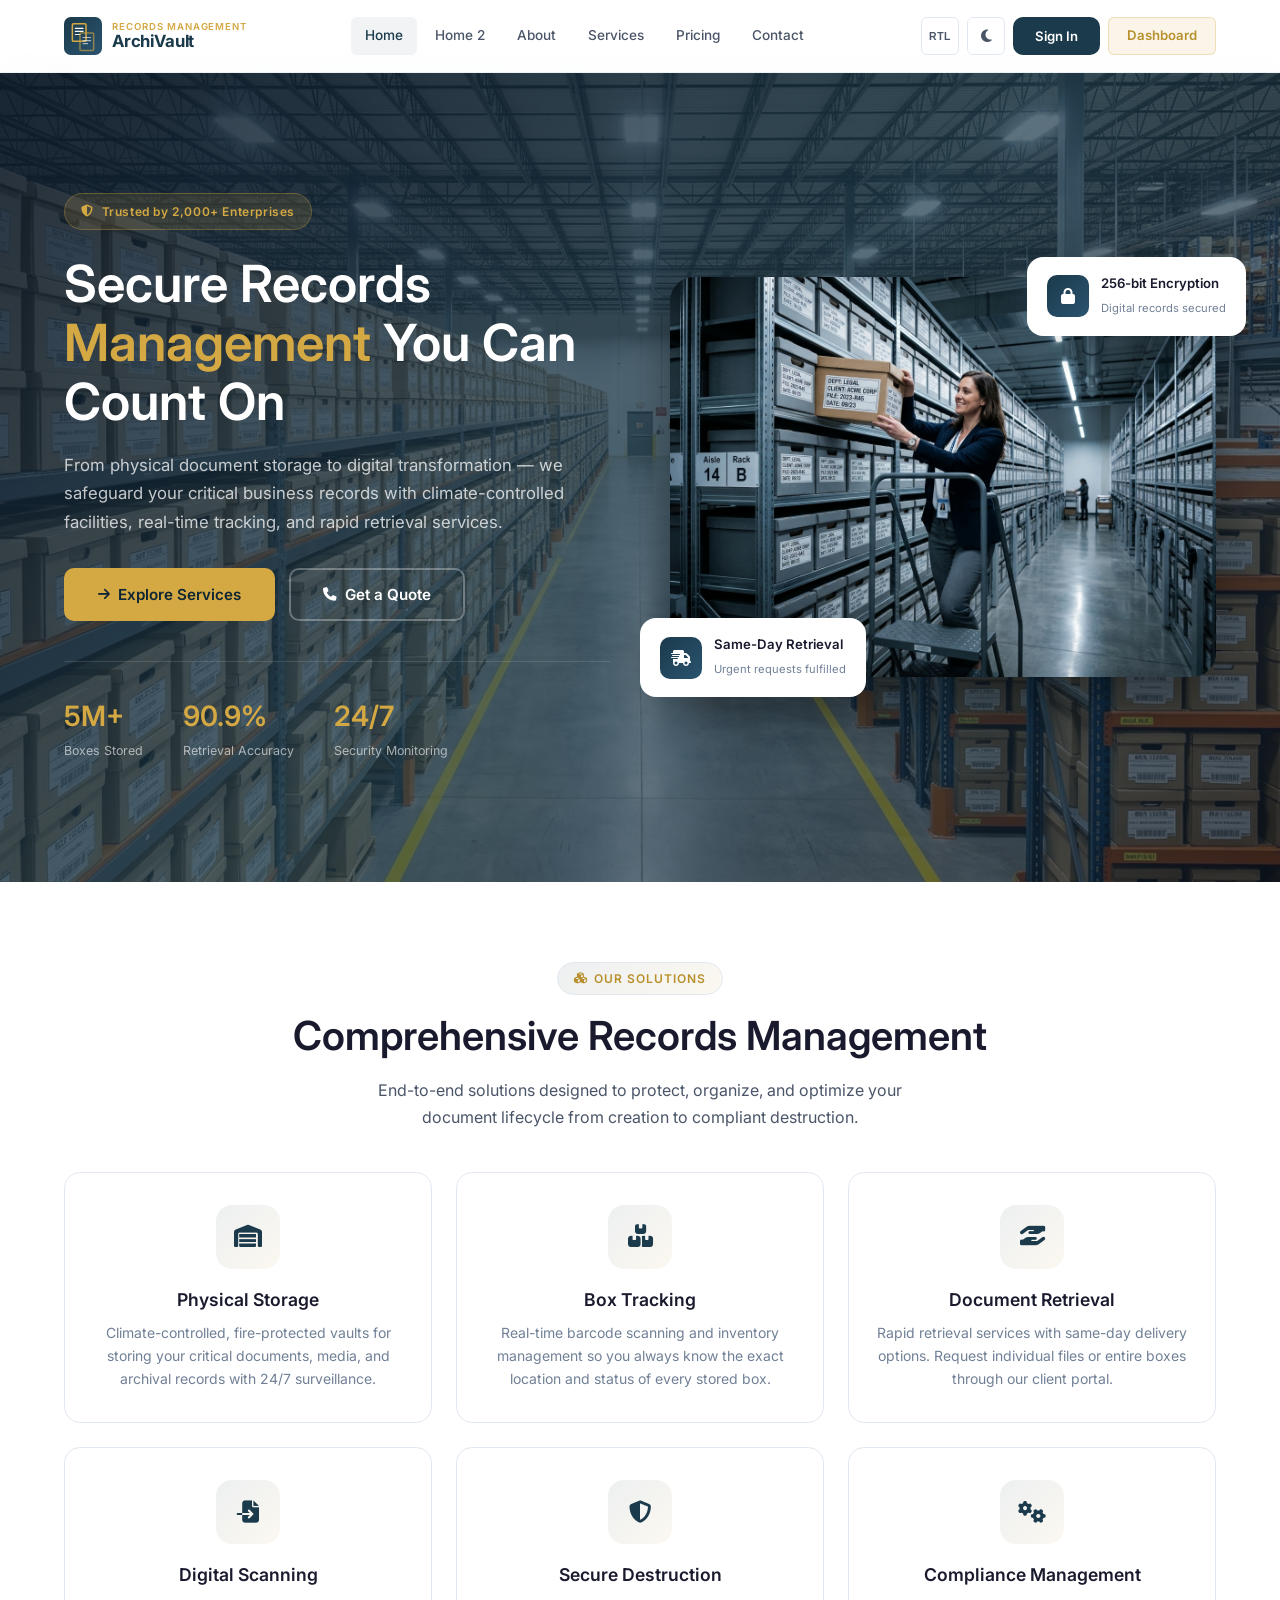
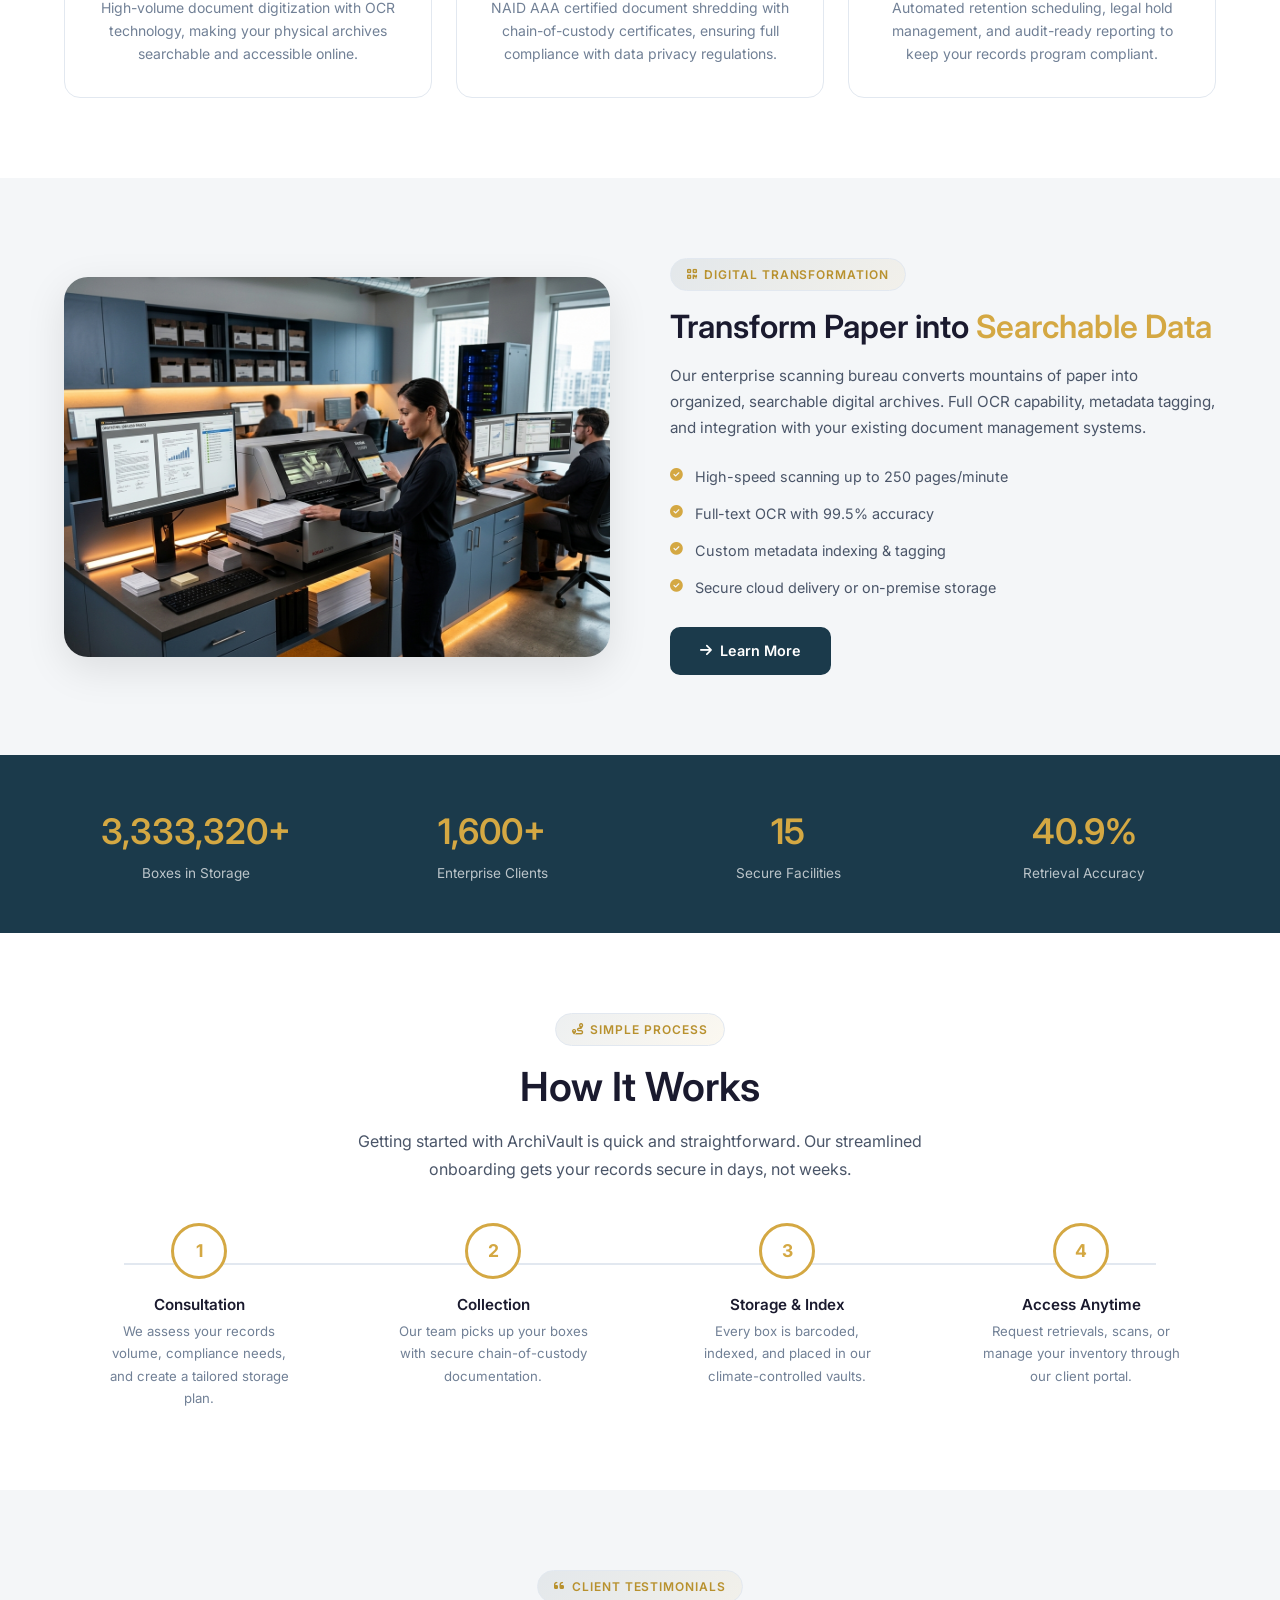
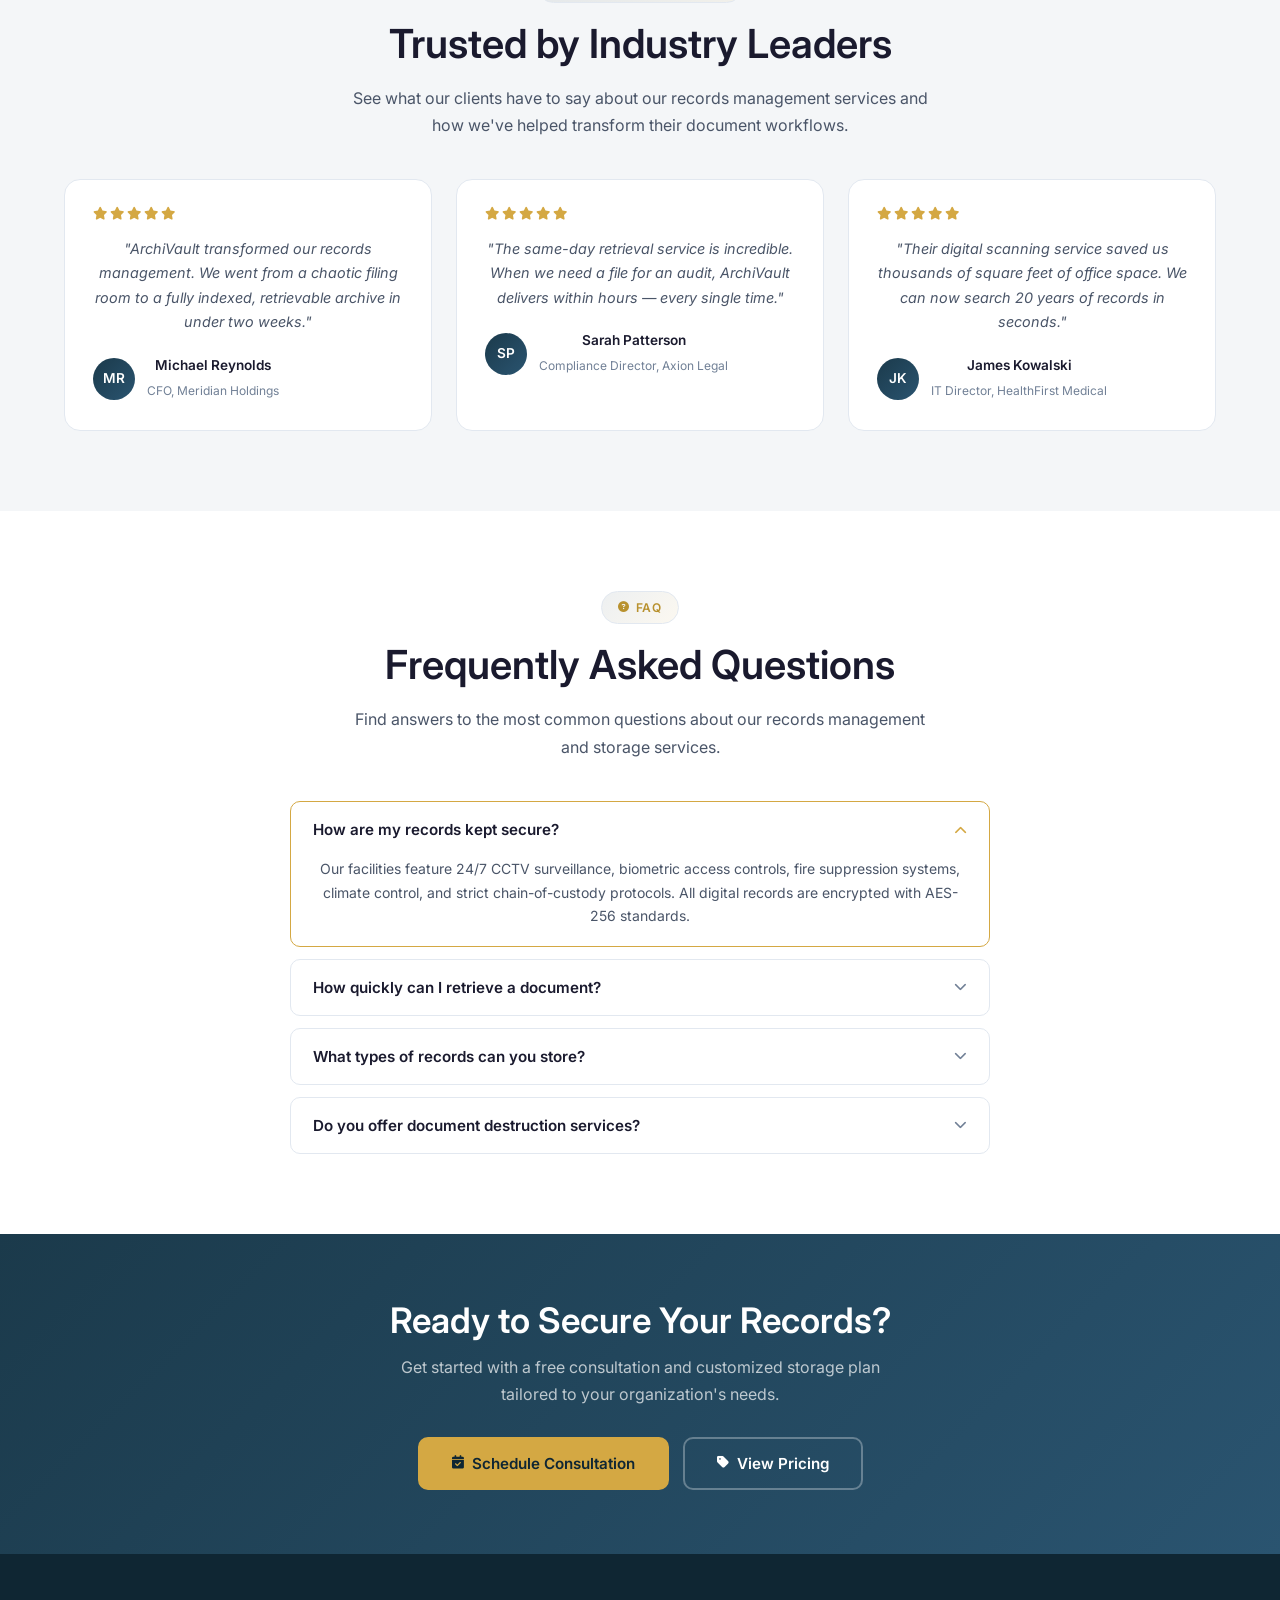
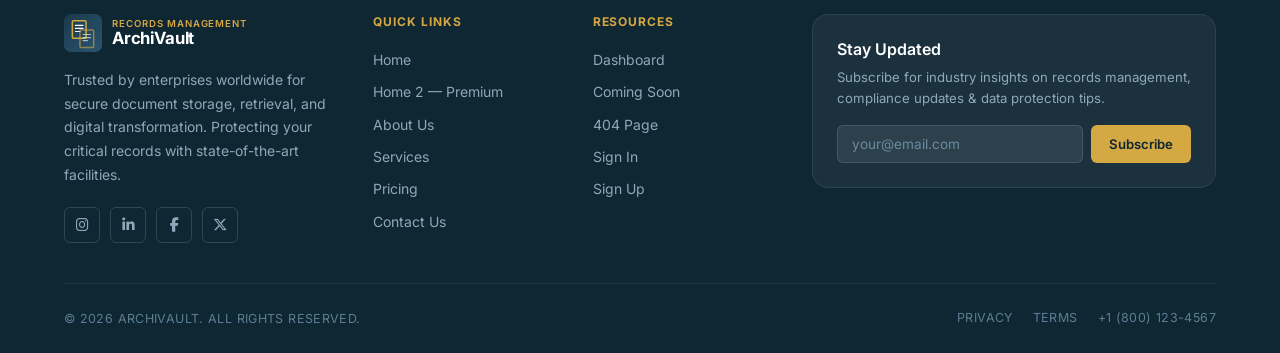
==== index.html @ 4995748d "first commit" ====
<!DOCTYPE html>
<html lang="en" dir="ltr" id="root-html">
<head>
    <meta charset="UTF-8">
    <meta name="viewport" content="width=device-width, initial-scale=1.0">
    <title>ArchiVault — Secure Records Management & Storage</title>
    <meta name="description" content="ArchiVault provides enterprise-grade records management, secure document storage, retrieval services, and digital scanning solutions for businesses of all sizes.">
    <link rel="icon" href="favicon.svg" type="image/svg+xml">
    <link rel="preconnect" href="https://fonts.googleapis.com">
    <link rel="preconnect" href="https://fonts.gstatic.com" crossorigin>
    <link href="https://fonts.googleapis.com/css2?family=Inter:wght@400;500;600;700&display=swap" rel="stylesheet">
    <link rel="stylesheet" href="https://cdnjs.cloudflare.com/ajax/libs/font-awesome/6.5.1/css/all.min.css">
    <link rel="stylesheet" href="style.css?v=1.0">
    <script>
        (function(){try{if(localStorage.getItem('av-dark')==='1'){document.documentElement.classList.add('dark')}if(localStorage.getItem('av-rtl')==='1'){document.documentElement.setAttribute('dir','rtl')}}catch(e){}})();
    </script>
</head>
<body>

<div id="navbar-placeholder"></div>

<main>
    <!-- Hero Section -->
    <section class="hero">
        <div class="hero-bg">
            <img src="assets/images/hero-storage-facility.jpg" alt="Modern records storage warehouse facility">
        </div>
        <div class="hero-overlay"></div>
        <div class="hero-content">
            <div class="hero-text">
                <div class="hero-badge"><i class="fas fa-shield-halved"></i> Trusted by 2,000+ Enterprises</div>
                <h1>Secure Records <span>Management</span> You Can Count On</h1>
                <p class="hero-desc">From physical document storage to digital transformation — we safeguard your critical business records with climate-controlled facilities, real-time tracking, and rapid retrieval services.</p>
                <div class="hero-actions">
                    <a href="services.html" class="btn btn-primary btn-lg"><i class="fas fa-arrow-right"></i> Explore Services</a>
                    <a href="contact.html" class="btn btn-secondary btn-lg"><i class="fas fa-phone"></i> Get a Quote</a>
                </div>
                <div class="hero-stats">
                    <div>
                        <div class="hero-stat-value" data-count="5" data-suffix="M+">0</div>
                        <div class="hero-stat-label">Boxes Stored</div>
                    </div>
                    <div>
                        <div class="hero-stat-value" data-count="99" data-suffix=".9%">0</div>
                        <div class="hero-stat-label">Retrieval Accuracy</div>
                    </div>
                    <div>
                        <div class="hero-stat-value" data-count="24" data-suffix="/7">0</div>
                        <div class="hero-stat-label">Security Monitoring</div>
                    </div>
                </div>
            </div>
            <div class="hero-media">
                <div class="hero-media-card">
                    <img src="assets/images/retrieval-service.jpg" alt="Document retrieval specialist organizing records">
                </div>
                <div class="hero-float-card top">
                    <div class="hero-float-icon"><i class="fas fa-lock"></i></div>
                    <div class="hero-float-text">
                        <strong>256-bit Encryption</strong>
                        <small>Digital records secured</small>
                    </div>
                </div>
                <div class="hero-float-card bottom">
                    <div class="hero-float-icon"><i class="fas fa-truck-fast"></i></div>
                    <div class="hero-float-text">
                        <strong>Same-Day Retrieval</strong>
                        <small>Urgent requests fulfilled</small>
                    </div>
                </div>
            </div>
        </div>
    </section>

    <!-- Services Overview -->
    <section class="section">
        <div class="container text-center">
            <div class="section-badge fade-up"><i class="fas fa-cubes"></i> Our Solutions</div>
            <h2 class="section-title fade-up">Comprehensive Records Management</h2>
            <p class="section-desc fade-up">End-to-end solutions designed to protect, organize, and optimize your document lifecycle from creation to compliant destruction.</p>
            <div class="services-grid">
                <div class="service-card fade-up">
                    <div class="service-icon"><i class="fas fa-warehouse"></i></div>
                    <h3>Physical Storage</h3>
                    <p>Climate-controlled, fire-protected vaults for storing your critical documents, media, and archival records with 24/7 surveillance.</p>
                </div>
                <div class="service-card fade-up">
                    <div class="service-icon"><i class="fas fa-boxes-stacked"></i></div>
                    <h3>Box Tracking</h3>
                    <p>Real-time barcode scanning and inventory management so you always know the exact location and status of every stored box.</p>
                </div>
                <div class="service-card fade-up">
                    <div class="service-icon"><i class="fas fa-hand-holding-hand"></i></div>
                    <h3>Document Retrieval</h3>
                    <p>Rapid retrieval services with same-day delivery options. Request individual files or entire boxes through our client portal.</p>
                </div>
                <div class="service-card fade-up">
                    <div class="service-icon"><i class="fas fa-file-import"></i></div>
                    <h3>Digital Scanning</h3>
                    <p>High-volume document digitization with OCR technology, making your physical archives searchable and accessible online.</p>
                </div>
                <div class="service-card fade-up">
                    <div class="service-icon"><i class="fas fa-shield-halved"></i></div>
                    <h3>Secure Destruction</h3>
                    <p>NAID AAA certified document shredding with chain-of-custody certificates, ensuring full compliance with data privacy regulations.</p>
                </div>
                <div class="service-card fade-up">
                    <div class="service-icon"><i class="fas fa-gears"></i></div>
                    <h3>Compliance Management</h3>
                    <p>Automated retention scheduling, legal hold management, and audit-ready reporting to keep your records program compliant.</p>
                </div>
            </div>
        </div>
    </section>

    <!-- Split Feature: Digital Scanning -->
    <section class="section section-alt">
        <div class="container">
            <div class="split-section">
                <div class="split-image slide-left">
                    <img src="assets/images/digitization-service.jpg" alt="Professional document digitization and scanning facility">
                </div>
                <div class="split-content slide-right">
                    <div class="section-badge"><i class="fas fa-qrcode"></i> Digital Transformation</div>
                    <h2>Transform Paper into <span style="color:var(--secondary);">Searchable Data</span></h2>
                    <p>Our enterprise scanning bureau converts mountains of paper into organized, searchable digital archives. Full OCR capability, metadata tagging, and integration with your existing document management systems.</p>
                    <div class="feature-checklist">
                        <div class="feature-check"><i class="fas fa-check-circle"></i> High-speed scanning up to 250 pages/minute</div>
                        <div class="feature-check"><i class="fas fa-check-circle"></i> Full-text OCR with 99.5% accuracy</div>
                        <div class="feature-check"><i class="fas fa-check-circle"></i> Custom metadata indexing & tagging</div>
                        <div class="feature-check"><i class="fas fa-check-circle"></i> Secure cloud delivery or on-premise storage</div>
                    </div>
                    <a href="services.html" class="btn btn-primary"><i class="fas fa-arrow-right"></i> Learn More</a>
                </div>
            </div>
        </div>
    </section>

    <!-- Stats Bar -->
    <section class="stats-bar">
        <div class="container">
            <div class="stats-grid">
                <div class="stat-item fade-up">
                    <div class="stat-number" data-count="5000000" data-suffix="+">0</div>
                    <div class="stat-label">Boxes in Storage</div>
                </div>
                <div class="stat-item fade-up">
                    <div class="stat-number" data-count="2400" data-suffix="+">0</div>
                    <div class="stat-label">Enterprise Clients</div>
                </div>
                <div class="stat-item fade-up">
                    <div class="stat-number" data-count="15" data-suffix="">0</div>
                    <div class="stat-label">Secure Facilities</div>
                </div>
                <div class="stat-item fade-up">
                    <div class="stat-number" data-count="99" data-suffix=".9%">0</div>
                    <div class="stat-label">Retrieval Accuracy</div>
                </div>
            </div>
        </div>
    </section>

    <!-- How It Works -->
    <section class="section">
        <div class="container text-center">
            <div class="section-badge fade-up"><i class="fas fa-route"></i> Simple Process</div>
            <h2 class="section-title fade-up">How It Works</h2>
            <p class="section-desc fade-up">Getting started with ArchiVault is quick and straightforward. Our streamlined onboarding gets your records secure in days, not weeks.</p>
            <div class="process-track">
                <div class="process-step fade-up">
                    <div class="process-num">1</div>
                    <h4>Consultation</h4>
                    <p>We assess your records volume, compliance needs, and create a tailored storage plan.</p>
                </div>
                <div class="process-step fade-up">
                    <div class="process-num">2</div>
                    <h4>Collection</h4>
                    <p>Our team picks up your boxes with secure chain-of-custody documentation.</p>
                </div>
                <div class="process-step fade-up">
                    <div class="process-num">3</div>
                    <h4>Storage & Index</h4>
                    <p>Every box is barcoded, indexed, and placed in our climate-controlled vaults.</p>
                </div>
                <div class="process-step fade-up">
                    <div class="process-num">4</div>
                    <h4>Access Anytime</h4>
                    <p>Request retrievals, scans, or manage your inventory through our client portal.</p>
                </div>
            </div>
        </div>
    </section>

    <!-- Testimonials -->
    <section class="section section-alt">
        <div class="container text-center">
            <div class="section-badge fade-up"><i class="fas fa-quote-left"></i> Client Testimonials</div>
            <h2 class="section-title fade-up">Trusted by Industry Leaders</h2>
            <p class="section-desc fade-up">See what our clients have to say about our records management services and how we've helped transform their document workflows.</p>
            <div class="testimonials-grid">
                <div class="testimonial-card fade-up">
                    <div class="testimonial-stars">
                        <i class="fas fa-star"></i><i class="fas fa-star"></i><i class="fas fa-star"></i><i class="fas fa-star"></i><i class="fas fa-star"></i>
                    </div>
                    <p class="testimonial-text">"ArchiVault transformed our records management. We went from a chaotic filing room to a fully indexed, retrievable archive in under two weeks."</p>
                    <div class="testimonial-author">
                        <div class="testimonial-avatar">MR</div>
                        <div class="testimonial-info">
                            <strong>Michael Reynolds</strong>
                            <span>CFO, Meridian Holdings</span>
                        </div>
                    </div>
                </div>
                <div class="testimonial-card fade-up">
                    <div class="testimonial-stars">
                        <i class="fas fa-star"></i><i class="fas fa-star"></i><i class="fas fa-star"></i><i class="fas fa-star"></i><i class="fas fa-star"></i>
                    </div>
                    <p class="testimonial-text">"The same-day retrieval service is incredible. When we need a file for an audit, ArchiVault delivers within hours — every single time."</p>
                    <div class="testimonial-author">
                        <div class="testimonial-avatar">SP</div>
                        <div class="testimonial-info">
                            <strong>Sarah Patterson</strong>
                            <span>Compliance Director, Axion Legal</span>
                        </div>
                    </div>
                </div>
                <div class="testimonial-card fade-up">
                    <div class="testimonial-stars">
                        <i class="fas fa-star"></i><i class="fas fa-star"></i><i class="fas fa-star"></i><i class="fas fa-star"></i><i class="fas fa-star"></i>
                    </div>
                    <p class="testimonial-text">"Their digital scanning service saved us thousands of square feet of office space. We can now search 20 years of records in seconds."</p>
                    <div class="testimonial-author">
                        <div class="testimonial-avatar">JK</div>
                        <div class="testimonial-info">
                            <strong>James Kowalski</strong>
                            <span>IT Director, HealthFirst Medical</span>
                        </div>
                    </div>
                </div>
            </div>
        </div>
    </section>

    <!-- FAQ -->
    <section class="section">
        <div class="container text-center">
            <div class="section-badge fade-up"><i class="fas fa-circle-question"></i> FAQ</div>
            <h2 class="section-title fade-up">Frequently Asked Questions</h2>
            <p class="section-desc fade-up">Find answers to the most common questions about our records management and storage services.</p>
            <div class="faq-list">
                <div class="faq-item active">
                    <button class="faq-question">How are my records kept secure? <i class="fas fa-chevron-down"></i></button>
                    <div class="faq-answer"><p>Our facilities feature 24/7 CCTV surveillance, biometric access controls, fire suppression systems, climate control, and strict chain-of-custody protocols. All digital records are encrypted with AES-256 standards.</p></div>
                </div>
                <div class="faq-item">
                    <button class="faq-question">How quickly can I retrieve a document? <i class="fas fa-chevron-down"></i></button>
                    <div class="faq-answer"><p>Standard retrieval takes 24 hours. We also offer same-day and emergency 2-hour retrieval options. Digital copies of scanned documents can be delivered instantly through our client portal.</p></div>
                </div>
                <div class="faq-item">
                    <button class="faq-question">What types of records can you store? <i class="fas fa-chevron-down"></i></button>
                    <div class="faq-answer"><p>We store all types of business records including financial documents, legal files, medical records (HIPAA compliant), employee files, contracts, blueprints, and digital media like tapes and hard drives.</p></div>
                </div>
                <div class="faq-item">
                    <button class="faq-question">Do you offer document destruction services? <i class="fas fa-chevron-down"></i></button>
                    <div class="faq-answer"><p>Yes, we provide NAID AAA certified document shredding with full chain-of-custody tracking. You receive a Certificate of Destruction for every batch processed, ensuring regulatory compliance.</p></div>
                </div>
            </div>
        </div>
    </section>

    <!-- CTA Section -->
    <section class="cta-section">
        <div class="container">
            <h2 class="fade-up">Ready to Secure Your Records?</h2>
            <p class="fade-up">Get started with a free consultation and customized storage plan tailored to your organization's needs.</p>
            <div class="cta-actions fade-up">
                <a href="contact.html" class="btn btn-primary btn-lg"><i class="fas fa-calendar-check"></i> Schedule Consultation</a>
                <a href="pricing.html" class="btn btn-secondary btn-lg"><i class="fas fa-tag"></i> View Pricing</a>
            </div>
        </div>
    </section>
</main>

<div id="footer-placeholder"></div>

<script src="components.js"></script>
</body>
</html>
---- style.css ----
/* ======================================================
   ARCHIVAULT — Records Management & Storage Company
   Master Stylesheet
   Primary: #1B3A4B (Deep Teal)   Secondary: #D4A843 (Amber Gold)
   ====================================================== */

/* ---- CSS Custom Properties ---- */
:root {
    --primary: #1B3A4B;
    --primary-light: #2A5470;
    --primary-dark: #0F2633;
    --secondary: #D4A843;
    --secondary-light: #E4C06A;
    --secondary-dark: #B8912E;

    --bg: #ffffff;
    --bg-alt: #F4F6F8;
    --bg-card: #ffffff;
    --bg-glass: rgba(255,255,255,0.7);

    --text: #1a1a2e;
    --text-secondary: #4a5568;
    --text-muted: #718096;
    --text-inverse: #ffffff;

    --border: #e2e8f0;
    --border-light: #edf2f7;
    --shadow-sm: 0 1px 3px rgba(0,0,0,0.06);
    --shadow-md: 0 4px 16px rgba(0,0,0,0.08);
    --shadow-lg: 0 12px 40px rgba(0,0,0,0.1);
    --shadow-xl: 0 20px 60px rgba(0,0,0,0.12);

    --radius-sm: 6px;
    --radius-md: 10px;
    --radius-lg: 16px;
    --radius-xl: 24px;
    --radius-full: 9999px;

    --font: 'Inter', -apple-system, BlinkMacSystemFont, 'Segoe UI', sans-serif;
    --transition: 0.3s cubic-bezier(0.4, 0, 0.2, 1);

    --success: #22c55e;
    --warning: #f59e0b;
    --danger: #ef4444;
    --info: #3b82f6;

    --container: 1200px;
    --navbar-h: 72px;
}

/* ---- Dark Mode ---- */
.dark {
    --bg: #0B1929;
    --bg-alt: #101F33;
    --bg-card: #13253A;
    --bg-glass: rgba(11,25,41,0.85);

    --text: #e8edf3;
    --text-secondary: #a0aec0;
    --text-muted: #718096;

    --border: rgba(255,255,255,0.1);
    --border-light: rgba(255,255,255,0.06);
    --shadow-sm: 0 1px 3px rgba(0,0,0,0.2);
    --shadow-md: 0 4px 16px rgba(0,0,0,0.3);
    --shadow-lg: 0 12px 40px rgba(0,0,0,0.4);
    --shadow-xl: 0 20px 60px rgba(0,0,0,0.5);
}

/* ---- Reset & Base ---- */
*, *::before, *::after {
    box-sizing: border-box;
    margin: 0;
    padding: 0;
}

html {
    scroll-behavior: smooth;
    -webkit-text-size-adjust: 100%;
}

body {
    font-family: var(--font);
    font-weight: 400;
    color: var(--text);
    background: var(--bg);
    line-height: 1.6;
    min-height: 100vh;
    overflow-x: hidden;
    transition: background var(--transition), color var(--transition);
}

img {
    max-width: 100%;
    height: auto;
    display: block;
}

a {
    color: inherit;
    text-decoration: none;
    transition: color var(--transition);
}

ul, ol { list-style: none; }

h1, h2, h3, h4, h5, h6 {
    font-weight: 600;
    line-height: 1.25;
    color: var(--text);
}

p {
    font-weight: 400;
    color: var(--text-secondary);
    line-height: 1.7;
}

/* ---- Utilities ---- */
.container {
    width: 100%;
    max-width: var(--container);
    margin: 0 auto;
    padding: 0 24px;
}

.section {
    padding: 80px 0;
}

.section-alt {
    background: var(--bg-alt);
}

.text-center { text-align: center; }

.section-badge {
    display: inline-flex;
    align-items: center;
    gap: 6px;
    padding: 6px 16px;
    background: linear-gradient(135deg, rgba(27,58,75,0.08), rgba(212,168,67,0.08));
    border: 1px solid var(--border);
    border-radius: var(--radius-full);
    font-size: 0.75rem;
    font-weight: 600;
    text-transform: uppercase;
    letter-spacing: 0.08em;
    color: var(--secondary-dark);
    margin-bottom: 16px;
}

.dark .section-badge {
    background: linear-gradient(135deg, rgba(27,58,75,0.3), rgba(212,168,67,0.15));
    color: var(--secondary);
}

.section-badge i {
    font-size: 0.7rem;
}

.section-title {
    font-size: clamp(1.75rem, 3.5vw, 2.5rem);
    font-weight: 600;
    margin-bottom: 16px;
    color: var(--text);
}

.section-desc {
    font-size: 1rem;
    max-width: 600px;
    margin: 0 auto 40px;
    color: var(--text-secondary);
}

.w-full { width: 100%; }

/* ---- Buttons ---- */
.btn {
    display: inline-flex;
    align-items: center;
    justify-content: center;
    gap: 8px;
    padding: 12px 28px;
    font-family: var(--font);
    font-size: 0.9rem;
    font-weight: 600;
    border: 2px solid transparent;
    border-radius: var(--radius-md);
    cursor: pointer;
    transition: all var(--transition);
    white-space: nowrap;
    text-decoration: none;
    line-height: 1.4;
}

.btn i { font-size: 0.85rem; }

.btn-primary {
    background: var(--primary);
    color: #fff;
    border-color: var(--primary);
}

.btn-primary:hover {
    background: var(--primary-light);
    border-color: var(--primary-light);
    transform: translateY(-2px);
    box-shadow: 0 6px 20px rgba(27,58,75,0.3);
}

.btn-secondary {
    background: transparent;
    color: var(--primary);
    border-color: var(--primary);
}

.dark .btn-secondary {
    color: var(--secondary);
    border-color: var(--secondary);
}

.btn-secondary:hover {
    background: var(--primary);
    color: #fff;
    transform: translateY(-2px);
}

.dark .btn-secondary:hover {
    background: var(--secondary);
    color: var(--primary-dark);
    border-color: var(--secondary);
}

.btn-sm {
    padding: 8px 20px;
    font-size: 0.825rem;
}

.btn-lg {
    padding: 14px 32px;
    font-size: 0.95rem;
}

/* ---- Navbar ---- */
.navbar {
    position: fixed;
    top: 0;
    left: 0;
    right: 0;
    z-index: 1000;
    background: var(--bg-glass);
    backdrop-filter: blur(16px);
    -webkit-backdrop-filter: blur(16px);
    border-bottom: 1px solid var(--border-light);
    transition: background var(--transition), box-shadow var(--transition);
}

.navbar.scrolled {
    background: var(--bg);
    box-shadow: var(--shadow-md);
}

.dark .navbar.scrolled {
    background: var(--bg);
}

.nav-inner {
    display: flex;
    align-items: center;
    justify-content: space-between;
    max-width: var(--container);
    margin: 0 auto;
    padding: 0 24px;
    height: var(--navbar-h);
}

.nav-logo {
    display: flex;
    align-items: center;
    gap: 10px;
    text-decoration: none;
    flex-shrink: 0;
}

.nav-logo svg {
    width: 38px;
    height: 38px;
    flex-shrink: 0;
}

.nav-logo-text {
    display: flex;
    flex-direction: column;
    line-height: 1.15;
}

.brand-top {
    font-size: 0.6rem;
    font-weight: 600;
    letter-spacing: 0.1em;
    text-transform: uppercase;
    color: var(--secondary);
}

.brand-bottom {
    font-size: 1.05rem;
    font-weight: 700;
    color: var(--primary);
    letter-spacing: -0.01em;
}

.dark .brand-bottom {
    color: #fff;
}

.nav-links {
    display: flex;
    align-items: center;
    gap: 4px;
}

.nav-link {
    padding: 8px 14px;
    font-size: 0.85rem;
    font-weight: 500;
    color: var(--text-secondary);
    border-radius: var(--radius-sm);
    transition: all var(--transition);
}

.nav-link:hover, .nav-link.active {
    color: var(--primary);
    background: rgba(27,58,75,0.06);
}

.dark .nav-link:hover, .dark .nav-link.active {
    color: var(--secondary);
    background: rgba(212,168,67,0.1);
}

.nav-actions {
    display: flex;
    align-items: center;
    gap: 8px;
}

.nav-icon-btn {
    display: inline-flex;
    align-items: center;
    justify-content: center;
    width: 38px;
    height: 38px;
    border: 1px solid var(--border);
    border-radius: var(--radius-sm);
    background: transparent;
    color: var(--text-secondary);
    cursor: pointer;
    font-size: 0.9rem;
    transition: all var(--transition);
}

.nav-icon-btn:hover {
    background: var(--bg-alt);
    color: var(--primary);
    border-color: var(--primary);
}

.dark .nav-icon-btn:hover {
    background: rgba(212,168,67,0.1);
    color: var(--secondary);
    border-color: var(--secondary);
}

.dir-indicator {
    font-size: 0.65rem;
    font-weight: 700;
    letter-spacing: 0.05em;
}

.nav-cta-btn {
    height: 38px;
}

.btn-nav-dashboard {
    display: inline-flex;
    align-items: center;
    justify-content: center;
    padding: 8px 18px;
    font-size: 0.825rem;
    font-weight: 600;
    color: var(--secondary-dark);
    background: rgba(212,168,67,0.12);
    border: 1px solid rgba(212,168,67,0.3);
    border-radius: var(--radius-sm);
    height: 38px;
    transition: all var(--transition);
}

.btn-nav-dashboard:hover, .btn-nav-dashboard.active {
    background: var(--secondary);
    color: var(--primary-dark);
    border-color: var(--secondary);
}

/* Mobile Menu Button */
.mobile-menu-btn {
    display: none;
    align-items: center;
    justify-content: center;
    width: 38px;
    height: 38px;
    border: 1px solid var(--border);
    border-radius: var(--radius-sm);
    background: transparent;
    color: var(--text);
    cursor: pointer;
    font-size: 1.1rem;
    transition: all var(--transition);
}

/* Mobile Backdrop */
.mobile-backdrop {
    display: none;
    position: fixed;
    inset: 0;
    background: rgba(0,0,0,0.4);
    z-index: 998;
    opacity: 0;
    transition: opacity 0.3s;
}

.mobile-backdrop.open {
    display: block;
    opacity: 1;
}

/* Mobile Menu Panel */
.mobile-menu {
    display: none;
    position: fixed;
    top: var(--navbar-h);
    right: -100%;
    width: min(320px, 85vw);
    bottom: 0;
    background: var(--bg);
    border-left: 1px solid var(--border);
    z-index: 999;
    overflow-y: auto;
    transition: right 0.35s cubic-bezier(0.4, 0, 0.2, 1);
    padding: 20px;
}

[dir="rtl"] .mobile-menu {
    right: auto;
    left: -100%;
    border-left: none;
    border-right: 1px solid var(--border);
}

.mobile-menu.open {
    right: 0;
}

[dir="rtl"] .mobile-menu.open {
    right: auto;
    left: 0;
}

.mob-links-list {
    display: flex;
    flex-direction: column;
    gap: 2px;
    margin-bottom: 20px;
}

.mob-link {
    display: flex;
    align-items: center;
    padding: 12px 16px;
    font-size: 0.9rem;
    font-weight: 500;
    color: var(--text-secondary);
    border-radius: var(--radius-sm);
    transition: all var(--transition);
}

.mob-link:hover, .mob-link.active {
    background: rgba(27,58,75,0.06);
    color: var(--primary);
}

.dark .mob-link:hover, .dark .mob-link.active {
    background: rgba(212,168,67,0.08);
    color: var(--secondary);
}

.mob-actions {
    display: flex;
    flex-direction: column;
    gap: 10px;
    margin-bottom: 20px;
}

.mob-toggles {
    display: flex;
    gap: 8px;
    padding-top: 16px;
    border-top: 1px solid var(--border);
}

/* Navbar spacer */
.navbar-spacer {
    height: var(--navbar-h);
}

/* ---- Responsive Navbar ---- */
@media (max-width: 1024px) {
    .nav-links, .nav-cta-btn, .btn-nav-dashboard {
        display: none !important;
    }
    .mobile-menu-btn {
        display: inline-flex;
    }
    .mobile-menu {
        display: block;
    }
    .nav-icon-btn {
        display: none;
    }
}

/* ---- Footer ---- */
.footer {
    background: var(--primary-dark);
    color: #c8d6e0;
    padding: 60px 0 0;
}

.footer-grid {
    display: grid;
    grid-template-columns: 1.5fr 1fr 1fr 1.3fr;
    gap: 40px;
    margin-bottom: 40px;
}

.footer-brand p {
    font-size: 0.875rem;
    color: #8fa8ba;
    margin-top: 16px;
    line-height: 1.7;
}

.footer-logo {
    margin-bottom: 4px;
}

.footer-logo .brand-top {
    color: var(--secondary);
}

.footer-logo .brand-bottom {
    color: #fff;
}

.footer-socials {
    display: flex;
    gap: 10px;
    margin-top: 20px;
}

.footer-social-link {
    display: inline-flex;
    align-items: center;
    justify-content: center;
    width: 36px;
    height: 36px;
    border: 1px solid rgba(255,255,255,0.15);
    border-radius: var(--radius-sm);
    color: #8fa8ba;
    font-size: 0.9rem;
    transition: all var(--transition);
}

.footer-social-link:hover {
    background: var(--secondary);
    color: var(--primary-dark);
    border-color: var(--secondary);
    transform: translateY(-2px);
}

.footer-col-title {
    font-size: 0.75rem;
    font-weight: 700;
    letter-spacing: 0.08em;
    text-transform: uppercase;
    color: var(--secondary);
    margin-bottom: 20px;
}

.footer-links {
    display: flex;
    flex-direction: column;
    gap: 10px;
}

.footer-links a {
    font-size: 0.875rem;
    color: #8fa8ba;
    transition: all var(--transition);
}

.footer-links a:hover {
    color: #fff;
    padding-left: 6px;
}

[dir="rtl"] .footer-links a:hover {
    padding-left: 0;
    padding-right: 6px;
}

.footer-newsletter-card {
    background: rgba(255,255,255,0.05);
    border: 1px solid rgba(255,255,255,0.08);
    border-radius: var(--radius-lg);
    padding: 24px;
}

.footer-newsletter-title {
    font-size: 1rem;
    font-weight: 600;
    color: #fff;
    margin-bottom: 8px;
}

.footer-newsletter-desc {
    font-size: 0.825rem;
    color: #8fa8ba;
    margin-bottom: 16px;
    line-height: 1.6;
}

.footer-newsletter-form {
    display: flex;
    gap: 8px;
}

.footer-newsletter-input {
    flex: 1;
    padding: 10px 14px;
    background: rgba(255,255,255,0.08);
    border: 1px solid rgba(255,255,255,0.12);
    border-radius: var(--radius-sm);
    color: #fff;
    font-size: 0.85rem;
    font-family: var(--font);
    outline: none;
    transition: border-color var(--transition);
}

.footer-newsletter-input::placeholder {
    color: #6b8a9e;
}

.footer-newsletter-input:focus {
    border-color: var(--secondary);
}

.footer-newsletter-btn {
    padding: 10px 18px;
    background: var(--secondary);
    color: var(--primary-dark);
    border: none;
    border-radius: var(--radius-sm);
    font-family: var(--font);
    font-size: 0.825rem;
    font-weight: 600;
    cursor: pointer;
    transition: all var(--transition);
    white-space: nowrap;
}

.footer-newsletter-btn:hover {
    background: var(--secondary-light);
    transform: translateY(-1px);
}

.footer-bottom {
    display: flex;
    align-items: center;
    justify-content: space-between;
    padding: 24px 0;
    border-top: 1px solid rgba(255,255,255,0.08);
    flex-wrap: wrap;
    gap: 12px;
}

.footer-copyright {
    font-size: 0.78rem;
    color: #5c7e93;
    letter-spacing: 0.03em;
}

.footer-bottom-links {
    display: flex;
    gap: 20px;
}

.footer-bottom-links a {
    font-size: 0.78rem;
    color: #5c7e93;
    letter-spacing: 0.03em;
    transition: color var(--transition);
}

.footer-bottom-links a:hover {
    color: var(--secondary);
}

/* Footer Responsive */
@media (max-width: 768px) {
    .footer-grid {
        grid-template-columns: 1fr;
        gap: 32px;
        text-align: center;
    }
    .footer-socials {
        justify-content: center;
    }
    .footer-bottom {
        flex-direction: column;
        text-align: center;
    }
    .footer-bottom-links {
        justify-content: center;
    }
    .footer-newsletter-form {
        flex-direction: column;
    }
}

/* ---- Back to Top ---- */
.back-to-top {
    position: fixed;
    bottom: 28px;
    right: 28px;
    z-index: 900;
    width: 44px;
    height: 44px;
    border-radius: var(--radius-md);
    background: var(--primary);
    color: #fff;
    border: none;
    cursor: pointer;
    display: flex;
    align-items: center;
    justify-content: center;
    font-size: 1rem;
    opacity: 0;
    visibility: hidden;
    transform: translateY(16px);
    transition: all var(--transition);
    box-shadow: var(--shadow-md);
}

[dir="rtl"] .back-to-top {
    right: auto;
    left: 28px;
}

.back-to-top.visible {
    opacity: 1;
    visibility: visible;
    transform: translateY(0);
}

.back-to-top:hover {
    background: var(--secondary);
    color: var(--primary-dark);
    transform: translateY(-3px);
}

/* ---- Hero Section (Home 1) ---- */
.hero {
    position: relative;
    min-height: 90vh;
    display: flex;
    align-items: center;
    overflow: hidden;
    background: var(--primary-dark);
}

.hero-bg {
    position: absolute;
    inset: 0;
    z-index: 0;
}

.hero-bg img {
    width: 100%;
    height: 100%;
    object-fit: cover;
}

.hero-overlay {
    position: absolute;
    inset: 0;
    background: linear-gradient(135deg, rgba(11,25,41,0.88) 0%, rgba(27,58,75,0.72) 50%, rgba(11,25,41,0.6) 100%);
    z-index: 1;
}

.hero-content {
    position: relative;
    z-index: 2;
    max-width: var(--container);
    margin: 0 auto;
    padding: 0 24px;
    display: grid;
    grid-template-columns: 1fr 1fr;
    align-items: center;
    gap: 60px;
}

.hero-text {
    color: #fff;
}

.hero-badge {
    display: inline-flex;
    align-items: center;
    gap: 8px;
    padding: 8px 16px;
    background: rgba(212,168,67,0.15);
    border: 1px solid rgba(212,168,67,0.3);
    border-radius: var(--radius-full);
    font-size: 0.75rem;
    font-weight: 600;
    color: var(--secondary);
    margin-bottom: 24px;
    letter-spacing: 0.05em;
}

.hero h1 {
    font-size: clamp(2.2rem, 4.5vw, 3.2rem);
    font-weight: 600;
    color: #fff;
    margin-bottom: 20px;
    line-height: 1.15;
}

.hero h1 span {
    color: var(--secondary);
}

.hero-desc {
    font-size: 1.05rem;
    color: rgba(255,255,255,0.75);
    margin-bottom: 32px;
    line-height: 1.7;
    max-width: 520px;
}

.hero-actions {
    display: flex;
    gap: 14px;
    flex-wrap: wrap;
    margin-bottom: 40px;
}

.hero .btn-primary {
    background: var(--secondary);
    color: var(--primary-dark);
    border-color: var(--secondary);
}

.hero .btn-primary:hover {
    background: var(--secondary-light);
    border-color: var(--secondary-light);
    box-shadow: 0 6px 20px rgba(212,168,67,0.4);
}

.hero .btn-secondary {
    color: #fff;
    border-color: rgba(255,255,255,0.3);
}

.hero .btn-secondary:hover {
    background: rgba(255,255,255,0.1);
    border-color: #fff;
}

.hero-stats {
    display: flex;
    gap: 40px;
    padding-top: 32px;
    border-top: 1px solid rgba(255,255,255,0.12);
}

.hero-stat-value {
    font-size: 1.75rem;
    font-weight: 600;
    color: var(--secondary);
}

.hero-stat-label {
    font-size: 0.78rem;
    color: rgba(255,255,255,0.6);
    margin-top: 2px;
}

.hero-media {
    position: relative;
}

.hero-media-card {
    border-radius: var(--radius-xl);
    overflow: hidden;
    box-shadow: 0 20px 60px rgba(0,0,0,0.4);
    position: relative;
}

.hero-media-card img {
    width: 100%;
    height: 400px;
    object-fit: cover;
}

.hero-float-card {
    position: absolute;
    background: var(--bg);
    border-radius: var(--radius-lg);
    padding: 16px 20px;
    box-shadow: var(--shadow-lg);
    display: flex;
    align-items: center;
    gap: 12px;
    animation: floatBounce 4s ease-in-out infinite;
}

.hero-float-card.top {
    top: -20px;
    right: -30px;
}

.hero-float-card.bottom {
    bottom: -20px;
    left: -30px;
}

[dir="rtl"] .hero-float-card.top {
    right: auto;
    left: -30px;
}

[dir="rtl"] .hero-float-card.bottom {
    left: auto;
    right: -30px;
}

.hero-float-icon {
    width: 42px;
    height: 42px;
    border-radius: var(--radius-md);
    background: linear-gradient(135deg, var(--primary), var(--primary-light));
    display: flex;
    align-items: center;
    justify-content: center;
    color: #fff;
    font-size: 1rem;
    flex-shrink: 0;
}

.hero-float-text strong {
    display: block;
    font-size: 0.825rem;
    font-weight: 600;
    color: var(--text);
}

.hero-float-text small {
    font-size: 0.7rem;
    color: var(--text-muted);
}

@keyframes floatBounce {
    0%, 100% { transform: translateY(0); }
    50% { transform: translateY(-8px); }
}

/* Hero Responsive */
@media (max-width: 1024px) {
    .hero-content {
        grid-template-columns: 1fr;
        text-align: center;
        gap: 40px;
        padding-top: 40px;
        padding-bottom: 40px;
    }
    .hero-desc { margin: 0 auto 32px; }
    .hero-actions { justify-content: center; }
    .hero-stats { justify-content: center; }
    .hero-media { max-width: 500px; margin: 0 auto; }
    .hero-float-card.top { right: 10px; }
    .hero-float-card.bottom { left: 10px; }
    [dir="rtl"] .hero-float-card.top { left: 10px; right: auto; }
    [dir="rtl"] .hero-float-card.bottom { right: 10px; left: auto; }
}

@media (max-width: 480px) {
    .hero { min-height: auto; padding: 60px 0; }
    .hero-stats { gap: 24px; flex-wrap: wrap; }
    .hero-float-card { display: none; }
}

/* ---- Scroll Animations ---- */
.fade-up {
    opacity: 0;
    transform: translateY(30px);
    transition: opacity 0.6s ease, transform 0.6s ease;
}

.fade-in {
    opacity: 0;
    transition: opacity 0.6s ease;
}

.scale-in {
    opacity: 0;
    transform: scale(0.9);
    transition: opacity 0.6s ease, transform 0.6s ease;
}

.slide-left {
    opacity: 0;
    transform: translateX(-30px);
    transition: opacity 0.6s ease, transform 0.6s ease;
}

.slide-right {
    opacity: 0;
    transform: translateX(30px);
    transition: opacity 0.6s ease, transform 0.6s ease;
}

.fade-up.animate-in,
.fade-in.animate-in {
    opacity: 1;
    transform: none;
}

.scale-in.animate-in {
    opacity: 1;
    transform: scale(1);
}

.slide-left.animate-in,
.slide-right.animate-in {
    opacity: 1;
    transform: translateX(0);
}

/* ---- Service Cards ---- */
.services-grid {
    display: grid;
    grid-template-columns: repeat(3, 1fr);
    gap: 24px;
}

.service-card {
    background: var(--bg-card);
    border: 1px solid var(--border);
    border-radius: var(--radius-lg);
    padding: 32px 28px;
    text-align: center;
    transition: all var(--transition);
    position: relative;
    overflow: hidden;
}

.service-card::before {
    content: '';
    position: absolute;
    top: 0;
    left: 0;
    right: 0;
    height: 3px;
    background: linear-gradient(90deg, var(--primary), var(--secondary));
    transform: scaleX(0);
    transition: transform var(--transition);
}

.service-card:hover::before {
    transform: scaleX(1);
}

.service-card:hover {
    transform: translateY(-6px);
    box-shadow: var(--shadow-lg);
    border-color: transparent;
}

.service-icon {
    width: 64px;
    height: 64px;
    border-radius: var(--radius-lg);
    background: linear-gradient(135deg, rgba(27,58,75,0.08), rgba(212,168,67,0.08));
    display: flex;
    align-items: center;
    justify-content: center;
    margin: 0 auto 20px;
    font-size: 1.4rem;
    color: var(--primary);
    transition: all var(--transition);
}

.dark .service-icon {
    background: linear-gradient(135deg, rgba(27,58,75,0.3), rgba(212,168,67,0.15));
    color: var(--secondary);
}

.service-card:hover .service-icon {
    background: linear-gradient(135deg, var(--primary), var(--primary-light));
    color: #fff;
}

.service-card h3 {
    font-size: 1.1rem;
    font-weight: 600;
    margin-bottom: 10px;
}

.service-card p {
    font-size: 0.875rem;
    color: var(--text-muted);
    line-height: 1.65;
}

@media (max-width: 768px) {
    .services-grid {
        grid-template-columns: 1fr;
        max-width: 400px;
        margin: 0 auto;
    }
}

/* ---- Feature Split Section ---- */
.split-section {
    display: grid;
    grid-template-columns: 1fr 1fr;
    gap: 60px;
    align-items: center;
}

.split-section.reverse {
    direction: ltr;
}

.split-section.reverse > :first-child {
    order: 2;
}

.split-section.reverse > :last-child {
    order: 1;
}

[dir="rtl"] .split-section.reverse > :first-child {
    order: 1;
}

[dir="rtl"] .split-section.reverse > :last-child {
    order: 2;
}

.split-image {
    border-radius: var(--radius-xl);
    overflow: hidden;
    box-shadow: var(--shadow-lg);
}

.split-image img {
    width: 100%;
    height: 380px;
    object-fit: cover;
}

.split-content h2 {
    font-size: clamp(1.5rem, 3vw, 2rem);
    font-weight: 600;
    margin-bottom: 16px;
}

.split-content p {
    font-size: 0.95rem;
    color: var(--text-secondary);
    margin-bottom: 24px;
    line-height: 1.7;
}

.feature-checklist {
    display: flex;
    flex-direction: column;
    gap: 14px;
    margin-bottom: 28px;
}

.feature-check {
    display: flex;
    align-items: flex-start;
    gap: 12px;
    font-size: 0.9rem;
    color: var(--text-secondary);
}

.feature-check i {
    color: var(--secondary);
    font-size: 0.8rem;
    margin-top: 4px;
    flex-shrink: 0;
}

@media (max-width: 768px) {
    .split-section {
        grid-template-columns: 1fr;
        gap: 32px;
        text-align: center;
    }
    .split-section.reverse > :first-child { order: 1; }
    .split-section.reverse > :last-child { order: 2; }
    .split-image img { height: 260px; }
    .feature-checklist { align-items: center; }
    .feature-check { text-align: left; }
    [dir="rtl"] .feature-check { text-align: right; }
}

/* ---- Stats Bar ---- */
.stats-bar {
    background: var(--primary);
    padding: 48px 0;
}

.stats-grid {
    display: grid;
    grid-template-columns: repeat(4, 1fr);
    gap: 32px;
    text-align: center;
}

.stat-item {
    color: #fff;
}

.stat-number {
    font-size: 2.2rem;
    font-weight: 600;
    color: var(--secondary);
    margin-bottom: 4px;
}

.stat-label {
    font-size: 0.85rem;
    color: rgba(255,255,255,0.7);
}

@media (max-width: 768px) {
    .stats-grid {
        grid-template-columns: repeat(2, 1fr);
        gap: 24px;
    }
}

@media (max-width: 360px) {
    .stats-grid {
        grid-template-columns: 1fr;
    }
}

/* ---- Process Steps ---- */
.process-track {
    display: grid;
    grid-template-columns: repeat(4, 1fr);
    gap: 24px;
    position: relative;
}

.process-track::before {
    content: '';
    position: absolute;
    top: 40px;
    left: 60px;
    right: 60px;
    height: 2px;
    background: var(--border);
    z-index: 0;
}

.process-step {
    text-align: center;
    position: relative;
    z-index: 1;
}

.process-num {
    width: 56px;
    height: 56px;
    border-radius: 50%;
    background: var(--bg-card);
    border: 3px solid var(--secondary);
    display: flex;
    align-items: center;
    justify-content: center;
    font-size: 1.1rem;
    font-weight: 700;
    color: var(--secondary);
    margin: 0 auto 16px;
    transition: all var(--transition);
}

.process-step:hover .process-num {
    background: var(--secondary);
    color: var(--primary-dark);
}

.process-step h4 {
    font-size: 0.95rem;
    font-weight: 600;
    margin-bottom: 6px;
}

.process-step p {
    font-size: 0.825rem;
    color: var(--text-muted);
    max-width: 200px;
    margin: 0 auto;
}

@media (max-width: 768px) {
    .process-track {
        grid-template-columns: 1fr;
        max-width: 300px;
        margin: 0 auto;
    }
    .process-track::before { display: none; }
}

/* ---- Testimonials ---- */
.testimonials-grid {
    display: grid;
    grid-template-columns: repeat(3, 1fr);
    gap: 24px;
}

.testimonial-card {
    background: var(--bg-card);
    border: 1px solid var(--border);
    border-radius: var(--radius-lg);
    padding: 28px;
    transition: all var(--transition);
}

.testimonial-card:hover {
    transform: translateY(-4px);
    box-shadow: var(--shadow-lg);
}

.testimonial-stars {
    display: flex;
    gap: 3px;
    margin-bottom: 16px;
    color: var(--secondary);
    font-size: 0.8rem;
}

.testimonial-text {
    font-size: 0.9rem;
    color: var(--text-secondary);
    line-height: 1.7;
    margin-bottom: 20px;
    font-style: italic;
}

.testimonial-author {
    display: flex;
    align-items: center;
    gap: 12px;
}

.testimonial-avatar {
    width: 42px;
    height: 42px;
    border-radius: 50%;
    background: linear-gradient(135deg, var(--primary), var(--primary-light));
    display: flex;
    align-items: center;
    justify-content: center;
    color: #fff;
    font-weight: 600;
    font-size: 0.85rem;
    flex-shrink: 0;
}

.testimonial-info strong {
    display: block;
    font-size: 0.85rem;
    font-weight: 600;
    color: var(--text);
}

.testimonial-info span {
    font-size: 0.75rem;
    color: var(--text-muted);
}

@media (max-width: 768px) {
    .testimonials-grid {
        grid-template-columns: 1fr;
        max-width: 450px;
        margin: 0 auto;
    }
}

/* ---- FAQ ---- */
.faq-list {
    max-width: 700px;
    margin: 0 auto;
    display: flex;
    flex-direction: column;
    gap: 12px;
}

.faq-item {
    background: var(--bg-card);
    border: 1px solid var(--border);
    border-radius: var(--radius-md);
    overflow: hidden;
    transition: all var(--transition);
}

.faq-item.active {
    border-color: var(--secondary);
}

.faq-question {
    display: flex;
    align-items: center;
    justify-content: space-between;
    width: 100%;
    padding: 18px 22px;
    background: none;
    border: none;
    font-family: var(--font);
    font-size: 0.95rem;
    font-weight: 600;
    color: var(--text);
    cursor: pointer;
    text-align: left;
    gap: 16px;
}

[dir="rtl"] .faq-question {
    text-align: right;
}

.faq-question i {
    font-size: 0.8rem;
    color: var(--text-muted);
    transition: transform 0.3s;
    flex-shrink: 0;
}

.faq-item.active .faq-question i {
    transform: rotate(180deg);
    color: var(--secondary);
}

.faq-answer {
    max-height: 0;
    overflow: hidden;
    transition: max-height 0.35s ease;
}

.faq-item.active .faq-answer {
    max-height: 300px;
}

.faq-answer p {
    padding: 0 22px 18px;
    font-size: 0.875rem;
    color: var(--text-secondary);
    line-height: 1.7;
}

/* ---- CTA Section ---- */
.cta-section {
    background: linear-gradient(135deg, var(--primary) 0%, var(--primary-light) 100%);
    padding: 64px 0;
    text-align: center;
}

.cta-section h2 {
    font-size: clamp(1.5rem, 3vw, 2.2rem);
    font-weight: 600;
    color: #fff;
    margin-bottom: 12px;
}

.cta-section p {
    color: rgba(255,255,255,0.7);
    margin-bottom: 28px;
    max-width: 500px;
    margin-left: auto;
    margin-right: auto;
}

.cta-section .btn-primary {
    background: var(--secondary);
    color: var(--primary-dark);
    border-color: var(--secondary);
}

.cta-section .btn-primary:hover {
    background: var(--secondary-light);
    border-color: var(--secondary-light);
}

.cta-section .btn-secondary {
    color: #fff;
    border-color: rgba(255,255,255,0.3);
}

.cta-section .btn-secondary:hover {
    background: rgba(255,255,255,0.1);
    border-color: #fff;
}

.cta-actions {
    display: flex;
    gap: 14px;
    justify-content: center;
    flex-wrap: wrap;
}

/* ---- Contact Form ---- */
.contact-grid {
    display: grid;
    grid-template-columns: 1fr 1fr;
    gap: 48px;
    align-items: start;
}

.contact-info-card {
    background: var(--bg-card);
    border: 1px solid var(--border);
    border-radius: var(--radius-lg);
    padding: 32px;
}

.contact-info-item {
    display: flex;
    align-items: flex-start;
    gap: 14px;
    padding: 16px 0;
    border-bottom: 1px solid var(--border-light);
}

.contact-info-item:last-child {
    border-bottom: none;
}

.contact-info-icon {
    width: 42px;
    height: 42px;
    border-radius: var(--radius-md);
    background: linear-gradient(135deg, rgba(27,58,75,0.08), rgba(212,168,67,0.08));
    display: flex;
    align-items: center;
    justify-content: center;
    color: var(--primary);
    font-size: 0.9rem;
    flex-shrink: 0;
}

.dark .contact-info-icon {
    background: linear-gradient(135deg, rgba(27,58,75,0.3), rgba(212,168,67,0.15));
    color: var(--secondary);
}

.contact-info-text h4 {
    font-size: 0.85rem;
    font-weight: 600;
    margin-bottom: 4px;
}

.contact-info-text p {
    font-size: 0.825rem;
    color: var(--text-muted);
}

.contact-form-card {
    background: var(--bg-card);
    border: 1px solid var(--border);
    border-radius: var(--radius-lg);
    padding: 32px;
}

.form-group {
    margin-bottom: 18px;
}

.form-label {
    display: block;
    font-size: 0.825rem;
    font-weight: 600;
    color: var(--text);
    margin-bottom: 6px;
}

.form-input, .form-control {
    width: 100%;
    padding: 11px 14px;
    font-family: var(--font);
    font-size: 0.875rem;
    color: var(--text);
    background: var(--bg);
    border: 1px solid var(--border);
    border-radius: var(--radius-sm);
    outline: none;
    transition: border-color var(--transition), box-shadow var(--transition);
}

.form-input:focus, .form-control:focus {
    border-color: var(--primary);
    box-shadow: 0 0 0 3px rgba(27,58,75,0.1);
}

.dark .form-input:focus, .dark .form-control:focus {
    border-color: var(--secondary);
    box-shadow: 0 0 0 3px rgba(212,168,67,0.1);
}

textarea.form-input {
    resize: vertical;
    min-height: 100px;
}

.form-row {
    display: grid;
    grid-template-columns: 1fr 1fr;
    gap: 16px;
}

@media (max-width: 768px) {
    .contact-grid {
        grid-template-columns: 1fr;
    }
    .form-row {
        grid-template-columns: 1fr;
    }
}

/* ---- Pricing ---- */
.pricing-grid {
    display: grid;
    grid-template-columns: repeat(3, 1fr);
    gap: 24px;
    align-items: start;
}

.pricing-card {
    background: var(--bg-card);
    border: 1px solid var(--border);
    border-radius: var(--radius-lg);
    padding: 36px 28px;
    text-align: center;
    transition: all var(--transition);
    position: relative;
}

.pricing-card.popular {
    border-color: var(--secondary);
    transform: scale(1.04);
    box-shadow: var(--shadow-xl);
}

.pricing-popular-badge {
    position: absolute;
    top: -12px;
    left: 50%;
    transform: translateX(-50%);
    padding: 4px 20px;
    background: var(--secondary);
    color: var(--primary-dark);
    font-size: 0.72rem;
    font-weight: 700;
    border-radius: var(--radius-full);
    letter-spacing: 0.05em;
    text-transform: uppercase;
}

.pricing-card:hover {
    transform: translateY(-6px);
    box-shadow: var(--shadow-lg);
}

.pricing-card.popular:hover {
    transform: scale(1.04) translateY(-6px);
}

.pricing-name {
    font-size: 1rem;
    font-weight: 600;
    color: var(--text-muted);
    margin-bottom: 12px;
    text-transform: uppercase;
    letter-spacing: 0.05em;
}

.pricing-price {
    font-size: 2.5rem;
    font-weight: 600;
    color: var(--text);
    margin-bottom: 4px;
}

.pricing-price span {
    font-size: 0.9rem;
    font-weight: 400;
    color: var(--text-muted);
}

.pricing-desc {
    font-size: 0.825rem;
    color: var(--text-muted);
    margin-bottom: 24px;
}

.pricing-features {
    display: flex;
    flex-direction: column;
    gap: 12px;
    margin-bottom: 28px;
    text-align: left;
}

[dir="rtl"] .pricing-features {
    text-align: right;
}

.pricing-feature {
    display: flex;
    align-items: center;
    gap: 10px;
    font-size: 0.85rem;
    color: var(--text-secondary);
}

.pricing-feature i {
    font-size: 0.75rem;
    color: var(--secondary);
    flex-shrink: 0;
}

@media (max-width: 768px) {
    .pricing-grid {
        grid-template-columns: 1fr;
        max-width: 400px;
        margin: 0 auto;
    }
    .pricing-card.popular {
        transform: none;
    }
    .pricing-card.popular:hover {
        transform: translateY(-6px);
    }
}

/* ---- Auth Pages ---- */
.auth-page {
    min-height: 100vh;
    display: flex;
    flex-direction: column;
    background: var(--bg-alt);
}

.auth-topbar {
    display: flex;
    align-items: center;
    justify-content: flex-end;
    padding: 12px 24px;
    position: relative;
    z-index: 10;
}

.auth-topbar-actions {
    display: flex;
    gap: 8px;
    align-items: center;
}

.auth-toggle-btn {
    display: inline-flex;
    align-items: center;
    justify-content: center;
    width: 38px;
    height: 38px;
    border: 1px solid var(--border);
    border-radius: var(--radius-sm);
    background: var(--bg-card);
    color: var(--text-secondary);
    cursor: pointer;
    font-size: 0.9rem;
    transition: all var(--transition);
}

.auth-toggle-btn:hover {
    border-color: var(--primary);
    color: var(--primary);
}

.dark .auth-toggle-btn:hover {
    border-color: var(--secondary);
    color: var(--secondary);
}

.auth-card {
    width: 100%;
    max-width: 440px;
    background: var(--bg-card);
    border: 1px solid var(--border);
    border-radius: var(--radius-xl);
    padding: 40px 36px;
    position: relative;
    overflow: hidden;
    box-shadow: var(--shadow-lg);
}

.auth-card-orb {
    position: absolute;
    width: 200px;
    height: 200px;
    border-radius: 50%;
    background: radial-gradient(circle, rgba(212,168,67,0.12), transparent 70%);
    top: -80px;
    right: -80px;
    pointer-events: none;
}

[dir="rtl"] .auth-card-orb {
    right: auto;
    left: -80px;
}

.auth-logo {
    display: flex;
    align-items: center;
    gap: 10px;
    justify-content: center;
    margin-bottom: 24px;
    text-decoration: none;
}

.social-login-grid {
    display: grid;
    grid-template-columns: repeat(3, 1fr);
    gap: 10px;
    margin-bottom: 20px;
}

.social-btn {
    display: flex;
    align-items: center;
    justify-content: center;
    padding: 10px;
    background: var(--bg);
    border: 1px solid var(--border);
    border-radius: var(--radius-sm);
    cursor: pointer;
    transition: all var(--transition);
    height: 42px;
}

.social-btn:hover {
    border-color: var(--primary);
    background: var(--bg-alt);
}

.dark .social-btn:hover {
    border-color: var(--secondary);
}

.divider {
    display: flex;
    align-items: center;
    gap: 14px;
    margin: 20px 0;
    font-size: 0.78rem;
    color: var(--text-muted);
}

.divider::before, .divider::after {
    content: '';
    flex: 1;
    height: 1px;
    background: var(--border);
}

.password-wrapper, .password-wrap {
    position: relative;
}

.password-toggle {
    position: absolute;
    right: 12px;
    top: 50%;
    transform: translateY(-50%);
    background: none;
    border: none;
    color: var(--text-muted);
    cursor: pointer;
    padding: 4px;
    font-size: 0.9rem;
    transition: color var(--transition);
}

[dir="rtl"] .password-toggle {
    right: auto;
    left: 12px;
}

.password-toggle:hover {
    color: var(--primary);
}

.dark .password-toggle:hover {
    color: var(--secondary);
}

.checkbox-wrapper {
    display: flex;
    align-items: center;
    gap: 8px;
}

.checkbox-wrapper input[type="checkbox"] {
    width: 16px;
    height: 16px;
    accent-color: var(--primary);
    cursor: pointer;
}

.checkbox-wrapper label {
    font-size: 0.85rem;
    color: var(--text-secondary);
    cursor: pointer;
}

.link-primary {
    color: var(--primary);
    font-weight: 600;
    transition: color var(--transition);
}

.link-primary:hover {
    color: var(--primary-light);
}

.dark .link-primary {
    color: var(--secondary);
}

.dark .link-primary:hover {
    color: var(--secondary-light);
}

@media (max-width: 480px) {
    .auth-card {
        padding: 28px 20px;
        margin: 0 12px;
        border-radius: var(--radius-lg);
    }
}

/* ---- Fullscreen Pages (404 / Coming Soon) ---- */
.fullscreen-page {
    min-height: 100vh;
    display: flex;
    flex-direction: column;
    background: var(--bg);
}

.fullscreen-topbar {
    display: flex;
    align-items: center;
    justify-content: space-between;
    padding: 16px 24px;
}

.fullscreen-content {
    flex: 1;
    display: flex;
    align-items: center;
    justify-content: center;
    padding: 40px 24px;
    text-align: center;
}

.error-illustration {
    position: relative;
    width: 160px;
    height: 160px;
    margin: 0 auto 24px;
    display: flex;
    align-items: center;
    justify-content: center;
}

.error-spin-bg {
    position: absolute;
    inset: 0;
    animation: spinSlow 20s linear infinite;
}

@keyframes spinSlow {
    from { transform: rotate(0deg); }
    to { transform: rotate(360deg); }
}

.error-code {
    font-size: 3.5rem;
    font-weight: 700;
    color: var(--primary);
    position: relative;
    z-index: 1;
}

.dark .error-code {
    color: var(--secondary);
}

.error-subtitle {
    font-size: 1.5rem;
    font-weight: 600;
    margin-bottom: 12px;
    color: var(--text);
}

.error-desc {
    font-size: 0.9rem;
    color: var(--text-secondary);
    max-width: 420px;
    margin: 0 auto 28px;
    line-height: 1.7;
}

.error-quick-links {
    display: flex;
    align-items: center;
    gap: 10px;
    justify-content: center;
    flex-wrap: wrap;
    font-size: 0.8rem;
    color: var(--text-muted);
}

.error-quick-links a {
    color: var(--primary);
    font-weight: 600;
}

.dark .error-quick-links a {
    color: var(--secondary);
}

.error-quick-links a:hover {
    text-decoration: underline;
}

/* ---- Coming Soon ---- */
.coming-badge {
    display: inline-flex;
    align-items: center;
    gap: 8px;
    padding: 8px 18px;
    background: linear-gradient(135deg, rgba(27,58,75,0.08), rgba(212,168,67,0.08));
    border: 1px solid var(--border);
    border-radius: var(--radius-full);
    font-size: 0.75rem;
    font-weight: 600;
    color: var(--secondary-dark);
    margin-bottom: 20px;
    letter-spacing: 0.04em;
}

.dark .coming-badge {
    background: linear-gradient(135deg, rgba(27,58,75,0.3), rgba(212,168,67,0.15));
    color: var(--secondary);
}

.coming-title {
    font-size: clamp(2rem, 5vw, 3rem);
    font-weight: 600;
    margin-bottom: 16px;
    color: var(--text);
}

.coming-desc {
    font-size: 0.95rem;
    color: var(--text-secondary);
    max-width: 480px;
    margin: 0 auto 32px;
    line-height: 1.7;
}

.countdown-grid {
    display: grid;
    grid-template-columns: repeat(4, 1fr);
    gap: 16px;
    max-width: 380px;
    margin: 0 auto 32px;
}

.countdown-item {
    background: var(--bg-card);
    border: 1px solid var(--border);
    border-radius: var(--radius-md);
    padding: 16px 8px;
}

.countdown-value {
    font-size: 1.8rem;
    font-weight: 600;
    color: var(--primary);
}

.dark .countdown-value {
    color: var(--secondary);
}

.countdown-label {
    font-size: 0.7rem;
    color: var(--text-muted);
    text-transform: uppercase;
    letter-spacing: 0.08em;
    margin-top: 2px;
}

.subscribe-form {
    display: flex;
    gap: 10px;
    max-width: 400px;
    margin: 0 auto 28px;
}

.subscribe-form input {
    flex: 1;
    padding: 12px 16px;
    background: var(--bg-card);
    border: 1px solid var(--border);
    border-radius: var(--radius-sm);
    font-family: var(--font);
    font-size: 0.875rem;
    color: var(--text);
    outline: none;
}

.subscribe-form input:focus {
    border-color: var(--primary);
}

.dark .subscribe-form input:focus {
    border-color: var(--secondary);
}

.coming-socials {
    display: flex;
    gap: 10px;
    justify-content: center;
    margin-bottom: 20px;
}

.coming-social-link {
    display: inline-flex;
    align-items: center;
    justify-content: center;
    width: 40px;
    height: 40px;
    border: 1px solid var(--border);
    border-radius: 50%;
    color: var(--text-secondary);
    font-size: 0.9rem;
    transition: all var(--transition);
}

.coming-social-link:hover {
    background: var(--primary);
    color: #fff;
    border-color: var(--primary);
}

.dark .coming-social-link:hover {
    background: var(--secondary);
    color: var(--primary-dark);
    border-color: var(--secondary);
}

@media (max-width: 480px) {
    .subscribe-form {
        flex-direction: column;
    }
    .countdown-grid {
        grid-template-columns: repeat(2, 1fr);
    }
}

/* ---- Dashboard ---- */
.dash-layout {
    display: flex;
    min-height: 100vh;
}

.dash-sidebar {
    width: 260px;
    background: var(--primary-dark);
    color: #fff;
    display: flex;
    flex-direction: column;
    position: fixed;
    top: 0;
    left: 0;
    bottom: 0;
    z-index: 100;
    transition: transform 0.3s ease;
}

[dir="rtl"] .dash-sidebar {
    left: auto;
    right: 0;
}

.dash-sidebar-header {
    padding: 20px 20px 16px;
    border-bottom: 1px solid rgba(255,255,255,0.08);
}

.dash-sidebar-nav {
    flex: 1;
    padding: 16px 12px;
    overflow-y: auto;
}

.dash-nav-label {
    font-size: 0.65rem;
    font-weight: 600;
    letter-spacing: 0.1em;
    text-transform: uppercase;
    color: rgba(255,255,255,0.4);
    padding: 12px 12px 6px;
}

.dash-nav-item {
    display: flex;
    align-items: center;
    gap: 12px;
    padding: 10px 14px;
    font-size: 0.85rem;
    font-weight: 500;
    color: rgba(255,255,255,0.65);
    border-radius: var(--radius-sm);
    cursor: pointer;
    transition: all var(--transition);
    border: none;
    background: none;
    width: 100%;
    text-align: left;
    font-family: var(--font);
}

[dir="rtl"] .dash-nav-item {
    text-align: right;
}

.dash-nav-item:hover {
    background: rgba(255,255,255,0.06);
    color: #fff;
}

.dash-nav-item.active {
    background: rgba(212,168,67,0.15);
    color: var(--secondary);
}

.dash-nav-item i {
    width: 18px;
    text-align: center;
    font-size: 0.85rem;
}

.dash-sidebar-footer {
    padding: 16px 12px;
    border-top: 1px solid rgba(255,255,255,0.08);
}

/* Dashboard Main */
.dash-main {
    flex: 1;
    margin-left: 260px;
    background: var(--bg-alt);
    min-height: 100vh;
}

[dir="rtl"] .dash-main {
    margin-left: 0;
    margin-right: 260px;
}

.dash-header {
    display: flex;
    align-items: center;
    justify-content: space-between;
    padding: 16px 28px;
    background: var(--bg);
    border-bottom: 1px solid var(--border);
    position: sticky;
    top: 0;
    z-index: 50;
}

.dash-header-left {
    display: flex;
    align-items: center;
    gap: 16px;
}

.dash-mobile-toggle {
    display: none;
    align-items: center;
    justify-content: center;
    width: 38px;
    height: 38px;
    border: 1px solid var(--border);
    border-radius: var(--radius-sm);
    background: transparent;
    color: var(--text);
    cursor: pointer;
    font-size: 1.1rem;
}

.dash-search-box {
    display: flex;
    align-items: center;
    gap: 8px;
    padding: 8px 14px;
    background: var(--bg-alt);
    border: 1px solid var(--border);
    border-radius: var(--radius-sm);
    min-width: 240px;
}

.dash-search-box i {
    color: var(--text-muted);
    font-size: 0.85rem;
}

.dash-search-box input {
    flex: 1;
    background: none;
    border: none;
    outline: none;
    font-family: var(--font);
    font-size: 0.85rem;
    color: var(--text);
}

.dash-header-right {
    display: flex;
    align-items: center;
    gap: 12px;
}

.dash-notif-btn, .dash-profile-btn {
    display: inline-flex;
    align-items: center;
    justify-content: center;
    width: 38px;
    height: 38px;
    border: 1px solid var(--border);
    border-radius: var(--radius-sm);
    background: transparent;
    color: var(--text-secondary);
    cursor: pointer;
    font-size: 0.9rem;
    position: relative;
    transition: all var(--transition);
}

.dash-notif-btn:hover, .dash-profile-btn:hover {
    border-color: var(--primary);
    color: var(--primary);
}

.dark .dash-notif-btn:hover, .dark .dash-profile-btn:hover {
    border-color: var(--secondary);
    color: var(--secondary);
}

.dash-notif-dot {
    position: absolute;
    top: 6px;
    right: 6px;
    width: 8px;
    height: 8px;
    border-radius: 50%;
    background: var(--danger);
}

[dir="rtl"] .dash-notif-dot {
    right: auto;
    left: 6px;
}

.dash-body {
    padding: 28px;
}

/* Dashboard Welcome */
.dash-welcome {
    background: linear-gradient(135deg, var(--primary) 0%, var(--primary-light) 100%);
    border-radius: var(--radius-lg);
    padding: 32px;
    color: #fff;
    margin-bottom: 28px;
}

.dash-welcome h2 {
    font-size: 1.5rem;
    font-weight: 600;
    color: #fff;
    margin-bottom: 8px;
}

.dash-welcome p {
    color: rgba(255,255,255,0.75);
    font-size: 0.9rem;
}

/* Dashboard Metric Cards */
.dash-metrics {
    display: grid;
    grid-template-columns: repeat(4, 1fr);
    gap: 20px;
    margin-bottom: 28px;
}

.dash-metric-card {
    background: var(--bg-card);
    border: 1px solid var(--border);
    border-radius: var(--radius-lg);
    padding: 22px;
    transition: all var(--transition);
}

.dash-metric-card:hover {
    transform: translateY(-3px);
    box-shadow: var(--shadow-md);
}

.dash-metric-header {
    display: flex;
    align-items: center;
    justify-content: space-between;
    margin-bottom: 12px;
}

.dash-metric-icon {
    width: 40px;
    height: 40px;
    border-radius: var(--radius-md);
    display: flex;
    align-items: center;
    justify-content: center;
    font-size: 0.9rem;
}

.dash-metric-icon.blue {
    background: rgba(59,130,246,0.1);
    color: #3b82f6;
}

.dash-metric-icon.amber {
    background: rgba(212,168,67,0.12);
    color: var(--secondary);
}

.dash-metric-icon.green {
    background: rgba(34,197,94,0.1);
    color: #22c55e;
}

.dash-metric-icon.red {
    background: rgba(239,68,68,0.1);
    color: #ef4444;
}

.dash-metric-change {
    font-size: 0.72rem;
    font-weight: 600;
    padding: 3px 8px;
    border-radius: var(--radius-full);
}

.dash-metric-change.up {
    background: rgba(34,197,94,0.1);
    color: #22c55e;
}

.dash-metric-change.down {
    background: rgba(239,68,68,0.1);
    color: #ef4444;
}

.dash-metric-value {
    font-size: 1.75rem;
    font-weight: 600;
    color: var(--text);
    margin-bottom: 2px;
}

.dash-metric-label {
    font-size: 0.78rem;
    color: var(--text-muted);
}

/* Dashboard Panels */
.dash-panel {
    background: var(--bg-card);
    border: 1px solid var(--border);
    border-radius: var(--radius-lg);
    padding: 24px;
    margin-bottom: 24px;
}

.dash-panel-header {
    display: flex;
    align-items: center;
    justify-content: space-between;
    margin-bottom: 20px;
    flex-wrap: wrap;
    gap: 12px;
}

.dash-panel-title {
    font-size: 1.05rem;
    font-weight: 600;
}

/* Dashboard Tables */
.dash-table-responsive {
    overflow-x: auto;
}

.dash-table-custom {
    width: 100%;
    border-collapse: collapse;
}

.dash-table-custom th {
    text-align: left;
    padding: 10px 14px;
    font-size: 0.72rem;
    font-weight: 700;
    text-transform: uppercase;
    letter-spacing: 0.05em;
    color: var(--text-muted);
    border-bottom: 1px solid var(--border);
    white-space: nowrap;
}

[dir="rtl"] .dash-table-custom th {
    text-align: right;
}

.dash-table-custom td {
    padding: 12px 14px;
    font-size: 0.85rem;
    border-bottom: 1px solid var(--border-light);
    color: var(--text-secondary);
}

.dash-table-custom tr:hover {
    background: var(--bg-alt);
}

/* Dashboard Status Badges */
.dash-status {
    display: inline-flex;
    align-items: center;
    gap: 5px;
    padding: 4px 10px;
    border-radius: var(--radius-full);
    font-size: 0.72rem;
    font-weight: 600;
}

.dash-status.active {
    background: rgba(34,197,94,0.1);
    color: #22c55e;
}

.dash-status.pending {
    background: rgba(245,158,11,0.1);
    color: #f59e0b;
}

.dash-status.completed {
    background: rgba(59,130,246,0.1);
    color: #3b82f6;
}

.dash-status.cancelled {
    background: rgba(239,68,68,0.1);
    color: #ef4444;
}

.dash-status-dot {
    width: 6px;
    height: 6px;
    border-radius: 50%;
    background: currentColor;
}

/* Dashboard Action Buttons */
.dash-hdr-pill-btn {
    display: inline-flex;
    align-items: center;
    gap: 6px;
    padding: 6px 14px;
    font-family: var(--font);
    font-size: 0.78rem;
    font-weight: 600;
    border: 1px solid var(--border);
    border-radius: var(--radius-full);
    background: var(--bg);
    color: var(--text-secondary);
    cursor: pointer;
    transition: all var(--transition);
    white-space: nowrap;
}

.dash-hdr-pill-btn:hover {
    border-color: var(--primary);
    color: var(--primary);
    background: rgba(27,58,75,0.04);
}

.dark .dash-hdr-pill-btn:hover {
    border-color: var(--secondary);
    color: var(--secondary);
}

.dash-hdr-pill-btn.primary {
    background: var(--primary);
    color: #fff;
    border-color: var(--primary);
}

.dash-hdr-pill-btn.primary:hover {
    background: var(--primary-light);
}

/* Dashboard Tabs */
.dash-tabs {
    display: flex;
    gap: 4px;
    margin-bottom: 24px;
    border-bottom: 1px solid var(--border);
    overflow-x: auto;
    padding-bottom: 0;
}

.dash-tab {
    padding: 10px 18px;
    font-family: var(--font);
    font-size: 0.825rem;
    font-weight: 500;
    color: var(--text-muted);
    background: none;
    border: none;
    border-bottom: 2px solid transparent;
    cursor: pointer;
    transition: all var(--transition);
    white-space: nowrap;
}

.dash-tab:hover {
    color: var(--text);
}

.dash-tab.active {
    color: var(--primary);
    border-bottom-color: var(--primary);
    font-weight: 600;
}

.dark .dash-tab.active {
    color: var(--secondary);
    border-bottom-color: var(--secondary);
}

.dash-tab-content {
    display: none;
}

.dash-tab-content.active {
    display: block;
}

/* Dashboard Responsive */
@media (max-width: 1024px) {
    .dash-sidebar {
        transform: translateX(-100%);
    }
    [dir="rtl"] .dash-sidebar {
        transform: translateX(100%);
    }
    .dash-sidebar.open {
        transform: translateX(0);
    }
    .dash-main {
        margin-left: 0;
    }
    [dir="rtl"] .dash-main {
        margin-right: 0;
    }
    .dash-mobile-toggle {
        display: inline-flex;
    }
    .dash-metrics {
        grid-template-columns: repeat(2, 1fr);
    }
}

@media (max-width: 480px) {
    .dash-metrics {
        grid-template-columns: 1fr;
    }
    .dash-body {
        padding: 16px;
    }
    .dash-header {
        padding: 12px 16px;
    }
    .dash-search-box {
        display: none;
    }
}

/* ---- Home 2 Hero (Premium Slider) ---- */
.hero2 {
    position: relative;
    min-height: 85vh;
    overflow: hidden;
}

.hero-slide {
    position: absolute;
    inset: 0;
    display: flex;
    align-items: center;
    opacity: 0;
    transition: opacity 0.8s ease;
    pointer-events: none;
}

.hero-slide.active {
    opacity: 1;
    pointer-events: auto;
}

.hero-slide-bg {
    position: absolute;
    inset: 0;
}

.hero-slide-bg img {
    width: 100%;
    height: 100%;
    object-fit: cover;
}

.hero-slide-overlay {
    position: absolute;
    inset: 0;
    background: linear-gradient(135deg, rgba(11,25,41,0.9) 0%, rgba(27,58,75,0.7) 100%);
}

.hero-slide-content {
    position: relative;
    z-index: 2;
    max-width: var(--container);
    margin: 0 auto;
    padding: 0 24px;
    color: #fff;
}

.hero-slide-content h1 {
    font-size: clamp(2rem, 4vw, 3rem);
    font-weight: 600;
    color: #fff;
    margin-bottom: 16px;
}

.hero-slide-content h1 span {
    color: var(--secondary);
}

.hero-slide-content p {
    font-size: 1rem;
    color: rgba(255,255,255,0.75);
    max-width: 550px;
    margin-bottom: 28px;
}

/* Hero Slider Controls */
.hero-slider-controls {
    position: absolute;
    bottom: 40px;
    left: 50%;
    transform: translateX(-50%);
    z-index: 10;
    display: flex;
    align-items: center;
    gap: 16px;
}

.hero-nav-btn {
    width: 42px;
    height: 42px;
    border-radius: 50%;
    border: 1px solid rgba(255,255,255,0.3);
    background: rgba(0,0,0,0.3);
    color: #fff;
    display: flex;
    align-items: center;
    justify-content: center;
    cursor: pointer;
    font-size: 0.85rem;
    transition: all var(--transition);
}

.hero-nav-btn:hover {
    background: var(--secondary);
    color: var(--primary-dark);
    border-color: var(--secondary);
}

.hero-dots {
    display: flex;
    gap: 8px;
}

.hero-dot {
    width: 40px;
    height: 4px;
    border-radius: 2px;
    background: rgba(255,255,255,0.3);
    cursor: pointer;
    overflow: hidden;
    border: none;
    padding: 0;
}

.hero-dot.active {
    background: rgba(255,255,255,0.2);
}

.hero-dot-fill {
    height: 100%;
    width: 0;
    background: var(--secondary);
    border-radius: 2px;
}

.hero-dot.active .hero-dot-fill {
    animation: heroProgress 5s linear forwards;
}

@keyframes heroProgress {
    from { width: 0; }
    to { width: 100%; }
}

/* ---- About Page Unique Styles ---- */
.about-hero {
    position: relative;
    padding: 80px 0;
    background: var(--primary-dark);
    overflow: hidden;
}

.about-hero-inner {
    display: grid;
    grid-template-columns: 1fr 1fr;
    gap: 60px;
    align-items: center;
    position: relative;
    z-index: 1;
}

.about-hero-text {
    color: #fff;
}

.about-hero-text h1 {
    color: #fff;
    font-size: clamp(1.8rem, 3.5vw, 2.5rem);
    margin-bottom: 16px;
}

.about-hero-text p {
    color: rgba(255,255,255,0.7);
    font-size: 0.95rem;
    line-height: 1.7;
}

.about-hero-image {
    border-radius: var(--radius-xl);
    overflow: hidden;
    box-shadow: 0 16px 48px rgba(0,0,0,0.3);
}

.about-hero-image img {
    width: 100%;
    height: 350px;
    object-fit: cover;
}

@media (max-width: 768px) {
    .about-hero-inner {
        grid-template-columns: 1fr;
        text-align: center;
        gap: 32px;
    }
}

/* ---- Services Page Feature Grid ---- */
.services-feature-grid {
    display: grid;
    grid-template-columns: repeat(2, 1fr);
    gap: 24px;
}

.service-feature-card {
    background: var(--bg-card);
    border: 1px solid var(--border);
    border-radius: var(--radius-lg);
    overflow: hidden;
    transition: all var(--transition);
}

.service-feature-card:hover {
    transform: translateY(-4px);
    box-shadow: var(--shadow-lg);
}

.service-feature-img {
    height: 220px;
    overflow: hidden;
}

.service-feature-img img {
    width: 100%;
    height: 100%;
    object-fit: cover;
    transition: transform 0.5s ease;
}

.service-feature-card:hover .service-feature-img img {
    transform: scale(1.05);
}

.service-feature-body {
    padding: 24px;
}

.service-feature-body h3 {
    font-size: 1.1rem;
    font-weight: 600;
    margin-bottom: 8px;
}

.service-feature-body p {
    font-size: 0.85rem;
    color: var(--text-muted);
    line-height: 1.65;
}

@media (max-width: 768px) {
    .services-feature-grid {
        grid-template-columns: 1fr;
    }
}

/* ---- Timeline ---- */
.timeline {
    position: relative;
    max-width: 700px;
    margin: 0 auto;
    padding-left: 40px;
}

[dir="rtl"] .timeline {
    padding-left: 0;
    padding-right: 40px;
}

.timeline::before {
    content: '';
    position: absolute;
    left: 14px;
    top: 0;
    bottom: 0;
    width: 2px;
    background: var(--border);
}

[dir="rtl"] .timeline::before {
    left: auto;
    right: 14px;
}

.timeline-item {
    position: relative;
    margin-bottom: 32px;
}

.timeline-dot {
    position: absolute;
    left: -33px;
    top: 4px;
    width: 12px;
    height: 12px;
    border-radius: 50%;
    background: var(--secondary);
    border: 3px solid var(--bg);
    box-shadow: 0 0 0 2px var(--secondary);
}

[dir="rtl"] .timeline-dot {
    left: auto;
    right: -33px;
}

.timeline-item h4 {
    font-size: 0.95rem;
    font-weight: 600;
    margin-bottom: 4px;
}

.timeline-year {
    font-size: 0.72rem;
    font-weight: 600;
    color: var(--secondary);
    margin-bottom: 6px;
}

.timeline-item p {
    font-size: 0.85rem;
    color: var(--text-muted);
    line-height: 1.6;
}

/* ---- Trust Badges ---- */
.trust-grid {
    display: grid;
    grid-template-columns: repeat(4, 1fr);
    gap: 24px;
}

.trust-badge-card {
    background: var(--bg-card);
    border: 1px solid var(--border);
    border-radius: var(--radius-lg);
    padding: 28px 20px;
    text-align: center;
    transition: all var(--transition);
}

.trust-badge-card:hover {
    transform: translateY(-4px);
    box-shadow: var(--shadow-md);
}

.trust-badge-icon {
    width: 56px;
    height: 56px;
    border-radius: var(--radius-lg);
    background: linear-gradient(135deg, rgba(27,58,75,0.08), rgba(212,168,67,0.08));
    display: flex;
    align-items: center;
    justify-content: center;
    margin: 0 auto 14px;
    font-size: 1.2rem;
    color: var(--primary);
}

.dark .trust-badge-icon {
    background: linear-gradient(135deg, rgba(27,58,75,0.3), rgba(212,168,67,0.15));
    color: var(--secondary);
}

.trust-badge-card h4 {
    font-size: 0.9rem;
    font-weight: 600;
    margin-bottom: 4px;
}

.trust-badge-card p {
    font-size: 0.78rem;
    color: var(--text-muted);
}

@media (max-width: 768px) {
    .trust-grid {
        grid-template-columns: repeat(2, 1fr);
    }
}

@media (max-width: 480px) {
    .trust-grid {
        grid-template-columns: 1fr;
        max-width: 300px;
        margin: 0 auto;
    }
}

/* ---- Page Header Banner ---- */
.page-header {
    background: var(--primary-dark);
    padding: 56px 0;
    text-align: center;
    position: relative;
    overflow: hidden;
}

.page-header::before {
    content: '';
    position: absolute;
    top: -50%;
    right: -10%;
    width: 400px;
    height: 400px;
    border-radius: 50%;
    background: radial-gradient(circle, rgba(212,168,67,0.08), transparent 70%);
    pointer-events: none;
}

.page-header h1 {
    color: #fff;
    font-size: clamp(1.5rem, 3vw, 2.2rem);
    margin-bottom: 8px;
}

.page-header p {
    color: rgba(255,255,255,0.65);
    font-size: 0.95rem;
    max-width: 500px;
    margin: 0 auto;
}

.page-breadcrumb {
    display: flex;
    align-items: center;
    gap: 8px;
    justify-content: center;
    margin-top: 16px;
    font-size: 0.8rem;
    color: rgba(255,255,255,0.5);
}

.page-breadcrumb a {
    color: var(--secondary);
}

.page-breadcrumb a:hover {
    text-decoration: underline;
}

/* ---- Responsive Global ---- */
@media (max-width: 1024px) {
    .section { padding: 60px 0; }
}

@media (max-width: 768px) {
    .section { padding: 48px 0; }
    .container { padding: 0 16px; }
}

@media (max-width: 360px) {
    .container { padding: 0 12px; }
    .btn { padding: 10px 20px; font-size: 0.85rem; }
    .btn-lg { padding: 12px 24px; }
    .section-title { font-size: 1.5rem; }
}

/* ---- Dark Mode Overrides for Dash ---- */
.dark input[type="date"] {
    color-scheme: dark;
}

/* ---- Form Textarea ---- */
textarea.form-input, textarea.form-control {
    resize: vertical;
    min-height: 100px;
}

/* ---- Dash Form Inputs ---- */
.dash-custom-input {
    width: 100%;
    padding: 10px 14px;
    font-family: var(--font);
    font-size: 0.85rem;
    color: var(--text);
    background: var(--bg);
    border: 1px solid var(--border);
    border-radius: var(--radius-sm);
    outline: none;
    transition: border-color var(--transition);
}

.dash-custom-input:focus {
    border-color: var(--primary);
}

.dark .dash-custom-input:focus {
    border-color: var(--secondary);
}

.dash-custom-select {
    width: 100%;
    padding: 10px 14px;
    font-family: var(--font);
    font-size: 0.85rem;
    color: var(--text);
    background: var(--bg);
    border: 1px solid var(--border);
    border-radius: var(--radius-sm);
    outline: none;
    cursor: pointer;
    appearance: auto;
}

/* ---- Dashboard 2-col layout ---- */
.dash-grid-2 {
    display: grid;
    grid-template-columns: 1fr 1fr;
    gap: 24px;
}

@media (max-width: 768px) {
    .dash-grid-2 {
        grid-template-columns: 1fr;
    }
}

/* ---- Scan Request Form ---- */
.dash-form-group {
    margin-bottom: 16px;
}

.dash-form-label {
    display: block;
    font-size: 0.78rem;
    font-weight: 600;
    color: var(--text);
    margin-bottom: 5px;
}

/* ---- Modal Overlay ---- */
.dash-modal-overlay {
    display: none;
    position: fixed;
    inset: 0;
    background: rgba(0,0,0,0.5);
    z-index: 200;
    align-items: center;
    justify-content: center;
    padding: 24px;
}

.dash-modal-overlay.open {
    display: flex;
}

.dash-modal {
    background: var(--bg-card);
    border: 1px solid var(--border);
    border-radius: var(--radius-xl);
    padding: 32px;
    max-width: 500px;
    width: 100%;
    max-height: 85vh;
    overflow-y: auto;
    box-shadow: var(--shadow-xl);
}

.dash-modal h3 {
    font-size: 1.15rem;
    font-weight: 600;
    margin-bottom: 20px;
}

/* ---- Notification Dropdown ---- */
.dash-notif-dropdown {
    display: none;
    position: absolute;
    top: 50px;
    right: 0;
    width: 320px;
    background: var(--bg-card);
    border: 1px solid var(--border);
    border-radius: var(--radius-lg);
    box-shadow: var(--shadow-lg);
    z-index: 60;
    overflow: hidden;
}

[dir="rtl"] .dash-notif-dropdown {
    right: auto;
    left: 0;
}

.dash-notif-dropdown.open {
    display: block;
}

.dash-notif-header {
    display: flex;
    align-items: center;
    justify-content: space-between;
    padding: 14px 18px;
    border-bottom: 1px solid var(--border);
}

.dash-notif-header h4 {
    font-size: 0.9rem;
    font-weight: 600;
}

.dash-notif-list {
    max-height: 280px;
    overflow-y: auto;
}

.dash-notif-item {
    padding: 12px 18px;
    border-bottom: 1px solid var(--border-light);
    transition: background var(--transition);
}

.dash-notif-item:hover {
    background: var(--bg-alt);
}

.dash-notif-item h5 {
    font-size: 0.82rem;
    font-weight: 600;
    margin-bottom: 2px;
}

.dash-notif-item p {
    font-size: 0.75rem;
    color: var(--text-muted);
}

.dash-notif-time {
    font-size: 0.68rem;
    color: var(--text-muted);
    margin-top: 4px;
}

/* ---- Placeholder Image ---- */
.placeholder-img {
    width: 100%;
    height: 100%;
    background: linear-gradient(135deg, var(--bg-alt) 0%, var(--border) 100%);
    display: flex;
    align-items: center;
    justify-content: center;
    color: var(--text-muted);
    font-size: 2rem;
    min-height: 200px;
}

/* ---- Mobile Dashboard Table ---- */
@media (max-width: 768px) {
    .dash-panel {
        padding: 16px 12px;
    }
    .dash-table-responsive {
        overflow-x: hidden;
    }
    table.dash-table-custom {
        display: block;
        width: 100%;
    }
    table.dash-table-custom thead {
        display: none;
    }
    table.dash-table-custom tbody {
        display: flex;
        flex-direction: column;
        gap: 12px;
    }
    table.dash-table-custom tr {
        display: flex;
        flex-direction: column;
        gap: 8px;
        background: var(--bg-card);
        border: 1px solid var(--border);
        border-radius: var(--radius-lg);
        padding: 14px;
        box-shadow: var(--shadow-sm);
    }
    table.dash-table-custom td {
        display: flex;
        align-items: flex-start;
        gap: 10px;
        padding: 6px 0;
        border-bottom: 1px dashed var(--border-light);
        font-size: 0.83rem;
    }
    table.dash-table-custom td:last-child {
        border-bottom: none;
    }
    table.dash-table-custom td::before {
        content: attr(data-label);
        font-weight: 700;
        font-size: 0.72rem;
        text-transform: uppercase;
        letter-spacing: 0.04em;
        color: var(--text-muted);
        min-width: 95px;
        flex-shrink: 0;
    }
}

/* ---- Dashboard Sidebar Overlay ---- */
.dash-sidebar-overlay {
    display: none;
    position: fixed;
    inset: 0;
    background: rgba(0,0,0,0.4);
    z-index: 99;
}

.dash-sidebar-overlay.open {
    display: block;
}
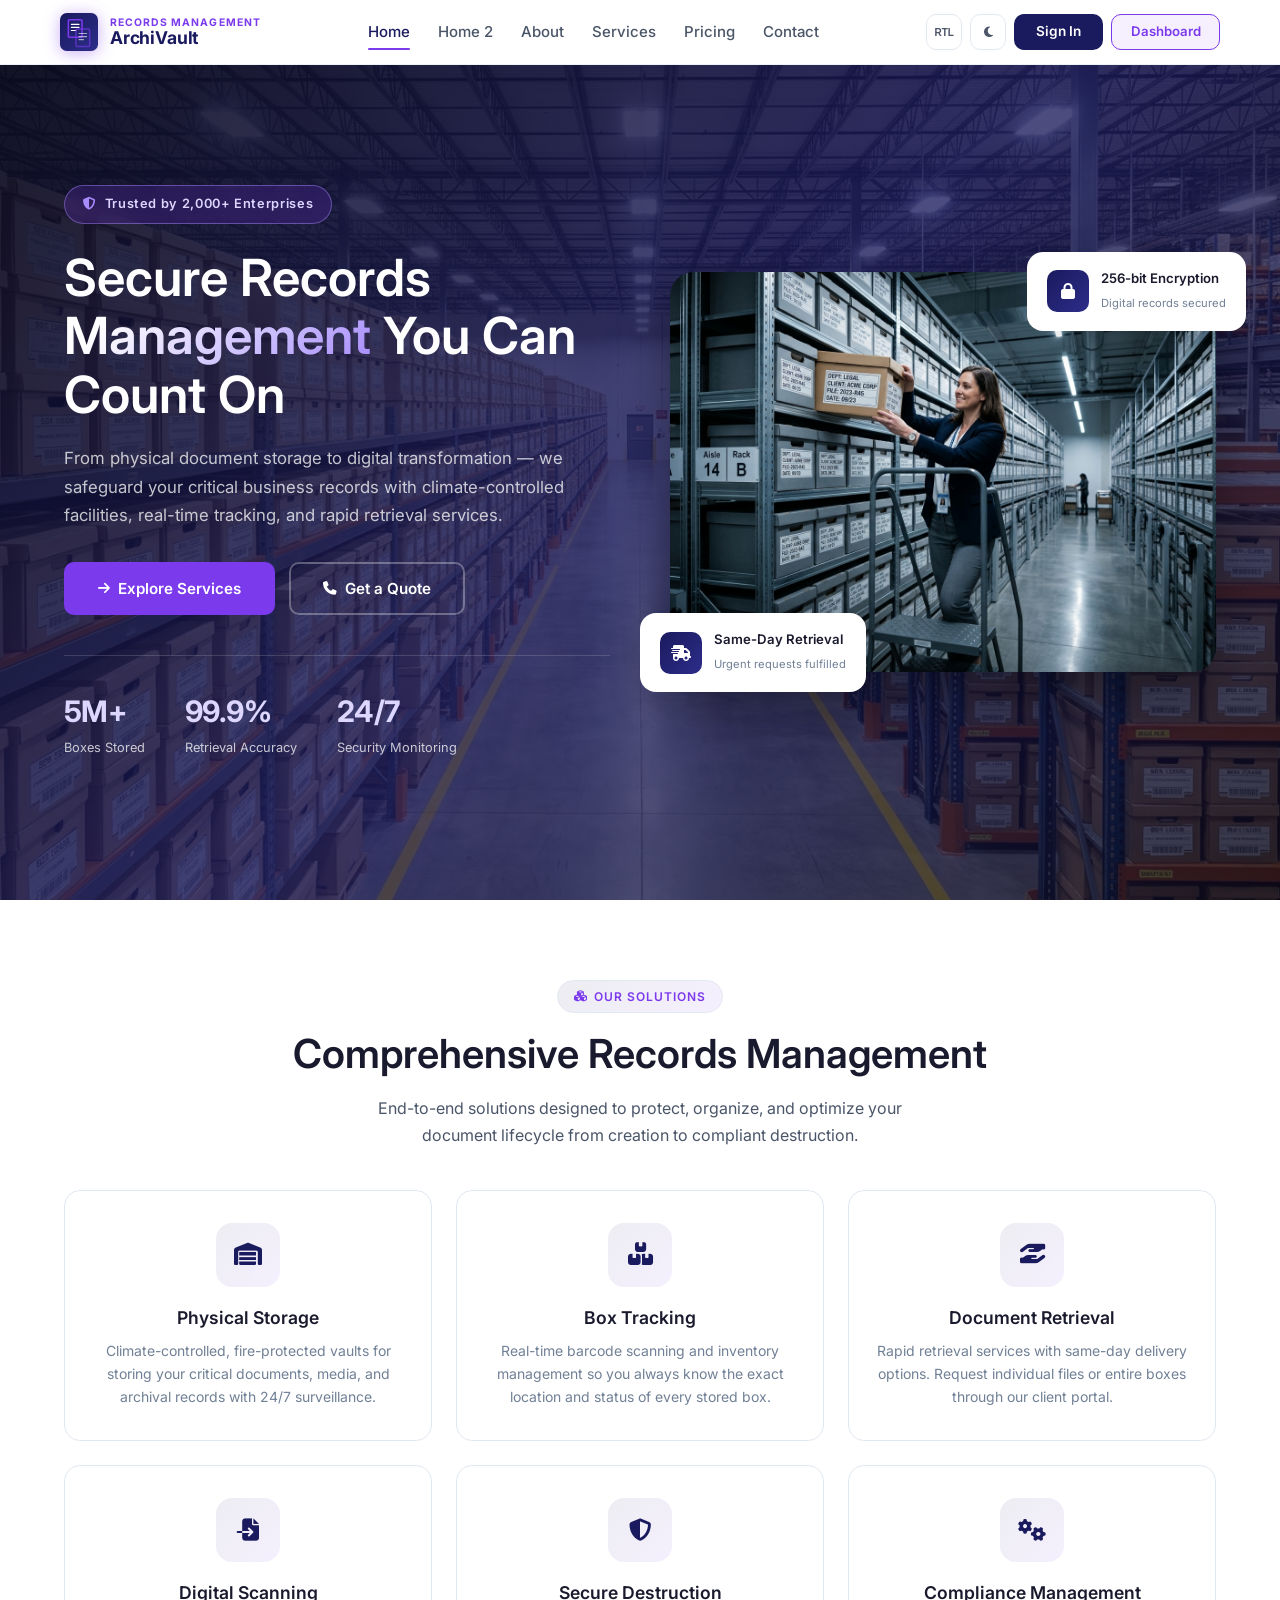
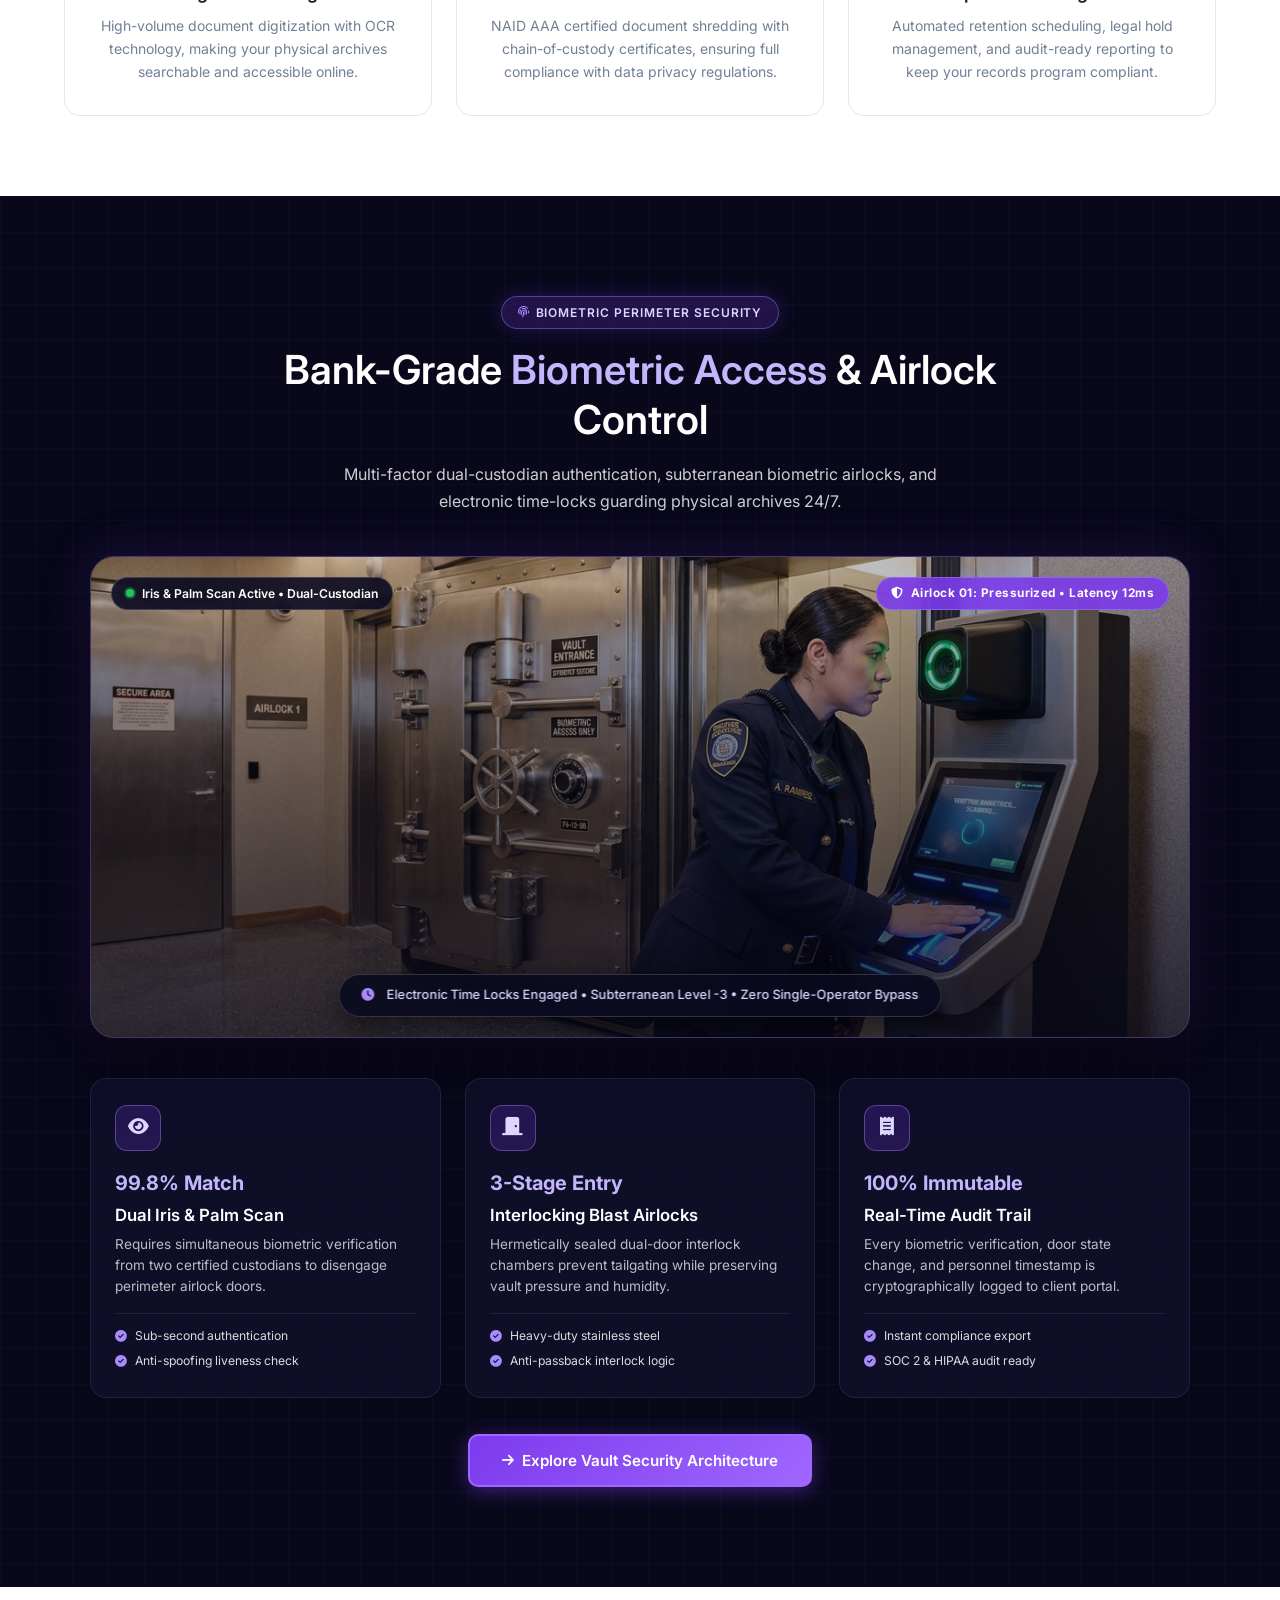
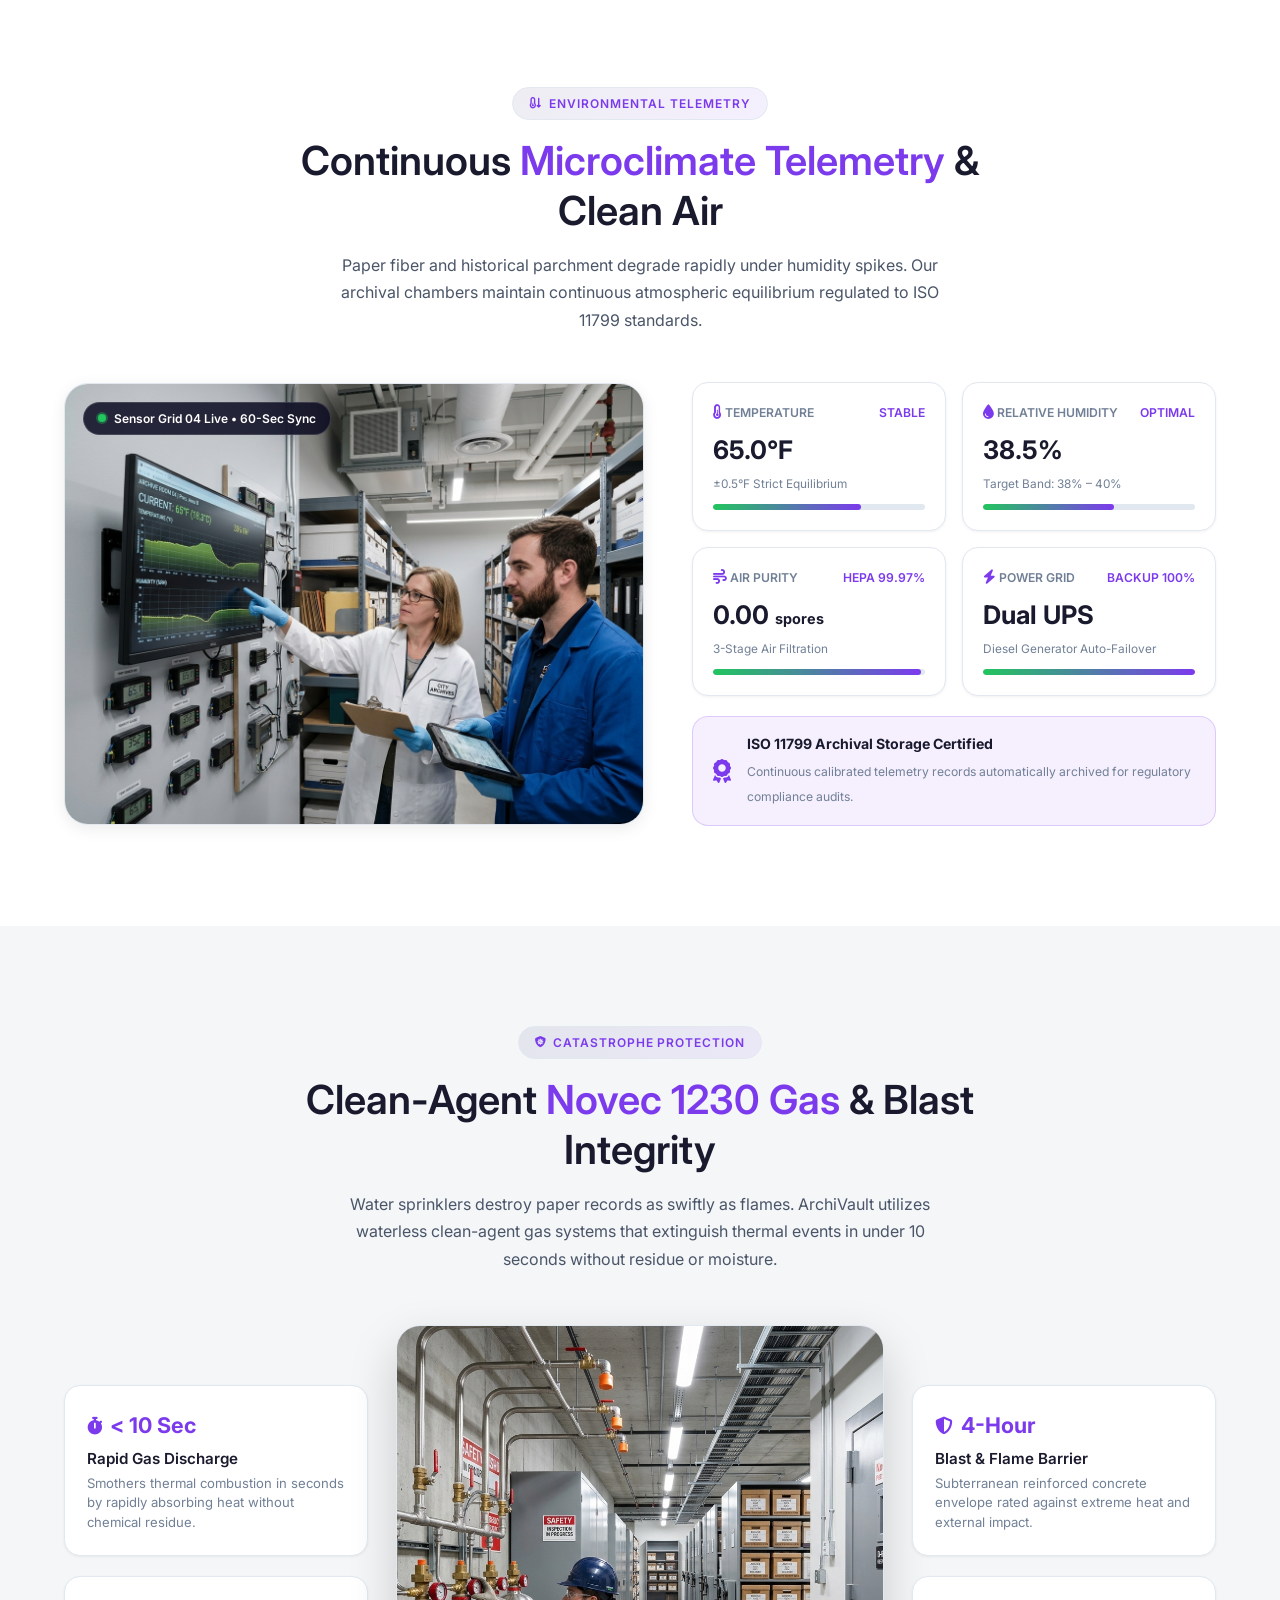
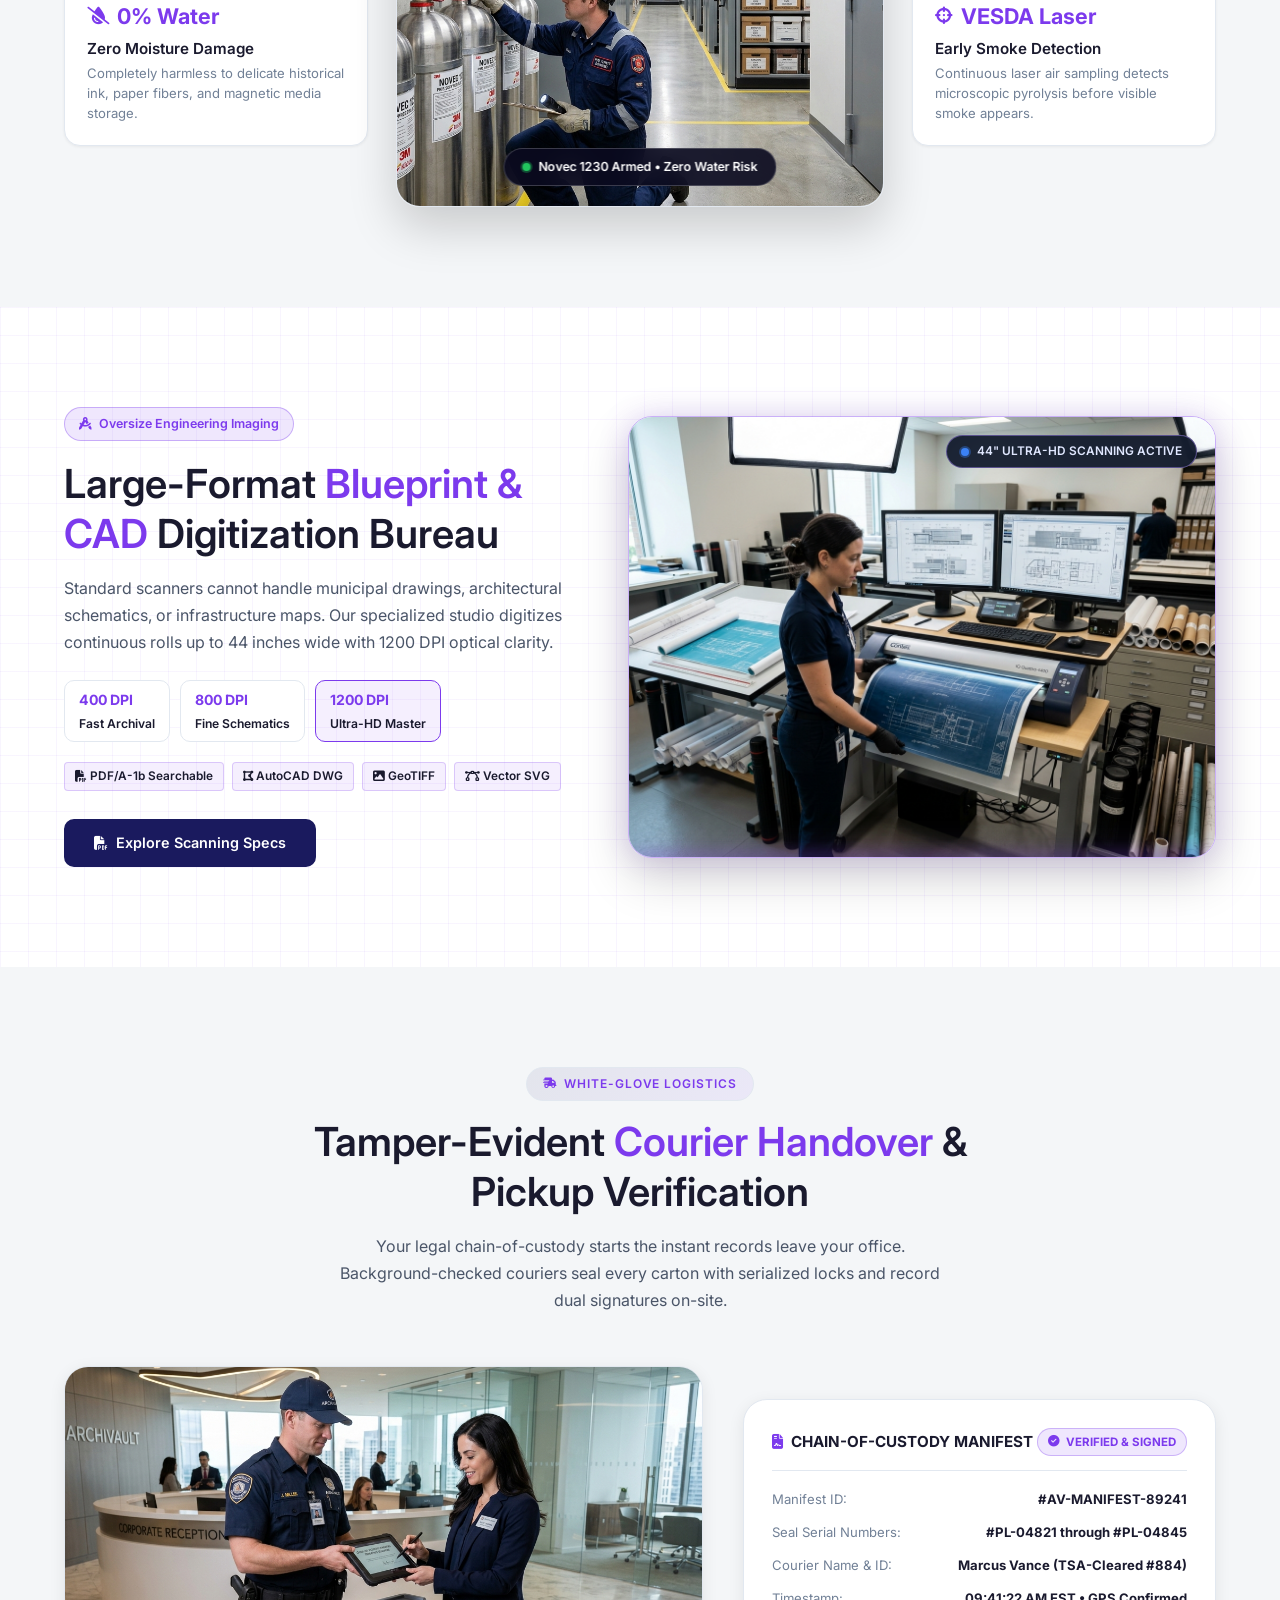
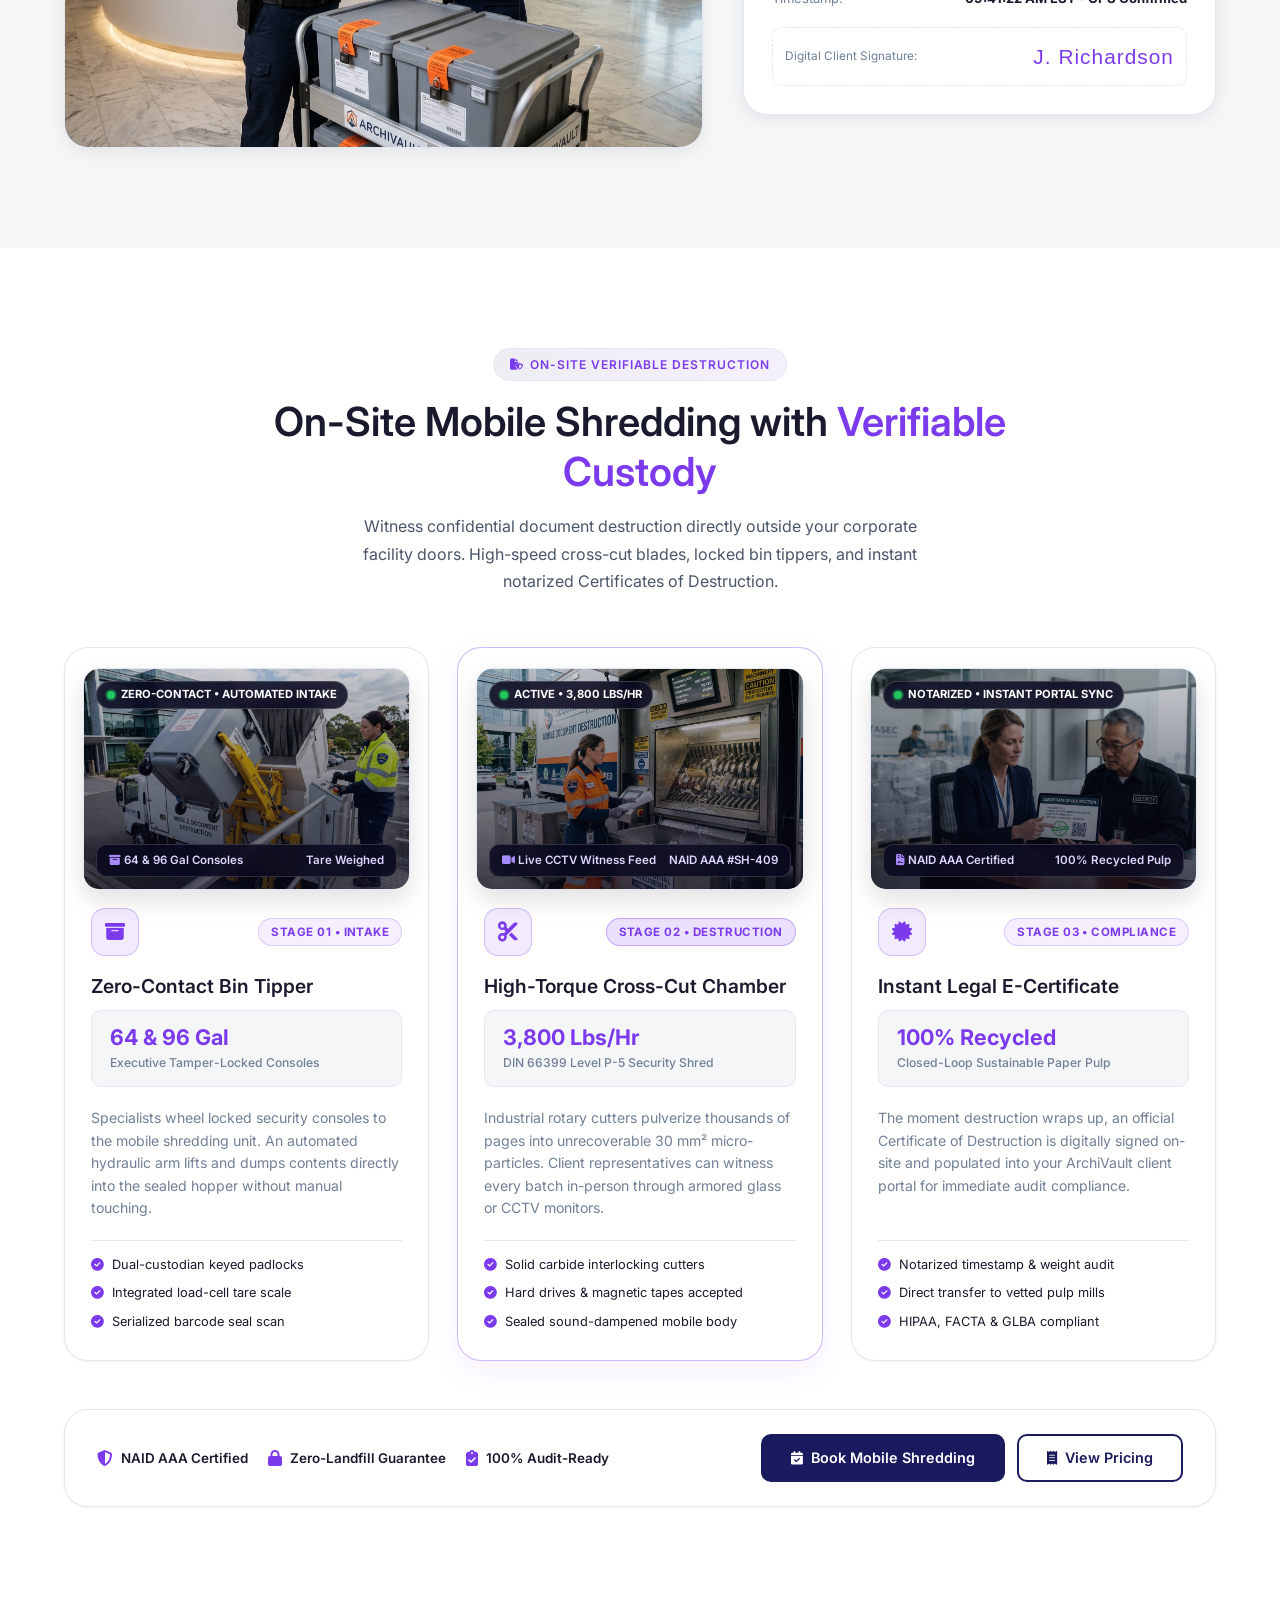
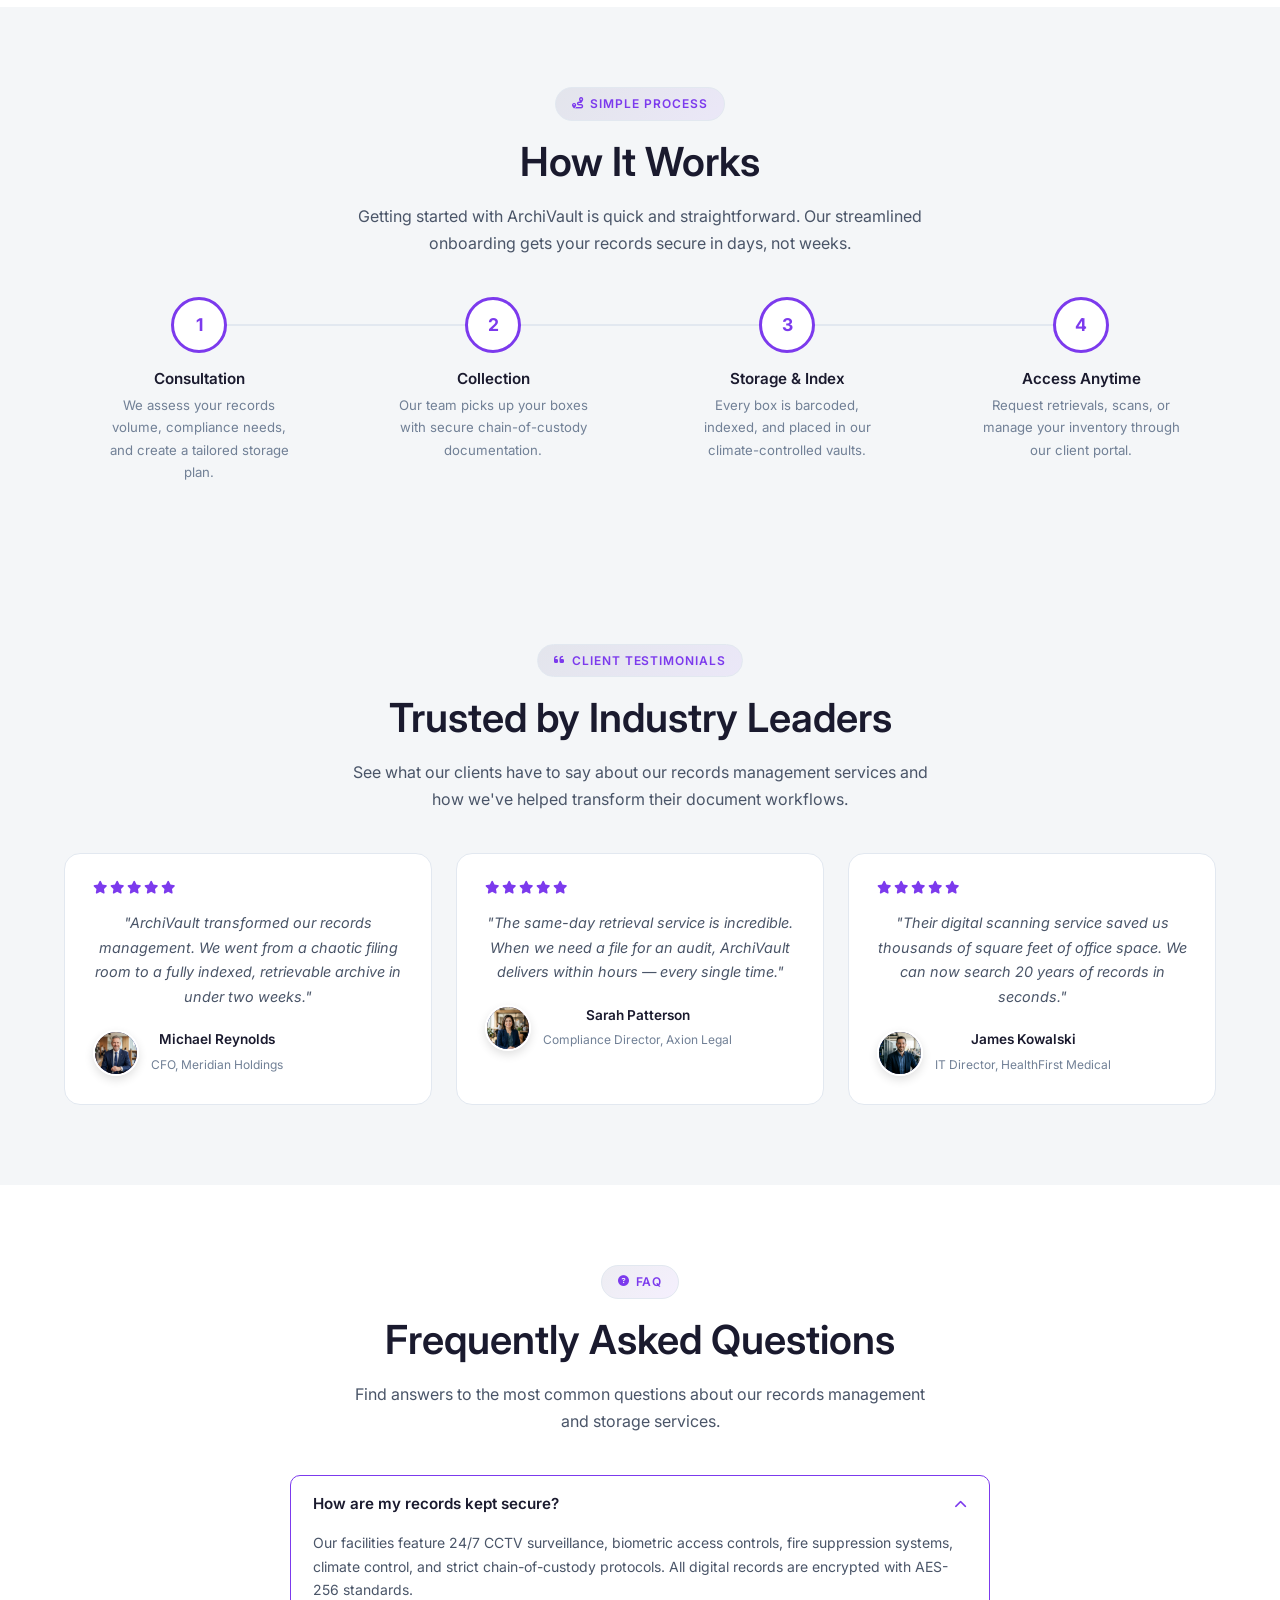
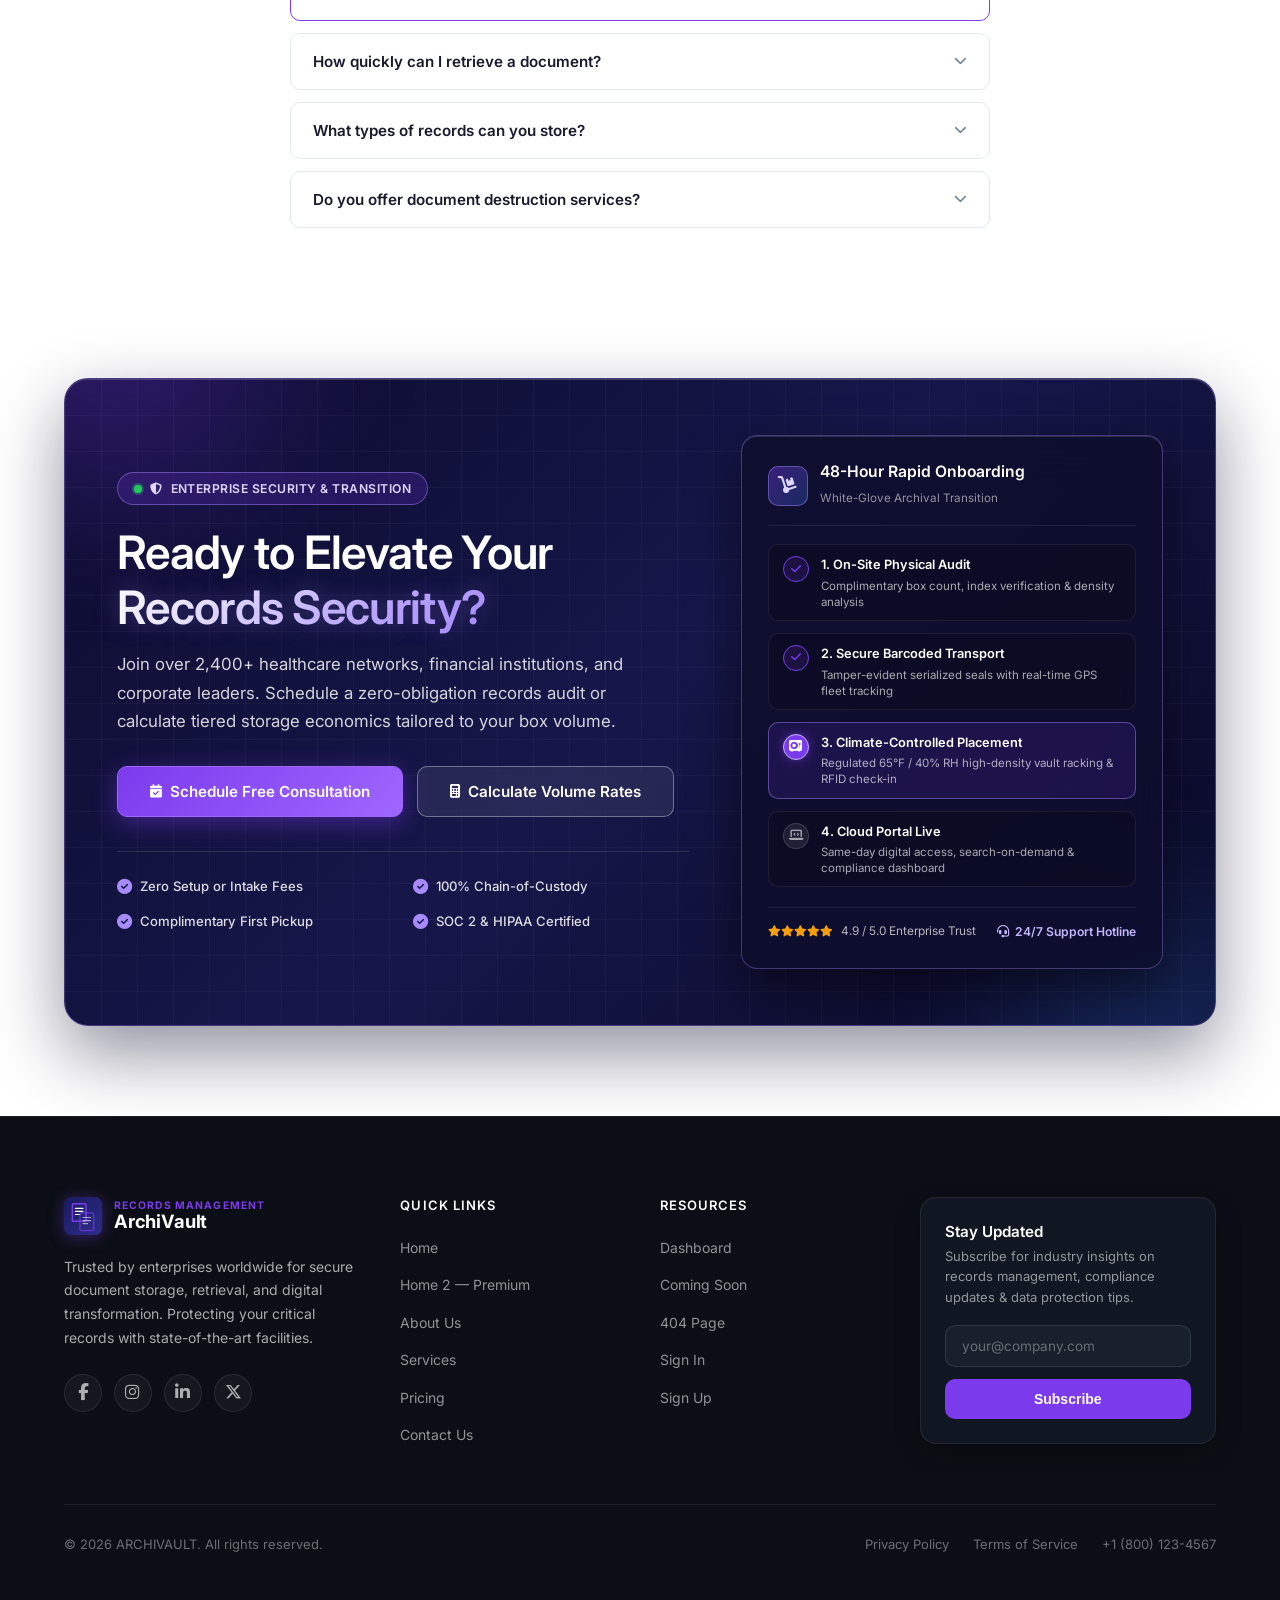
==== commit e28e7eda: "feat: add assets and update pages with branding and layout improvements" ====
--- a/index.html
+++ b/index.html
@@ -10,7 +10,7 @@
     <link rel="preconnect" href="https://fonts.gstatic.com" crossorigin>
     <link href="https://fonts.googleapis.com/css2?family=Inter:wght@400;500;600;700&display=swap" rel="stylesheet">
     <link rel="stylesheet" href="https://cdnjs.cloudflare.com/ajax/libs/font-awesome/6.5.1/css/all.min.css">
-    <link rel="stylesheet" href="style.css?v=1.0">
+    <link rel="stylesheet" href="style.css?v=7.4">
     <script>
         (function(){try{if(localStorage.getItem('av-dark')==='1'){document.documentElement.classList.add('dark')}if(localStorage.getItem('av-rtl')==='1'){document.documentElement.setAttribute('dir','rtl')}}catch(e){}})();
     </script>
@@ -113,55 +113,415 @@
         </div>
     </section>
 
-    <!-- Split Feature: Digital Scanning -->
+    <!-- 1. Centered Panoramic Biometric Showcase & 3 Feature Pods -->
+    <section class="section design-panoramic-biometric" id="biometric-vault">
+        <div class="panoramic-grid-mesh"></div>
+        <div class="container">
+            <div class="panoramic-header-wrap">
+                <div class="section-badge fade-up"><i class="fas fa-fingerprint"></i> Biometric Perimeter Security</div>
+                <h2 class="section-title fade-up">Bank-Grade <span style="color:#C4B5FD;">Biometric Access</span> & Airlock Control</h2>
+                <p class="section-desc fade-up">Multi-factor dual-custodian authentication, subterranean biometric airlocks, and electronic time-locks guarding physical archives 24/7.</p>
+            </div>
+
+            <!-- Center Panoramic Showcase Frame -->
+            <div class="panoramic-showcase-frame fade-up">
+                <img src="assets/images/biometric-vault-access.jpg" alt="Security officer performing dual biometric iris and hand scan at bank-grade vault entrance airlock" class="panoramic-image" loading="lazy">
+                <div class="panoramic-overlay"></div>
+                <div class="panoramic-badge-live">
+                    <span class="badge-dot green"></span> Iris & Palm Scan Active • Dual-Custodian
+                </div>
+                <div class="panoramic-badge-tag">
+                    <i class="fas fa-shield-halved"></i> Airlock 01: Pressurized • Latency 12ms
+                </div>
+                <div class="panoramic-floating-strip">
+                    <i class="fas fa-clock"></i> Electronic Time Locks Engaged • Subterranean Level -3 • Zero Single-Operator Bypass
+                </div>
+            </div>
+
+            <!-- 3 Feature Cards Grid -->
+            <div class="panoramic-cards-grid">
+                <div class="panoramic-feature-card fade-up">
+                    <div class="panoramic-card-icon"><i class="fas fa-eye"></i></div>
+                    <div class="panoramic-card-metric">99.8% Match</div>
+                    <h4>Dual Iris & Palm Scan</h4>
+                    <p>Requires simultaneous biometric verification from two certified custodians to disengage perimeter airlock doors.</p>
+                    <div class="panoramic-chips">
+                        <span class="panoramic-chip"><i class="fas fa-check-circle"></i> Sub-second authentication</span>
+                        <span class="panoramic-chip"><i class="fas fa-check-circle"></i> Anti-spoofing liveness check</span>
+                    </div>
+                </div>
+
+                <div class="panoramic-feature-card fade-up">
+                    <div class="panoramic-card-icon"><i class="fas fa-door-closed"></i></div>
+                    <div class="panoramic-card-metric">3-Stage Entry</div>
+                    <h4>Interlocking Blast Airlocks</h4>
+                    <p>Hermetically sealed dual-door interlock chambers prevent tailgating while preserving vault pressure and humidity.</p>
+                    <div class="panoramic-chips">
+                        <span class="panoramic-chip"><i class="fas fa-check-circle"></i> Heavy-duty stainless steel</span>
+                        <span class="panoramic-chip"><i class="fas fa-check-circle"></i> Anti-passback interlock logic</span>
+                    </div>
+                </div>
+
+                <div class="panoramic-feature-card fade-up">
+                    <div class="panoramic-card-icon"><i class="fas fa-receipt"></i></div>
+                    <div class="panoramic-card-metric">100% Immutable</div>
+                    <h4>Real-Time Audit Trail</h4>
+                    <p>Every biometric verification, door state change, and personnel timestamp is cryptographically logged to client portal.</p>
+                    <div class="panoramic-chips">
+                        <span class="panoramic-chip"><i class="fas fa-check-circle"></i> Instant compliance export</span>
+                        <span class="panoramic-chip"><i class="fas fa-check-circle"></i> SOC 2 & HIPAA audit ready</span>
+                    </div>
+                </div>
+            </div>
+
+            <div class="panoramic-cta fade-up">
+                <a href="services.html" class="btn btn-primary btn-lg"><i class="fas fa-arrow-right"></i> Explore Vault Security Architecture</a>
+            </div>
+        </div>
+    </section>
+
+    <!-- 2. Environmental Lab Telemetry Dashboard (Live Gauge Pods Design) -->
+    <section class="section design-lab-dashboard" id="microclimate-lab">
+        <div class="container">
+            <div class="lab-header-wrap">
+                <div class="section-badge fade-up"><i class="fas fa-temperature-arrow-down"></i> Environmental Telemetry</div>
+                <h2 class="section-title fade-up">Continuous <span style="color:var(--secondary);">Microclimate Telemetry</span> & Clean Air</h2>
+                <p class="section-desc fade-up">Paper fiber and historical parchment degrade rapidly under humidity spikes. Our archival chambers maintain continuous atmospheric equilibrium regulated to ISO 11799 standards.</p>
+            </div>
+
+            <div class="lab-dashboard-grid">
+                <!-- Media Card with Live Grid Badge -->
+                <div class="lab-media-card slide-left">
+                    <img src="assets/images/climate-monitoring-lab.jpg" alt="Archivist and environmental engineer inspecting real-time climate monitoring sensors and relative humidity graphs" loading="lazy">
+                    <div class="lab-live-badge">
+                        <span class="badge-dot green"></span> Sensor Grid 04 Live • 60-Sec Sync
+                    </div>
+                </div>
+
+                <!-- 4 Live Gauge Pods & Compliance Banner -->
+                <div class="lab-gauges-container slide-right">
+                    <div class="lab-gauges-grid">
+                        <div class="lab-gauge-card">
+                            <div class="lab-gauge-head">
+                                <span><i class="fas fa-temperature-half"></i> TEMPERATURE</span>
+                                <span style="color:var(--secondary); font-weight:600;">STABLE</span>
+                            </div>
+                            <div class="lab-gauge-num">65.0°F</div>
+                            <div class="lab-gauge-sub">±0.5°F Strict Equilibrium</div>
+                            <div class="lab-meter-track"><div class="lab-meter-fill" style="width: 70%;"></div></div>
+                        </div>
+
+                        <div class="lab-gauge-card">
+                            <div class="lab-gauge-head">
+                                <span><i class="fas fa-droplet"></i> RELATIVE HUMIDITY</span>
+                                <span style="color:var(--secondary); font-weight:600;">OPTIMAL</span>
+                            </div>
+                            <div class="lab-gauge-num">38.5%</div>
+                            <div class="lab-gauge-sub">Target Band: 38% – 40%</div>
+                            <div class="lab-meter-track"><div class="lab-meter-fill" style="width: 62%;"></div></div>
+                        </div>
+
+                        <div class="lab-gauge-card">
+                            <div class="lab-gauge-head">
+                                <span><i class="fas fa-wind"></i> AIR PURITY</span>
+                                <span style="color:var(--secondary); font-weight:600;">HEPA 99.97%</span>
+                            </div>
+                            <div class="lab-gauge-num">0.00 <small style="font-size:0.9rem;">spores</small></div>
+                            <div class="lab-gauge-sub">3-Stage Air Filtration</div>
+                            <div class="lab-meter-track"><div class="lab-meter-fill" style="width: 98%;"></div></div>
+                        </div>
+
+                        <div class="lab-gauge-card">
+                            <div class="lab-gauge-head">
+                                <span><i class="fas fa-bolt"></i> POWER GRID</span>
+                                <span style="color:var(--secondary); font-weight:600;">BACKUP 100%</span>
+                            </div>
+                            <div class="lab-gauge-num">Dual UPS</div>
+                            <div class="lab-gauge-sub">Diesel Generator Auto-Failover</div>
+                            <div class="lab-meter-track"><div class="lab-meter-fill" style="width: 100%;"></div></div>
+                        </div>
+                    </div>
+
+                    <!-- ISO Compliance Strip -->
+                    <div class="lab-compliance-strip">
+                        <i class="fas fa-award"></i>
+                        <div class="lab-compliance-text">
+                            <strong>ISO 11799 Archival Storage Certified</strong>
+                            <span>Continuous calibrated telemetry records automatically archived for regulatory compliance audits.</span>
+                        </div>
+                    </div>
+                </div>
+            </div>
+        </div>
+    </section>
+
+    <!-- 3. Panoramic Fortress Shield (Flanking Radial Spec Callouts Design) -->
+    <section class="section design-fortress-shield" id="fireproof-vault">
+        <div class="container">
+            <div class="fortress-header-wrap">
+                <div class="section-badge fade-up"><i class="fas fa-shield-virus"></i> Catastrophe Protection</div>
+                <h2 class="section-title fade-up">Clean-Agent <span style="color:var(--secondary);">Novec 1230 Gas</span> & Blast Integrity</h2>
+                <p class="section-desc fade-up">Water sprinklers destroy paper records as swiftly as flames. ArchiVault utilizes waterless clean-agent gas systems that extinguish thermal events in under 10 seconds without residue or moisture.</p>
+            </div>
+
+            <!-- 3-Column Radial / Flanking Layout -->
+            <div class="fortress-3col-layout">
+                <!-- Left Flanking Specs -->
+                <div class="fortress-col slide-left">
+                    <div class="fortress-spec-box">
+                        <div class="fortress-spec-metric"><i class="fas fa-stopwatch"></i> &lt; 10 Sec</div>
+                        <h4>Rapid Gas Discharge</h4>
+                        <p>Smothers thermal combustion in seconds by rapidly absorbing heat without chemical residue.</p>
+                    </div>
+                    <div class="fortress-spec-box">
+                        <div class="fortress-spec-metric"><i class="fas fa-droplet-slash"></i> 0% Water</div>
+                        <h4>Zero Moisture Damage</h4>
+                        <p>Completely harmless to delicate historical ink, paper fibers, and magnetic media storage.</p>
+                    </div>
+                </div>
+
+                <!-- Center Panoramic Media -->
+                <div class="fortress-center-media fade-up">
+                    <img src="assets/images/fireproof-vault-chamber.jpg" alt="Certified fire safety engineer inspecting clean-agent Novec 1230 gas suppression cylinder system and blast vault doors" loading="lazy">
+                    <div class="fortress-media-badge">
+                        <span class="badge-dot green"></span> Novec 1230 Armed • Zero Water Risk
+                    </div>
+                </div>
+
+                <!-- Right Flanking Specs -->
+                <div class="fortress-col slide-right">
+                    <div class="fortress-spec-box">
+                        <div class="fortress-spec-metric"><i class="fas fa-shield-halved"></i> 4-Hour</div>
+                        <h4>Blast & Flame Barrier</h4>
+                        <p>Subterranean reinforced concrete envelope rated against extreme heat and external impact.</p>
+                    </div>
+                    <div class="fortress-spec-box">
+                        <div class="fortress-spec-metric"><i class="fas fa-crosshairs"></i> VESDA Laser</div>
+                        <h4>Early Smoke Detection</h4>
+                        <p>Continuous laser air sampling detects microscopic pyrolysis before visible smoke appears.</p>
+                    </div>
+                </div>
+            </div>
+
+
+        </div>
+    </section>
+
+    <!-- 4. Large-Format Blueprint CAD Studio (Laser-Scan Workstation Design) -->
+    <section class="section design-cad-studio" id="cad-studio">
+        <div class="cad-grid-backdrop"></div>
+        <div class="container">
+            <div class="cad-studio-grid">
+                <!-- Left Specs & Format Controller -->
+                <div class="cad-content slide-left">
+                    <div class="cad-badge"><i class="fas fa-compass-drafting"></i> Oversize Engineering Imaging</div>
+                    <h2 class="section-title" style="text-align:left; margin-bottom:16px;">Large-Format <span style="color:var(--secondary);">Blueprint & CAD</span> Digitization Bureau</h2>
+                    <p class="section-desc" style="text-align:left; margin-bottom:20px;">Standard scanners cannot handle municipal drawings, architectural schematics, or infrastructure maps. Our specialized studio digitizes continuous rolls up to 44 inches wide with 1200 DPI optical clarity.</p>
+                    
+                    <!-- Resolution Chips -->
+                    <div class="cad-resolutions-strip">
+                        <div class="cad-res-pill">
+                            <strong>400 DPI</strong>
+                            <span>Fast Archival</span>
+                        </div>
+                        <div class="cad-res-pill">
+                            <strong>800 DPI</strong>
+                            <span>Fine Schematics</span>
+                        </div>
+                        <div class="cad-res-pill" style="border-color:var(--secondary); background:rgba(124,58,237,0.08);">
+                            <strong>1200 DPI</strong>
+                            <span>Ultra-HD Master</span>
+                        </div>
+                    </div>
+
+                    <!-- Output Formats -->
+                    <div class="cad-formats-strip">
+                        <span class="cad-format-chip"><i class="fas fa-file-pdf"></i> PDF/A-1b Searchable</span>
+                        <span class="cad-format-chip"><i class="fas fa-draw-polygon"></i> AutoCAD DWG</span>
+                        <span class="cad-format-chip"><i class="fas fa-image"></i> GeoTIFF</span>
+                        <span class="cad-format-chip"><i class="fas fa-bezier-curve"></i> Vector SVG</span>
+                    </div>
+
+                    <a href="services.html" class="btn btn-primary"><i class="fas fa-file-pdf"></i> Explore Scanning Specs</a>
+                </div>
+
+                <!-- Right Scanner Screen with Live Laser Beam Animation -->
+                <div class="cad-scanner-screen slide-right">
+                    <img src="assets/images/blueprint-scanning-studio.jpg" alt="Specialist feeding wide 42-inch architectural blueprint into large-format roll scanner with CAD monitors" loading="lazy">
+                    <div class="cad-laser-line"></div>
+                    <div class="cad-status-tag">
+                        <span class="badge-dot blue"></span> 44" ULTRA-HD SCANNING ACTIVE
+                    </div>
+                </div>
+            </div>
+        </div>
+    </section>
+
+    <!-- 5. Armored Chain-of-Custody Timeline (Connected Journey & E-Receipt Design) -->
+    <section class="section design-custody-journey" id="chain-of-custody">
+        <div class="container">
+            <div class="custody-header-wrap">
+                <div class="section-badge fade-up"><i class="fas fa-truck-fast"></i> White-Glove Logistics</div>
+                <h2 class="section-title fade-up">Tamper-Evident <span style="color:var(--secondary);">Courier Handover</span> & Pickup Verification</h2>
+                <p class="section-desc fade-up">Your legal chain-of-custody starts the instant records leave your office. Background-checked couriers seal every carton with serialized locks and record dual signatures on-site.</p>
+            </div>
+
+
+            <!-- Lower Split: Photo + Live E-Receipt Widget -->
+            <div class="custody-lower-split">
+                <div class="custody-photo-wrap slide-left">
+                    <img src="assets/images/custody-handover-reception.jpg" alt="Uniformed ArchiVault courier presenting digital signature tablet to corporate executive with tamper-sealed document boxes" loading="lazy">
+                </div>
+
+                <div class="custody-manifest-card slide-right">
+                    <div class="manifest-card-header">
+                        <strong><i class="fas fa-file-contract" style="color:var(--secondary);"></i> CHAIN-OF-CUSTODY MANIFEST</strong>
+                        <span class="manifest-pill-signed"><i class="fas fa-check-circle"></i> VERIFIED & SIGNED</span>
+                    </div>
+                    <div class="manifest-field-row">
+                        <span>Manifest ID:</span>
+                        <strong>#AV-MANIFEST-89241</strong>
+                    </div>
+                    <div class="manifest-field-row">
+                        <span>Seal Serial Numbers:</span>
+                        <strong>#PL-04821 through #PL-04845</strong>
+                    </div>
+                    <div class="manifest-field-row">
+                        <span>Courier Name & ID:</span>
+                        <strong>Marcus Vance (TSA-Cleared #884)</strong>
+                    </div>
+                    <div class="manifest-field-row">
+                        <span>Timestamp:</span>
+                        <strong>09:41:22 AM EST • GPS Confirmed</strong>
+                    </div>
+                    <div class="manifest-signature-box">
+                        <span class="signature-label">Digital Client Signature:</span>
+                        <span class="signature-scribble">J. Richardson</span>
+                    </div>
+                </div>
+            </div>
+        </div>
+    </section>
+
+    <!-- 6. On-Site Mobile Shredding (3-Card Trifecta Design with Image) -->
+    <section class="section design-shredding-trifecta" id="mobile-shredding">
+        <div class="container">
+            <div class="shred-header-wrap">
+                <div class="section-badge fade-up"><i class="fas fa-file-shield"></i> On-Site Verifiable Destruction</div>
+                <h2 class="section-title fade-up">On-Site Mobile Shredding with <span style="color:var(--secondary);">Verifiable Custody</span></h2>
+                <p class="section-desc fade-up">Witness confidential document destruction directly outside your corporate facility doors. High-speed cross-cut blades, locked bin tippers, and instant notarized Certificates of Destruction.</p>
+            </div>
+
+            <!-- 3-Card Trifecta Grid -->
+            <div class="shred-trifecta-grid">
+                <!-- Card 1: Hydraulic Tipper Intake -->
+                <div class="shred-card fade-up">
+                    <div class="shred-visual-frame">
+                        <img src="assets/images/shred-bin-tipper-intake.jpg" alt="Security specialist operating automated hydraulic bin tipper loading locked confidential bin into mobile shredder" class="shred-visual-img" loading="lazy">
+                        <div class="shred-visual-overlay"></div>
+                        <div class="shred-visual-badge-top">
+                            <span class="badge-dot green"></span> ZERO-CONTACT • AUTOMATED INTAKE
+                        </div>
+                        <div class="shred-visual-badge-bottom">
+                            <span><i class="fas fa-box-archive"></i> 64 & 96 Gal Consoles</span>
+                            <span>Tare Weighed</span>
+                        </div>
+                    </div>
+                    <div class="shred-card-head">
+                        <div class="shred-card-icon"><i class="fas fa-box-archive"></i></div>
+                        <span class="shred-step-tag">STAGE 01 • INTAKE</span>
+                    </div>
+                    <h3 class="shred-card-title">Zero-Contact Bin Tipper</h3>
+                    <div class="shred-metric-wrap">
+                        <div class="shred-metric-value">64 & 96 Gal</div>
+                        <div class="shred-metric-label">Executive Tamper-Locked Consoles</div>
+                    </div>
+                    <p class="shred-card-desc">Specialists wheel locked security consoles to the mobile shredding unit. An automated hydraulic arm lifts and dumps contents directly into the sealed hopper without manual touching.</p>
+                    <div class="shred-pills-list">
+                        <div class="shred-pill"><i class="fas fa-check-circle"></i> Dual-custodian keyed padlocks</div>
+                        <div class="shred-pill"><i class="fas fa-check-circle"></i> Integrated load-cell tare scale</div>
+                        <div class="shred-pill"><i class="fas fa-check-circle"></i> Serialized barcode seal scan</div>
+                    </div>
+                </div>
+
+                <!-- Card 2: Featured Visual Centerpiece with Generated Image -->
+                <div class="shred-card featured-card fade-up">
+                    <div class="shred-visual-frame">
+                        <img src="assets/images/mobile-shredding-operation.jpg" alt="Enterprise document destruction security specialist operating high-tech mobile shredding truck on-site with visible cross-cut blades and diagnostic console" class="shred-visual-img" loading="lazy">
+                        <div class="shred-visual-overlay"></div>
+                        <div class="shred-visual-badge-top">
+                            <span class="badge-dot green"></span> ACTIVE • 3,800 LBS/HR
+                        </div>
+                        <div class="shred-visual-badge-bottom">
+                            <span><i class="fas fa-video"></i> Live CCTV Witness Feed</span>
+                            <span>NAID AAA #SH-409</span>
+                        </div>
+                    </div>
+                    <div class="shred-card-head">
+                        <div class="shred-card-icon"><i class="fas fa-scissors"></i></div>
+                        <span class="shred-step-tag active">STAGE 02 • DESTRUCTION</span>
+                    </div>
+                    <h3 class="shred-card-title">High-Torque Cross-Cut Chamber</h3>
+                    <div class="shred-metric-wrap">
+                        <div class="shred-metric-value">3,800 Lbs/Hr</div>
+                        <div class="shred-metric-label">DIN 66399 Level P-5 Security Shred</div>
+                    </div>
+                    <p class="shred-card-desc">Industrial rotary cutters pulverize thousands of pages into unrecoverable 30 mm² micro-particles. Client representatives can witness every batch in-person through armored glass or CCTV monitors.</p>
+                    <div class="shred-pills-list">
+                        <div class="shred-pill"><i class="fas fa-check-circle"></i> Solid carbide interlocking cutters</div>
+                        <div class="shred-pill"><i class="fas fa-check-circle"></i> Hard drives & magnetic tapes accepted</div>
+                        <div class="shred-pill"><i class="fas fa-check-circle"></i> Sealed sound-dampened mobile body</div>
+                    </div>
+                </div>
+
+                <!-- Card 3: Instant Notarized Certificate -->
+                <div class="shred-card fade-up">
+                    <div class="shred-visual-frame">
+                        <img src="assets/images/shred-certificate-witness.jpg" alt="Corporate compliance officer and security witness verifying digital certificate of destruction on tablet" class="shred-visual-img" loading="lazy">
+                        <div class="shred-visual-overlay"></div>
+                        <div class="shred-visual-badge-top">
+                            <span class="badge-dot green"></span> NOTARIZED • INSTANT PORTAL SYNC
+                        </div>
+                        <div class="shred-visual-badge-bottom">
+                            <span><i class="fas fa-file-contract"></i> NAID AAA Certified</span>
+                            <span>100% Recycled Pulp</span>
+                        </div>
+                    </div>
+                    <div class="shred-card-head">
+                        <div class="shred-card-icon"><i class="fas fa-certificate"></i></div>
+                        <span class="shred-step-tag">STAGE 03 • COMPLIANCE</span>
+                    </div>
+                    <h3 class="shred-card-title">Instant Legal E-Certificate</h3>
+                    <div class="shred-metric-wrap">
+                        <div class="shred-metric-value">100% Recycled</div>
+                        <div class="shred-metric-label">Closed-Loop Sustainable Paper Pulp</div>
+                    </div>
+                    <p class="shred-card-desc">The moment destruction wraps up, an official Certificate of Destruction is digitally signed on-site and populated into your ArchiVault client portal for immediate audit compliance.</p>
+                    <div class="shred-pills-list">
+                        <div class="shred-pill"><i class="fas fa-check-circle"></i> Notarized timestamp & weight audit</div>
+                        <div class="shred-pill"><i class="fas fa-check-circle"></i> Direct transfer to vetted pulp mills</div>
+                        <div class="shred-pill"><i class="fas fa-check-circle"></i> HIPAA, FACTA & GLBA compliant</div>
+                    </div>
+                </div>
+            </div>
+
+            <!-- Bottom Action & Trust Bar -->
+            <div class="shred-bottom-cta fade-up">
+                <div class="shred-trust-badges">
+                    <div class="shred-trust-item"><i class="fas fa-shield-halved"></i> NAID AAA Certified</div>
+                    <div class="shred-trust-item"><i class="fas fa-lock"></i> Zero-Landfill Guarantee</div>
+                    <div class="shred-trust-item"><i class="fas fa-clipboard-check"></i> 100% Audit-Ready</div>
+                </div>
+                <div class="shred-action-btns">
+                    <a href="services.html" class="btn btn-primary"><i class="fas fa-calendar-check"></i> Book Mobile Shredding</a>
+                    <a href="pricing.html" class="btn btn-secondary"><i class="fas fa-receipt"></i> View Pricing</a>
+                </div>
+            </div>
+        </div>
+    </section>
+
+    <!-- How It Works -->
     <section class="section section-alt">
-        <div class="container">
-            <div class="split-section">
-                <div class="split-image slide-left">
-                    <img src="assets/images/digitization-service.jpg" alt="Professional document digitization and scanning facility">
-                </div>
-                <div class="split-content slide-right">
-                    <div class="section-badge"><i class="fas fa-qrcode"></i> Digital Transformation</div>
-                    <h2>Transform Paper into <span style="color:var(--secondary);">Searchable Data</span></h2>
-                    <p>Our enterprise scanning bureau converts mountains of paper into organized, searchable digital archives. Full OCR capability, metadata tagging, and integration with your existing document management systems.</p>
-                    <div class="feature-checklist">
-                        <div class="feature-check"><i class="fas fa-check-circle"></i> High-speed scanning up to 250 pages/minute</div>
-                        <div class="feature-check"><i class="fas fa-check-circle"></i> Full-text OCR with 99.5% accuracy</div>
-                        <div class="feature-check"><i class="fas fa-check-circle"></i> Custom metadata indexing & tagging</div>
-                        <div class="feature-check"><i class="fas fa-check-circle"></i> Secure cloud delivery or on-premise storage</div>
-                    </div>
-                    <a href="services.html" class="btn btn-primary"><i class="fas fa-arrow-right"></i> Learn More</a>
-                </div>
-            </div>
-        </div>
-    </section>
-
-    <!-- Stats Bar -->
-    <section class="stats-bar">
-        <div class="container">
-            <div class="stats-grid">
-                <div class="stat-item fade-up">
-                    <div class="stat-number" data-count="5000000" data-suffix="+">0</div>
-                    <div class="stat-label">Boxes in Storage</div>
-                </div>
-                <div class="stat-item fade-up">
-                    <div class="stat-number" data-count="2400" data-suffix="+">0</div>
-                    <div class="stat-label">Enterprise Clients</div>
-                </div>
-                <div class="stat-item fade-up">
-                    <div class="stat-number" data-count="15" data-suffix="">0</div>
-                    <div class="stat-label">Secure Facilities</div>
-                </div>
-                <div class="stat-item fade-up">
-                    <div class="stat-number" data-count="99" data-suffix=".9%">0</div>
-                    <div class="stat-label">Retrieval Accuracy</div>
-                </div>
-            </div>
-        </div>
-    </section>
-
-    <!-- How It Works -->
-    <section class="section">
         <div class="container text-center">
             <div class="section-badge fade-up"><i class="fas fa-route"></i> Simple Process</div>
             <h2 class="section-title fade-up">How It Works</h2>
@@ -204,7 +564,9 @@
                     </div>
                     <p class="testimonial-text">"ArchiVault transformed our records management. We went from a chaotic filing room to a fully indexed, retrievable archive in under two weeks."</p>
                     <div class="testimonial-author">
-                        <div class="testimonial-avatar">MR</div>
+                        <div class="testimonial-avatar">
+                            <img src="assets/images/avatar-michael-reynolds.jpg" alt="Michael Reynolds" loading="lazy">
+                        </div>
                         <div class="testimonial-info">
                             <strong>Michael Reynolds</strong>
                             <span>CFO, Meridian Holdings</span>
@@ -217,7 +579,9 @@
                     </div>
                     <p class="testimonial-text">"The same-day retrieval service is incredible. When we need a file for an audit, ArchiVault delivers within hours — every single time."</p>
                     <div class="testimonial-author">
-                        <div class="testimonial-avatar">SP</div>
+                        <div class="testimonial-avatar">
+                            <img src="assets/images/avatar-sarah-patterson.jpg" alt="Sarah Patterson" loading="lazy">
+                        </div>
                         <div class="testimonial-info">
                             <strong>Sarah Patterson</strong>
                             <span>Compliance Director, Axion Legal</span>
@@ -230,7 +594,9 @@
                     </div>
                     <p class="testimonial-text">"Their digital scanning service saved us thousands of square feet of office space. We can now search 20 years of records in seconds."</p>
                     <div class="testimonial-author">
-                        <div class="testimonial-avatar">JK</div>
+                        <div class="testimonial-avatar">
+                            <img src="assets/images/avatar-james-kowalski.jpg" alt="James Kowalski" loading="lazy">
+                        </div>
                         <div class="testimonial-info">
                             <strong>James Kowalski</strong>
                             <span>IT Director, HealthFirst Medical</span>
@@ -268,14 +634,103 @@
         </div>
     </section>
 
-    <!-- CTA Section -->
-    <section class="cta-section">
+    <!-- CTA Section: Enterprise Archive Transition Hub -->
+    <section class="cta-home1-wrap">
         <div class="container">
-            <h2 class="fade-up">Ready to Secure Your Records?</h2>
-            <p class="fade-up">Get started with a free consultation and customized storage plan tailored to your organization's needs.</p>
-            <div class="cta-actions fade-up">
-                <a href="contact.html" class="btn btn-primary btn-lg"><i class="fas fa-calendar-check"></i> Schedule Consultation</a>
-                <a href="pricing.html" class="btn btn-secondary btn-lg"><i class="fas fa-tag"></i> View Pricing</a>
+            <div class="cta-home1-card fade-up">
+                <div class="cta-card-mesh"></div>
+                <div class="cta-split-grid">
+                    <!-- Left: Compelling Value & Actions -->
+                    <div class="cta-content-left">
+                        <div class="cta-badge-glow">
+                            <span class="badge-dot green"></span>
+                            <i class="fas fa-shield-halved"></i>
+                            <span>Enterprise Security & Transition</span>
+                        </div>
+                        <h2>Ready to Elevate Your <span class="cta-gradient-title">Records Security?</span></h2>
+                        <p>Join over 2,400+ healthcare networks, financial institutions, and corporate leaders. Schedule a zero-obligation records audit or calculate tiered storage economics tailored to your box volume.</p>
+                        
+                        <div class="cta-actions-row">
+                            <a href="contact.html" class="btn btn-primary btn-lg cta-main-btn"><i class="fas fa-calendar-check"></i> Schedule Free Consultation</a>
+                            <a href="pricing.html" class="btn btn-secondary btn-lg cta-sub-btn"><i class="fas fa-calculator"></i> Calculate Volume Rates</a>
+                        </div>
+
+                        <div class="cta-trust-badges-grid">
+                            <div class="cta-trust-badge">
+                                <i class="fas fa-check-circle"></i>
+                                <span>Zero Setup or Intake Fees</span>
+                            </div>
+                            <div class="cta-trust-badge">
+                                <i class="fas fa-check-circle"></i>
+                                <span>100% Chain-of-Custody</span>
+                            </div>
+                            <div class="cta-trust-badge">
+                                <i class="fas fa-check-circle"></i>
+                                <span>Complimentary First Pickup</span>
+                            </div>
+                            <div class="cta-trust-badge">
+                                <i class="fas fa-check-circle"></i>
+                                <span>SOC 2 & HIPAA Certified</span>
+                            </div>
+                        </div>
+                    </div>
+
+                    <!-- Right: Interactive Onboarding Pipeline Snapshot -->
+                    <div class="cta-content-right">
+                        <div class="cta-pipeline-widget">
+                            <div class="cta-widget-top">
+                                <div class="widget-title-wrap">
+                                    <div class="widget-icon-glow"><i class="fas fa-dolly"></i></div>
+                                    <div>
+                                        <h4>48-Hour Rapid Onboarding</h4>
+                                        <small>White-Glove Archival Transition</small>
+                                    </div>
+                                </div>
+                            </div>
+
+                            <div class="cta-steps-list">
+                                <div class="cta-step-item completed">
+                                    <div class="step-num-icon"><i class="fas fa-check"></i></div>
+                                    <div class="step-details">
+                                        <strong>1. On-Site Physical Audit</strong>
+                                        <span>Complimentary box count, index verification & density analysis</span>
+                                    </div>
+                                </div>
+                                <div class="cta-step-item completed">
+                                    <div class="step-num-icon"><i class="fas fa-check"></i></div>
+                                    <div class="step-details">
+                                        <strong>2. Secure Barcoded Transport</strong>
+                                        <span>Tamper-evident serialized seals with real-time GPS fleet tracking</span>
+                                    </div>
+                                </div>
+                                <div class="cta-step-item active">
+                                    <div class="step-num-icon"><i class="fas fa-vault"></i></div>
+                                    <div class="step-details">
+                                        <strong>3. Climate-Controlled Placement</strong>
+                                        <span>Regulated 65°F / 40% RH high-density vault racking & RFID check-in</span>
+                                    </div>
+                                </div>
+                                <div class="cta-step-item">
+                                    <div class="step-num-icon"><i class="fas fa-laptop-code"></i></div>
+                                    <div class="step-details">
+                                        <strong>4. Cloud Portal Live</strong>
+                                        <span>Same-day digital access, search-on-demand & compliance dashboard</span>
+                                    </div>
+                                </div>
+                            </div>
+
+                            <div class="cta-widget-bottom">
+                                <div class="cta-rating-note">
+                                    <span class="stars"><i class="fas fa-star"></i><i class="fas fa-star"></i><i class="fas fa-star"></i><i class="fas fa-star"></i><i class="fas fa-star"></i></span>
+                                    <span>4.9 / 5.0 Enterprise Trust</span>
+                                </div>
+                                <a href="tel:18005550199" class="cta-hotline-link">
+                                    <i class="fas fa-headset"></i> 24/7 Support Hotline
+                                </a>
+                            </div>
+                        </div>
+                    </div>
+                </div>
             </div>
         </div>
     </section>
@@ -283,6 +738,6 @@
 
 <div id="footer-placeholder"></div>
 
-<script src="components.js"></script>
+<script src="components.js?v=5.6"></script>
 </body>
 </html>
--- a/style.css
+++ b/style.css
@@ -1,17 +1,18 @@
 /* ======================================================
    ARCHIVAULT — Records Management & Storage Company
    Master Stylesheet
-   Primary: #1B3A4B (Deep Teal)   Secondary: #D4A843 (Amber Gold)
+   Primary: #1A1A5E (Royal Navy)   Secondary: #7C3AED (Electric Violet)
    ====================================================== */
 
 /* ---- CSS Custom Properties ---- */
 :root {
-    --primary: #1B3A4B;
-    --primary-light: #2A5470;
-    --primary-dark: #0F2633;
-    --secondary: #D4A843;
-    --secondary-light: #E4C06A;
-    --secondary-dark: #B8912E;
+    --primary: #1A1A5E;
+    --primary-light: #2D2D8A;
+    --primary-dark: #0E0E3D;
+    --secondary: #7C3AED;
+    --secondary-light: #A78BFA;
+    --secondary-dark: #6025C9;
+    --secondary-glow: #DDD6FE;
 
     --bg: #ffffff;
     --bg-alt: #F4F6F8;
@@ -25,6 +26,9 @@
 
     --border: #e2e8f0;
     --border-light: #edf2f7;
+    --border-color: #e2e8f0;
+    --card-bg: #ffffff;
+    --text-main: #1a1a2e;
     --shadow-sm: 0 1px 3px rgba(0,0,0,0.06);
     --shadow-md: 0 4px 16px rgba(0,0,0,0.08);
     --shadow-lg: 0 12px 40px rgba(0,0,0,0.1);
@@ -45,15 +49,15 @@
     --info: #3b82f6;
 
     --container: 1200px;
-    --navbar-h: 72px;
+    --navbar-h: 4rem;
 }
 
 /* ---- Dark Mode ---- */
 .dark {
-    --bg: #0B1929;
-    --bg-alt: #101F33;
-    --bg-card: #13253A;
-    --bg-glass: rgba(11,25,41,0.85);
+    --bg: #0A0A1F;
+    --bg-alt: #111133;
+    --bg-card: #16163D;
+    --bg-glass: rgba(10,10,31,0.85);
 
     --text: #e8edf3;
     --text-secondary: #a0aec0;
@@ -61,6 +65,9 @@
 
     --border: rgba(255,255,255,0.1);
     --border-light: rgba(255,255,255,0.06);
+    --border-color: rgba(255, 255, 255, 0.15);
+    --card-bg: #16163D;
+    --text-main: #e8edf3;
     --shadow-sm: 0 1px 3px rgba(0,0,0,0.2);
     --shadow-md: 0 4px 16px rgba(0,0,0,0.3);
     --shadow-lg: 0 12px 40px rgba(0,0,0,0.4);
@@ -86,7 +93,7 @@
     background: var(--bg);
     line-height: 1.6;
     min-height: 100vh;
-    overflow-x: hidden;
+    overflow-x: clip;
     transition: background var(--transition), color var(--transition);
 }
 
@@ -110,10 +117,19 @@
     color: var(--text);
 }
 
+h1 strong, h2 strong, h3 strong, h4 strong, h5 strong, h6 strong,
+h1 b, h2 b, h3 b, h4 b, h5 b, h6 b {
+    font-weight: 600;
+}
+
 p {
     font-weight: 400;
     color: var(--text-secondary);
     line-height: 1.7;
+}
+
+p strong, p b {
+    font-weight: 550;
 }
 
 /* ---- Utilities ---- */
@@ -139,20 +155,20 @@
     align-items: center;
     gap: 6px;
     padding: 6px 16px;
-    background: linear-gradient(135deg, rgba(27,58,75,0.08), rgba(212,168,67,0.08));
+    background: linear-gradient(135deg, rgba(26,26,94,0.08), rgba(124,58,237,0.08));
     border: 1px solid var(--border);
     border-radius: var(--radius-full);
     font-size: 0.75rem;
     font-weight: 600;
     text-transform: uppercase;
     letter-spacing: 0.08em;
-    color: var(--secondary-dark);
+    color: var(--secondary);
     margin-bottom: 16px;
 }
 
 .dark .section-badge {
-    background: linear-gradient(135deg, rgba(27,58,75,0.3), rgba(212,168,67,0.15));
-    color: var(--secondary);
+    background: linear-gradient(135deg, rgba(26,26,94,0.35), rgba(124,58,237,0.2));
+    color: #DDD6FE;
 }
 
 .section-badge i {
@@ -206,7 +222,21 @@
     background: var(--primary-light);
     border-color: var(--primary-light);
     transform: translateY(-2px);
-    box-shadow: 0 6px 20px rgba(27,58,75,0.3);
+    box-shadow: 0 6px 20px rgba(26,26,94,0.3);
+}
+
+.dark .btn-primary {
+    background: linear-gradient(135deg, var(--secondary) 0%, #9F67FF 100%);
+    border-color: #9F67FF;
+    color: #ffffff;
+    box-shadow: 0 4px 18px rgba(124, 58, 237, 0.35);
+}
+
+.dark .btn-primary:hover {
+    background: linear-gradient(135deg, #6D28D9 0%, var(--secondary) 100%);
+    border-color: #C4B5FD;
+    box-shadow: 0 6px 24px rgba(124, 58, 237, 0.55);
+    transform: translateY(-2px);
 }
 
 .btn-secondary {
@@ -216,7 +246,7 @@
 }
 
 .dark .btn-secondary {
-    color: var(--secondary);
+    color: #DDD6FE;
     border-color: var(--secondary);
 }
 
@@ -228,7 +258,7 @@
 
 .dark .btn-secondary:hover {
     background: var(--secondary);
-    color: var(--primary-dark);
+    color: #ffffff;
     border-color: var(--secondary);
 }
 
@@ -242,501 +272,736 @@
     font-size: 0.95rem;
 }
 
-/* ---- Navbar ---- */
+.w-full {
+    width: 100% !important;
+}
+
+/* ---- Navbar (Fixed Top) ---- */
 .navbar {
     position: fixed;
     top: 0;
     left: 0;
     right: 0;
+    width: 100%;
     z-index: 1000;
-    background: var(--bg-glass);
-    backdrop-filter: blur(16px);
-    -webkit-backdrop-filter: blur(16px);
+    background: rgba(255, 255, 255, 0.94);
+    backdrop-filter: blur(20px);
+    -webkit-backdrop-filter: blur(20px);
     border-bottom: 1px solid var(--border-light);
-    transition: background var(--transition), box-shadow var(--transition);
+    transition: background-color 0.3s ease, box-shadow 0.3s ease, border-color 0.3s ease;
+}
+
+.dark .navbar {
+    background: rgba(13, 17, 23, 0.94);
+    border-bottom-color: rgba(255, 255, 255, 0.08);
 }
 
 .navbar.scrolled {
-    background: var(--bg);
-    box-shadow: var(--shadow-md);
+    box-shadow: 0 4px 20px rgba(0, 0, 0, 0.08);
 }
 
 .dark .navbar.scrolled {
-    background: var(--bg);
+    box-shadow: 0 4px 24px rgba(0, 0, 0, 0.45);
+}
+
+.navbar-spacer {
+    height: 4rem;
+    width: 100%;
 }
 
 .nav-inner {
     display: flex;
     align-items: center;
     justify-content: space-between;
-    max-width: var(--container);
+    height: 4rem;
+    max-width: 1200px;
     margin: 0 auto;
-    padding: 0 24px;
-    height: var(--navbar-h);
+    padding: 0 1.25rem;
 }
 
 .nav-logo {
     display: flex;
     align-items: center;
-    gap: 10px;
+    gap: 0.75rem;
+    flex-shrink: 0;
     text-decoration: none;
-    flex-shrink: 0;
 }
 
 .nav-logo svg {
+    filter: drop-shadow(0 2px 8px rgba(124, 58, 237, 0.4));
     width: 38px;
     height: 38px;
+    display: block;
     flex-shrink: 0;
 }
 
 .nav-logo-text {
     display: flex;
     flex-direction: column;
-    line-height: 1.15;
-}
-
-.brand-top {
-    font-size: 0.6rem;
-    font-weight: 600;
+    line-height: 1.1;
+    text-align: left;
+}
+
+[dir="rtl"] .nav-logo-text {
+    text-align: right;
+}
+
+.nav-logo-text .brand-top {
+    font-size: 0.65rem;
+    font-weight: 700;
     letter-spacing: 0.1em;
     text-transform: uppercase;
     color: var(--secondary);
 }
 
-.brand-bottom {
-    font-size: 1.05rem;
+.nav-logo-text .brand-bottom {
+    font-size: 1.1rem;
     font-weight: 700;
     color: var(--primary);
     letter-spacing: -0.01em;
 }
 
-.dark .brand-bottom {
-    color: #fff;
+.dark .nav-logo-text .brand-bottom {
+    color: #FFFFFF;
 }
 
 .nav-links {
     display: flex;
     align-items: center;
-    gap: 4px;
+    gap: 1.75rem;
 }
 
 .nav-link {
-    padding: 8px 14px;
+    font-weight: 500;
+    font-size: 15px;
+    color: var(--text-secondary);
+    position: relative;
+    padding: 0.25rem 0;
+    transition: all 0.2s ease;
+    text-decoration: none;
+}
+
+.nav-link:hover,
+.nav-link.active {
+    color: var(--primary);
+}
+
+.dark .nav-link {
+    color: #94A3B8;
+}
+
+.dark .nav-link:hover,
+.dark .nav-link.active {
+    color: #DDD6FE;
+}
+
+.nav-link::after {
+    content: '';
+    position: absolute;
+    bottom: -2px;
+    left: 0;
+    width: 0;
+    height: 2px;
+    background: var(--secondary);
+    border-radius: 1px;
+    transition: width 0.25s ease;
+}
+
+[dir="rtl"] .nav-link::after {
+    left: auto;
+    right: 0;
+}
+
+.nav-link:hover::after,
+.nav-link.active::after {
+    width: 100%;
+}
+
+.nav-actions {
+    display: flex;
+    align-items: center;
+    gap: 0.5rem;
+}
+
+.nav-icon-btn {
+    width: 2.25rem;
+    height: 2.25rem;
+    display: flex;
+    align-items: center;
+    justify-content: center;
+    border-radius: var(--radius-md, 10px);
+    background: var(--bg-card);
+    border: 1px solid var(--border);
+    color: var(--text-secondary);
+    font-size: 0.75rem;
+    cursor: pointer;
+    transition: all 0.2s ease;
+    font-weight: 700;
+}
+
+.nav-icon-btn:hover {
+    border-color: var(--secondary);
+    color: var(--secondary);
+    background: rgba(124, 58, 237, 0.08);
+}
+
+.dark .nav-icon-btn {
+    background: rgba(255, 255, 255, 0.05);
+    border-color: rgba(255, 255, 255, 0.12);
+    color: #CBD5E1;
+}
+
+.dark .nav-icon-btn:hover {
+    border-color: var(--secondary);
+    color: #DDD6FE;
+    background: rgba(124, 58, 237, 0.2);
+}
+
+.nav-cta-btn {
+    height: 2.25rem;
+    padding: 0 1.25rem;
     font-size: 0.85rem;
-    font-weight: 500;
-    color: var(--text-secondary);
-    border-radius: var(--radius-sm);
-    transition: all var(--transition);
-}
-
-.nav-link:hover, .nav-link.active {
-    color: var(--primary);
-    background: rgba(27,58,75,0.06);
-}
-
-.dark .nav-link:hover, .dark .nav-link.active {
-    color: var(--secondary);
-    background: rgba(212,168,67,0.1);
-}
-
-.nav-actions {
-    display: flex;
-    align-items: center;
-    gap: 8px;
-}
-
-.nav-icon-btn {
-    display: inline-flex;
-    align-items: center;
-    justify-content: center;
-    width: 38px;
-    height: 38px;
-    border: 1px solid var(--border);
-    border-radius: var(--radius-sm);
-    background: transparent;
-    color: var(--text-secondary);
-    cursor: pointer;
-    font-size: 0.9rem;
-    transition: all var(--transition);
-}
-
-.nav-icon-btn:hover {
-    background: var(--bg-alt);
-    color: var(--primary);
-    border-color: var(--primary);
-}
-
-.dark .nav-icon-btn:hover {
-    background: rgba(212,168,67,0.1);
-    color: var(--secondary);
-    border-color: var(--secondary);
-}
-
-.dir-indicator {
-    font-size: 0.65rem;
-    font-weight: 700;
-    letter-spacing: 0.05em;
-}
-
-.nav-cta-btn {
-    height: 38px;
 }
 
 .btn-nav-dashboard {
     display: inline-flex;
     align-items: center;
     justify-content: center;
-    padding: 8px 18px;
+    padding: 0 1.15rem;
     font-size: 0.825rem;
     font-weight: 600;
-    color: var(--secondary-dark);
-    background: rgba(212,168,67,0.12);
-    border: 1px solid rgba(212,168,67,0.3);
-    border-radius: var(--radius-sm);
-    height: 38px;
-    transition: all var(--transition);
-}
-
-.btn-nav-dashboard:hover, .btn-nav-dashboard.active {
-    background: var(--secondary);
-    color: var(--primary-dark);
-    border-color: var(--secondary);
-}
-
-/* Mobile Menu Button */
+    color: var(--secondary);
+    background: rgba(124, 58, 237, 0.08);
+    border: 1.5px solid var(--secondary);
+    border-radius: var(--radius-md, 10px);
+    height: 2.25rem;
+    transition: all 0.25s cubic-bezier(0.16, 1, 0.3, 1);
+    text-decoration: none;
+    white-space: nowrap;
+}
+
+.btn-nav-dashboard:hover,
+.btn-nav-dashboard.active {
+    background: linear-gradient(135deg, #7C3AED 0%, #9F67FF 100%) !important;
+    border-color: #A78BFA !important;
+    color: #ffffff !important;
+    transform: translateY(-2px);
+    box-shadow: 0 6px 20px rgba(124, 58, 237, 0.45);
+}
+
+.dark .btn-nav-dashboard {
+    background: rgba(124, 58, 237, 0.18);
+    border-color: rgba(167, 139, 250, 0.45);
+    color: #DDD6FE;
+}
+
+.dark .btn-nav-dashboard:hover,
+.dark .btn-nav-dashboard.active {
+    background: linear-gradient(135deg, #7C3AED 0%, #9F67FF 100%) !important;
+    border-color: #C4B5FD !important;
+    color: #ffffff !important;
+    transform: translateY(-2px);
+    box-shadow: 0 6px 24px rgba(124, 58, 237, 0.65);
+}
+
+/* Mobile Nav */
 .mobile-menu-btn {
     display: none;
+    width: 2.25rem;
+    height: 2.25rem;
     align-items: center;
     justify-content: center;
-    width: 38px;
-    height: 38px;
+    border-radius: var(--radius-md, 10px);
+    background: var(--bg-card);
     border: 1px solid var(--border);
-    border-radius: var(--radius-sm);
-    background: transparent;
     color: var(--text);
     cursor: pointer;
-    font-size: 1.1rem;
-    transition: all var(--transition);
-}
-
-/* Mobile Backdrop */
+    transition: all 0.2s ease;
+}
+
+.mobile-menu-btn:hover {
+    border-color: var(--secondary);
+    color: var(--secondary);
+}
+
+.dark .mobile-menu-btn {
+    background: rgba(255, 255, 255, 0.06);
+    border-color: rgba(255, 255, 255, 0.12);
+    color: #fff;
+}
+
+.mobile-menu-btn svg,
+.mobile-menu-icon svg,
+.mobile-menu-btn i,
+.mobile-menu-icon i {
+    width: 1.125rem;
+    height: 1.125rem;
+    font-size: 1.125rem;
+    stroke: currentColor;
+    stroke-width: 2;
+    fill: none;
+    display: inline-flex;
+    align-items: center;
+    justify-content: center;
+}
+
 .mobile-backdrop {
     display: none;
     position: fixed;
     inset: 0;
-    background: rgba(0,0,0,0.4);
-    z-index: 998;
-    opacity: 0;
-    transition: opacity 0.3s;
+    background: rgba(0, 0, 0, 0.6);
+    backdrop-filter: blur(6px);
+    -webkit-backdrop-filter: blur(6px);
+    z-index: 990;
+    top: 4rem;
 }
 
 .mobile-backdrop.open {
     display: block;
-    opacity: 1;
-}
-
-/* Mobile Menu Panel */
+}
+
 .mobile-menu {
     display: none;
-    position: fixed;
-    top: var(--navbar-h);
-    right: -100%;
-    width: min(320px, 85vw);
-    bottom: 0;
-    background: var(--bg);
-    border-left: 1px solid var(--border);
-    z-index: 999;
-    overflow-y: auto;
-    transition: right 0.35s cubic-bezier(0.4, 0, 0.2, 1);
-    padding: 20px;
-}
-
-[dir="rtl"] .mobile-menu {
-    right: auto;
-    left: -100%;
-    border-left: none;
-    border-right: 1px solid var(--border);
+    position: absolute;
+    top: 100%;
+    left: 0;
+    right: 0;
+    background: var(--bg-card);
+    border-bottom: 1px solid var(--border);
+    box-shadow: 0 10px 30px rgba(0, 0, 0, 0.15);
+    z-index: 995;
+    padding: 1.25rem;
+}
+
+.dark .mobile-menu {
+    background: #111722;
+    border-bottom-color: rgba(255, 255, 255, 0.1);
+    box-shadow: 0 10px 30px rgba(0, 0, 0, 0.6);
 }
 
 .mobile-menu.open {
-    right: 0;
-}
-
-[dir="rtl"] .mobile-menu.open {
-    right: auto;
-    left: 0;
-}
-
-.mob-links-list {
+    display: block;
+    animation: fadeInDown 0.25s cubic-bezier(0.16, 1, 0.3, 1);
+}
+
+.mobile-menu .mob-link {
+    display: block;
+    padding: 0.75rem 1rem;
+    border-radius: var(--radius-md, 10px);
+    font-weight: 500;
+    font-size: 0.875rem;
+    color: var(--text);
+    transition: all 0.2s ease;
+    text-decoration: none;
+    text-align: left;
+}
+
+[dir="rtl"] .mobile-menu .mob-link {
+    text-align: right;
+}
+
+.mobile-menu .mob-link:hover,
+.mobile-menu .mob-link.active {
+    background: rgba(124, 58, 237, 0.08);
+    color: var(--secondary);
+}
+
+.dark .mobile-menu .mob-link {
+    color: #E2E8F0;
+}
+
+.dark .mobile-menu .mob-link:hover,
+.dark .mobile-menu .mob-link.active {
+    background: rgba(124, 58, 237, 0.2);
+    color: #DDD6FE;
+}
+
+.mobile-menu .mob-actions {
+    margin-top: 0.75rem;
+    padding-top: 0.75rem;
+    border-top: 1px solid var(--border-light);
     display: flex;
     flex-direction: column;
-    gap: 2px;
-    margin-bottom: 20px;
-}
-
-.mob-link {
-    display: flex;
-    align-items: center;
-    padding: 12px 16px;
-    font-size: 0.9rem;
-    font-weight: 500;
-    color: var(--text-secondary);
-    border-radius: var(--radius-sm);
-    transition: all var(--transition);
-}
-
-.mob-link:hover, .mob-link.active {
-    background: rgba(27,58,75,0.06);
-    color: var(--primary);
-}
-
-.dark .mob-link:hover, .dark .mob-link.active {
-    background: rgba(212,168,67,0.08);
-    color: var(--secondary);
-}
-
-.mob-actions {
-    display: flex;
-    flex-direction: column;
-    gap: 10px;
-    margin-bottom: 20px;
-}
-
-.mob-toggles {
-    display: flex;
-    gap: 8px;
-    padding-top: 16px;
-    border-top: 1px solid var(--border);
-}
-
-/* Navbar spacer */
-.navbar-spacer {
-    height: var(--navbar-h);
-}
-
-/* ---- Responsive Navbar ---- */
+    gap: 0.5rem;
+}
+
+.mobile-menu .mob-actions .btn {
+    width: 100%;
+}
+
+.dark .mobile-menu .mob-actions {
+    border-top-color: rgba(255, 255, 255, 0.1);
+}
+
+.mobile-menu .mob-toggles {
+    display: flex;
+    align-items: center;
+    justify-content: center;
+    gap: 0.5rem;
+    margin-top: 0.75rem;
+}
+
+@keyframes fadeInDown {
+    from {
+        opacity: 0;
+        transform: translateY(-8px);
+    }
+    to {
+        opacity: 1;
+        transform: translateY(0);
+    }
+}
+
 @media (max-width: 1024px) {
-    .nav-links, .nav-cta-btn, .btn-nav-dashboard {
-        display: none !important;
+    .nav-links { display: none !important; }
+    .nav-actions .nav-icon-btn { display: none !important; }
+    .nav-actions .btn, .nav-actions .btn-nav-dashboard, .nav-actions .nav-cta-btn { display: none !important; }
+    .mobile-menu-btn { display: flex !important; }
+}
+
+@media (max-width: 480px) {
+    .nav-inner {
+        padding: 0 1rem;
+    }
+    .nav-logo-text .brand-top {
+        font-size: 0.6rem;
+    }
+    .nav-logo-text .brand-bottom {
+        font-size: 1rem;
+    }
+    .mobile-menu {
+        padding: 1rem 0.85rem;
+    }
+}
+
+@media (max-width: 360px) {
+    .nav-logo {
+        gap: 0.5rem;
+    }
+    .nav-logo svg {
+        width: 32px;
+        height: 32px;
+    }
+    .nav-logo-text .brand-top {
+        font-size: 0.55rem;
+    }
+    .nav-logo-text .brand-bottom {
+        font-size: 0.925rem;
     }
     .mobile-menu-btn {
-        display: inline-flex;
-    }
-    .mobile-menu {
-        display: block;
-    }
-    .nav-icon-btn {
-        display: none;
-    }
-}
-
-/* ---- Footer ---- */
+        width: 2rem;
+        height: 2rem;
+    }
+}
+
+/* --- Footer --- */
 .footer {
-    background: var(--primary-dark);
-    color: #c8d6e0;
-    padding: 60px 0 0;
+    background: #0B0E14;
+    color: #fff;
+    padding: 5rem 0 2.5rem;
+    border-top: 1px solid rgba(255, 255, 255, 0.06);
+    position: relative;
+    overflow: hidden;
 }
 
 .footer-grid {
     display: grid;
-    grid-template-columns: 1.5fr 1fr 1fr 1.3fr;
-    gap: 40px;
-    margin-bottom: 40px;
+    grid-template-columns: 1.35fr 1fr 1fr 1.35fr;
+    gap: 3rem 2.5rem;
+    margin-bottom: 3.5rem;
+    align-items: start;
+}
+
+/* Tablet view (matches reference 768px layout: 2 columns x 2 rows, clean left alignment) */
+@media (max-width: 991px) and (min-width: 576px) {
+    .footer-grid {
+        grid-template-columns: repeat(2, 1fr);
+        gap: 3rem 2.5rem;
+        text-align: left;
+    }
+    [dir="rtl"] .footer-grid {
+        text-align: right;
+    }
+    .footer-socials {
+        justify-content: flex-start;
+    }
+    [dir="rtl"] .footer-socials {
+        justify-content: flex-start;
+    }
+}
+
+/* Mobile view (< 576px) */
+@media (max-width: 575px) {
+    .footer {
+        padding: 3.5rem 0 2rem;
+    }
+    .footer-grid {
+        grid-template-columns: 1fr;
+        gap: 2.25rem;
+        text-align: left;
+        margin-bottom: 2.5rem;
+    }
+    [dir="rtl"] .footer-grid {
+        text-align: right;
+    }
+    .footer-socials {
+        justify-content: flex-start;
+    }
+    [dir="rtl"] .footer-socials {
+        justify-content: flex-start;
+    }
+    .footer-bottom {
+        flex-direction: column;
+        align-items: flex-start;
+        gap: 1rem;
+    }
+    [dir="rtl"] .footer-bottom {
+        align-items: flex-start;
+    }
+    .footer-newsletter-form {
+        flex-direction: column;
+    }
+}
+
+@media (max-width: 480px) {
+    .footer-newsletter-card {
+        padding: 1.25rem;
+    }
+    .footer-bottom-links {
+        flex-wrap: wrap;
+        gap: 0.85rem 1.25rem;
+    }
+    .footer-brand p {
+        font-size: 0.825rem;
+    }
+}
+
+.footer-logo {
+    display: inline-flex;
+    align-items: center;
+    gap: 0.75rem;
+    text-decoration: none;
+    margin-bottom: 1.25rem;
+}
+
+.footer-logo .brand-top {
+    color: var(--secondary) !important;
+    font-size: 0.65rem;
+    font-weight: 700;
+    letter-spacing: 0.1em;
+    text-transform: uppercase;
+}
+
+.footer-logo .brand-bottom {
+    color: #FFFFFF !important;
+    font-size: 1.15rem;
+    font-weight: 700;
+    letter-spacing: -0.01em;
 }
 
 .footer-brand p {
+    color: rgba(255, 255, 255, 0.65);
     font-size: 0.875rem;
-    color: #8fa8ba;
-    margin-top: 16px;
     line-height: 1.7;
-}
-
-.footer-logo {
-    margin-bottom: 4px;
-}
-
-.footer-logo .brand-top {
-    color: var(--secondary);
-}
-
-.footer-logo .brand-bottom {
-    color: #fff;
+    margin: 0 0 1.5rem 0;
+    max-width: 380px;
 }
 
 .footer-socials {
     display: flex;
-    gap: 10px;
-    margin-top: 20px;
+    align-items: center;
+    gap: 0.75rem;
 }
 
 .footer-social-link {
+    width: 2.375rem;
+    height: 2.375rem;
     display: inline-flex;
     align-items: center;
     justify-content: center;
-    width: 36px;
-    height: 36px;
-    border: 1px solid rgba(255,255,255,0.15);
-    border-radius: var(--radius-sm);
-    color: #8fa8ba;
-    font-size: 0.9rem;
-    transition: all var(--transition);
+    border-radius: 50%;
+    background: rgba(255, 255, 255, 0.04);
+    border: 1px solid rgba(255, 255, 255, 0.09);
+    color: rgba(255, 255, 255, 0.65);
+    transition: all 0.2s ease;
+    text-decoration: none;
+    font-size: 0.95rem;
 }
 
 .footer-social-link:hover {
-    background: var(--secondary);
-    color: var(--primary-dark);
     border-color: var(--secondary);
+    color: #FFFFFF;
+    background: rgba(124, 58, 237, 0.2);
     transform: translateY(-2px);
+    box-shadow: 0 4px 14px rgba(124, 58, 237, 0.25);
+}
+
+.footer-social-link svg,
+.footer-social-link i {
+    width: 1.05rem;
+    height: 1.05rem;
+    font-size: 1.05rem;
+    stroke: currentColor;
+    stroke-width: 2;
+    fill: none;
+    display: inline-flex;
+    align-items: center;
+    justify-content: center;
 }
 
 .footer-col-title {
-    font-size: 0.75rem;
-    font-weight: 700;
+    font-weight: 600;
+    font-size: 0.8125rem;
+    text-transform: uppercase;
     letter-spacing: 0.08em;
-    text-transform: uppercase;
-    color: var(--secondary);
-    margin-bottom: 20px;
+    color: #FFFFFF;
+    margin-bottom: 1.35rem;
 }
 
 .footer-links {
+    list-style: none;
+    padding: 0;
+    margin: 0;
+}
+
+.footer-links li {
+    margin-bottom: 0.75rem;
+}
+
+.footer-links li:last-child {
+    margin-bottom: 0;
+}
+
+.footer-links a {
+    color: rgba(255, 255, 255, 0.55);
+    font-size: 0.875rem;
+    text-decoration: none;
+    transition: all 0.2s ease;
+    display: inline-block;
+}
+
+.footer-links a:hover {
+    color: #FFFFFF;
+    transform: translateX(4px);
+}
+
+[dir="rtl"] .footer-links a:hover {
+    transform: translateX(-4px);
+}
+
+/* Newsletter Card */
+.footer-newsletter-card {
+    background: #111722;
+    border: 1px solid rgba(255, 255, 255, 0.08);
+    border-radius: 16px;
+    padding: 1.5rem;
+    box-shadow: 0 8px 24px rgba(0, 0, 0, 0.25);
+}
+
+.footer-newsletter-title {
+    color: #FFFFFF;
+    font-size: 0.95rem;
+    font-weight: 600;
+    margin-bottom: 0.35rem;
+}
+
+.footer-newsletter-desc {
+    color: rgba(255, 255, 255, 0.55);
+    font-size: 0.8125rem;
+    line-height: 1.55;
+    margin-bottom: 1.15rem;
+}
+
+.footer-newsletter-form {
     display: flex;
     flex-direction: column;
-    gap: 10px;
-}
-
-.footer-links a {
-    font-size: 0.875rem;
-    color: #8fa8ba;
-    transition: all var(--transition);
-}
-
-.footer-links a:hover {
-    color: #fff;
-    padding-left: 6px;
-}
-
-[dir="rtl"] .footer-links a:hover {
-    padding-left: 0;
-    padding-right: 6px;
-}
-
-.footer-newsletter-card {
-    background: rgba(255,255,255,0.05);
-    border: 1px solid rgba(255,255,255,0.08);
-    border-radius: var(--radius-lg);
-    padding: 24px;
-}
-
-.footer-newsletter-title {
-    font-size: 1rem;
-    font-weight: 600;
-    color: #fff;
-    margin-bottom: 8px;
-}
-
-.footer-newsletter-desc {
-    font-size: 0.825rem;
-    color: #8fa8ba;
-    margin-bottom: 16px;
-    line-height: 1.6;
-}
-
-.footer-newsletter-form {
-    display: flex;
-    gap: 8px;
+    gap: 0.75rem;
 }
 
 .footer-newsletter-input {
-    flex: 1;
-    padding: 10px 14px;
-    background: rgba(255,255,255,0.08);
-    border: 1px solid rgba(255,255,255,0.12);
-    border-radius: var(--radius-sm);
-    color: #fff;
+    width: 100%;
+    padding: 0.75rem 1rem;
+    background: #18202C;
+    border: 1px solid rgba(255, 255, 255, 0.1);
+    border-radius: 10px;
+    color: #FFFFFF;
+    font-family: var(--font);
     font-size: 0.85rem;
-    font-family: var(--font);
     outline: none;
-    transition: border-color var(--transition);
-}
-
-.footer-newsletter-input::placeholder {
-    color: #6b8a9e;
+    transition: all 0.2s ease;
 }
 
 .footer-newsletter-input:focus {
     border-color: var(--secondary);
+    background: #1D2736;
+    box-shadow: 0 0 0 3px rgba(124, 58, 237, 0.2);
+}
+
+.footer-newsletter-input::placeholder {
+    color: rgba(255, 255, 255, 0.35);
 }
 
 .footer-newsletter-btn {
-    padding: 10px 18px;
+    width: 100%;
+    padding: 0.75rem 1rem;
     background: var(--secondary);
-    color: var(--primary-dark);
+    color: #FFFFFF;
     border: none;
-    border-radius: var(--radius-sm);
-    font-family: var(--font);
-    font-size: 0.825rem;
-    font-weight: 600;
+    border-radius: 10px;
+    font-weight: 600;
+    font-size: 0.875rem;
     cursor: pointer;
-    transition: all var(--transition);
-    white-space: nowrap;
+    transition: all 0.2s ease;
+    display: flex;
+    align-items: center;
+    justify-content: center;
 }
 
 .footer-newsletter-btn:hover {
     background: var(--secondary-light);
     transform: translateY(-1px);
-}
-
+    box-shadow: 0 4px 14px rgba(124, 58, 237, 0.35);
+}
+
+/* Footer Bottom Bar */
 .footer-bottom {
+    border-top: 1px solid rgba(255, 255, 255, 0.07);
+    padding-top: 1.75rem;
+    padding-bottom: 1.5rem;
     display: flex;
     align-items: center;
     justify-content: space-between;
-    padding: 24px 0;
-    border-top: 1px solid rgba(255,255,255,0.08);
     flex-wrap: wrap;
-    gap: 12px;
+    gap: 1rem;
 }
 
 .footer-copyright {
-    font-size: 0.78rem;
-    color: #5c7e93;
-    letter-spacing: 0.03em;
+    color: rgba(255, 255, 255, 0.4);
+    font-size: 0.8125rem;
+    margin: 0;
 }
 
 .footer-bottom-links {
     display: flex;
-    gap: 20px;
+    align-items: center;
+    gap: 1.5rem;
 }
 
 .footer-bottom-links a {
-    font-size: 0.78rem;
-    color: #5c7e93;
-    letter-spacing: 0.03em;
-    transition: color var(--transition);
+    color: rgba(255, 255, 255, 0.4);
+    font-size: 0.8125rem;
+    text-decoration: none;
+    transition: all 0.2s ease;
 }
 
 .footer-bottom-links a:hover {
-    color: var(--secondary);
-}
-
-/* Footer Responsive */
-@media (max-width: 768px) {
-    .footer-grid {
-        grid-template-columns: 1fr;
-        gap: 32px;
-        text-align: center;
-    }
-    .footer-socials {
-        justify-content: center;
-    }
-    .footer-bottom {
-        flex-direction: column;
-        text-align: center;
-    }
-    .footer-bottom-links {
-        justify-content: center;
-    }
-    .footer-newsletter-form {
-        flex-direction: column;
+    color: #FFFFFF;
+}
+
+/* Print styles */
+@media print {
+    .navbar, .footer, .mobile-menu, .mobile-backdrop {
+        display: none !important;
     }
 }
 
@@ -777,18 +1042,19 @@
 
 .back-to-top:hover {
     background: var(--secondary);
-    color: var(--primary-dark);
+    color: #ffffff;
     transform: translateY(-3px);
 }
 
 /* ---- Hero Section (Home 1) ---- */
 .hero {
     position: relative;
-    min-height: 90vh;
+    min-height: calc(100vh - var(--navbar-h));
     display: flex;
     align-items: center;
     overflow: hidden;
     background: var(--primary-dark);
+    padding: 50px 0 60px;
 }
 
 .hero-bg {
@@ -806,7 +1072,7 @@
 .hero-overlay {
     position: absolute;
     inset: 0;
-    background: linear-gradient(135deg, rgba(11,25,41,0.88) 0%, rgba(27,58,75,0.72) 50%, rgba(11,25,41,0.6) 100%);
+    background: linear-gradient(135deg, rgba(10,10,31,0.92) 0%, rgba(26,26,94,0.78) 50%, rgba(10,10,31,0.7) 100%);
     z-index: 1;
 }
 
@@ -815,7 +1081,7 @@
     z-index: 2;
     max-width: var(--container);
     margin: 0 auto;
-    padding: 0 24px;
+    padding: 10px 24px 20px;
     display: grid;
     grid-template-columns: 1fr 1fr;
     align-items: center;
@@ -830,15 +1096,20 @@
     display: inline-flex;
     align-items: center;
     gap: 8px;
-    padding: 8px 16px;
-    background: rgba(212,168,67,0.15);
-    border: 1px solid rgba(212,168,67,0.3);
+    padding: 8px 18px;
+    background: rgba(124, 58, 237, 0.2);
+    border: 1px solid rgba(167, 139, 250, 0.45);
     border-radius: var(--radius-full);
-    font-size: 0.75rem;
-    font-weight: 600;
-    color: var(--secondary);
+    font-size: 0.8rem;
+    font-weight: 600;
+    color: #DDD6FE;
     margin-bottom: 24px;
     letter-spacing: 0.05em;
+    backdrop-filter: blur(8px);
+}
+
+.hero-badge i {
+    color: #A78BFA;
 }
 
 .hero h1 {
@@ -850,7 +1121,10 @@
 }
 
 .hero h1 span {
-    color: var(--secondary);
+    color: #C4B5FD;
+    background: linear-gradient(135deg, #FFFFFF 15%, #C4B5FD 70%, #A78BFA 100%);
+    -webkit-background-clip: text;
+    -webkit-text-fill-color: transparent;
 }
 
 .hero-desc {
@@ -870,14 +1144,15 @@
 
 .hero .btn-primary {
     background: var(--secondary);
-    color: var(--primary-dark);
+    color: #ffffff;
     border-color: var(--secondary);
 }
 
 .hero .btn-primary:hover {
     background: var(--secondary-light);
+    color: #ffffff;
     border-color: var(--secondary-light);
-    box-shadow: 0 6px 20px rgba(212,168,67,0.4);
+    box-shadow: 0 6px 20px rgba(124, 58, 237, 0.4);
 }
 
 .hero .btn-secondary {
@@ -894,19 +1169,20 @@
     display: flex;
     gap: 40px;
     padding-top: 32px;
-    border-top: 1px solid rgba(255,255,255,0.12);
+    border-top: 1px solid rgba(255,255,255,0.15);
 }
 
 .hero-stat-value {
-    font-size: 1.75rem;
-    font-weight: 600;
-    color: var(--secondary);
+    font-size: 1.85rem;
+    font-weight: 700;
+    color: #DDD6FE;
+    letter-spacing: -0.02em;
 }
 
 .hero-stat-label {
-    font-size: 0.78rem;
-    color: rgba(255,255,255,0.6);
-    margin-top: 2px;
+    font-size: 0.8rem;
+    color: rgba(255,255,255,0.75);
+    margin-top: 3px;
 }
 
 .hero-media {
@@ -1104,7 +1380,7 @@
     width: 64px;
     height: 64px;
     border-radius: var(--radius-lg);
-    background: linear-gradient(135deg, rgba(27,58,75,0.08), rgba(212,168,67,0.08));
+    background: linear-gradient(135deg, rgba(26,26,94,0.08), rgba(124,58,237,0.08));
     display: flex;
     align-items: center;
     justify-content: center;
@@ -1115,8 +1391,8 @@
 }
 
 .dark .service-icon {
-    background: linear-gradient(135deg, rgba(27,58,75,0.3), rgba(212,168,67,0.15));
-    color: var(--secondary);
+    background: linear-gradient(135deg, rgba(26,26,94,0.35), rgba(124,58,237,0.2));
+    color: #DDD6FE;
 }
 
 .service-card:hover .service-icon {
@@ -1233,10 +1509,181 @@
     [dir="rtl"] .feature-check { text-align: right; }
 }
 
+/* ---- Enhanced Image Showcase Sections ---- */
+.image-showcase-card {
+    position: relative;
+    border-radius: var(--radius-xl);
+    overflow: hidden;
+    box-shadow: 0 20px 45px rgba(0, 0, 0, 0.16);
+    border: 1px solid var(--border);
+    background: var(--bg-card);
+}
+
+.dark .image-showcase-card {
+    box-shadow: 0 24px 60px rgba(0, 0, 0, 0.5);
+    border-color: rgba(167, 139, 250, 0.25);
+}
+
+.image-showcase-card img {
+    width: 100%;
+    height: 420px;
+    object-fit: cover;
+    display: block;
+    transition: transform 0.6s cubic-bezier(0.16, 1, 0.3, 1);
+}
+
+.image-showcase-card:hover img {
+    transform: scale(1.03);
+}
+
+.image-badge-overlay {
+    position: absolute;
+    display: inline-flex;
+    align-items: center;
+    gap: 8px;
+    padding: 8px 16px;
+    background: rgba(16, 16, 46, 0.88);
+    backdrop-filter: blur(12px);
+    -webkit-backdrop-filter: blur(12px);
+    border: 1px solid rgba(167, 139, 250, 0.4);
+    border-radius: var(--radius-full);
+    color: #ffffff;
+    font-size: 0.78rem;
+    font-weight: 600;
+    letter-spacing: 0.02em;
+    z-index: 3;
+    box-shadow: 0 8px 24px rgba(0, 0, 0, 0.35);
+}
+
+.image-badge-overlay.top-right {
+    top: 20px;
+    right: 20px;
+}
+
+[dir="rtl"] .image-badge-overlay.top-right {
+    right: auto;
+    left: 20px;
+}
+
+.image-badge-overlay.top-left {
+    top: 20px;
+    left: 20px;
+}
+
+[dir="rtl"] .image-badge-overlay.top-left {
+    left: auto;
+    right: 20px;
+}
+
+.image-badge-overlay.bottom-right {
+    bottom: 20px;
+    right: 20px;
+}
+
+[dir="rtl"] .image-badge-overlay.bottom-right {
+    right: auto;
+    left: 20px;
+}
+
+.image-badge-overlay.bottom-left {
+    bottom: 20px;
+    left: 20px;
+}
+
+[dir="rtl"] .image-badge-overlay.bottom-left {
+    left: auto;
+    right: 20px;
+}
+
+.badge-dot {
+    width: 8px;
+    height: 8px;
+    border-radius: 50%;
+    display: inline-block;
+}
+
+.badge-dot.green {
+    background: #22c55e;
+    box-shadow: 0 0 0 2px rgba(34, 197, 94, 0.35);
+    animation: statusPulse 2s infinite ease-in-out;
+}
+
+.badge-dot.violet {
+    background: #a855f7;
+    box-shadow: 0 0 0 2px rgba(168, 85, 247, 0.35);
+}
+
+.badge-dot.orange {
+    background: #f97316;
+    box-shadow: 0 0 0 2px rgba(249, 115, 22, 0.35);
+}
+
+.badge-dot.blue {
+    background: #3b82f6;
+    box-shadow: 0 0 0 2px rgba(59, 130, 246, 0.35);
+}
+
+.feature-mini-metrics {
+    display: grid;
+    grid-template-columns: repeat(2, 1fr);
+    gap: 16px;
+    margin: 24px 0 28px;
+}
+
+.feature-mini-metric {
+    background: var(--bg-card);
+    border: 1px solid var(--border);
+    border-radius: var(--radius-md);
+    padding: 14px 18px;
+    display: flex;
+    flex-direction: column;
+    gap: 4px;
+    transition: transform var(--transition), border-color var(--transition);
+}
+
+.feature-mini-metric:hover {
+    transform: translateY(-2px);
+    border-color: var(--secondary);
+}
+
+.feature-mini-metric strong {
+    font-size: 1.25rem;
+    font-weight: 600;
+    color: var(--primary);
+}
+
+.dark .feature-mini-metric strong {
+    color: #DDD6FE;
+}
+
+.feature-mini-metric span {
+    font-size: 0.78rem;
+    color: var(--text-muted);
+}
+
+@media (max-width: 768px) {
+    .image-showcase-card img {
+        height: 280px;
+    }
+    .feature-mini-metrics {
+        grid-template-columns: 1fr;
+    }
+}
+
 /* ---- Stats Bar ---- */
 .stats-bar {
-    background: var(--primary);
-    padding: 48px 0;
+    background: var(--bg-alt);
+    border-top: 1px solid var(--border);
+    border-bottom: 1px solid var(--border);
+    padding: 44px 0;
+    position: relative;
+    z-index: 2;
+}
+
+.dark .stats-bar {
+    background: #0D0D28;
+    border-top-color: rgba(255, 255, 255, 0.08);
+    border-bottom-color: rgba(255, 255, 255, 0.08);
 }
 
 .stats-grid {
@@ -1247,19 +1694,21 @@
 }
 
 .stat-item {
-    color: #fff;
+    color: var(--text);
 }
 
 .stat-number {
     font-size: 2.2rem;
-    font-weight: 600;
+    font-weight: 700;
     color: var(--secondary);
     margin-bottom: 4px;
+    letter-spacing: -0.02em;
 }
 
 .stat-label {
-    font-size: 0.85rem;
-    color: rgba(255,255,255,0.7);
+    font-size: 0.88rem;
+    font-weight: 500;
+    color: var(--text-muted);
 }
 
 @media (max-width: 768px) {
@@ -1286,11 +1735,12 @@
 .process-track::before {
     content: '';
     position: absolute;
-    top: 40px;
-    left: 60px;
-    right: 60px;
+    top: 28px;
+    left: 12.5%;
+    right: 12.5%;
     height: 2px;
     background: var(--border);
+    transform: translateY(-50%);
     z-index: 0;
 }
 
@@ -1318,7 +1768,7 @@
 
 .process-step:hover .process-num {
     background: var(--secondary);
-    color: var(--primary-dark);
+    color: #ffffff;
 }
 
 .process-step h4 {
@@ -1386,8 +1836,8 @@
 }
 
 .testimonial-avatar {
-    width: 42px;
-    height: 42px;
+    width: 46px;
+    height: 46px;
     border-radius: 50%;
     background: linear-gradient(135deg, var(--primary), var(--primary-light));
     display: flex;
@@ -1397,6 +1847,16 @@
     font-weight: 600;
     font-size: 0.85rem;
     flex-shrink: 0;
+    overflow: hidden;
+    box-shadow: 0 4px 10px rgba(0, 0, 0, 0.12);
+    border: 2px solid #fff;
+}
+
+.testimonial-avatar img {
+    width: 100%;
+    height: 100%;
+    object-fit: cover;
+    display: block;
 }
 
 .testimonial-info strong {
@@ -1426,6 +1886,11 @@
     display: flex;
     flex-direction: column;
     gap: 12px;
+    text-align: left;
+}
+
+[dir="rtl"] .faq-list {
+    text-align: right;
 }
 
 .faq-item {
@@ -1477,6 +1942,11 @@
     max-height: 0;
     overflow: hidden;
     transition: max-height 0.35s ease;
+    text-align: left;
+}
+
+[dir="rtl"] .faq-answer {
+    text-align: right;
 }
 
 .faq-item.active .faq-answer {
@@ -1488,49 +1958,97 @@
     font-size: 0.875rem;
     color: var(--text-secondary);
     line-height: 1.7;
-}
-
-/* ---- CTA Section ---- */
+    text-align: left;
+}
+
+[dir="rtl"] .faq-answer p {
+    text-align: right;
+}
+
+/* ---- CTA Section Variations ---- */
+
+/* Base fallback CTA */
 .cta-section {
     background: linear-gradient(135deg, var(--primary) 0%, var(--primary-light) 100%);
     padding: 64px 0;
     text-align: center;
+    position: relative;
+    overflow: hidden;
 }
 
 .cta-section h2 {
-    font-size: clamp(1.5rem, 3vw, 2.2rem);
+    font-size: clamp(1.75rem, 3.5vw, 2.5rem);
     font-weight: 600;
     color: #fff;
-    margin-bottom: 12px;
+    margin-bottom: 14px;
+    letter-spacing: -0.01em;
 }
 
 .cta-section p {
-    color: rgba(255,255,255,0.7);
-    margin-bottom: 28px;
-    max-width: 500px;
+    color: rgba(255,255,255,0.8);
+    margin-bottom: 30px;
+    max-width: 580px;
     margin-left: auto;
     margin-right: auto;
-}
-
+    font-size: 1.05rem;
+    line-height: 1.7;
+}
+
+.cta-actions .btn-primary,
+.cta-glass-card .btn-primary,
+.cta-split-card .btn-primary,
+.cta-home1-card .btn-primary,
+.cta-services-wrap .btn-primary,
+.cta-pricing-box .btn-primary,
+.cta-about-wrap .btn-primary,
 .cta-section .btn-primary {
-    background: var(--secondary);
-    color: var(--primary-dark);
-    border-color: var(--secondary);
-}
-
+    background: linear-gradient(135deg, var(--secondary) 0%, #9F67FF 100%) !important;
+    color: #ffffff !important;
+    border-color: #9F67FF !important;
+    box-shadow: 0 6px 24px rgba(124, 58, 237, 0.45);
+}
+
+.cta-actions .btn-primary:hover,
+.cta-glass-card .btn-primary:hover,
+.cta-split-card .btn-primary:hover,
+.cta-home1-card .btn-primary:hover,
+.cta-services-wrap .btn-primary:hover,
+.cta-pricing-box .btn-primary:hover,
+.cta-about-wrap .btn-primary:hover,
 .cta-section .btn-primary:hover {
-    background: var(--secondary-light);
-    border-color: var(--secondary-light);
-}
-
+    background: linear-gradient(135deg, #6D28D9 0%, var(--secondary) 100%) !important;
+    color: #ffffff !important;
+    border-color: #C4B5FD !important;
+    transform: translateY(-2px);
+    box-shadow: 0 10px 30px rgba(124, 58, 237, 0.65);
+}
+
+.cta-actions .btn-secondary,
+.cta-glass-card .btn-secondary,
+.cta-split-card .btn-secondary,
+.cta-home1-card .btn-secondary,
+.cta-services-wrap .btn-secondary,
+.cta-pricing-box .btn-secondary,
+.cta-about-wrap .btn-secondary,
 .cta-section .btn-secondary {
-    color: #fff;
-    border-color: rgba(255,255,255,0.3);
-}
-
+    color: #ffffff !important;
+    background: rgba(255, 255, 255, 0.08) !important;
+    border-color: rgba(255, 255, 255, 0.35) !important;
+    backdrop-filter: blur(8px);
+}
+
+.cta-actions .btn-secondary:hover,
+.cta-glass-card .btn-secondary:hover,
+.cta-split-card .btn-secondary:hover,
+.cta-home1-card .btn-secondary:hover,
+.cta-services-wrap .btn-secondary:hover,
+.cta-pricing-box .btn-secondary:hover,
+.cta-about-wrap .btn-secondary:hover,
 .cta-section .btn-secondary:hover {
-    background: rgba(255,255,255,0.1);
-    border-color: #fff;
+    background: rgba(255, 255, 255, 0.18) !important;
+    border-color: #ffffff !important;
+    color: #ffffff !important;
+    transform: translateY(-2px);
 }
 
 .cta-actions {
@@ -1538,6 +2056,942 @@
     gap: 14px;
     justify-content: center;
     flex-wrap: wrap;
+    align-items: center;
+}
+
+/* ========================================================
+   CTA 1: HOME 1 (index.html) — Enterprise Transition Split Hub Redesign
+   ======================================================== */
+.cta-home1-wrap {
+    padding: 70px 0 90px;
+    background: var(--bg);
+    position: relative;
+    overflow: hidden;
+}
+
+.cta-home1-card {
+    position: relative;
+    background: linear-gradient(135deg, #0C0C2E 0%, #16164A 50%, #0A0A26 100%);
+    border: 1px solid rgba(167, 139, 250, 0.35);
+    border-radius: var(--radius-xl);
+    padding: 56px 52px;
+    box-shadow: 0 28px 70px rgba(10, 10, 42, 0.45), inset 0 1px 0 rgba(255, 255, 255, 0.16);
+    overflow: hidden;
+    display: block;
+    width: 100%;
+}
+
+.dark .cta-home1-card {
+    background: linear-gradient(135deg, #0A0A24 0%, #141442 50%, #08081C 100%);
+    border-color: rgba(167, 139, 250, 0.4);
+    box-shadow: 0 32px 80px rgba(0, 0, 0, 0.65), inset 0 1px 0 rgba(255, 255, 255, 0.12);
+}
+
+.cta-home1-card::before {
+    content: '';
+    position: absolute;
+    top: -50%;
+    left: -20%;
+    width: 550px;
+    height: 550px;
+    border-radius: 50%;
+    background: radial-gradient(circle, rgba(124, 58, 237, 0.35), transparent 65%);
+    pointer-events: none;
+    filter: blur(45px);
+}
+
+.cta-home1-card::after {
+    content: '';
+    position: absolute;
+    bottom: -50%;
+    right: -20%;
+    width: 550px;
+    height: 550px;
+    border-radius: 50%;
+    background: radial-gradient(circle, rgba(59, 130, 246, 0.28), transparent 65%);
+    pointer-events: none;
+    filter: blur(45px);
+}
+
+.cta-card-mesh {
+    position: absolute;
+    inset: 0;
+    background-image: linear-gradient(rgba(255, 255, 255, 0.035) 1px, transparent 1px),
+                      linear-gradient(90deg, rgba(255, 255, 255, 0.035) 1px, transparent 1px);
+    background-size: 36px 36px;
+    pointer-events: none;
+    z-index: 1;
+}
+
+.cta-split-grid {
+    position: relative;
+    z-index: 2;
+    display: grid;
+    grid-template-columns: 1.15fr 0.85fr;
+    gap: 52px;
+    align-items: center;
+}
+
+/* Left Column */
+.cta-content-left {
+    color: #FFFFFF;
+}
+
+.cta-badge-glow {
+    display: inline-flex;
+    align-items: center;
+    gap: 8px;
+    padding: 6px 16px;
+    background: rgba(124, 58, 237, 0.2);
+    border: 1px solid rgba(167, 139, 250, 0.45);
+    border-radius: var(--radius-full);
+    font-size: 0.76rem;
+    font-weight: 600;
+    color: #DDD6FE;
+    margin-bottom: 20px;
+    letter-spacing: 0.04em;
+    text-transform: uppercase;
+    backdrop-filter: blur(10px);
+}
+
+.cta-content-left h2 {
+    font-size: clamp(2.1rem, 3.6vw, 3rem);
+    font-weight: 600;
+    color: #FFFFFF;
+    line-height: 1.18;
+    margin-bottom: 16px;
+    letter-spacing: -0.015em;
+}
+
+.cta-gradient-title {
+    background: linear-gradient(135deg, #FFFFFF 10%, #C4B5FD 60%, #A78BFA 100%);
+    -webkit-background-clip: text;
+    -webkit-text-fill-color: transparent;
+    text-shadow: 0 0 25px rgba(167, 139, 250, 0.35);
+}
+
+.cta-content-left p {
+    font-size: 1.05rem;
+    font-weight: 400;
+    color: rgba(255, 255, 255, 0.82);
+    line-height: 1.7;
+    margin-bottom: 30px;
+    max-width: 540px;
+}
+
+.cta-actions-row {
+    display: flex;
+    gap: 14px;
+    flex-wrap: wrap;
+    margin-bottom: 34px;
+}
+
+.cta-main-btn {
+    background: linear-gradient(135deg, var(--secondary) 0%, #9055FF 100%) !important;
+    border: 1px solid rgba(255, 255, 255, 0.25) !important;
+    color: #FFFFFF !important;
+    box-shadow: 0 8px 24px rgba(124, 58, 237, 0.45);
+    font-weight: 600;
+}
+
+.cta-main-btn:hover {
+    background: linear-gradient(135deg, #6D28D9 0%, var(--secondary) 100%) !important;
+    transform: translateY(-2px);
+    box-shadow: 0 12px 32px rgba(124, 58, 237, 0.65);
+}
+
+.cta-sub-btn {
+    background: rgba(255, 255, 255, 0.08) !important;
+    border: 1px solid rgba(255, 255, 255, 0.25) !important;
+    color: #FFFFFF !important;
+    font-weight: 600;
+    backdrop-filter: blur(12px);
+    -webkit-backdrop-filter: blur(12px);
+}
+
+.cta-sub-btn:hover {
+    background: rgba(255, 255, 255, 0.18) !important;
+    border-color: rgba(255, 255, 255, 0.45) !important;
+    transform: translateY(-2px);
+}
+
+.cta-trust-badges-grid {
+    display: grid;
+    grid-template-columns: repeat(2, 1fr);
+    gap: 14px 20px;
+    padding-top: 24px;
+    border-top: 1px solid rgba(255, 255, 255, 0.12);
+}
+
+.cta-trust-badge {
+    display: flex;
+    align-items: center;
+    gap: 8px;
+    font-size: 0.82rem;
+    font-weight: 500;
+    color: rgba(255, 255, 255, 0.85);
+}
+
+.cta-trust-badge i {
+    color: var(--secondary-light);
+    font-size: 0.95rem;
+    flex-shrink: 0;
+}
+
+/* Right Column: Pipeline Widget */
+.cta-content-right {
+    position: relative;
+}
+
+.cta-pipeline-widget {
+    background: rgba(14, 14, 44, 0.85);
+    backdrop-filter: blur(24px);
+    -webkit-backdrop-filter: blur(24px);
+    border: 1px solid rgba(167, 139, 250, 0.35);
+    border-radius: var(--radius-lg);
+    padding: 26px;
+    box-shadow: 0 20px 50px rgba(0, 0, 0, 0.5), inset 0 1px 0 rgba(255, 255, 255, 0.15);
+}
+
+.cta-widget-top {
+    display: flex;
+    align-items: center;
+    justify-content: space-between;
+    padding-bottom: 16px;
+    border-bottom: 1px solid rgba(255, 255, 255, 0.08);
+    margin-bottom: 18px;
+}
+
+.widget-title-wrap {
+    display: flex;
+    align-items: center;
+    gap: 12px;
+}
+
+.widget-icon-glow {
+    width: 40px;
+    height: 40px;
+    border-radius: var(--radius-md);
+    background: linear-gradient(135deg, rgba(124, 58, 237, 0.4), rgba(59, 130, 246, 0.25));
+    border: 1px solid rgba(167, 139, 250, 0.45);
+    display: flex;
+    align-items: center;
+    justify-content: center;
+    color: #DDD6FE;
+    font-size: 1.05rem;
+}
+
+.widget-title-wrap h4 {
+    font-size: 0.98rem;
+    font-weight: 600;
+    color: #FFFFFF;
+    margin: 0 0 2px;
+}
+
+.widget-title-wrap small {
+    font-size: 0.73rem;
+    color: rgba(255, 255, 255, 0.55);
+}
+
+.widget-badge-active {
+    display: inline-flex;
+    align-items: center;
+    gap: 6px;
+    font-size: 0.7rem;
+    font-weight: 600;
+    text-transform: uppercase;
+    letter-spacing: 0.04em;
+    color: #22c55e;
+    background: rgba(34, 197, 94, 0.12);
+    border: 1px solid rgba(34, 197, 94, 0.3);
+    padding: 3px 10px;
+    border-radius: var(--radius-full);
+}
+
+.cta-steps-list {
+    display: flex;
+    flex-direction: column;
+    gap: 12px;
+    margin-bottom: 20px;
+}
+
+.cta-step-item {
+    display: flex;
+    align-items: flex-start;
+    gap: 12px;
+    background: rgba(10, 10, 32, 0.6);
+    border: 1px solid rgba(255, 255, 255, 0.07);
+    border-radius: var(--radius-md);
+    padding: 10px 14px;
+    transition: all 0.25s ease;
+}
+
+.cta-step-item:hover {
+    border-color: rgba(167, 139, 250, 0.35);
+    background: rgba(16, 16, 44, 0.7);
+}
+
+.cta-step-item.active {
+    background: rgba(124, 58, 237, 0.15);
+    border-color: rgba(167, 139, 250, 0.45);
+}
+
+.step-num-icon {
+    width: 26px;
+    height: 26px;
+    border-radius: 50%;
+    display: flex;
+    align-items: center;
+    justify-content: center;
+    font-size: 0.72rem;
+    flex-shrink: 0;
+    margin-top: 1px;
+    background: rgba(255, 255, 255, 0.08);
+    color: rgba(255, 255, 255, 0.6);
+    border: 1px solid rgba(255, 255, 255, 0.15);
+}
+
+.cta-step-item.completed .step-num-icon {
+    background: rgba(124, 58, 237, 0.15);
+    color: var(--secondary);
+    border-color: var(--secondary);
+}
+
+.cta-step-item.active .step-num-icon {
+    background: var(--secondary);
+    color: #FFFFFF;
+    border-color: #C4B5FD;
+    box-shadow: 0 0 10px rgba(124, 58, 237, 0.5);
+}
+
+.step-details strong {
+    display: block;
+    font-size: 0.8rem;
+    font-weight: 600;
+    color: #FFFFFF;
+    margin-bottom: 2px;
+}
+
+.step-details span {
+    font-size: 0.72rem;
+    color: rgba(255, 255, 255, 0.65);
+    line-height: 1.4;
+    display: block;
+}
+
+.cta-widget-bottom {
+    display: flex;
+    align-items: center;
+    justify-content: space-between;
+    padding-top: 14px;
+    border-top: 1px solid rgba(255, 255, 255, 0.08);
+    flex-wrap: wrap;
+    gap: 10px;
+}
+
+.cta-rating-note {
+    display: flex;
+    align-items: center;
+    gap: 8px;
+    font-size: 0.74rem;
+    color: rgba(255, 255, 255, 0.7);
+}
+
+.cta-rating-note .stars {
+    color: #f59e0b;
+    font-size: 0.7rem;
+}
+
+.cta-hotline-link {
+    display: inline-flex;
+    align-items: center;
+    gap: 6px;
+    font-size: 0.76rem;
+    font-weight: 600;
+    color: #C4B5FD;
+    transition: color 0.2s ease;
+}
+
+.cta-hotline-link:hover {
+    color: #FFFFFF;
+}
+
+/* Responsive */
+@media (max-width: 1024px) {
+    .cta-home1-card {
+        padding: 44px 32px;
+    }
+    .cta-split-grid {
+        grid-template-columns: 1fr;
+        gap: 36px;
+        text-align: center;
+    }
+    .cta-content-left p {
+        margin: 0 auto 28px;
+    }
+    .cta-actions-row {
+        justify-content: center;
+    }
+    .cta-trust-badges-grid {
+        justify-content: center;
+        max-width: 480px;
+        margin: 0 auto;
+    }
+    .cta-pipeline-widget {
+        max-width: 500px;
+        margin: 0 auto;
+        text-align: left;
+    }
+    [dir="rtl"] .cta-pipeline-widget {
+        text-align: right;
+    }
+}
+
+@media (max-width: 640px) {
+    .cta-home1-card {
+        padding: 32px 20px;
+        border-radius: var(--radius-lg);
+    }
+    .cta-trust-badges-grid {
+        grid-template-columns: 1fr;
+    }
+}
+
+@media (max-width: 480px) {
+    .cta-home1-wrap {
+        padding: 40px 0 60px;
+    }
+    .cta-home1-card {
+        padding: 22px 14px;
+        border-radius: var(--radius-md);
+    }
+    .cta-pipeline-widget {
+        padding: 16px 12px;
+        border-radius: var(--radius-md);
+    }
+    .cta-widget-top {
+        padding-bottom: 12px;
+        margin-bottom: 12px;
+    }
+    .cta-step-item {
+        padding: 9px 10px;
+        gap: 10px;
+    }
+    .step-details span {
+        font-size: 0.73rem;
+        line-height: 1.35;
+    }
+}
+
+/* ========================================================
+   CTA 2: HOME 2 (home2.html) — Split 2-Column Action Showcase
+   ======================================================== */
+.cta-split-section {
+    padding: 70px 0;
+    background: linear-gradient(180deg, var(--bg-alt) 0%, var(--bg) 100%);
+}
+
+.cta-split-section .cta-split-card {
+    background: linear-gradient(135deg, #0A0A1F 0%, #16163D 100%);
+    border-radius: var(--radius-xl);
+    border: 1px solid rgba(124, 58, 237, 0.25);
+    overflow: hidden;
+    display: grid;
+    grid-template-columns: 1.3fr 1fr;
+    box-shadow: var(--shadow-xl);
+}
+
+.cta-split-left {
+    padding: 56px 48px;
+    color: #fff;
+    display: flex;
+    flex-direction: column;
+    justify-content: center;
+}
+
+.cta-split-left .cta-pill {
+    align-self: flex-start;
+}
+
+.cta-split-left h2 {
+    font-size: clamp(1.8rem, 3.5vw, 2.4rem);
+    font-weight: 600;
+    color: #fff;
+    margin: 12px 0 14px;
+    line-height: 1.2;
+}
+
+.cta-split-left p {
+    color: rgba(255, 255, 255, 0.75);
+    font-size: 0.95rem;
+    line-height: 1.7;
+    margin-bottom: 28px;
+}
+
+.cta-split-left .cta-actions {
+    justify-content: flex-start;
+}
+
+.cta-split-right {
+    background: rgba(255, 255, 255, 0.03);
+    border-left: 1px solid rgba(255, 255, 255, 0.08);
+    padding: 48px 36px;
+    display: flex;
+    flex-direction: column;
+    justify-content: center;
+    gap: 16px;
+}
+
+[dir="rtl"] .cta-split-right {
+    border-left: none;
+    border-right: 1px solid rgba(255, 255, 255, 0.08);
+}
+
+.cta-metric-tile {
+    display: flex;
+    align-items: center;
+    gap: 16px;
+    padding: 16px 20px;
+    background: rgba(255, 255, 255, 0.05);
+    border: 1px solid rgba(167, 139, 250, 0.18);
+    border-radius: var(--radius-md);
+    transition: all var(--transition);
+}
+
+.cta-metric-tile:hover {
+    background: rgba(124, 58, 237, 0.15);
+    border-color: rgba(167, 139, 250, 0.4);
+    transform: translateX(4px);
+}
+
+[dir="rtl"] .cta-metric-tile:hover {
+    transform: translateX(-4px);
+}
+
+.cta-tile-icon {
+    width: 44px;
+    height: 44px;
+    border-radius: var(--radius-sm);
+    background: linear-gradient(135deg, var(--secondary), var(--primary-light));
+    color: #fff;
+    display: flex;
+    align-items: center;
+    justify-content: center;
+    font-size: 1.1rem;
+    flex-shrink: 0;
+}
+
+.cta-tile-info strong {
+    display: block;
+    color: #fff;
+    font-size: 0.95rem;
+    font-weight: 600;
+}
+
+.cta-tile-info small {
+    color: #DDD6FE;
+    font-size: 0.78rem;
+}
+
+/* ========================================================
+   CTA 3: SERVICES (services.html) — Live Solution Strip with Feature Chips
+   ======================================================== */
+.cta-services-wrap {
+    padding: 70px 0;
+    background: linear-gradient(135deg, #0E0E3D 0%, #1A1A5E 50%, #2D2D8A 100%);
+    position: relative;
+    overflow: hidden;
+    color: #fff;
+    border-top: 1px solid rgba(255,255,255,0.08);
+    border-bottom: 1px solid rgba(255,255,255,0.08);
+}
+
+.cta-services-wrap::before {
+    content: '';
+    position: absolute;
+    inset: 0;
+    background-image: radial-gradient(rgba(124, 58, 237, 0.2) 1px, transparent 1px);
+    background-size: 24px 24px;
+    opacity: 0.6;
+    pointer-events: none;
+}
+
+.cta-services-grid {
+    display: grid;
+    grid-template-columns: 1fr 1.15fr;
+    gap: 48px;
+    align-items: center;
+    position: relative;
+    z-index: 2;
+}
+
+.cta-services-wrap .image-showcase-card {
+    border-radius: var(--radius-xl);
+    overflow: hidden;
+    box-shadow: 0 20px 48px rgba(0, 0, 0, 0.4);
+    border: 1px solid rgba(167, 139, 250, 0.25);
+    background: var(--bg-card);
+}
+
+.cta-services-wrap .image-showcase-card img {
+    width: 100%;
+    height: 380px;
+    object-fit: cover;
+    display: block;
+}
+
+.cta-services-content {
+    position: relative;
+    z-index: 2;
+    text-align: left;
+}
+
+[dir="rtl"] .cta-services-content {
+    text-align: right;
+}
+
+.cta-services-content .cta-pill {
+    margin-bottom: 12px;
+}
+
+.cta-services-content h2 {
+    font-size: clamp(1.9rem, 3.4vw, 2.5rem);
+    font-weight: 600;
+    color: #fff;
+    margin-bottom: 14px;
+    line-height: 1.25;
+}
+
+.cta-services-content p {
+    color: rgba(255, 255, 255, 0.82);
+    font-size: 1rem;
+    font-weight: 450;
+    line-height: 1.65;
+    margin: 0 0 20px;
+}
+
+.cta-chips-grid {
+    display: flex;
+    justify-content: flex-start;
+    gap: 10px;
+    flex-wrap: wrap;
+    margin: 0 0 28px;
+}
+
+[dir="rtl"] .cta-chips-grid {
+    justify-content: flex-start;
+}
+
+.cta-chip {
+    display: inline-flex;
+    align-items: center;
+    gap: 8px;
+    padding: 7px 14px;
+    background: rgba(255, 255, 255, 0.08);
+    border: 1px solid rgba(255, 255, 255, 0.15);
+    border-radius: var(--radius-full);
+    font-size: 0.8rem;
+    color: #fff;
+    font-weight: 500;
+    backdrop-filter: blur(4px);
+    transition: all var(--transition);
+}
+
+.cta-chip:hover {
+    background: rgba(124, 58, 237, 0.25);
+    border-color: rgba(167, 139, 250, 0.5);
+    transform: translateY(-2px);
+}
+
+.cta-chip i {
+    color: #A78BFA;
+    font-size: 0.85rem;
+}
+
+.cta-services-content .cta-actions {
+    justify-content: flex-start;
+}
+
+[dir="rtl"] .cta-services-content .cta-actions {
+    justify-content: flex-start;
+}
+
+/* ========================================================
+   CTA 4: PRICING (pricing.html) — Neon-Border Guarantee Card
+   ======================================================== */
+.cta-pricing-wrap {
+    padding: 70px 0 80px;
+    background: var(--bg);
+}
+
+.cta-pricing-box {
+    position: relative;
+    border-radius: var(--radius-xl);
+    background: linear-gradient(135deg, #131336 0%, #0E0E2E 100%);
+    border: 1px solid rgba(167, 139, 250, 0.25);
+    box-shadow: 0 20px 50px rgba(10, 10, 31, 0.4);
+    overflow: hidden;
+    padding: 56px 40px;
+    text-align: center;
+}
+
+.cta-pricing-box::before {
+    content: '';
+    position: absolute;
+    top: 0;
+    left: 0;
+    right: 0;
+    height: 4px;
+    background: linear-gradient(90deg, #7C3AED 0%, #A78BFA 50%, #3B82F6 100%);
+}
+
+.cta-guarantee-badge {
+    display: inline-flex;
+    align-items: center;
+    gap: 10px;
+    padding: 8px 22px;
+    background: rgba(34, 197, 94, 0.12);
+    border: 1px solid rgba(34, 197, 94, 0.35);
+    border-radius: var(--radius-full);
+    color: #4ade80;
+    font-size: 0.825rem;
+    font-weight: 600;
+    margin-bottom: 20px;
+    letter-spacing: 0.04em;
+}
+
+.cta-pricing-box h2 {
+    font-size: clamp(1.9rem, 3.8vw, 2.6rem);
+    font-weight: 600;
+    color: #fff;
+    margin-bottom: 14px;
+}
+
+.cta-pricing-box p {
+    color: rgba(255, 255, 255, 0.75);
+    font-size: 1rem;
+    max-width: 580px;
+    margin: 0 auto 30px;
+}
+
+.cta-trust-row {
+    display: flex;
+    justify-content: center;
+    gap: 32px;
+    flex-wrap: wrap;
+    margin-top: 32px;
+    padding-top: 24px;
+    border-top: 1px solid rgba(255, 255, 255, 0.08);
+}
+
+.cta-trust-point {
+    display: flex;
+    align-items: center;
+    gap: 8px;
+    color: #DDD6FE;
+    font-size: 0.825rem;
+    font-weight: 500;
+}
+
+.cta-trust-point i {
+    color: var(--secondary-light);
+}
+
+/* ========================================================
+   CTA 5: ABOUT (about.html) — Heritage & Partnership Banner with Image on Right
+   ======================================================== */
+.cta-about-wrap {
+    padding: 80px 0;
+    background: linear-gradient(135deg, #1A1A5E 0%, #101038 100%);
+    position: relative;
+    overflow: hidden;
+    color: #fff;
+    border-top: 1px solid rgba(255,255,255,0.08);
+    border-bottom: 1px solid rgba(255,255,255,0.08);
+}
+
+.cta-about-wrap::before {
+    content: '';
+    position: absolute;
+    top: 50%;
+    left: 50%;
+    transform: translate(-50%, -50%);
+    width: 600px;
+    height: 350px;
+    background: radial-gradient(ellipse, rgba(124, 58, 237, 0.25), transparent 70%);
+    pointer-events: none;
+    filter: blur(50px);
+}
+
+.cta-about-grid {
+    display: grid;
+    grid-template-columns: 1.15fr 1fr;
+    gap: 48px;
+    align-items: center;
+    position: relative;
+    z-index: 2;
+}
+
+.cta-about-wrap .image-showcase-card {
+    border-radius: var(--radius-xl);
+    overflow: hidden;
+    box-shadow: 0 20px 48px rgba(0, 0, 0, 0.4);
+    border: 1px solid rgba(167, 139, 250, 0.25);
+    background: var(--bg-card);
+}
+
+.cta-about-wrap .image-showcase-card img {
+    width: 100%;
+    height: 380px;
+    object-fit: cover;
+    display: block;
+}
+
+.cta-about-inner {
+    position: relative;
+    z-index: 2;
+    text-align: left;
+}
+
+[dir="rtl"] .cta-about-inner {
+    text-align: right;
+}
+
+.cta-rating-pill {
+    display: inline-flex;
+    align-items: center;
+    gap: 8px;
+    padding: 6px 18px;
+    background: rgba(255, 255, 255, 0.1);
+    border: 1px solid rgba(255, 255, 255, 0.18);
+    border-radius: var(--radius-full);
+    font-size: 0.8rem;
+    color: #fff;
+    font-weight: 600;
+    margin-bottom: 18px;
+}
+
+.cta-rating-pill .stars {
+    color: #fbbf24;
+    display: flex;
+    gap: 3px;
+    font-size: 0.75rem;
+}
+
+.cta-about-inner h2 {
+    font-size: clamp(1.9rem, 3.5vw, 2.5rem);
+    font-weight: 600;
+    color: #fff;
+    margin-bottom: 14px;
+    line-height: 1.25;
+}
+
+.cta-about-inner p {
+    color: rgba(255, 255, 255, 0.82);
+    font-size: 1rem;
+    font-weight: 450;
+    line-height: 1.65;
+    margin-bottom: 26px;
+}
+
+.cta-about-inner .cta-actions {
+    justify-content: flex-start;
+}
+
+[dir="rtl"] .cta-about-inner .cta-actions {
+    justify-content: flex-start;
+}
+
+.cta-stats-row {
+    display: flex;
+    justify-content: flex-start;
+    gap: 36px;
+    margin-top: 32px;
+    padding-top: 24px;
+    border-top: 1px solid rgba(255, 255, 255, 0.12);
+}
+
+[dir="rtl"] .cta-stats-row {
+    justify-content: flex-start;
+}
+
+.cta-mini-stat strong {
+    display: block;
+    font-size: 1.4rem;
+    font-weight: 700;
+    color: #DDD6FE;
+}
+
+.cta-mini-stat span {
+    font-size: 0.75rem;
+    color: rgba(255, 255, 255, 0.65);
+    text-transform: uppercase;
+    letter-spacing: 0.05em;
+}
+
+/* Responsive for all CTAs */
+@media (max-width: 991px) {
+    .cta-services-grid,
+    .cta-about-grid {
+        grid-template-columns: 1fr;
+        gap: 36px;
+    }
+    .cta-services-content,
+    .cta-about-inner {
+        text-align: center;
+    }
+    [dir="rtl"] .cta-services-content,
+    [dir="rtl"] .cta-about-inner {
+        text-align: center;
+    }
+    .cta-chips-grid {
+        justify-content: center;
+    }
+    .cta-services-content .cta-actions,
+    .cta-about-inner .cta-actions {
+        justify-content: center;
+    }
+    [dir="rtl"] .cta-services-content .cta-actions,
+    [dir="rtl"] .cta-about-inner .cta-actions {
+        justify-content: center;
+    }
+    .cta-stats-row {
+        justify-content: center;
+    }
+    [dir="rtl"] .cta-stats-row {
+        justify-content: center;
+    }
+    .cta-services-wrap .image-showcase-card img,
+    .cta-about-wrap .image-showcase-card img {
+        height: 320px;
+    }
+}
+
+@media (max-width: 768px) {
+    .cta-split-section .cta-split-card {
+        grid-template-columns: 1fr;
+    }
+    .cta-split-left {
+        padding: 40px 24px 30px;
+        text-align: center;
+    }
+    .cta-split-left .cta-actions {
+        justify-content: center;
+    }
+    .cta-split-right {
+        border-left: none;
+        border-top: 1px solid rgba(255, 255, 255, 0.08);
+        padding: 30px 24px 40px;
+    }
+    [dir="rtl"] .cta-split-right {
+        border-right: none;
+    }
+    .cta-glass-card, .cta-pricing-box {
+        padding: 40px 20px;
+    }
+    .cta-stats-row {
+        gap: 20px;
+    }
 }
 
 /* ---- Contact Form ---- */
@@ -1548,6 +3002,12 @@
     align-items: start;
 }
 
+.contact-left-col {
+    display: flex;
+    flex-direction: column;
+    gap: 24px;
+}
+
 .contact-info-card {
     background: var(--bg-card);
     border: 1px solid var(--border);
@@ -1555,6 +3015,64 @@
     padding: 32px;
 }
 
+.contact-image-card {
+    position: relative;
+    border-radius: var(--radius-lg);
+    overflow: hidden;
+    border: 1px solid var(--border);
+    background: var(--bg-card);
+    box-shadow: var(--shadow-sm);
+    transition: transform var(--transition), box-shadow var(--transition);
+}
+
+.contact-image-card:hover {
+    transform: translateY(-3px);
+    box-shadow: var(--shadow-md);
+}
+
+.contact-image-frame {
+    position: relative;
+    width: 100%;
+    height: 230px;
+    overflow: hidden;
+}
+
+.contact-image-frame img {
+    width: 100%;
+    height: 100%;
+    object-fit: cover;
+    display: block;
+    transition: transform 0.5s ease;
+}
+
+.contact-image-card:hover .contact-image-frame img {
+    transform: scale(1.04);
+}
+
+.contact-image-overlay {
+    position: absolute;
+    inset: 0;
+    background: linear-gradient(180deg, rgba(15, 23, 42, 0.05) 0%, rgba(15, 23, 42, 0.65) 100%);
+    pointer-events: none;
+}
+
+.contact-image-badge {
+    position: absolute;
+    bottom: 14px;
+    left: 14px;
+    display: inline-flex;
+    align-items: center;
+    gap: 8px;
+    padding: 6px 14px;
+    background: rgba(15, 23, 42, 0.88);
+    backdrop-filter: blur(8px);
+    border: 1px solid rgba(255, 255, 255, 0.22);
+    border-radius: var(--radius-full);
+    color: #ffffff;
+    font-size: 0.75rem;
+    font-weight: 600;
+}
+
 .contact-info-item {
     display: flex;
     align-items: flex-start;
@@ -1571,7 +3089,7 @@
     width: 42px;
     height: 42px;
     border-radius: var(--radius-md);
-    background: linear-gradient(135deg, rgba(27,58,75,0.08), rgba(212,168,67,0.08));
+    background: linear-gradient(135deg, rgba(26,26,94,0.08), rgba(124,58,237,0.08));
     display: flex;
     align-items: center;
     justify-content: center;
@@ -1581,8 +3099,8 @@
 }
 
 .dark .contact-info-icon {
-    background: linear-gradient(135deg, rgba(27,58,75,0.3), rgba(212,168,67,0.15));
-    color: var(--secondary);
+    background: linear-gradient(135deg, rgba(26,26,94,0.35), rgba(124,58,237,0.2));
+    color: #DDD6FE;
 }
 
 .contact-info-text h4 {
@@ -1630,12 +3148,51 @@
 
 .form-input:focus, .form-control:focus {
     border-color: var(--primary);
-    box-shadow: 0 0 0 3px rgba(27,58,75,0.1);
+    box-shadow: 0 0 0 3px rgba(26,26,94,0.1);
 }
 
 .dark .form-input:focus, .dark .form-control:focus {
     border-color: var(--secondary);
-    box-shadow: 0 0 0 3px rgba(212,168,67,0.1);
+    box-shadow: 0 0 0 3px rgba(124,58,237,0.25);
+}
+
+/* ---- RTL Form Inputs & Tel Alignment ---- */
+[dir="rtl"] .form-input,
+[dir="rtl"] .form-control,
+[dir="rtl"] .dash-custom-input,
+[dir="rtl"] .dash-custom-select {
+    text-align: right;
+}
+
+[dir="rtl"] input[type="tel"],
+[dir="rtl"] input[type="number"],
+[dir="rtl"] .form-input[type="tel"],
+[dir="rtl"] #signup-phone,
+[dir="rtl"] #contact-phone {
+    text-align: right !important;
+    direction: rtl;
+    unicode-bidi: plaintext;
+}
+
+[dir="rtl"] input[type="tel"]::placeholder,
+[dir="rtl"] input[type="number"]::placeholder,
+[dir="rtl"] .form-input[type="tel"]::placeholder,
+[dir="rtl"] #signup-phone::placeholder,
+[dir="rtl"] #contact-phone::placeholder {
+    text-align: right !important;
+    direction: rtl;
+}
+
+[dir="rtl"] input[type="tel"]::-webkit-input-placeholder,
+[dir="rtl"] #signup-phone::-webkit-input-placeholder,
+[dir="rtl"] #contact-phone::-webkit-input-placeholder {
+    text-align: right !important;
+}
+
+[dir="rtl"] input[type="tel"]::-moz-placeholder,
+[dir="rtl"] #signup-phone::-moz-placeholder,
+[dir="rtl"] #contact-phone::-moz-placeholder {
+    text-align: right !important;
 }
 
 textarea.form-input {
@@ -1663,7 +3220,7 @@
     display: grid;
     grid-template-columns: repeat(3, 1fr);
     gap: 24px;
-    align-items: start;
+    align-items: stretch;
 }
 
 .pricing-card {
@@ -1674,11 +3231,13 @@
     text-align: center;
     transition: all var(--transition);
     position: relative;
+    display: flex;
+    flex-direction: column;
+    height: 100%;
 }
 
 .pricing-card.popular {
     border-color: var(--secondary);
-    transform: scale(1.04);
     box-shadow: var(--shadow-xl);
 }
 
@@ -1689,7 +3248,7 @@
     transform: translateX(-50%);
     padding: 4px 20px;
     background: var(--secondary);
-    color: var(--primary-dark);
+    color: #ffffff;
     font-size: 0.72rem;
     font-weight: 700;
     border-radius: var(--radius-full);
@@ -1740,6 +3299,11 @@
     gap: 12px;
     margin-bottom: 28px;
     text-align: left;
+    flex-grow: 1;
+}
+
+.pricing-card .btn {
+    margin-top: auto;
 }
 
 [dir="rtl"] .pricing-features {
@@ -1779,122 +3343,226 @@
     min-height: 100vh;
     display: flex;
     flex-direction: column;
-    background: var(--bg-alt);
+    overflow-x: hidden;
+    background: linear-gradient(160deg, #F0F4F8 0%, #E8E0F0 50%, #EDF2F7 100%);
+}
+
+.dark .auth-page {
+    background: linear-gradient(160deg, #0D1117 0%, #15121F 40%, #0D1117 100%);
 }
 
 .auth-topbar {
     display: flex;
     align-items: center;
     justify-content: flex-end;
-    padding: 12px 24px;
+    padding: 1.25rem 2rem;
+    width: 100%;
+    box-sizing: border-box;
     position: relative;
     z-index: 10;
 }
 
+[dir="rtl"] .auth-topbar {
+    justify-content: flex-end;
+}
+
 .auth-topbar-actions {
     display: flex;
-    gap: 8px;
-    align-items: center;
+    gap: 0.5rem;
+    align-items: center;
+    margin-left: auto;
+    margin-right: 0;
+}
+
+[dir="rtl"] .auth-topbar-actions {
+    margin-left: 0;
+    margin-right: auto;
 }
 
 .auth-toggle-btn {
+    width: 2.25rem;
+    height: 2.25rem;
+    display: flex;
+    align-items: center;
+    justify-content: center;
+    border-radius: var(--radius-md, 10px);
+    background: var(--bg-card);
+    border: 1px solid var(--border);
+    color: var(--text);
+    font-size: 0.75rem;
+    cursor: pointer;
+    transition: all 0.2s ease;
+}
+
+.auth-toggle-btn:hover {
+    background: rgba(124, 58, 237, 0.08);
+    border-color: var(--secondary);
+    color: var(--secondary);
+}
+
+.dark .auth-toggle-btn {
+    background: rgba(255, 255, 255, 0.08);
+    border-color: rgba(255, 255, 255, 0.12);
+    color: rgba(255, 255, 255, 0.75);
+}
+
+.dark .auth-toggle-btn:hover {
+    background: rgba(255, 255, 255, 0.15);
+    color: #fff;
+    border-color: var(--secondary);
+}
+
+.auth-card {
+    position: relative;
+    overflow: hidden;
+    width: 100%;
+    max-width: 440px;
+    margin: 0 auto;
+    background: var(--bg-card);
+    border-radius: var(--radius-2xl, 24px);
+    box-shadow: 0 20px 40px -15px rgba(26, 26, 94, 0.12), 0 0 1px 1px rgba(0, 0, 0, 0.05);
+    border: 1px solid var(--border-light, #E2E8F0);
+    padding: 2.5rem;
+    animation: fadeInUp 0.5s ease;
+}
+
+.dark .auth-card {
+    background: #161B22;
+    border-color: rgba(255, 255, 255, 0.1);
+    box-shadow: 0 20px 40px -15px rgba(0, 0, 0, 0.5);
+}
+
+@media (max-width: 480px) {
+    .auth-card {
+        margin: 0 0.5rem;
+        padding: 2rem 1.25rem;
+        border-radius: var(--radius-xl, 20px);
+    }
+}
+
+.auth-card-orb {
+    position: absolute;
+    top: -60px;
+    right: -60px;
+    width: 140px;
+    height: 140px;
+    background: rgba(124, 58, 237, 0.08);
+    border-radius: 50%;
+    filter: blur(30px);
+    pointer-events: none;
+}
+
+[dir="rtl"] .auth-card-orb {
+    right: auto;
+    left: -60px;
+}
+
+.auth-card-logo,
+.auth-logo {
     display: inline-flex;
     align-items: center;
+    gap: 0.75rem;
     justify-content: center;
+    margin: 0 auto 1.75rem auto;
+    text-decoration: none;
+    width: 100%;
+}
+
+.auth-card-logo svg,
+.auth-logo svg,
+.auth-logo img {
+    filter: drop-shadow(0 2px 8px rgba(124, 58, 237, 0.4));
     width: 38px;
     height: 38px;
-    border: 1px solid var(--border);
-    border-radius: var(--radius-sm);
-    background: var(--bg-card);
-    color: var(--text-secondary);
-    cursor: pointer;
-    font-size: 0.9rem;
-    transition: all var(--transition);
-}
-
-.auth-toggle-btn:hover {
-    border-color: var(--primary);
+    display: block;
+    flex-shrink: 0;
+}
+
+.auth-logo-text {
+    display: flex;
+    flex-direction: column;
+    line-height: 1.1;
+    text-align: left;
+}
+
+[dir="rtl"] .auth-logo-text {
+    text-align: right;
+}
+
+.auth-logo-text .brand-top {
+    font-size: 0.65rem;
+    font-weight: 700;
+    letter-spacing: 0.1em;
+    text-transform: uppercase;
+    color: var(--secondary);
+}
+
+.dark .auth-logo-text .brand-top {
+    color: var(--secondary-light);
+}
+
+.auth-logo-text .brand-bottom {
+    font-size: 1.1rem;
+    font-weight: 700;
     color: var(--primary);
-}
-
-.dark .auth-toggle-btn:hover {
-    border-color: var(--secondary);
-    color: var(--secondary);
-}
-
-.auth-card {
-    width: 100%;
-    max-width: 440px;
-    background: var(--bg-card);
-    border: 1px solid var(--border);
-    border-radius: var(--radius-xl);
-    padding: 40px 36px;
-    position: relative;
-    overflow: hidden;
-    box-shadow: var(--shadow-lg);
-}
-
-.auth-card-orb {
-    position: absolute;
-    width: 200px;
-    height: 200px;
-    border-radius: 50%;
-    background: radial-gradient(circle, rgba(212,168,67,0.12), transparent 70%);
-    top: -80px;
-    right: -80px;
-    pointer-events: none;
-}
-
-[dir="rtl"] .auth-card-orb {
-    right: auto;
-    left: -80px;
-}
-
-.auth-logo {
-    display: flex;
-    align-items: center;
-    gap: 10px;
-    justify-content: center;
-    margin-bottom: 24px;
-    text-decoration: none;
+    letter-spacing: -0.01em;
+}
+
+.dark .auth-logo-text .brand-bottom {
+    color: #FFFFFF;
 }
 
 .social-login-grid {
     display: grid;
     grid-template-columns: repeat(3, 1fr);
-    gap: 10px;
-    margin-bottom: 20px;
+    gap: 0.75rem;
+    margin-bottom: 1.5rem;
 }
 
 .social-btn {
     display: flex;
     align-items: center;
     justify-content: center;
-    padding: 10px;
-    background: var(--bg);
-    border: 1px solid var(--border);
-    border-radius: var(--radius-sm);
+    padding: 0.75rem;
+    border: 1.5px solid var(--border);
+    border-radius: var(--radius-lg, 16px);
+    background: var(--bg-card);
+    color: var(--text);
     cursor: pointer;
-    transition: all var(--transition);
-    height: 42px;
+    transition: all 0.2s ease;
+    font-size: 1.125rem;
+    height: 44px;
 }
 
 .social-btn:hover {
-    border-color: var(--primary);
-    background: var(--bg-alt);
+    border-color: var(--secondary);
+    background: rgba(124, 58, 237, 0.08);
+    transform: translateY(-2px);
+}
+
+.social-btn svg {
+    display: block;
+}
+
+.dark .social-btn {
+    background: rgba(255, 255, 255, 0.04);
+    border-color: rgba(255, 255, 255, 0.12);
+    color: #FFFFFF;
 }
 
 .dark .social-btn:hover {
+    background: rgba(255, 255, 255, 0.1);
     border-color: var(--secondary);
 }
 
 .divider {
     display: flex;
     align-items: center;
-    gap: 14px;
-    margin: 20px 0;
-    font-size: 0.78rem;
+    gap: 1rem;
+    margin: 1.5rem 0;
+    font-size: 0.8125rem;
     color: var(--text-muted);
+    text-align: center;
 }
 
 .divider::before, .divider::after {
@@ -1904,80 +3572,95 @@
     background: var(--border);
 }
 
+.dark .divider::before, .dark .divider::after {
+    background: rgba(255, 255, 255, 0.1);
+}
+
 .password-wrapper, .password-wrap {
     position: relative;
+    width: 100%;
+}
+
+.password-wrapper input.form-input,
+.password-wrap input.form-input {
+    width: 100%;
+    padding-right: 2.75rem;
+}
+
+[dir="rtl"] .password-wrapper input.form-input,
+[dir="rtl"] .password-wrap input.form-input {
+    padding-right: 14px;
+    padding-left: 2.75rem;
 }
 
 .password-toggle {
     position: absolute;
-    right: 12px;
+    right: 0.75rem;
     top: 50%;
     transform: translateY(-50%);
     background: none;
     border: none;
     color: var(--text-muted);
     cursor: pointer;
-    padding: 4px;
-    font-size: 0.9rem;
-    transition: color var(--transition);
+    padding: 0.25rem;
+    display: flex;
+    align-items: center;
+    justify-content: center;
+    font-size: 1rem;
+    transition: color 0.2s ease;
+    line-height: 1;
 }
 
 [dir="rtl"] .password-toggle {
     right: auto;
-    left: 12px;
+    left: 0.75rem;
 }
 
 .password-toggle:hover {
-    color: var(--primary);
+    color: var(--secondary);
 }
 
 .dark .password-toggle:hover {
-    color: var(--secondary);
+    color: var(--secondary-light);
 }
 
 .checkbox-wrapper {
     display: flex;
     align-items: center;
-    gap: 8px;
+    gap: 0.625rem;
 }
 
 .checkbox-wrapper input[type="checkbox"] {
-    width: 16px;
-    height: 16px;
-    accent-color: var(--primary);
+    width: 1.05rem;
+    height: 1.05rem;
+    accent-color: var(--secondary);
     cursor: pointer;
+    border-radius: 4px;
+    flex-shrink: 0;
 }
 
 .checkbox-wrapper label {
     font-size: 0.85rem;
     color: var(--text-secondary);
     cursor: pointer;
+    line-height: 1.4;
+}
+
+.dark .checkbox-wrapper label {
+    color: #CBD5E1;
 }
 
 .link-primary {
-    color: var(--primary);
-    font-weight: 600;
-    transition: color var(--transition);
+    color: var(--secondary);
+    font-size: 0.85rem;
+    font-weight: 600;
+    text-decoration: none;
+    transition: color 0.2s ease;
 }
 
 .link-primary:hover {
-    color: var(--primary-light);
-}
-
-.dark .link-primary {
-    color: var(--secondary);
-}
-
-.dark .link-primary:hover {
     color: var(--secondary-light);
-}
-
-@media (max-width: 480px) {
-    .auth-card {
-        padding: 28px 20px;
-        margin: 0 12px;
-        border-radius: var(--radius-lg);
-    }
+    text-decoration: underline;
 }
 
 /* ---- Fullscreen Pages (404 / Coming Soon) ---- */
@@ -1985,14 +3668,24 @@
     min-height: 100vh;
     display: flex;
     flex-direction: column;
-    background: var(--bg);
+    overflow-x: hidden;
+    background: linear-gradient(160deg, #F0F4F8 0%, #E8E0F0 50%, #EDF2F7 100%);
+}
+
+.dark .fullscreen-page {
+    background: linear-gradient(160deg, #0D1117 0%, #15121F 40%, #0D1117 100%);
 }
 
 .fullscreen-topbar {
     display: flex;
     align-items: center;
     justify-content: space-between;
-    padding: 16px 24px;
+    padding: 1.25rem 1.5rem;
+    max-width: 1200px;
+    margin: 0 auto;
+    width: 100%;
+    position: relative;
+    z-index: 10;
 }
 
 .fullscreen-content {
@@ -2000,215 +3693,452 @@
     display: flex;
     align-items: center;
     justify-content: center;
-    padding: 40px 24px;
+    padding: 2.5rem 1.25rem;
     text-align: center;
+    position: relative;
+    overflow: hidden;
+    width: 100%;
 }
 
 .error-illustration {
     position: relative;
-    width: 160px;
-    height: 160px;
-    margin: 0 auto 24px;
-    display: flex;
-    align-items: center;
-    justify-content: center;
-}
-
-.error-spin-bg {
+    display: inline-block;
+    margin-bottom: 2rem;
+}
+
+.error-illustration .dice-spin,
+.error-illustration .error-spin-bg {
     position: absolute;
-    inset: 0;
-    animation: spinSlow 20s linear infinite;
-}
-
-@keyframes spinSlow {
-    from { transform: rotate(0deg); }
-    to { transform: rotate(360deg); }
+    top: 50%;
+    left: 50%;
+    transform: translate(-50%, -50%);
+    width: 140px;
+    height: 140px;
+    opacity: 0.16;
+    animation: spin 16s linear infinite;
+    pointer-events: none;
+    color: var(--secondary);
 }
 
 .error-code {
-    font-size: 3.5rem;
-    font-weight: 700;
-    color: var(--primary);
-    position: relative;
-    z-index: 1;
+    font-family: var(--font);
+    font-weight: 800;
+    font-size: clamp(6rem, 20vw, 11rem);
+    line-height: 1;
+    color: transparent;
+    -webkit-text-stroke: 2px rgba(124, 58, 237, 0.5);
+    background: linear-gradient(135deg, var(--primary), var(--secondary), #A78BFA);
+    -webkit-background-clip: text;
+    background-clip: text;
+    animation: pulse-glow 3s ease-in-out infinite;
+    letter-spacing: -0.04em;
+    user-select: none;
 }
 
 .dark .error-code {
-    color: var(--secondary);
+    -webkit-text-stroke: 2px rgba(167, 139, 250, 0.6);
+    background: linear-gradient(135deg, #DDD6FE, var(--secondary-light), #7C3AED);
+    -webkit-background-clip: text;
+    background-clip: text;
 }
 
 .error-subtitle {
-    font-size: 1.5rem;
-    font-weight: 600;
-    margin-bottom: 12px;
+    font-weight: 600;
+    font-size: clamp(1.5rem, 3.5vw, 2.25rem);
     color: var(--text);
+    margin-bottom: 0.75rem;
+}
+
+.dark .error-subtitle {
+    color: #F8FAFC;
 }
 
 .error-desc {
-    font-size: 0.9rem;
     color: var(--text-secondary);
-    max-width: 420px;
-    margin: 0 auto 28px;
-    line-height: 1.7;
+    font-size: 1.05rem;
+    max-width: 440px;
+    margin: 0 auto 2.25rem;
+    line-height: 1.6;
+}
+
+.dark .error-desc {
+    color: #94A3B8;
 }
 
 .error-quick-links {
     display: flex;
     align-items: center;
-    gap: 10px;
+    gap: 0.625rem;
     justify-content: center;
     flex-wrap: wrap;
-    font-size: 0.8rem;
+    font-size: 0.825rem;
     color: var(--text-muted);
 }
 
 .error-quick-links a {
-    color: var(--primary);
-    font-weight: 600;
-}
-
-.dark .error-quick-links a {
     color: var(--secondary);
+    font-weight: 600;
+    text-decoration: none;
 }
 
 .error-quick-links a:hover {
     text-decoration: underline;
-}
-
-/* ---- Coming Soon ---- */
-.coming-badge {
+    color: var(--secondary-light);
+}
+
+/* Coming Soon */
+.coming-badge, .section-label {
     display: inline-flex;
     align-items: center;
-    gap: 8px;
-    padding: 8px 18px;
-    background: linear-gradient(135deg, rgba(27,58,75,0.08), rgba(212,168,67,0.08));
-    border: 1px solid var(--border);
+    gap: 0.5rem;
+    padding: 0.375rem 1rem;
+    background: rgba(124, 58, 237, 0.08);
+    border: 1px solid rgba(124, 58, 237, 0.2);
     border-radius: var(--radius-full);
-    font-size: 0.75rem;
-    font-weight: 600;
-    color: var(--secondary-dark);
-    margin-bottom: 20px;
-    letter-spacing: 0.04em;
-}
-
-.dark .coming-badge {
-    background: linear-gradient(135deg, rgba(27,58,75,0.3), rgba(212,168,67,0.15));
+    font-size: 0.8125rem;
+    font-weight: 600;
     color: var(--secondary);
+    margin-bottom: 1rem;
+}
+
+.dark .coming-badge, .dark .section-label {
+    background: rgba(124, 58, 237, 0.18);
+    border-color: rgba(124, 58, 237, 0.35);
+    color: #DDD6FE;
 }
 
 .coming-title {
+    color: var(--text);
     font-size: clamp(2rem, 5vw, 3rem);
     font-weight: 600;
-    margin-bottom: 16px;
-    color: var(--text);
+    margin-bottom: 0.75rem;
+}
+
+.dark .coming-title {
+    color: #F8FAFC;
 }
 
 .coming-desc {
-    font-size: 0.95rem;
     color: var(--text-secondary);
-    max-width: 480px;
-    margin: 0 auto 32px;
-    line-height: 1.7;
+    font-size: 1.05rem;
+    max-width: 440px;
+    margin: 0 auto;
+    line-height: 1.6;
+}
+
+.dark .coming-desc {
+    color: #94A3B8;
 }
 
 .countdown-grid {
     display: grid;
-    grid-template-columns: repeat(4, 1fr);
-    gap: 16px;
-    max-width: 380px;
-    margin: 0 auto 32px;
+    grid-template-columns: repeat(4, minmax(0, 1fr));
+    gap: 1rem;
+    max-width: 480px;
+    margin: 2rem auto;
+    width: 100%;
+    box-sizing: border-box;
 }
 
 .countdown-item {
     background: var(--bg-card);
     border: 1px solid var(--border);
-    border-radius: var(--radius-md);
-    padding: 16px 8px;
+    box-shadow: 0 4px 14px rgba(0, 0, 0, 0.05);
+    border-radius: var(--radius-xl, 20px);
+    padding: 1.25rem 0.5rem;
+    text-align: center;
+    backdrop-filter: blur(8px);
+    -webkit-backdrop-filter: blur(8px);
+    transition: transform 0.2s ease, box-shadow 0.2s ease;
+    min-width: 0;
+    overflow: hidden;
+}
+
+.countdown-item:hover {
+    transform: translateY(-2px);
+    box-shadow: 0 8px 20px rgba(124, 58, 237, 0.12);
+}
+
+.dark .countdown-item {
+    background: rgba(255, 255, 255, 0.05);
+    border-color: rgba(255, 255, 255, 0.1);
 }
 
 .countdown-value {
-    font-size: 1.8rem;
-    font-weight: 600;
+    font-family: var(--font);
+    font-weight: 700;
+    font-size: 2.25rem;
     color: var(--primary);
+    line-height: 1.1;
+    animation: countDown 2s ease-in-out infinite;
 }
 
 .dark .countdown-value {
-    color: var(--secondary);
+    color: var(--secondary-light);
 }
 
 .countdown-label {
-    font-size: 0.7rem;
+    font-size: 0.6875rem;
     color: var(--text-muted);
     text-transform: uppercase;
-    letter-spacing: 0.08em;
-    margin-top: 2px;
+    letter-spacing: 0.1em;
+    margin-top: 0.35rem;
+    font-weight: 600;
 }
 
 .subscribe-form {
     display: flex;
-    gap: 10px;
-    max-width: 400px;
-    margin: 0 auto 28px;
+    gap: 0.5rem;
+    max-width: 440px;
+    width: 100%;
+    margin: 0 auto;
 }
 
 .subscribe-form input {
     flex: 1;
-    padding: 12px 16px;
+    padding: 0.8125rem 1.25rem;
     background: var(--bg-card);
+    border: 1.5px solid var(--border);
+    border-radius: var(--radius-lg, 16px);
+    color: var(--text);
+    font-family: var(--font);
+    font-size: 0.9rem;
+    outline: none;
+    transition: border-color 0.2s ease, box-shadow 0.2s ease;
+}
+
+.subscribe-form input:focus {
+    border-color: var(--secondary);
+    box-shadow: 0 0 0 3px rgba(124, 58, 237, 0.15);
+}
+
+.subscribe-form input::placeholder {
+    color: var(--text-muted);
+}
+
+.dark .subscribe-form input {
+    background: rgba(255, 255, 255, 0.06);
+    border-color: rgba(255, 255, 255, 0.12);
+    color: #fff;
+}
+
+.coming-socials {
+    display: flex;
+    justify-content: center;
+    gap: 0.75rem;
+    margin-top: 2.25rem;
+}
+
+.coming-social-link {
+    width: 2.625rem;
+    height: 2.625rem;
+    display: flex;
+    align-items: center;
+    justify-content: center;
+    border-radius: 50%;
     border: 1px solid var(--border);
-    border-radius: var(--radius-sm);
-    font-family: var(--font);
-    font-size: 0.875rem;
-    color: var(--text);
-    outline: none;
-}
-
-.subscribe-form input:focus {
-    border-color: var(--primary);
-}
-
-.dark .subscribe-form input:focus {
+    color: var(--text-secondary);
+    background: var(--bg-card);
+    transition: all 0.2s ease;
+    text-decoration: none;
+}
+
+.coming-social-link:hover {
     border-color: var(--secondary);
-}
-
-.coming-socials {
-    display: flex;
-    gap: 10px;
+    color: var(--secondary);
+    background: rgba(124, 58, 237, 0.08);
+    transform: translateY(-2px);
+}
+
+.dark .coming-social-link {
+    border-color: rgba(255, 255, 255, 0.15);
+    color: rgba(255, 255, 255, 0.65);
+    background: rgba(255, 255, 255, 0.04);
+}
+
+.dark .coming-social-link:hover {
+    border-color: var(--secondary);
+    color: #fff;
+    background: rgba(124, 58, 237, 0.2);
+}
+
+/* Animations */
+@keyframes pulse-glow {
+    0%, 100% {
+        filter: drop-shadow(0 0 15px rgba(124, 58, 237, 0.35));
+        transform: scale(1);
+    }
+    50% {
+        filter: drop-shadow(0 0 28px rgba(124, 58, 237, 0.65));
+        transform: scale(1.02);
+    }
+}
+
+@keyframes spin {
+    from { transform: translate(-50%, -50%) rotate(0deg); }
+    to { transform: translate(-50%, -50%) rotate(360deg); }
+}
+
+@keyframes countDown {
+    0%, 100% { transform: scale(1); }
+    50% { transform: scale(1.04); }
+}
+
+@keyframes fadeInUp {
+    from {
+        opacity: 0;
+        transform: translateY(20px);
+    }
+    to {
+        opacity: 1;
+        transform: translateY(0);
+    }
+}
+
+/* Responsive Rules for Auth & Fullscreen */
+.fullscreen-actions {
+    display: flex;
+    gap: 0.75rem;
     justify-content: center;
-    margin-bottom: 20px;
-}
-
-.coming-social-link {
-    display: inline-flex;
-    align-items: center;
-    justify-content: center;
-    width: 40px;
-    height: 40px;
-    border: 1px solid var(--border);
-    border-radius: 50%;
-    color: var(--text-secondary);
-    font-size: 0.9rem;
-    transition: all var(--transition);
-}
-
-.coming-social-link:hover {
-    background: var(--primary);
-    color: #fff;
-    border-color: var(--primary);
-}
-
-.dark .coming-social-link:hover {
-    background: var(--secondary);
-    color: var(--primary-dark);
-    border-color: var(--secondary);
+    margin-top: 2rem;
+    flex-wrap: wrap;
+    width: 100%;
 }
 
 @media (max-width: 480px) {
+    .fullscreen-topbar, .auth-topbar {
+        padding: 0.875rem 1rem;
+        width: 100%;
+        box-sizing: border-box;
+    }
+    .fullscreen-content {
+        padding: 1.75rem 0.875rem;
+        width: 100%;
+        box-sizing: border-box;
+    }
+    .fullscreen-content > div {
+        width: 100%;
+        min-width: 0;
+        box-sizing: border-box;
+    }
+    .coming-title {
+        font-size: clamp(1.75rem, 6vw, 2.25rem);
+    }
+    .coming-desc {
+        font-size: 0.95rem;
+        padding: 0 0.25rem;
+        line-height: 1.55;
+    }
+    .countdown-grid {
+        grid-template-columns: repeat(4, minmax(0, 1fr));
+        gap: 0.35rem;
+        margin: 1.25rem auto;
+        width: 100%;
+    }
+    .countdown-item {
+        padding: 0.625rem 0.2rem;
+        border-radius: var(--radius-md, 10px);
+        min-width: 0;
+        overflow: hidden;
+    }
+    .countdown-value {
+        font-size: clamp(1.15rem, 4.5vw, 1.4rem);
+    }
+    .countdown-label {
+        font-size: 0.525rem;
+        letter-spacing: 0.04em;
+    }
     .subscribe-form {
         flex-direction: column;
+        width: 100%;
+        gap: 0.5rem;
+    }
+    .subscribe-form input {
+        width: 100%;
+        min-width: 0;
+        box-sizing: border-box;
+    }
+    .subscribe-form button {
+        width: 100%;
+    }
+    .fullscreen-actions {
+        flex-direction: column;
+        gap: 0.5rem;
+        width: 100%;
+        margin-top: 1.5rem;
+    }
+    .fullscreen-actions .btn {
+        width: 100%;
+        justify-content: center;
+    }
+    .error-code {
+        font-size: clamp(4.5rem, 22vw, 7rem);
+    }
+    .error-illustration .dice-spin,
+    .error-illustration .error-spin-bg {
+        width: 105px;
+        height: 105px;
+    }
+    .auth-card {
+        margin: 0 0.5rem;
+        padding: 2rem 1.25rem;
+    }
+}
+
+@media (max-width: 360px) {
+    .fullscreen-topbar, .auth-topbar {
+        padding: 0.625rem 0.625rem;
+    }
+    .fullscreen-topbar .nav-logo {
+        gap: 0.375rem;
+    }
+    .fullscreen-topbar .nav-logo svg {
+        width: 28px;
+        height: 28px;
+    }
+    .fullscreen-topbar .nav-logo-text .brand-top {
+        font-size: 0.5rem;
+        letter-spacing: 0.04em;
+    }
+    .fullscreen-topbar .nav-logo-text .brand-bottom {
+        font-size: 0.85rem;
+    }
+    .auth-toggle-btn {
+        width: 2rem;
+        height: 2rem;
+        font-size: 0.65rem;
+    }
+    .fullscreen-content {
+        padding: 1.25rem 0.5rem;
     }
     .countdown-grid {
-        grid-template-columns: repeat(2, 1fr);
+        gap: 0.25rem;
+        margin: 1rem auto;
+    }
+    .countdown-item {
+        padding: 0.5rem 0.15rem;
+        border-radius: var(--radius-sm, 8px);
+    }
+    .countdown-value {
+        font-size: 1.1rem;
+    }
+    .countdown-label {
+        font-size: 0.475rem;
+        letter-spacing: 0.02em;
+    }
+    .coming-title {
+        font-size: 1.6rem;
+    }
+    .coming-desc {
+        font-size: 0.875rem;
+    }
+    .coming-socials {
+        margin-top: 1.5rem;
+        gap: 0.5rem;
+    }
+    .coming-social-link {
+        width: 2.25rem;
+        height: 2.25rem;
     }
 }
 
@@ -2240,6 +4170,14 @@
 .dash-sidebar-header {
     padding: 20px 20px 16px;
     border-bottom: 1px solid rgba(255,255,255,0.08);
+}
+
+.dash-sidebar .nav-logo-text .brand-top {
+    color: var(--secondary);
+}
+
+.dash-sidebar .nav-logo-text .brand-bottom {
+    color: #FFFFFF;
 }
 
 .dash-sidebar-nav {
@@ -2285,8 +4223,8 @@
 }
 
 .dash-nav-item.active {
-    background: rgba(212,168,67,0.15);
-    color: var(--secondary);
+    background: rgba(124,58,237,0.2);
+    color: #DDD6FE;
 }
 
 .dash-nav-item i {
@@ -2303,32 +4241,72 @@
 /* Dashboard Main */
 .dash-main {
     flex: 1;
-    margin-left: 260px;
+    min-width: 0;
+    margin-left: 0;
+    padding-top: 70px;
     background: var(--bg-alt);
     min-height: 100vh;
-}
-
-[dir="rtl"] .dash-main {
-    margin-left: 0;
-    margin-right: 260px;
+    box-sizing: border-box;
 }
 
 .dash-header {
+    position: fixed;
+    top: 0;
+    left: 0;
+    right: 0;
+    height: 70px;
     display: flex;
     align-items: center;
     justify-content: space-between;
-    padding: 16px 28px;
+    padding: 0 28px;
     background: var(--bg);
     border-bottom: 1px solid var(--border);
-    position: sticky;
-    top: 0;
-    z-index: 50;
+    z-index: 90;
+    box-sizing: border-box;
+    transition: left var(--transition), right var(--transition), background var(--transition);
+}
+
+/* Desktop sidebar layout offsets */
+@media (min-width: 1025px) {
+    .dash-main {
+        margin-left: 260px;
+        width: calc(100% - 260px);
+        max-width: calc(100% - 260px);
+    }
+    [dir="rtl"] .dash-main {
+        margin-left: 0;
+        margin-right: 260px;
+    }
+    .dash-header {
+        left: 260px;
+        right: 0;
+    }
+    [dir="rtl"] .dash-header {
+        left: 0;
+        right: 260px;
+    }
 }
 
 .dash-header-left {
     display: flex;
     align-items: center;
     gap: 16px;
+}
+
+.dash-header-title {
+    font-size: 1.25rem;
+    font-weight: 600;
+    color: var(--text);
+    margin: 0;
+    line-height: 1.25;
+    letter-spacing: -0.015em;
+    display: flex;
+    align-items: center;
+    gap: 10px;
+}
+
+.dark .dash-header-title {
+    color: #FFFFFF;
 }
 
 .dash-mobile-toggle {
@@ -2451,12 +4429,17 @@
     margin-bottom: 28px;
 }
 
+.dash-metrics-3 {
+    grid-template-columns: repeat(3, 1fr);
+}
+
 .dash-metric-card {
     background: var(--bg-card);
     border: 1px solid var(--border);
     border-radius: var(--radius-lg);
     padding: 22px;
     transition: all var(--transition);
+    min-width: 0;
 }
 
 .dash-metric-card:hover {
@@ -2481,24 +4464,12 @@
     font-size: 0.9rem;
 }
 
-.dash-metric-icon.blue {
-    background: rgba(59,130,246,0.1);
-    color: #3b82f6;
-}
-
-.dash-metric-icon.amber {
-    background: rgba(212,168,67,0.12);
+.dash-metric-icon.blue,
+.dash-metric-icon.amber,
+.dash-metric-icon.green,
+.dash-metric-icon.red {
+    background: rgba(124, 58, 237, 0.1);
     color: var(--secondary);
-}
-
-.dash-metric-icon.green {
-    background: rgba(34,197,94,0.1);
-    color: #22c55e;
-}
-
-.dash-metric-icon.red {
-    background: rgba(239,68,68,0.1);
-    color: #ef4444;
 }
 
 .dash-metric-change {
@@ -2537,6 +4508,8 @@
     border-radius: var(--radius-lg);
     padding: 24px;
     margin-bottom: 24px;
+    min-width: 0;
+    box-sizing: border-box;
 }
 
 .dash-panel-header {
@@ -2556,6 +4529,8 @@
 /* Dashboard Tables */
 .dash-table-responsive {
     overflow-x: auto;
+    width: 100%;
+    -webkit-overflow-scrolling: touch;
 }
 
 .dash-table-custom {
@@ -2584,6 +4559,92 @@
     font-size: 0.85rem;
     border-bottom: 1px solid var(--border-light);
     color: var(--text-secondary);
+    white-space: nowrap;
+    vertical-align: middle;
+}
+
+.dash-table-custom td strong {
+    color: var(--text);
+    font-weight: 600;
+}
+
+.dash-table-custom td[data-label="Description"] {
+    white-space: normal;
+    min-width: 160px;
+}
+
+@media (min-width: 769px) {
+    .dash-table-custom th.text-center,
+    .dash-table-custom td.text-center {
+        text-align: center;
+    }
+
+    .dash-table-custom th.text-right,
+    .dash-table-custom td.text-right {
+        text-align: right;
+    }
+
+    [dir="rtl"] .dash-table-custom th.text-right,
+    [dir="rtl"] .dash-table-custom td.text-right {
+        text-align: left;
+    }
+}
+
+.dash-table-custom .dash-box-cell {
+    font-variant-numeric: tabular-nums;
+    font-weight: 500;
+    letter-spacing: 0.02em;
+    color: var(--text);
+}
+
+.dash-table-custom .dash-hdr-pill-btn {
+    padding: 5px 12px;
+    font-size: 0.75rem;
+    white-space: nowrap;
+}
+
+#tab-inventory .dash-table-custom th,
+#tab-inventory .dash-table-custom td,
+#tab-scanning .dash-table-custom th,
+#tab-scanning .dash-table-custom td,
+#tab-retrieval .dash-table-custom th,
+#tab-retrieval .dash-table-custom td {
+    padding: 10px 10px;
+}
+
+.dash-est-time {
+    display: inline-flex;
+    align-items: center;
+    gap: 5px;
+    font-size: 0.76rem;
+    color: var(--text-muted);
+    white-space: nowrap;
+}
+
+.dash-scanning-status-strip {
+    margin-top: 18px;
+    padding: 12px 16px;
+    background: var(--bg-alt);
+    border: 1px solid var(--border);
+    border-radius: var(--radius-md);
+    display: flex;
+    align-items: center;
+    justify-content: space-between;
+    flex-wrap: wrap;
+    gap: 12px;
+    font-size: 0.75rem;
+    color: var(--text-secondary);
+}
+
+.dash-scanning-status-strip .strip-item {
+    display: inline-flex;
+    align-items: center;
+    gap: 7px;
+}
+
+.dash-scanning-status-strip .strip-item i {
+    color: var(--secondary-light);
+    font-size: 0.82rem;
 }
 
 .dash-table-custom tr:hover {
@@ -2649,7 +4710,7 @@
 .dash-hdr-pill-btn:hover {
     border-color: var(--primary);
     color: var(--primary);
-    background: rgba(27,58,75,0.04);
+    background: rgba(26,26,94,0.06);
 }
 
 .dark .dash-hdr-pill-btn:hover {
@@ -2725,11 +4786,16 @@
     .dash-sidebar.open {
         transform: translateX(0);
     }
-    .dash-main {
+    .dash-header,
+    [dir="rtl"] .dash-header {
+        left: 0;
+        right: 0;
+    }
+    .dash-main,
+    [dir="rtl"] .dash-main {
         margin-left: 0;
-    }
-    [dir="rtl"] .dash-main {
         margin-right: 0;
+        padding-top: 70px;
     }
     .dash-mobile-toggle {
         display: inline-flex;
@@ -2737,28 +4803,90 @@
     .dash-metrics {
         grid-template-columns: repeat(2, 1fr);
     }
-}
-
-@media (max-width: 480px) {
-    .dash-metrics {
-        grid-template-columns: 1fr;
+    .dash-metrics-3 {
+        grid-template-columns: repeat(3, 1fr);
+    }
+}
+
+@media (max-width: 768px) {
+    .dash-metrics-3 {
+        grid-template-columns: repeat(2, 1fr);
+    }
+    .dash-title-prefix {
+        display: none !important;
+    }
+}
+
+@media (min-width: 577px) and (max-width: 768px) {
+    .dash-metrics-3 > :last-child:nth-child(odd) {
+        grid-column: 1 / -1;
+        justify-self: center;
+        width: calc(50% - 10px);
+    }
+    table.dash-table-custom tbody > tr:last-child:nth-child(odd) {
+        grid-column: 1 / -1;
+        justify-self: center;
+        width: calc(50% - 7px);
+    }
+}
+
+@media (max-width: 576px) {
+    .dash-metrics,
+    .dash-metrics-3 {
+        grid-template-columns: 1fr !important;
+        gap: 14px;
     }
     .dash-body {
-        padding: 16px;
+        padding: 16px 12px;
     }
     .dash-header {
-        padding: 12px 16px;
+        height: 58px;
+        padding: 0 12px;
+    }
+    .dash-main {
+        padding-top: 58px;
     }
     .dash-search-box {
         display: none;
     }
-}
-
-/* ---- Home 2 Hero (Premium Slider) ---- */
+    .dash-header-left {
+        gap: 8px;
+        min-width: 0;
+        flex: 1;
+    }
+    .dash-mobile-toggle {
+        width: 34px;
+        height: 34px;
+        font-size: 0.95rem;
+        flex-shrink: 0;
+    }
+    .dash-header-title {
+        font-size: 0.95rem;
+        white-space: nowrap;
+        overflow: hidden;
+        text-overflow: ellipsis;
+    }
+    .dash-header-right {
+        gap: 6px;
+        flex-shrink: 0;
+    }
+    .dash-header-right .nav-icon-btn,
+    .dash-header-right .dash-notif-btn,
+    .dash-header-right .dash-profile-btn {
+        width: 32px;
+        height: 32px;
+        font-size: 0.8rem;
+    }
+}
+
+/* ---- Home 2 Hero (Premium Telemetry Slider Redesign) ---- */
 .hero2 {
     position: relative;
-    min-height: 85vh;
+    min-height: clamp(530px, 72vh, 620px);
     overflow: hidden;
+    background: #08081A;
+    display: flex;
+    align-items: center;
 }
 
 .hero-slide {
@@ -2767,8 +4895,9 @@
     display: flex;
     align-items: center;
     opacity: 0;
-    transition: opacity 0.8s ease;
+    transition: opacity 0.8s cubic-bezier(0.16, 1, 0.3, 1);
     pointer-events: none;
+    padding: 10px 0 62px;
 }
 
 .hero-slide.active {
@@ -2779,78 +4908,534 @@
 .hero-slide-bg {
     position: absolute;
     inset: 0;
+    z-index: 0;
 }
 
 .hero-slide-bg img {
     width: 100%;
     height: 100%;
     object-fit: cover;
+    transform: scale(1.04);
+    transition: transform 7s ease-out;
+}
+
+.hero-slide.active .hero-slide-bg img {
+    transform: scale(1);
 }
 
 .hero-slide-overlay {
     position: absolute;
     inset: 0;
-    background: linear-gradient(135deg, rgba(11,25,41,0.9) 0%, rgba(27,58,75,0.7) 100%);
-}
-
-.hero-slide-content {
+    background: linear-gradient(90deg, rgba(8, 8, 24, 0.95) 0%, rgba(12, 12, 38, 0.86) 50%, rgba(16, 16, 48, 0.65) 100%),
+                radial-gradient(circle at 80% 30%, rgba(124, 58, 237, 0.25) 0%, transparent 65%);
+    z-index: 1;
+}
+
+.hero2-grid-mesh {
+    position: absolute;
+    inset: 0;
+    background-image: linear-gradient(rgba(255, 255, 255, 0.035) 1px, transparent 1px),
+                      linear-gradient(90deg, rgba(255, 255, 255, 0.035) 1px, transparent 1px);
+    background-size: 44px 44px;
+    z-index: 1;
+    pointer-events: none;
+}
+
+.hero2-container {
     position: relative;
     z-index: 2;
-    max-width: var(--container);
+    width: 100%;
+    max-width: 1260px;
     margin: 0 auto;
     padding: 0 24px;
-    color: #fff;
-}
-
-.hero-slide-content h1 {
-    font-size: clamp(2rem, 4vw, 3rem);
-    font-weight: 600;
-    color: #fff;
+}
+
+.hero2-split {
+    display: grid;
+    grid-template-columns: 1.15fr 0.85fr;
+    gap: 48px;
+    align-items: center;
+}
+
+/* Left Column Styling */
+.hero2-left-col {
+    color: #FFFFFF;
+}
+
+.hero2-pill-badge {
+    display: inline-flex;
+    align-items: center;
+    gap: 8px;
+    padding: 6px 14px;
+    background: rgba(124, 58, 237, 0.18);
+    border: 1px solid rgba(167, 139, 250, 0.45);
+    border-radius: var(--radius-full);
+    font-size: 0.76rem;
+    font-weight: 600;
+    color: #DDD6FE;
+    margin-bottom: 12px;
+    letter-spacing: 0.03em;
+    backdrop-filter: blur(12px);
+    -webkit-backdrop-filter: blur(12px);
+    box-shadow: 0 4px 18px rgba(124, 58, 237, 0.22);
+}
+
+.hero2-pulse-dot {
+    width: 7px;
+    height: 7px;
+    border-radius: 50%;
+    background: #22c55e;
+    box-shadow: 0 0 0 2px rgba(34, 197, 94, 0.35);
+    animation: statusPulse 2s infinite ease-in-out;
+}
+
+.hero2-title {
+    font-size: clamp(2rem, 3.4vw, 2.9rem);
+    font-weight: 600;
+    line-height: 1.15;
+    color: #FFFFFF;
+    margin-bottom: 12px;
+    letter-spacing: -0.015em;
+}
+
+.hero2-glow-text {
+    color: #C4B5FD;
+    background: linear-gradient(135deg, #FFFFFF 15%, #C4B5FD 65%, #A78BFA 100%);
+    -webkit-background-clip: text;
+    -webkit-text-fill-color: transparent;
+    text-shadow: 0 0 30px rgba(167, 139, 250, 0.35);
+}
+
+.hero2-description {
+    font-size: 0.98rem;
+    font-weight: 400;
+    color: rgba(255, 255, 255, 0.78);
+    line-height: 1.6;
+    max-width: 560px;
+    margin-bottom: 18px;
+}
+
+.hero2-actions {
+    display: flex;
+    gap: 12px;
+    flex-wrap: wrap;
+    margin-bottom: 20px;
+}
+
+.hero2-btn-glow {
+    background: linear-gradient(135deg, var(--secondary) 0%, #9055FF 100%) !important;
+    border: 1px solid rgba(255, 255, 255, 0.25) !important;
+    color: #FFFFFF !important;
+    font-weight: 600;
+    box-shadow: 0 8px 24px rgba(124, 58, 237, 0.45);
+}
+
+.hero2-btn-glow:hover {
+    background: linear-gradient(135deg, #6D28D9 0%, var(--secondary) 100%) !important;
+    transform: translateY(-2px);
+    box-shadow: 0 12px 32px rgba(124, 58, 237, 0.65);
+}
+
+.hero2-btn-glass {
+    background: rgba(255, 255, 255, 0.08) !important;
+    border: 1px solid rgba(255, 255, 255, 0.22) !important;
+    color: #FFFFFF !important;
+    font-weight: 600;
+    backdrop-filter: blur(12px);
+    -webkit-backdrop-filter: blur(12px);
+}
+
+.hero2-btn-glass:hover {
+    background: rgba(255, 255, 255, 0.16) !important;
+    border-color: rgba(255, 255, 255, 0.45) !important;
+    transform: translateY(-2px);
+}
+
+.hero2-trust-strip {
+    display: flex;
+    align-items: center;
+    gap: 22px;
+    flex-wrap: wrap;
+    padding-top: 14px;
+    margin-bottom: 0;
+    border-top: 1px solid rgba(255, 255, 255, 0.12);
+}
+
+.hero2-trust-item {
+    display: flex;
+    align-items: center;
+    gap: 8px;
+    font-size: 0.82rem;
+    font-weight: 500;
+    color: rgba(255, 255, 255, 0.85);
+}
+
+.hero2-trust-item i {
+    color: var(--secondary-light);
+    font-size: 0.95rem;
+}
+
+/* Right Column: Glassmorphic Console Card */
+.hero2-right-col {
+    position: relative;
+}
+
+.hero2-console-card {
+    position: relative;
+    background: rgba(16, 16, 48, 0.82);
+    backdrop-filter: blur(24px);
+    -webkit-backdrop-filter: blur(24px);
+    border: 1px solid rgba(167, 139, 250, 0.35);
+    border-radius: var(--radius-xl);
+    padding: 18px 20px;
+    box-shadow: 0 24px 60px rgba(0, 0, 0, 0.55), inset 0 1px 0 rgba(255, 255, 255, 0.18);
+    transition: transform 0.4s cubic-bezier(0.16, 1, 0.3, 1);
+}
+
+.hero2-console-card:hover {
+    transform: translateY(-3px);
+    border-color: rgba(167, 139, 250, 0.55);
+}
+
+.hero2-console-header {
+    display: flex;
+    align-items: center;
+    justify-content: space-between;
+    margin-bottom: 14px;
+    padding-bottom: 10px;
+    border-bottom: 1px solid rgba(255, 255, 255, 0.09);
+}
+
+.console-title-group {
+    display: flex;
+    align-items: center;
+    gap: 12px;
+}
+
+.console-status-icon {
+    width: 38px;
+    height: 38px;
+    border-radius: var(--radius-md);
+    background: linear-gradient(135deg, rgba(124, 58, 237, 0.35), rgba(99, 102, 241, 0.2));
+    border: 1px solid rgba(167, 139, 250, 0.4);
+    display: flex;
+    align-items: center;
+    justify-content: center;
+    color: #DDD6FE;
+    font-size: 1.05rem;
+    flex-shrink: 0;
+}
+
+.console-title-group h4 {
+    font-size: 1rem;
+    font-weight: 600;
+    color: #FFFFFF;
+    margin: 0 0 2px;
+}
+
+.console-title-group small {
+    font-size: 0.72rem;
+    color: rgba(255, 255, 255, 0.55);
+}
+
+.console-pill-live {
+    display: inline-flex;
+    align-items: center;
+    gap: 6px;
+    font-size: 0.7rem;
+    font-weight: 600;
+    text-transform: uppercase;
+    letter-spacing: 0.05em;
+    color: #22c55e;
+    background: rgba(34, 197, 94, 0.12);
+    border: 1px solid rgba(34, 197, 94, 0.3);
+    padding: 3px 8px;
+    border-radius: var(--radius-full);
+}
+
+/* Telemetry Grid inside Console */
+.hero2-telemetry-grid {
+    display: grid;
+    grid-template-columns: repeat(2, 1fr);
+    gap: 10px;
+    margin-bottom: 14px;
+}
+
+.telemetry-stat-card {
+    background: rgba(10, 10, 32, 0.7);
+    border: 1px solid rgba(255, 255, 255, 0.08);
+    border-radius: var(--radius-md);
+    padding: 12px 14px;
+    transition: border-color var(--transition);
+}
+
+.telemetry-stat-card:hover {
+    border-color: rgba(167, 139, 250, 0.35);
+}
+
+.telemetry-label {
+    font-size: 0.72rem;
+    color: rgba(255, 255, 255, 0.5);
+    display: flex;
+    align-items: center;
+    gap: 6px;
+    margin-bottom: 4px;
+}
+
+.telemetry-label i {
+    color: #A78BFA;
+}
+
+.telemetry-value {
+    font-size: 1.25rem;
+    font-weight: 600;
+    color: #FFFFFF;
+    margin-bottom: 2px;
+}
+
+.telemetry-sub {
+    font-size: 0.7rem;
+    color: #A78BFA;
+    font-weight: 500;
+}
+
+.telemetry-bar {
+    width: 100%;
+    height: 4px;
+    background: rgba(255, 255, 255, 0.1);
+    border-radius: 2px;
+    margin-top: 6px;
+    overflow: hidden;
+}
+
+.telemetry-progress {
+    height: 100%;
+    background: linear-gradient(90deg, #22c55e, #3b82f6);
+    border-radius: 2px;
+}
+
+/* Pipeline Tracker for Slide 2 */
+.hero2-pipeline-tracker {
+    display: flex;
+    align-items: center;
+    justify-content: space-between;
+    background: rgba(10, 10, 32, 0.6);
+    border: 1px solid rgba(255, 255, 255, 0.08);
+    border-radius: var(--radius-md);
+    padding: 14px 16px;
     margin-bottom: 16px;
 }
 
-.hero-slide-content h1 span {
-    color: var(--secondary);
-}
-
-.hero-slide-content p {
-    font-size: 1rem;
-    color: rgba(255,255,255,0.75);
-    max-width: 550px;
-    margin-bottom: 28px;
-}
-
-/* Hero Slider Controls */
+.pipeline-step {
+    display: flex;
+    flex-direction: column;
+    align-items: center;
+    gap: 6px;
+    font-size: 0.7rem;
+    color: rgba(255, 255, 255, 0.5);
+}
+
+.pipeline-step.active,
+.pipeline-step.completed {
+    color: #DDD6FE;
+    font-weight: 600;
+}
+
+.step-circle {
+    width: 28px;
+    height: 28px;
+    border-radius: 50%;
+    background: rgba(255, 255, 255, 0.1);
+    border: 1px solid rgba(255, 255, 255, 0.2);
+    display: flex;
+    align-items: center;
+    justify-content: center;
+    font-size: 0.75rem;
+    color: rgba(255, 255, 255, 0.6);
+}
+
+.pipeline-step.completed .step-circle {
+    background: rgba(34, 197, 94, 0.2);
+    border-color: #22c55e;
+    color: #22c55e;
+}
+
+.pipeline-step.active .step-circle {
+    background: rgba(124, 58, 237, 0.3);
+    border-color: #A78BFA;
+    color: #DDD6FE;
+    box-shadow: 0 0 12px rgba(124, 58, 237, 0.5);
+}
+
+.pipeline-line {
+    flex: 1;
+    height: 2px;
+    background: rgba(255, 255, 255, 0.12);
+    margin: 0 6px 16px;
+}
+
+.pipeline-line.active {
+    background: linear-gradient(90deg, #22c55e, #A78BFA);
+}
+
+/* OCR Preview Box for Slide 3 */
+.hero2-ocr-preview-box {
+    background: rgba(10, 10, 32, 0.6);
+    border: 1px solid rgba(255, 255, 255, 0.08);
+    border-radius: var(--radius-md);
+    padding: 12px 16px;
+    margin-bottom: 16px;
+}
+
+.ocr-preview-header {
+    display: flex;
+    align-items: center;
+    justify-content: space-between;
+    margin-bottom: 8px;
+}
+
+.ocr-tag {
+    font-size: 0.75rem;
+    font-weight: 600;
+    color: #DDD6FE;
+    display: flex;
+    align-items: center;
+    gap: 6px;
+}
+
+.ocr-badge-done {
+    font-size: 0.68rem;
+    font-weight: 700;
+    color: #22c55e;
+    background: rgba(34, 197, 94, 0.15);
+    padding: 2px 8px;
+    border-radius: var(--radius-full);
+}
+
+.ocr-tags-row {
+    display: flex;
+    gap: 8px;
+    flex-wrap: wrap;
+}
+
+.ocr-chip {
+    font-size: 0.68rem;
+    color: rgba(255, 255, 255, 0.65);
+    background: rgba(255, 255, 255, 0.06);
+    padding: 3px 8px;
+    border-radius: 4px;
+    display: inline-flex;
+    align-items: center;
+    gap: 4px;
+}
+
+/* Console Event Log Strip */
+.hero2-console-log {
+    display: flex;
+    align-items: flex-start;
+    gap: 10px;
+    background: rgba(124, 58, 237, 0.1);
+    border: 1px solid rgba(167, 139, 250, 0.22);
+    border-radius: var(--radius-md);
+    padding: 10px 14px;
+}
+
+.log-indicator {
+    color: #A78BFA;
+    font-size: 0.85rem;
+    margin-top: 2px;
+    flex-shrink: 0;
+}
+
+.log-text strong {
+    display: block;
+    font-size: 0.74rem;
+    font-weight: 600;
+    color: #DDD6FE;
+    margin-bottom: 2px;
+}
+
+.log-text span {
+    font-size: 0.7rem;
+    color: rgba(255, 255, 255, 0.65);
+    line-height: 1.4;
+    display: block;
+}
+
+/* Floating Badge on Console */
+.hero2-floating-badge {
+    position: absolute;
+    display: inline-flex;
+    align-items: center;
+    gap: 8px;
+    padding: 7px 14px;
+    background: rgba(12, 12, 38, 0.92);
+    backdrop-filter: blur(14px);
+    -webkit-backdrop-filter: blur(14px);
+    border: 1px solid rgba(167, 139, 250, 0.5);
+    border-radius: var(--radius-full);
+    color: #FFFFFF;
+    font-size: 0.74rem;
+    font-weight: 600;
+    box-shadow: 0 10px 24px rgba(0, 0, 0, 0.45);
+    z-index: 3;
+}
+
+.hero2-floating-badge.top-right {
+    top: -14px;
+    right: 20px;
+}
+
+[dir="rtl"] .hero2-floating-badge.top-right {
+    right: auto;
+    left: 20px;
+}
+
+/* Redesigned Segmented Slider Controls */
 .hero-slider-controls {
     position: absolute;
-    bottom: 40px;
+    bottom: 16px;
     left: 50%;
     transform: translateX(-50%);
     z-index: 10;
     display: flex;
     align-items: center;
-    gap: 16px;
+    gap: 10px;
+    background: rgba(10, 10, 32, 0.88);
+    backdrop-filter: blur(20px);
+    -webkit-backdrop-filter: blur(20px);
+    padding: 4px 10px;
+    border-radius: var(--radius-full);
+    border: 1px solid rgba(255, 255, 255, 0.15);
+    box-shadow: 0 8px 24px rgba(0, 0, 0, 0.4);
+}
+
+[dir="rtl"] .hero-slider-controls {
+    left: auto;
+    right: 50%;
+    transform: translateX(50%);
 }
 
 .hero-nav-btn {
-    width: 42px;
-    height: 42px;
+    width: 38px;
+    height: 38px;
     border-radius: 50%;
-    border: 1px solid rgba(255,255,255,0.3);
-    background: rgba(0,0,0,0.3);
-    color: #fff;
+    border: 1px solid rgba(255, 255, 255, 0.15);
+    background: rgba(255, 255, 255, 0.05);
+    color: #FFFFFF;
     display: flex;
     align-items: center;
     justify-content: center;
     cursor: pointer;
-    font-size: 0.85rem;
+    font-size: 0.82rem;
     transition: all var(--transition);
 }
 
 .hero-nav-btn:hover {
     background: var(--secondary);
-    color: var(--primary-dark);
+    color: #FFFFFF;
     border-color: var(--secondary);
+    transform: scale(1.05);
 }
 
 .hero-dots {
@@ -2859,24 +5444,51 @@
 }
 
 .hero-dot {
-    width: 40px;
-    height: 4px;
+    display: inline-flex;
+    flex-direction: column;
+    align-items: flex-start;
+    gap: 4px;
+    padding: 6px 14px;
+    border-radius: var(--radius-md);
+    background: transparent;
+    border: 1px solid transparent;
+    cursor: pointer;
+    transition: all 0.25s ease;
+    width: auto;
+    height: auto;
+    overflow: visible;
+}
+
+.hero-dot-label {
+    font-size: 0.74rem;
+    font-weight: 600;
+    color: rgba(255, 255, 255, 0.5);
+    transition: color 0.2s ease;
+    white-space: nowrap;
+}
+
+.hero-dot.active {
+    background: rgba(124, 58, 237, 0.22);
+    border-color: rgba(167, 139, 250, 0.45);
+}
+
+.hero-dot.active .hero-dot-label {
+    color: #FFFFFF;
+}
+
+.hero-dot-track {
+    width: 100%;
+    height: 3px;
+    background: rgba(255, 255, 255, 0.18);
     border-radius: 2px;
-    background: rgba(255,255,255,0.3);
-    cursor: pointer;
     overflow: hidden;
-    border: none;
-    padding: 0;
-}
-
-.hero-dot.active {
-    background: rgba(255,255,255,0.2);
+    margin-top: 3px;
 }
 
 .hero-dot-fill {
+    width: 0;
     height: 100%;
-    width: 0;
-    background: var(--secondary);
+    background: linear-gradient(90deg, #C4B5FD, var(--secondary));
     border-radius: 2px;
 }
 
@@ -2887,6 +5499,334 @@
 @keyframes heroProgress {
     from { width: 0; }
     to { width: 100%; }
+}
+
+/* --------------------------------------------------------------------------
+   HERO 2: LIGHT THEME PRESENTATION (html:not(.dark))
+   -------------------------------------------------------------------------- */
+html:not(.dark) .hero2 {
+    background: #08081A;
+}
+
+html:not(.dark) .hero-slide-bg {
+    display: block;
+    opacity: 0.85;
+}
+
+html:not(.dark) .hero-slide-overlay {
+    display: block;
+    background: linear-gradient(90deg, rgba(255, 255, 255, 0.92) 0%, rgba(255, 255, 255, 0.78) 55%, rgba(255, 255, 255, 0.55) 100%);
+}
+
+html:not(.dark) .hero2-grid-mesh {
+    display: none;
+}
+
+html:not(.dark) .hero2-left-col {
+    color: var(--text-main);
+}
+
+html:not(.dark) .hero2-pill-badge {
+    background: rgba(124, 58, 237, 0.08);
+    border: 1px solid rgba(124, 58, 237, 0.25);
+    color: var(--secondary);
+    box-shadow: 0 4px 14px rgba(124, 58, 237, 0.1);
+}
+
+html:not(.dark) .hero2-title {
+    color: #0F172A;
+}
+
+html:not(.dark) .hero2-glow-text {
+    background: linear-gradient(135deg, var(--secondary) 0%, #6366F1 50%, #4338CA 100%);
+    -webkit-background-clip: text;
+    -webkit-text-fill-color: transparent;
+    text-shadow: none;
+}
+
+html:not(.dark) .hero2-description {
+    color: #475569;
+}
+
+html:not(.dark) .hero2-btn-glass {
+    background: #FFFFFF !important;
+    border: 1px solid var(--border-color) !important;
+    color: #0F172A !important;
+    box-shadow: var(--shadow-sm);
+}
+
+html:not(.dark) .hero2-btn-glass:hover {
+    background: var(--bg-alt) !important;
+    border-color: var(--secondary) !important;
+    color: var(--secondary) !important;
+}
+
+html:not(.dark) .hero2-trust-strip {
+    border-top: 1px solid rgba(0, 0, 0, 0.08);
+}
+
+html:not(.dark) .hero2-trust-item {
+    color: #334155;
+}
+
+/* Light Theme Console Card */
+html:not(.dark) .hero2-console-card {
+    background: rgba(255, 255, 255, 0.94);
+    border: 1px solid rgba(124, 58, 237, 0.22);
+    box-shadow: 0 20px 50px rgba(0, 0, 0, 0.08), 0 0 30px rgba(124, 58, 237, 0.06);
+}
+
+html:not(.dark) .hero2-console-card:hover {
+    border-color: rgba(124, 58, 237, 0.45);
+    box-shadow: 0 24px 60px rgba(0, 0, 0, 0.12), 0 0 35px rgba(124, 58, 237, 0.1);
+}
+
+html:not(.dark) .hero2-console-header {
+    border-bottom: 1px solid rgba(0, 0, 0, 0.07);
+}
+
+html:not(.dark) .console-title-group h4 {
+    color: #0F172A;
+}
+
+html:not(.dark) .console-title-group small {
+    color: #64748B;
+}
+
+html:not(.dark) .console-status-icon {
+    background: rgba(124, 58, 237, 0.1);
+    border: 1px solid rgba(124, 58, 237, 0.25);
+    color: var(--secondary);
+}
+
+html:not(.dark) .console-pill-live {
+    background: rgba(34, 197, 94, 0.1);
+    border: 1px solid rgba(34, 197, 94, 0.3);
+    color: #16a34a;
+}
+
+/* Light Theme Telemetry Stat Cards */
+html:not(.dark) .telemetry-stat-card {
+    background: #F8FAFC;
+    border: 1px solid #E2E8F0;
+}
+
+html:not(.dark) .telemetry-stat-card:hover {
+    border-color: rgba(124, 58, 237, 0.35);
+    background: #FFFFFF;
+}
+
+html:not(.dark) .telemetry-label {
+    color: #64748B;
+}
+
+html:not(.dark) .telemetry-value {
+    color: #0F172A;
+}
+
+html:not(.dark) .telemetry-sub {
+    color: #64748B;
+}
+
+html:not(.dark) .telemetry-bar {
+    background: #E2E8F0;
+}
+
+/* Light Theme Pipeline Tracker */
+html:not(.dark) .hero2-pipeline-tracker {
+    background: #F8FAFC;
+    border: 1px solid #E2E8F0;
+}
+
+html:not(.dark) .pipeline-step {
+    color: #94A3B8;
+}
+
+html:not(.dark) .pipeline-step.active,
+html:not(.dark) .pipeline-step.completed {
+    color: var(--secondary);
+}
+
+html:not(.dark) .step-circle {
+    background: #E2E8F0;
+    border-color: #CBD5E1;
+    color: #64748B;
+}
+
+html:not(.dark) .pipeline-step.completed .step-circle {
+    background: rgba(34, 197, 94, 0.15);
+    border-color: #22c55e;
+    color: #16a34a;
+}
+
+html:not(.dark) .pipeline-step.active .step-circle {
+    background: rgba(124, 58, 237, 0.15);
+    border-color: var(--secondary);
+    color: var(--secondary);
+    box-shadow: 0 0 10px rgba(124, 58, 237, 0.25);
+}
+
+html:not(.dark) .pipeline-line {
+    background: #E2E8F0;
+}
+
+html:not(.dark) .pipeline-line.active {
+    background: var(--secondary);
+}
+
+/* Light Theme OCR Preview Box */
+html:not(.dark) .hero2-ocr-preview-box {
+    background: #F8FAFC;
+    border: 1px solid #E2E8F0;
+}
+
+html:not(.dark) .ocr-tag {
+    color: #0F172A;
+}
+
+html:not(.dark) .ocr-badge-done {
+    background: rgba(34, 197, 94, 0.12);
+    border: 1px solid rgba(34, 197, 94, 0.3);
+    color: #16a34a;
+}
+
+html:not(.dark) .ocr-chip {
+    background: #FFFFFF;
+    border: 1px solid #E2E8F0;
+    color: #475569;
+}
+
+html:not(.dark) .ocr-chip i {
+    color: var(--secondary);
+}
+
+/* Light Theme Console Log */
+html:not(.dark) .hero2-console-log {
+    background: rgba(124, 58, 237, 0.06);
+    border: 1px solid rgba(124, 58, 237, 0.2);
+}
+
+html:not(.dark) .log-indicator {
+    color: var(--secondary);
+}
+
+html:not(.dark) .log-text strong {
+    color: var(--secondary);
+}
+
+html:not(.dark) .log-text span {
+    color: #475569;
+}
+
+/* Light Theme Floating Badge */
+html:not(.dark) .hero2-floating-badge {
+    background: #FFFFFF;
+    border: 1px solid rgba(124, 58, 237, 0.3);
+    color: #0F172A;
+    box-shadow: 0 10px 25px rgba(0, 0, 0, 0.08);
+}
+
+html:not(.dark) .hero2-floating-badge i {
+    color: var(--secondary);
+}
+
+/* Light Theme Slider Controls */
+html:not(.dark) .hero-slider-controls {
+    background: rgba(255, 255, 255, 0.94);
+    border: 1px solid rgba(0, 0, 0, 0.1);
+    box-shadow: 0 10px 30px rgba(0, 0, 0, 0.08);
+}
+
+html:not(.dark) .hero-nav-btn {
+    border: 1px solid #E2E8F0;
+    background: #F8FAFC;
+    color: #334155;
+}
+
+html:not(.dark) .hero-nav-btn:hover {
+    background: var(--secondary);
+    color: #FFFFFF;
+    border-color: var(--secondary);
+}
+
+html:not(.dark) .hero-dot-label {
+    color: #64748B;
+}
+
+html:not(.dark) .hero-dot.active {
+    background: rgba(124, 58, 237, 0.1);
+    border-color: rgba(124, 58, 237, 0.3);
+}
+
+html:not(.dark) .hero-dot.active .hero-dot-label {
+    color: var(--secondary);
+}
+
+html:not(.dark) .hero-dot-track {
+    background: #E2E8F0;
+}
+
+html:not(.dark) .hero-dot-fill {
+    background: linear-gradient(90deg, #A78BFA, var(--secondary));
+}
+
+/* Hero 2 Responsive Breakpoints */
+@media (max-width: 1024px) {
+    .hero2 {
+        min-height: auto;
+        padding: 30px 0 75px;
+    }
+    .hero-slide {
+        position: relative;
+        padding: 10px 0 20px;
+    }
+    .hero-slide:not(.active) {
+        display: none;
+    }
+    .hero2-split {
+        grid-template-columns: 1fr;
+        gap: 36px;
+        text-align: center;
+    }
+    .hero2-description {
+        margin: 0 auto 24px;
+    }
+    .hero2-pill-badge {
+        margin: 0 auto 18px;
+    }
+    .hero2-actions {
+        justify-content: center;
+    }
+    .hero2-trust-strip {
+        justify-content: center;
+    }
+    .hero2-console-card {
+        max-width: 520px;
+        margin: 0 auto;
+        text-align: left;
+    }
+    [dir="rtl"] .hero2-console-card {
+        text-align: right;
+    }
+}
+
+@media (max-width: 640px) {
+    .hero2 {
+        padding: 24px 0 68px;
+    }
+    .hero-dot-label {
+        display: none;
+    }
+    .hero-dot {
+        padding: 4px;
+        width: 32px;
+    }
+    .hero2-floating-badge {
+        display: none;
+    }
+    .hero2-telemetry-grid {
+        grid-template-columns: 1fr;
+    }
 }
 
 /* ---- About Page Unique Styles ---- */
@@ -3094,7 +6034,7 @@
     width: 56px;
     height: 56px;
     border-radius: var(--radius-lg);
-    background: linear-gradient(135deg, rgba(27,58,75,0.08), rgba(212,168,67,0.08));
+    background: linear-gradient(135deg, rgba(26,26,94,0.08), rgba(124,58,237,0.08));
     display: flex;
     align-items: center;
     justify-content: center;
@@ -3104,8 +6044,8 @@
 }
 
 .dark .trust-badge-icon {
-    background: linear-gradient(135deg, rgba(27,58,75,0.3), rgba(212,168,67,0.15));
-    color: var(--secondary);
+    background: linear-gradient(135deg, rgba(26,26,94,0.35), rgba(124,58,237,0.2));
+    color: #DDD6FE;
 }
 
 .trust-badge-card h4 {
@@ -3136,7 +6076,14 @@
 /* ---- Page Header Banner ---- */
 .page-header {
     background: var(--primary-dark);
-    padding: 56px 0;
+    background-size: cover;
+    background-position: center;
+    background-repeat: no-repeat;
+    padding: 145px 0 120px;
+    min-height: 440px;
+    display: flex;
+    align-items: center;
+    justify-content: center;
     text-align: center;
     position: relative;
     overflow: hidden;
@@ -3145,26 +6092,47 @@
 .page-header::before {
     content: '';
     position: absolute;
-    top: -50%;
-    right: -10%;
-    width: 400px;
-    height: 400px;
-    border-radius: 50%;
-    background: radial-gradient(circle, rgba(212,168,67,0.08), transparent 70%);
-    pointer-events: none;
+    inset: 0;
+    background: linear-gradient(135deg, rgba(8, 8, 28, 0.38) 0%, rgba(14, 14, 48, 0.3) 50%, rgba(124, 58, 237, 0.18) 100%);
+    z-index: 1;
+}
+
+.page-header .container {
+    position: relative;
+    z-index: 2;
+}
+
+/* Page-Specific Hero Header Banners */
+.page-header.about-header {
+    background-image: url('assets/images/banner-about.jpg');
+}
+
+.page-header.services-header {
+    background-image: url('assets/images/banner-services.jpg');
+}
+
+.page-header.pricing-header {
+    background-image: url('assets/images/banner-pricing.jpg');
+}
+
+.page-header.contact-header {
+    background-image: url('assets/images/banner-contact.jpg');
 }
 
 .page-header h1 {
     color: #fff;
-    font-size: clamp(1.5rem, 3vw, 2.2rem);
-    margin-bottom: 8px;
+    font-size: clamp(2rem, 3.8vw, 2.75rem);
+    font-weight: 700;
+    margin-bottom: 12px;
+    text-shadow: 0 2px 14px rgba(0, 0, 0, 0.75), 0 4px 24px rgba(0, 0, 0, 0.9);
 }
 
 .page-header p {
-    color: rgba(255,255,255,0.65);
-    font-size: 0.95rem;
-    max-width: 500px;
+    color: rgba(255, 255, 255, 0.92);
+    font-size: 1.05rem;
+    max-width: 560px;
     margin: 0 auto;
+    text-shadow: 0 2px 10px rgba(0, 0, 0, 0.75), 0 4px 20px rgba(0, 0, 0, 0.9);
 }
 
 .page-breadcrumb {
@@ -3172,13 +6140,15 @@
     align-items: center;
     gap: 8px;
     justify-content: center;
-    margin-top: 16px;
-    font-size: 0.8rem;
-    color: rgba(255,255,255,0.5);
+    margin-top: 18px;
+    font-size: 0.85rem;
+    color: rgba(255, 255, 255, 0.85);
+    text-shadow: 0 2px 8px rgba(0, 0, 0, 0.75);
 }
 
 .page-breadcrumb a {
-    color: var(--secondary);
+    color: #DDD6FE;
+    font-weight: 600;
 }
 
 .page-breadcrumb a:hover {
@@ -3252,13 +6222,22 @@
 /* ---- Dashboard 2-col layout ---- */
 .dash-grid-2 {
     display: grid;
-    grid-template-columns: 1fr 1fr;
+    grid-template-columns: 1fr;
     gap: 24px;
-}
-
-@media (max-width: 768px) {
+    align-items: start;
+}
+
+.dash-grid-2 > * {
+    min-width: 0;
+}
+
+@media (min-width: 1200px) {
     .dash-grid-2 {
-        grid-template-columns: 1fr;
+        grid-template-columns: 1fr 1fr;
+    }
+    #tab-retrieval .dash-grid-2,
+    #tab-scanning .dash-grid-2 {
+        grid-template-columns: minmax(280px, 340px) minmax(0, 1fr);
     }
 }
 
@@ -3275,38 +6254,132 @@
     margin-bottom: 5px;
 }
 
-/* ---- Modal Overlay ---- */
+/* ---- Modal Overlay & Confirmation Dialogs ---- */
 .dash-modal-overlay {
     display: none;
     position: fixed;
     inset: 0;
-    background: rgba(0,0,0,0.5);
-    z-index: 200;
+    background: rgba(10, 10, 30, 0.78);
+    backdrop-filter: blur(8px);
+    -webkit-backdrop-filter: blur(8px);
+    z-index: 999;
     align-items: center;
     justify-content: center;
     padding: 24px;
+    opacity: 0;
+    transition: opacity 0.25s ease;
 }
 
 .dash-modal-overlay.open {
     display: flex;
+    opacity: 1;
 }
 
 .dash-modal {
     background: var(--bg-card);
     border: 1px solid var(--border);
     border-radius: var(--radius-xl);
-    padding: 32px;
-    max-width: 500px;
+    padding: 32px 28px;
+    max-width: 440px;
     width: 100%;
     max-height: 85vh;
     overflow-y: auto;
-    box-shadow: var(--shadow-xl);
-}
-
-.dash-modal h3 {
-    font-size: 1.15rem;
-    font-weight: 600;
-    margin-bottom: 20px;
+    box-shadow: 0 20px 40px -15px rgba(0, 0, 0, 0.5), 0 0 0 1px rgba(255, 255, 255, 0.05);
+    position: relative;
+    transform: translateY(12px) scale(0.97);
+    transition: transform 0.25s cubic-bezier(0.16, 1, 0.3, 1);
+}
+
+.dash-modal-overlay.open .dash-modal {
+    transform: translateY(0) scale(1);
+}
+
+.dash-modal-close {
+    position: absolute;
+    top: 16px;
+    right: 16px;
+    width: 32px;
+    height: 32px;
+    border-radius: var(--radius-full);
+    border: 1px solid var(--border);
+    background: var(--bg-alt);
+    color: var(--text-muted);
+    display: inline-flex;
+    align-items: center;
+    justify-content: center;
+    cursor: pointer;
+    font-size: 0.85rem;
+    transition: all var(--transition);
+}
+
+[dir="rtl"] .dash-modal-close {
+    right: auto;
+    left: 16px;
+}
+
+.dash-modal-close:hover {
+    color: var(--text);
+    border-color: var(--text-muted);
+    background: var(--bg);
+}
+
+.dash-modal-icon-badge {
+    width: 58px;
+    height: 58px;
+    border-radius: 50%;
+    margin: 0 auto 18px;
+    display: flex;
+    align-items: center;
+    justify-content: center;
+    font-size: 1.35rem;
+}
+
+.dash-modal-icon-badge.danger {
+    background: rgba(239, 68, 68, 0.12);
+    color: #ef4444;
+    border: 1px solid rgba(239, 68, 68, 0.25);
+    box-shadow: 0 0 24px rgba(239, 68, 68, 0.18);
+}
+
+.dash-modal-header-center {
+    text-align: center;
+    margin-bottom: 24px;
+}
+
+.dash-modal-header-center h3 {
+    font-size: 1.25rem;
+    font-weight: 700;
+    color: var(--text);
+    margin-bottom: 8px;
+    letter-spacing: -0.015em;
+}
+
+.dash-modal-header-center p {
+    font-size: 0.88rem;
+    color: var(--text-muted);
+    line-height: 1.5;
+    margin: 0;
+}
+
+.dash-modal-actions-2 {
+    display: grid;
+    grid-template-columns: 1fr 1fr;
+    gap: 12px;
+    margin-top: 8px;
+}
+
+.btn-danger {
+    background: #ef4444;
+    color: #ffffff;
+    border: 1px solid #ef4444;
+    font-weight: 600;
+}
+
+.btn-danger:hover {
+    background: #dc2626;
+    border-color: #dc2626;
+    color: #ffffff;
+    box-shadow: 0 4px 14px rgba(239, 68, 68, 0.35);
 }
 
 /* ---- Notification Dropdown ---- */
@@ -3407,9 +6480,10 @@
         display: none;
     }
     table.dash-table-custom tbody {
-        display: flex;
-        flex-direction: column;
-        gap: 12px;
+        display: grid;
+        grid-template-columns: repeat(2, 1fr);
+        gap: 14px;
+        width: 100%;
     }
     table.dash-table-custom tr {
         display: flex;
@@ -3418,16 +6492,27 @@
         background: var(--bg-card);
         border: 1px solid var(--border);
         border-radius: var(--radius-lg);
-        padding: 14px;
+        padding: 16px 14px;
         box-shadow: var(--shadow-sm);
+        height: 100%;
+        box-sizing: border-box;
+        transition: transform var(--transition), border-color var(--transition);
+    }
+    table.dash-table-custom tr:hover {
+        border-color: var(--secondary);
+        transform: translateY(-2px);
     }
     table.dash-table-custom td {
         display: flex;
-        align-items: flex-start;
-        gap: 10px;
-        padding: 6px 0;
+        align-items: center;
+        gap: 12px;
+        padding: 8px 0;
         border-bottom: 1px dashed var(--border-light);
         font-size: 0.83rem;
+        text-align: left;
+    }
+    [dir="rtl"] table.dash-table-custom td {
+        text-align: right;
     }
     table.dash-table-custom td:last-child {
         border-bottom: none;
@@ -3440,7 +6525,31 @@
         letter-spacing: 0.04em;
         color: var(--text-muted);
         min-width: 95px;
+        width: 95px;
         flex-shrink: 0;
+        text-align: left;
+    }
+    [dir="rtl"] table.dash-table-custom td::before {
+        text-align: right;
+    }
+    table.dash-retention-table td {
+        align-items: flex-start;
+    }
+    table.dash-retention-table td::before {
+        padding-top: 2px;
+    }
+    .dash-ret-cell-wrap {
+        flex: 1;
+        min-width: 0;
+        display: flex;
+        flex-direction: column;
+        gap: 3px;
+    }
+}
+
+@media (max-width: 576px) {
+    table.dash-table-custom tbody {
+        grid-template-columns: 1fr;
     }
 }
 
@@ -3456,3 +6565,3675 @@
 .dash-sidebar-overlay.open {
     display: block;
 }
+
+/* ---- Live Map Section (Contained Width & Rounded Frame) ---- */
+.live-map-section {
+    position: relative;
+    padding: 20px 0 80px;
+    background: var(--bg);
+}
+
+.live-map-container {
+    position: relative;
+    width: 100%;
+    max-width: var(--container);
+    margin: 0 auto;
+    height: 440px;
+    border-radius: var(--radius-xl);
+    overflow: hidden;
+    border: 1px solid var(--border);
+    box-shadow: 0 16px 45px rgba(0, 0, 0, 0.1);
+}
+
+.dark .live-map-container {
+    border-color: rgba(167, 139, 250, 0.25);
+    box-shadow: 0 20px 50px rgba(0, 0, 0, 0.45);
+}
+
+.live-map-iframe {
+    width: 100%;
+    height: 100%;
+    display: block;
+    border: none;
+    filter: saturate(1.1) contrast(1.05);
+}
+
+.dark .live-map-iframe {
+    filter: invert(90%) hue-rotate(180deg) brightness(85%) contrast(90%);
+}
+
+.map-floating-card {
+    position: absolute;
+    top: 24px;
+    left: 24px;
+    z-index: 10;
+    background: var(--bg);
+    border: 1px solid var(--border);
+    border-radius: var(--radius-lg);
+    padding: 22px 24px;
+    max-width: 340px;
+    box-shadow: 0 12px 36px rgba(0, 0, 0, 0.15);
+    backdrop-filter: blur(12px);
+    transition: all var(--transition);
+}
+
+.dark .map-floating-card {
+    background: rgba(22, 22, 61, 0.95);
+    border-color: rgba(167, 139, 250, 0.25);
+    box-shadow: 0 16px 40px rgba(0, 0, 0, 0.5);
+}
+
+[dir="rtl"] .map-floating-card {
+    left: auto;
+    right: 24px;
+}
+
+.map-card-badge {
+    display: inline-flex;
+    align-items: center;
+    gap: 8px;
+    font-size: 0.72rem;
+    font-weight: 700;
+    text-transform: uppercase;
+    letter-spacing: 0.06em;
+    color: var(--success);
+    background: rgba(34, 197, 94, 0.1);
+    padding: 4px 10px;
+    border-radius: var(--radius-full);
+    margin-bottom: 10px;
+}
+
+.live-status-dot {
+    width: 7px;
+    height: 7px;
+    border-radius: 50%;
+    background: var(--success);
+    box-shadow: 0 0 0 2px rgba(34, 197, 94, 0.25);
+    animation: statusPulse 2s infinite ease-in-out;
+}
+
+@keyframes statusPulse {
+    0%, 100% { opacity: 1; transform: scale(1); }
+    50% { opacity: 0.5; transform: scale(0.85); }
+}
+
+.map-floating-card h4 {
+    font-size: 1.05rem;
+    font-weight: 600;
+    color: var(--text);
+    margin-bottom: 6px;
+}
+
+.map-card-address {
+    font-size: 0.825rem;
+    color: var(--text-muted);
+    margin-bottom: 16px;
+    line-height: 1.5;
+    display: flex;
+    align-items: flex-start;
+    gap: 8px;
+}
+
+.map-card-address i {
+    color: var(--secondary);
+    margin-top: 3px;
+    flex-shrink: 0;
+}
+
+.map-card-actions {
+    display: flex;
+    gap: 10px;
+    flex-wrap: wrap;
+}
+
+@media (max-width: 640px) {
+    .live-map-section {
+        padding: 10px 0 50px;
+    }
+    .map-floating-card {
+        position: static;
+        max-width: 100%;
+        margin: 16px;
+        border-radius: var(--radius-md);
+    }
+    .live-map-container {
+        height: auto;
+        display: flex;
+        flex-direction: column-reverse;
+        border-radius: var(--radius-lg);
+    }
+    .live-map-iframe {
+        height: 280px;
+    }
+}
+
+/* ==========================================================================
+   5 DISTINCT CAPABILITY SECTION DESIGNS
+   ========================================================================== */
+
+/* --------------------------------------------------------------------------
+   DESIGN 1: Centered Panoramic Biometric Showcase & 3 Feature Pods
+   -------------------------------------------------------------------------- */
+.design-panoramic-biometric {
+    position: relative;
+    padding: 100px 0;
+    background: #08081A;
+    color: #FFFFFF;
+    overflow: hidden;
+}
+
+.panoramic-grid-mesh {
+    position: absolute;
+    inset: 0;
+    background-image: linear-gradient(rgba(124, 58, 237, 0.05) 1px, transparent 1px),
+                      linear-gradient(90deg, rgba(124, 58, 237, 0.05) 1px, transparent 1px);
+    background-size: 36px 36px;
+    pointer-events: none;
+    z-index: 1;
+}
+
+.panoramic-header-wrap {
+    position: relative;
+    z-index: 2;
+    text-align: center;
+    max-width: 800px;
+    margin: 0 auto 40px;
+}
+
+.panoramic-header-wrap .section-badge {
+    background: rgba(124, 58, 237, 0.22);
+    border: 1px solid rgba(167, 139, 250, 0.4);
+    color: #DDD6FE;
+    box-shadow: 0 0 20px rgba(124, 58, 237, 0.25);
+    margin-bottom: 16px;
+}
+
+.panoramic-header-wrap .section-badge i {
+    color: #A78BFA;
+}
+
+.panoramic-header-wrap .section-title {
+    color: #FFFFFF !important;
+}
+
+.panoramic-header-wrap .section-desc {
+    color: rgba(255, 255, 255, 0.8) !important;
+}
+
+.panoramic-showcase-frame {
+    position: relative;
+    z-index: 2;
+    max-width: 1100px;
+    margin: 0 auto 40px;
+    border-radius: var(--radius-xl);
+    overflow: hidden;
+    border: 1px solid rgba(167, 139, 250, 0.35);
+    box-shadow: 0 24px 60px rgba(0, 0, 0, 0.65), 0 0 50px rgba(124, 58, 237, 0.22);
+}
+
+.panoramic-image {
+    width: 100%;
+    height: 480px;
+    object-fit: cover;
+    display: block;
+}
+
+.panoramic-overlay {
+    position: absolute;
+    inset: 0;
+    background: linear-gradient(180deg, rgba(8, 8, 26, 0.25) 0%, rgba(8, 8, 26, 0.75) 100%);
+    pointer-events: none;
+}
+
+.panoramic-badge-live {
+    position: absolute;
+    top: 20px;
+    left: 20px;
+    display: inline-flex;
+    align-items: center;
+    gap: 8px;
+    padding: 6px 14px;
+    background: rgba(10, 10, 32, 0.88);
+    backdrop-filter: blur(12px);
+    -webkit-backdrop-filter: blur(12px);
+    border: 1px solid rgba(255, 255, 255, 0.18);
+    border-radius: var(--radius-full);
+    font-size: 0.76rem;
+    font-weight: 600;
+    color: #FFFFFF;
+    z-index: 3;
+}
+
+[dir="rtl"] .panoramic-badge-live {
+    left: auto;
+    right: 20px;
+}
+
+.panoramic-badge-tag {
+    position: absolute;
+    top: 20px;
+    right: 20px;
+    display: inline-flex;
+    align-items: center;
+    gap: 8px;
+    padding: 6px 14px;
+    background: rgba(124, 58, 237, 0.88);
+    backdrop-filter: blur(12px);
+    -webkit-backdrop-filter: blur(12px);
+    border: 1px solid rgba(167, 139, 250, 0.45);
+    border-radius: var(--radius-full);
+    font-size: 0.74rem;
+    font-weight: 700;
+    color: #FFFFFF;
+    letter-spacing: 0.04em;
+    z-index: 3;
+}
+
+[dir="rtl"] .panoramic-badge-tag {
+    right: auto;
+    left: 20px;
+}
+
+.panoramic-floating-strip {
+    position: absolute;
+    bottom: 20px;
+    left: 50%;
+    transform: translateX(-50%);
+    display: inline-flex;
+    align-items: center;
+    gap: 12px;
+    padding: 10px 22px;
+    background: rgba(10, 10, 32, 0.9);
+    backdrop-filter: blur(14px);
+    -webkit-backdrop-filter: blur(14px);
+    border: 1px solid rgba(255, 255, 255, 0.16);
+    border-radius: var(--radius-full);
+    font-size: 0.8rem;
+    font-weight: 500;
+    color: #DDD6FE;
+    z-index: 3;
+    white-space: nowrap;
+    box-shadow: 0 10px 30px rgba(0, 0, 0, 0.5);
+}
+
+.panoramic-floating-strip i {
+    color: var(--secondary-light);
+}
+
+/* 3-Column Feature Cards Grid */
+.panoramic-cards-grid {
+    position: relative;
+    z-index: 2;
+    display: grid;
+    grid-template-columns: repeat(3, 1fr);
+    gap: 24px;
+    max-width: 1100px;
+    margin: 0 auto 36px;
+}
+
+.panoramic-feature-card {
+    background: rgba(16, 16, 44, 0.75);
+    border: 1px solid rgba(255, 255, 255, 0.08);
+    border-radius: var(--radius-lg);
+    padding: 26px 24px;
+    box-shadow: var(--shadow-sm);
+    display: flex;
+    flex-direction: column;
+    transition: transform var(--transition), border-color var(--transition), box-shadow var(--transition);
+}
+
+.panoramic-feature-card:hover {
+    transform: translateY(-5px);
+    border-color: rgba(167, 139, 250, 0.45);
+    box-shadow: 0 14px 36px rgba(124, 58, 237, 0.2);
+}
+
+.panoramic-card-icon {
+    width: 46px;
+    height: 46px;
+    border-radius: 12px;
+    background: rgba(124, 58, 237, 0.2);
+    border: 1px solid rgba(167, 139, 250, 0.4);
+    display: flex;
+    align-items: center;
+    justify-content: center;
+    color: #DDD6FE;
+    font-size: 1.15rem;
+    margin-bottom: 16px;
+}
+
+.panoramic-card-metric {
+    font-size: 1.25rem;
+    font-weight: 700;
+    color: #C4B5FD;
+    margin-bottom: 6px;
+}
+
+.panoramic-feature-card h4 {
+    font-size: 1.05rem;
+    font-weight: 600;
+    color: #FFFFFF;
+    margin-bottom: 8px;
+}
+
+.panoramic-feature-card p {
+    font-size: 0.85rem;
+    color: rgba(255, 255, 255, 0.72);
+    line-height: 1.55;
+    margin-bottom: 16px;
+    flex: 1;
+}
+
+.panoramic-chips {
+    display: flex;
+    flex-direction: column;
+    gap: 6px;
+    border-top: 1px solid rgba(255, 255, 255, 0.08);
+    padding-top: 12px;
+}
+
+.panoramic-chip {
+    font-size: 0.76rem;
+    color: rgba(255, 255, 255, 0.85);
+    display: flex;
+    align-items: center;
+    gap: 8px;
+}
+
+.panoramic-chip i {
+    color: var(--secondary-light);
+    font-size: 0.74rem;
+}
+
+.panoramic-cta {
+    position: relative;
+    z-index: 2;
+    text-align: center;
+}
+
+.panoramic-cta .btn-primary {
+    background: linear-gradient(135deg, var(--secondary) 0%, #9F67FF 100%);
+    border-color: #9F67FF;
+    color: #ffffff;
+    box-shadow: 0 4px 20px rgba(124, 58, 237, 0.45);
+}
+
+.panoramic-cta .btn-primary:hover {
+    background: linear-gradient(135deg, #6D28D9 0%, var(--secondary) 100%);
+    border-color: #C4B5FD;
+    box-shadow: 0 6px 28px rgba(124, 58, 237, 0.65);
+    transform: translateY(-2px);
+}
+
+/* --------------------------------------------------------------------------
+   DESIGN 2: Environmental Lab Telemetry Dashboard
+   -------------------------------------------------------------------------- */
+.design-lab-dashboard {
+    position: relative;
+    padding: 100px 0;
+    background: var(--bg);
+}
+
+.lab-header-wrap {
+    text-align: center;
+    max-width: 760px;
+    margin: 0 auto 48px;
+}
+
+.lab-dashboard-grid {
+    display: grid;
+    grid-template-columns: 1.05fr 0.95fr;
+    gap: 48px;
+    align-items: center;
+}
+
+.lab-media-card {
+    position: relative;
+    border-radius: var(--radius-xl);
+    overflow: hidden;
+    background: var(--card-bg);
+    border: 1px solid var(--border-color);
+    box-shadow: var(--shadow-md);
+}
+
+.lab-media-card img {
+    width: 100%;
+    height: 440px;
+    object-fit: cover;
+    display: block;
+}
+
+.lab-live-badge {
+    position: absolute;
+    top: 18px;
+    left: 18px;
+    display: inline-flex;
+    align-items: center;
+    gap: 8px;
+    padding: 6px 14px;
+    background: rgba(10, 10, 32, 0.85);
+    backdrop-filter: blur(10px);
+    border: 1px solid rgba(255, 255, 255, 0.15);
+    border-radius: var(--radius-full);
+    color: #FFFFFF;
+    font-size: 0.75rem;
+    font-weight: 600;
+}
+
+.lab-gauges-container {
+    display: flex;
+    flex-direction: column;
+    gap: 20px;
+}
+
+.lab-gauges-grid {
+    display: grid;
+    grid-template-columns: repeat(2, 1fr);
+    gap: 16px;
+}
+
+.lab-gauge-card {
+    background: var(--card-bg);
+    border: 1px solid var(--border-color);
+    border-radius: var(--radius-lg);
+    padding: 20px;
+    box-shadow: var(--shadow-sm);
+    transition: transform var(--transition), box-shadow var(--transition);
+}
+
+.lab-gauge-card:hover {
+    transform: translateY(-3px);
+    box-shadow: var(--shadow-md);
+    border-color: var(--secondary);
+}
+
+.lab-gauge-head {
+    display: flex;
+    justify-content: space-between;
+    align-items: center;
+    font-size: 0.76rem;
+    font-weight: 600;
+    color: var(--text-muted);
+    margin-bottom: 8px;
+}
+
+.lab-gauge-head i {
+    color: var(--secondary);
+    font-size: 0.9rem;
+}
+
+.lab-gauge-num {
+    font-size: 1.6rem;
+    font-weight: 700;
+    color: var(--text-main);
+    margin-bottom: 4px;
+}
+
+.lab-gauge-sub {
+    font-size: 0.74rem;
+    color: var(--text-muted);
+}
+
+.lab-meter-track {
+    width: 100%;
+    height: 6px;
+    background: var(--border-color);
+    border-radius: 3px;
+    margin-top: 10px;
+    overflow: hidden;
+}
+
+.lab-meter-fill {
+    height: 100%;
+    background: linear-gradient(90deg, #22c55e, var(--secondary));
+    border-radius: 3px;
+}
+
+.lab-compliance-strip {
+    display: flex;
+    align-items: center;
+    gap: 16px;
+    padding: 16px 20px;
+    background: rgba(124, 58, 237, 0.08);
+    border: 1px solid rgba(124, 58, 237, 0.2);
+    border-radius: var(--radius-lg);
+}
+
+.lab-compliance-strip i {
+    color: var(--secondary);
+    font-size: 1.5rem;
+    flex-shrink: 0;
+}
+
+.lab-compliance-text strong {
+    display: block;
+    font-size: 0.88rem;
+    color: var(--text-main);
+    margin-bottom: 2px;
+}
+
+.lab-compliance-text span {
+    font-size: 0.76rem;
+    color: var(--text-muted);
+}
+
+/* --------------------------------------------------------------------------
+   DESIGN 3: Panoramic Fortress Shield (Centerpiece & Radial Spec Callouts)
+   -------------------------------------------------------------------------- */
+.design-fortress-shield {
+    position: relative;
+    padding: 100px 0;
+    background: var(--bg-alt);
+    overflow: hidden;
+}
+
+.fortress-header-wrap {
+    text-align: center;
+    max-width: 780px;
+    margin: 0 auto 52px;
+}
+
+.fortress-3col-layout {
+    display: grid;
+    grid-template-columns: 1fr 1.6fr 1fr;
+    gap: 28px;
+    align-items: center;
+    margin-bottom: 0;
+}
+
+.fortress-col {
+    display: flex;
+    flex-direction: column;
+    gap: 20px;
+}
+
+.fortress-spec-box {
+    background: var(--card-bg);
+    border: 1px solid var(--border-color);
+    border-radius: var(--radius-lg);
+    padding: 22px;
+    box-shadow: var(--shadow-sm);
+    transition: transform var(--transition), border-color var(--transition);
+}
+
+.fortress-spec-box:hover {
+    transform: translateY(-3px);
+    border-color: var(--secondary);
+}
+
+.fortress-spec-metric {
+    font-size: 1.35rem;
+    font-weight: 700;
+    color: var(--secondary);
+    margin-bottom: 6px;
+    display: flex;
+    align-items: center;
+    gap: 8px;
+}
+
+.fortress-spec-metric i {
+    font-size: 1.1rem;
+}
+
+.fortress-spec-box h4 {
+    font-size: 0.95rem;
+    font-weight: 600;
+    color: var(--text-main);
+    margin-bottom: 6px;
+}
+
+.fortress-spec-box p {
+    font-size: 0.82rem;
+    color: var(--text-muted);
+    line-height: 1.5;
+    margin: 0;
+}
+
+.fortress-center-media {
+    position: relative;
+    border-radius: var(--radius-xl);
+    overflow: hidden;
+    box-shadow: 0 20px 48px rgba(0, 0, 0, 0.18);
+    border: 1px solid var(--border-color);
+}
+
+.fortress-center-media img {
+    width: 100%;
+    height: 480px;
+    object-fit: cover;
+    display: block;
+}
+
+.fortress-media-badge {
+    position: absolute;
+    bottom: 20px;
+    left: 50%;
+    transform: translateX(-50%);
+    display: inline-flex;
+    align-items: center;
+    gap: 8px;
+    padding: 8px 18px;
+    background: rgba(10, 10, 32, 0.9);
+    backdrop-filter: blur(12px);
+    border: 1px solid rgba(255, 255, 255, 0.2);
+    border-radius: var(--radius-full);
+    font-size: 0.78rem;
+    font-weight: 600;
+    color: #FFFFFF;
+    white-space: nowrap;
+}
+
+.fortress-comparison-bar {
+    display: grid;
+    grid-template-columns: 1fr 1fr;
+    gap: 16px;
+    background: var(--card-bg);
+    border: 1px solid var(--border-color);
+    border-radius: var(--radius-lg);
+    padding: 18px 24px;
+    max-width: 900px;
+    margin: 0 auto;
+}
+
+.fortress-comp-item {
+    display: flex;
+    align-items: center;
+    gap: 12px;
+    font-size: 0.85rem;
+}
+
+.fortress-comp-item.bad {
+    color: #ef4444;
+}
+
+.fortress-comp-item.good {
+    color: #22c55e;
+    font-weight: 600;
+}
+
+/* --------------------------------------------------------------------------
+   DESIGN 4: Large-Format Blueprint CAD Studio (Laser-Scan Workstation)
+   -------------------------------------------------------------------------- */
+.design-cad-studio {
+    position: relative;
+    padding: 100px 0;
+    background: var(--bg);
+    overflow: hidden;
+}
+
+.cad-grid-backdrop {
+    position: absolute;
+    inset: 0;
+    background-image: linear-gradient(rgba(124, 58, 237, 0.05) 1px, transparent 1px),
+                      linear-gradient(90deg, rgba(124, 58, 237, 0.05) 1px, transparent 1px);
+    background-size: 28px 28px;
+    pointer-events: none;
+}
+
+.cad-studio-grid {
+    position: relative;
+    z-index: 2;
+    display: grid;
+    grid-template-columns: 1fr 1.15fr;
+    gap: 52px;
+    align-items: center;
+}
+
+.cad-badge {
+    display: inline-flex;
+    align-items: center;
+    gap: 8px;
+    padding: 6px 14px;
+    background: rgba(124, 58, 237, 0.12);
+    border: 1px solid rgba(124, 58, 237, 0.35);
+    border-radius: var(--radius-full);
+    font-size: 0.78rem;
+    font-weight: 600;
+    color: var(--secondary);
+    margin-bottom: 18px;
+}
+
+.cad-resolutions-strip {
+    display: flex;
+    gap: 10px;
+    flex-wrap: wrap;
+    margin: 24px 0 20px;
+}
+
+.cad-res-pill {
+    padding: 8px 14px;
+    border-radius: var(--radius-md);
+    background: var(--card-bg);
+    border: 1px solid var(--border-color);
+    font-size: 0.76rem;
+    font-weight: 600;
+    color: var(--text-main);
+    display: flex;
+    flex-direction: column;
+    gap: 2px;
+}
+
+.cad-res-pill strong {
+    color: var(--secondary);
+    font-size: 0.88rem;
+}
+
+.cad-formats-strip {
+    display: flex;
+    gap: 8px;
+    flex-wrap: wrap;
+    margin-bottom: 28px;
+}
+
+.cad-format-chip {
+    padding: 4px 10px;
+    background: rgba(124, 58, 237, 0.08);
+    border: 1px solid rgba(124, 58, 237, 0.22);
+    border-radius: 4px;
+    font-size: 0.74rem;
+    font-weight: 600;
+    color: var(--text-main);
+}
+
+/* CAD Laser Scan Frame */
+.cad-scanner-screen {
+    position: relative;
+    border-radius: var(--radius-xl);
+    overflow: hidden;
+    border: 1px solid rgba(124, 58, 237, 0.4);
+    box-shadow: 0 20px 48px rgba(0, 0, 0, 0.18), 0 0 30px rgba(124, 58, 237, 0.18);
+}
+
+.cad-scanner-screen img {
+    width: 100%;
+    height: 440px;
+    object-fit: cover;
+    display: block;
+}
+
+.cad-laser-line {
+    position: absolute;
+    left: 0;
+    right: 0;
+    height: 3px;
+    background: linear-gradient(90deg, transparent 0%, #A78BFA 25%, #DDD6FE 50%, #A78BFA 75%, transparent 100%);
+    box-shadow: 0 0 16px #7C3AED, 0 0 30px #A78BFA;
+    pointer-events: none;
+    z-index: 3;
+    animation: laserScanSweep 4s ease-in-out infinite alternate;
+}
+
+@keyframes laserScanSweep {
+    0% { top: 5%; opacity: 0.8; }
+    50% { opacity: 1; }
+    100% { top: 92%; opacity: 0.8; }
+}
+
+.cad-status-tag {
+    position: absolute;
+    top: 18px;
+    right: 18px;
+    display: inline-flex;
+    align-items: center;
+    gap: 8px;
+    padding: 6px 14px;
+    background: rgba(15, 23, 42, 0.92);
+    backdrop-filter: blur(10px);
+    border: 1px solid rgba(167, 139, 250, 0.45);
+    border-radius: var(--radius-full);
+    color: #E0E7FF;
+    font-size: 0.74rem;
+    font-weight: 600;
+    z-index: 3;
+}
+
+/* --------------------------------------------------------------------------
+   DESIGN 5: Armored Chain-of-Custody Timeline (Connected Journey)
+   -------------------------------------------------------------------------- */
+.design-custody-journey {
+    position: relative;
+    padding: 100px 0;
+    background: var(--bg-alt);
+    overflow: hidden;
+}
+
+.custody-header-wrap {
+    text-align: center;
+    max-width: 780px;
+    margin: 0 auto 52px;
+}
+
+/* 4-Step Connected Journey Bar */
+.custody-steps-track {
+    display: grid;
+    grid-template-columns: repeat(4, 1fr);
+    gap: 20px;
+    position: relative;
+    margin-bottom: 56px;
+}
+
+.custody-steps-track::before {
+    content: '';
+    position: absolute;
+    top: 24px;
+    left: 5%;
+    right: 5%;
+    height: 2px;
+    background: linear-gradient(90deg, #22c55e 0%, var(--secondary) 100%);
+    z-index: 1;
+}
+
+.custody-step-card {
+    position: relative;
+    z-index: 2;
+    background: var(--card-bg);
+    border: 1px solid var(--border-color);
+    border-radius: var(--radius-lg);
+    padding: 24px 18px;
+    text-align: center;
+    box-shadow: var(--shadow-sm);
+    transition: transform var(--transition), border-color var(--transition);
+}
+
+.custody-step-card:hover {
+    transform: translateY(-4px);
+    border-color: var(--secondary);
+}
+
+.custody-step-num {
+    width: 44px;
+    height: 44px;
+    border-radius: 50%;
+    background: var(--secondary);
+    color: #FFFFFF;
+    display: inline-flex;
+    align-items: center;
+    justify-content: center;
+    font-size: 1rem;
+    font-weight: 700;
+    margin: 0 auto 16px;
+    box-shadow: 0 4px 14px rgba(124, 58, 237, 0.4);
+}
+
+.custody-step-card h4 {
+    font-size: 0.95rem;
+    font-weight: 600;
+    color: var(--text-main);
+    margin-bottom: 6px;
+}
+
+.custody-step-card p {
+    font-size: 0.78rem;
+    color: var(--text-muted);
+    line-height: 1.45;
+    margin: 0;
+}
+
+/* Lower Split: Photo + E-Receipt Widget */
+.custody-lower-split {
+    display: grid;
+    grid-template-columns: 1.15fr 0.85fr;
+    gap: 40px;
+    align-items: center;
+}
+
+.custody-photo-wrap {
+    position: relative;
+    border-radius: var(--radius-xl);
+    overflow: hidden;
+    box-shadow: var(--shadow-md);
+    border: 1px solid var(--border-color);
+}
+
+.custody-photo-wrap img {
+    width: 100%;
+    height: 380px;
+    object-fit: cover;
+    display: block;
+}
+
+/* E-Receipt Manifest Card */
+.custody-manifest-card {
+    background: var(--card-bg);
+    border: 1px solid var(--border-color);
+    border-radius: var(--radius-xl);
+    padding: 28px;
+    box-shadow: var(--shadow-md);
+    position: relative;
+}
+
+.manifest-card-header {
+    display: flex;
+    justify-content: space-between;
+    align-items: center;
+    padding-bottom: 14px;
+    margin-bottom: 18px;
+    border-bottom: 1px solid var(--border-color);
+}
+
+.manifest-card-header strong {
+    font-size: 0.95rem;
+    color: var(--text-main);
+    display: flex;
+    align-items: center;
+    gap: 8px;
+}
+
+.manifest-pill-signed {
+    display: inline-flex;
+    align-items: center;
+    gap: 6px;
+    padding: 4px 10px;
+    background: rgba(124, 58, 237, 0.12);
+    border: 1px solid rgba(124, 58, 237, 0.3);
+    border-radius: var(--radius-full);
+    font-size: 0.72rem;
+    font-weight: 700;
+    color: var(--secondary);
+}
+
+.manifest-field-row {
+    display: flex;
+    justify-content: space-between;
+    font-size: 0.82rem;
+    margin-bottom: 12px;
+}
+
+.manifest-field-row span {
+    color: var(--text-muted);
+}
+
+.manifest-field-row strong {
+    color: var(--text-main);
+}
+
+.manifest-signature-box {
+    margin-top: 18px;
+    padding: 12px;
+    background: var(--bg);
+    border: 1px dashed var(--border-color);
+    border-radius: var(--radius-md);
+    display: flex;
+    justify-content: space-between;
+    align-items: center;
+}
+
+.signature-label {
+    font-size: 0.74rem;
+    color: var(--text-muted);
+}
+
+.signature-scribble {
+    font-family: 'Brush Script MT', cursive, sans-serif;
+    font-size: 1.3rem;
+    color: var(--secondary);
+    letter-spacing: 0.05em;
+}
+
+/* --------------------------------------------------------------------------
+   DESIGN 6: On-Site Mobile Shredding (3-Card Trifecta Design with Image)
+   -------------------------------------------------------------------------- */
+.design-shredding-trifecta {
+    position: relative;
+    padding: 100px 0;
+    background: var(--bg);
+    overflow: hidden;
+}
+
+.shred-header-wrap {
+    text-align: center;
+    max-width: 780px;
+    margin: 0 auto 52px;
+}
+
+.shred-trifecta-grid {
+    display: grid;
+    grid-template-columns: repeat(3, 1fr);
+    gap: 28px;
+    align-items: stretch;
+    margin-bottom: 48px;
+}
+
+.shred-card {
+    background: var(--card-bg);
+    border: 1px solid var(--border-color);
+    border-radius: var(--radius-xl);
+    padding: 28px 26px;
+    box-shadow: var(--shadow-sm);
+    display: flex;
+    flex-direction: column;
+    transition: transform var(--transition), border-color var(--transition), box-shadow var(--transition);
+    position: relative;
+}
+
+.shred-card:hover {
+    transform: translateY(-6px);
+    border-color: var(--secondary);
+    box-shadow: var(--shadow-md);
+}
+
+.shred-card.featured-card {
+    border-color: rgba(124, 58, 237, 0.35);
+    background: var(--card-bg);
+    box-shadow: 0 10px 30px rgba(124, 58, 237, 0.08);
+}
+
+.shred-card.featured-card:hover {
+    box-shadow: 0 18px 40px rgba(124, 58, 237, 0.18);
+    border-color: var(--secondary);
+}
+
+.shred-card-head {
+    display: flex;
+    justify-content: space-between;
+    align-items: center;
+    margin-bottom: 18px;
+}
+
+.shred-card-icon {
+    width: 48px;
+    height: 48px;
+    border-radius: 14px;
+    background: rgba(124, 58, 237, 0.1);
+    border: 1px solid rgba(124, 58, 237, 0.25);
+    display: flex;
+    align-items: center;
+    justify-content: center;
+    color: var(--secondary);
+    font-size: 1.25rem;
+}
+
+.shred-step-tag {
+    display: inline-flex;
+    align-items: center;
+    gap: 6px;
+    padding: 4px 12px;
+    border-radius: var(--radius-full);
+    background: rgba(124, 58, 237, 0.08);
+    border: 1px solid rgba(124, 58, 237, 0.2);
+    font-size: 0.72rem;
+    font-weight: 700;
+    color: var(--secondary);
+    letter-spacing: 0.04em;
+}
+
+.shred-step-tag.active {
+    background: rgba(124, 58, 237, 0.15);
+    border-color: rgba(124, 58, 237, 0.35);
+    color: var(--secondary);
+}
+
+.shred-card-title {
+    font-size: 1.2rem;
+    font-weight: 600;
+    color: var(--text-main);
+    margin-bottom: 12px;
+}
+
+.shred-card-desc {
+    font-size: 0.88rem;
+    color: var(--text-muted);
+    line-height: 1.6;
+    margin-bottom: 20px;
+    flex-grow: 1;
+}
+
+.shred-metric-wrap {
+    padding: 14px 18px;
+    background: var(--bg-alt);
+    border: 1px solid var(--border-color);
+    border-radius: var(--radius-md);
+    margin-bottom: 20px;
+}
+
+.shred-metric-value {
+    font-size: 1.35rem;
+    font-weight: 700;
+    color: var(--secondary);
+    line-height: 1.2;
+}
+
+.shred-metric-label {
+    font-size: 0.76rem;
+    color: var(--text-muted);
+    font-weight: 500;
+    margin-top: 2px;
+}
+
+.shred-pills-list {
+    display: flex;
+    flex-direction: column;
+    gap: 8px;
+    padding-top: 14px;
+    border-top: 1px solid var(--border-color);
+}
+
+.shred-pill {
+    display: flex;
+    align-items: center;
+    gap: 8px;
+    font-size: 0.8rem;
+    color: var(--text-main);
+}
+
+.shred-pill i {
+    color: var(--secondary);
+    font-size: 0.8rem;
+}
+
+/* Featured Center Card Visual Frame */
+.shred-visual-frame {
+    position: relative;
+    border-radius: var(--radius-lg);
+    overflow: hidden;
+    margin: -8px -8px 18px -8px;
+    border: 1px solid var(--border-color);
+    box-shadow: 0 10px 24px rgba(0, 0, 0, 0.12);
+}
+
+.shred-visual-img {
+    width: 100%;
+    height: 220px;
+    object-fit: cover;
+    display: block;
+    transition: transform 0.4s ease;
+}
+
+.shred-card:hover .shred-visual-img {
+    transform: scale(1.04);
+}
+
+.shred-visual-overlay {
+    position: absolute;
+    inset: 0;
+    background: linear-gradient(180deg, rgba(8, 8, 26, 0.2) 0%, rgba(8, 8, 26, 0.7) 100%);
+    pointer-events: none;
+}
+
+.shred-visual-badge-top {
+    position: absolute;
+    top: 12px;
+    left: 12px;
+    display: inline-flex;
+    align-items: center;
+    gap: 6px;
+    padding: 4px 10px;
+    background: rgba(10, 10, 32, 0.85);
+    backdrop-filter: blur(10px);
+    border: 1px solid rgba(255, 255, 255, 0.18);
+    border-radius: var(--radius-full);
+    font-size: 0.7rem;
+    font-weight: 700;
+    color: #FFFFFF;
+}
+
+[dir="rtl"] .shred-visual-badge-top {
+    left: auto;
+    right: 12px;
+}
+
+.shred-visual-badge-bottom {
+    position: absolute;
+    bottom: 12px;
+    left: 12px;
+    right: 12px;
+    display: flex;
+    align-items: center;
+    justify-content: space-between;
+    padding: 6px 12px;
+    background: rgba(10, 10, 32, 0.85);
+    backdrop-filter: blur(10px);
+    border: 1px solid rgba(255, 255, 255, 0.15);
+    border-radius: var(--radius-md);
+    font-size: 0.72rem;
+    font-weight: 600;
+    color: #DDD6FE;
+}
+
+.shred-visual-badge-bottom i {
+    color: var(--secondary-light);
+}
+
+/* Bottom CTA Wrap */
+.shred-bottom-cta {
+    display: flex;
+    justify-content: space-between;
+    align-items: center;
+    flex-wrap: wrap;
+    gap: 20px;
+    background: var(--card-bg);
+    border: 1px solid var(--border-color);
+    border-radius: var(--radius-xl);
+    padding: 24px 32px;
+    box-shadow: var(--shadow-sm);
+}
+
+.shred-trust-badges {
+    display: flex;
+    align-items: center;
+    gap: 20px;
+    flex-wrap: wrap;
+}
+
+.shred-trust-item {
+    display: flex;
+    align-items: center;
+    gap: 8px;
+    font-size: 0.84rem;
+    font-weight: 600;
+    color: var(--text-main);
+}
+
+.shred-trust-item i {
+    color: var(--secondary);
+    font-size: 1rem;
+}
+
+.shred-action-btns {
+    display: flex;
+    gap: 12px;
+    align-items: center;
+    flex-wrap: wrap;
+}
+
+/* ==========================================================================
+   HOME 2: 3 BESPOKE CAPABILITY SECTION DESIGNS
+   ========================================================================== */
+
+/* --------------------------------------------------------------------------
+   HOME 2 - SECTION 1: Dual-Channel Retrieval Matrix (.design-retrieval-matrix)
+   -------------------------------------------------------------------------- */
+.design-retrieval-matrix {
+    position: relative;
+    padding: 100px 0;
+    background: var(--bg);
+    overflow: hidden;
+}
+
+.retrieval-matrix-grid {
+    display: grid;
+    grid-template-columns: 1.05fr 0.95fr;
+    gap: 40px;
+    align-items: center;
+}
+
+.retrieval-terminal-card {
+    background: var(--card-bg);
+    border: 1px solid var(--border-color);
+    border-radius: var(--radius-xl);
+    overflow: hidden;
+    box-shadow: var(--shadow-md);
+    position: relative;
+}
+
+.retrieval-terminal-screen {
+    position: relative;
+    overflow: hidden;
+    height: 380px;
+}
+
+.retrieval-terminal-screen img {
+    width: 100%;
+    height: 100%;
+    object-fit: cover;
+    display: block;
+}
+
+.retrieval-screen-overlay {
+    position: absolute;
+    inset: 0;
+    background: linear-gradient(180deg, rgba(8, 8, 26, 0.2) 0%, rgba(8, 8, 26, 0.75) 100%);
+    pointer-events: none;
+}
+
+.retrieval-scan-line {
+    position: absolute;
+    left: 0;
+    right: 0;
+    height: 2px;
+    background: linear-gradient(90deg, transparent, #22c55e, transparent);
+    box-shadow: 0 0 12px #22c55e;
+    animation: retrievalScanSweep 3.5s ease-in-out infinite alternate;
+    pointer-events: none;
+    z-index: 2;
+}
+
+@keyframes retrievalScanSweep {
+    0% { top: 10%; opacity: 0.8; }
+    100% { top: 90%; opacity: 0.8; }
+}
+
+.retrieval-status-pill {
+    position: absolute;
+    top: 16px;
+    left: 16px;
+    display: inline-flex;
+    align-items: center;
+    gap: 8px;
+    padding: 6px 14px;
+    background: rgba(10, 10, 32, 0.88);
+    backdrop-filter: blur(10px);
+    border: 1px solid rgba(255, 255, 255, 0.2);
+    border-radius: var(--radius-full);
+    font-size: 0.74rem;
+    font-weight: 700;
+    color: #FFFFFF;
+    z-index: 3;
+}
+
+[dir="rtl"] .retrieval-status-pill {
+    left: auto;
+    right: 16px;
+}
+
+.retrieval-sla-dock {
+    position: absolute;
+    bottom: 16px;
+    left: 16px;
+    right: 16px;
+    display: flex;
+    justify-content: space-between;
+    align-items: center;
+    padding: 10px 16px;
+    background: rgba(10, 10, 32, 0.9);
+    backdrop-filter: blur(12px);
+    border: 1px solid rgba(255, 255, 255, 0.15);
+    border-radius: var(--radius-md);
+    font-size: 0.76rem;
+    color: #DDD6FE;
+    z-index: 3;
+}
+
+.retrieval-sla-dock i {
+    color: var(--secondary-light);
+    margin-right: 6px;
+}
+
+[dir="rtl"] .retrieval-sla-dock i {
+    margin-right: 0;
+    margin-left: 6px;
+}
+
+.retrieval-terminal-info {
+    padding: 24px;
+    background: var(--card-bg);
+}
+
+.retrieval-dock-stats {
+    display: grid;
+    grid-template-columns: repeat(3, 1fr);
+    gap: 12px;
+    text-align: center;
+}
+
+.retrieval-stat-box {
+    padding: 10px;
+    background: var(--bg-alt);
+    border: 1px solid var(--border-color);
+    border-radius: var(--radius-md);
+}
+
+.retrieval-stat-box strong {
+    display: block;
+    font-size: 1.15rem;
+    color: var(--secondary);
+    font-weight: 700;
+}
+
+.retrieval-stat-box span {
+    font-size: 0.72rem;
+    color: var(--text-muted);
+}
+
+/* Right Side Channels */
+.retrieval-channels-wrap {
+    display: flex;
+    flex-direction: column;
+    gap: 20px;
+}
+
+.retrieval-channel-card {
+    background: var(--card-bg);
+    border: 1px solid var(--border-color);
+    border-radius: var(--radius-lg);
+    padding: 22px 24px;
+    box-shadow: var(--shadow-sm);
+    transition: transform var(--transition), border-color var(--transition), box-shadow var(--transition);
+}
+
+.retrieval-channel-card:hover {
+    transform: translateY(-4px);
+    border-color: var(--secondary);
+    box-shadow: var(--shadow-md);
+}
+
+.retrieval-channel-head {
+    display: flex;
+    justify-content: space-between;
+    align-items: center;
+    margin-bottom: 12px;
+}
+
+.retrieval-channel-badge {
+    display: inline-flex;
+    align-items: center;
+    gap: 6px;
+    font-size: 0.72rem;
+    font-weight: 700;
+    padding: 4px 10px;
+    border-radius: var(--radius-full);
+}
+
+.retrieval-channel-badge.courier {
+    background: rgba(124, 58, 237, 0.12);
+    border: 1px solid rgba(124, 58, 237, 0.3);
+    color: var(--secondary);
+}
+
+.retrieval-channel-badge.digital {
+    background: rgba(124, 58, 237, 0.12);
+    border: 1px solid rgba(124, 58, 237, 0.3);
+    color: var(--secondary);
+}
+
+.retrieval-channel-title {
+    font-size: 1.1rem;
+    font-weight: 600;
+    color: var(--text-main);
+    display: flex;
+    align-items: center;
+    gap: 10px;
+    margin-bottom: 8px;
+}
+
+.retrieval-channel-card p {
+    font-size: 0.85rem;
+    color: var(--text-muted);
+    line-height: 1.55;
+    margin-bottom: 14px;
+}
+
+.retrieval-channel-chips {
+    display: flex;
+    flex-wrap: wrap;
+    gap: 8px;
+}
+
+.retrieval-mini-chip {
+    font-size: 0.74rem;
+    color: var(--text-main);
+    background: var(--bg-alt);
+    border: 1px solid var(--border-color);
+    padding: 3px 8px;
+    border-radius: 4px;
+    display: inline-flex;
+    align-items: center;
+    gap: 6px;
+}
+
+.retrieval-mini-chip i {
+    color: var(--secondary);
+    font-size: 0.68rem;
+}
+
+/* --------------------------------------------------------------------------
+   HOME 2 - SECTION 2: Dual-Wing Compliance Fortress (.design-vault-wings)
+   -------------------------------------------------------------------------- */
+.design-vault-wings {
+    position: relative;
+    padding: 100px 0;
+    background: var(--bg-alt);
+    overflow: hidden;
+}
+
+.vault-wings-header {
+    text-align: center;
+    max-width: 780px;
+    margin: 0 auto 48px;
+}
+
+.vault-wings-centerpiece {
+    position: relative;
+    max-width: 1000px;
+    margin: 0 auto 36px;
+    border-radius: var(--radius-xl);
+    overflow: hidden;
+    border: 1px solid var(--border-color);
+    box-shadow: 0 16px 40px rgba(0, 0, 0, 0.15);
+}
+
+.vault-wings-img {
+    width: 100%;
+    height: 380px;
+    object-fit: cover;
+    display: block;
+}
+
+.vault-wings-overlay {
+    position: absolute;
+    inset: 0;
+    background: linear-gradient(180deg, rgba(8, 8, 26, 0.15) 0%, rgba(8, 8, 26, 0.75) 100%);
+    pointer-events: none;
+}
+
+.vault-wings-badge-top {
+    position: absolute;
+    top: 16px;
+    left: 16px;
+    display: inline-flex;
+    align-items: center;
+    gap: 8px;
+    padding: 6px 14px;
+    background: rgba(10, 10, 32, 0.88);
+    backdrop-filter: blur(10px);
+    border: 1px solid rgba(255, 255, 255, 0.18);
+    border-radius: var(--radius-full);
+    font-size: 0.74rem;
+    font-weight: 700;
+    color: #FFFFFF;
+}
+
+[dir="rtl"] .vault-wings-badge-top {
+    left: auto;
+    right: 16px;
+}
+
+.vault-wings-dock-bottom {
+    position: absolute;
+    bottom: 16px;
+    left: 16px;
+    right: 16px;
+    display: flex;
+    justify-content: space-between;
+    align-items: center;
+    padding: 8px 16px;
+    background: rgba(10, 10, 32, 0.88);
+    backdrop-filter: blur(10px);
+    border: 1px solid rgba(255, 255, 255, 0.15);
+    border-radius: var(--radius-md);
+    font-size: 0.74rem;
+    color: #DDD6FE;
+}
+
+.vault-wings-columns {
+    display: grid;
+    grid-template-columns: 1fr 1fr;
+    gap: 28px;
+    max-width: 1000px;
+    margin: 0 auto 36px;
+}
+
+.vault-wing-card {
+    background: var(--bg-card);
+    border: 1px solid rgba(255, 255, 255, 0.16);
+    border-radius: var(--radius-xl);
+    padding: 28px;
+    box-shadow: 0 4px 20px rgba(0, 0, 0, 0.25);
+    transition: transform var(--transition), border-color var(--transition), box-shadow var(--transition);
+}
+
+.vault-wing-card:hover {
+    transform: translateY(-4px);
+    border-color: var(--secondary);
+    box-shadow: 0 12px 32px rgba(124, 58, 237, 0.25);
+}
+
+html:not(.dark) .vault-wing-card {
+    background: #FFFFFF;
+    border: 1px solid #E2E8F0;
+    box-shadow: 0 4px 20px rgba(0, 0, 0, 0.05);
+}
+
+html:not(.dark) .vault-wing-card:hover {
+    border-color: var(--secondary);
+    box-shadow: 0 12px 32px rgba(124, 58, 237, 0.15);
+}
+
+.vault-wing-head {
+    display: flex;
+    align-items: center;
+    gap: 14px;
+    margin-bottom: 16px;
+}
+
+.vault-wing-icon {
+    width: 46px;
+    height: 46px;
+    border-radius: 12px;
+    display: flex;
+    align-items: center;
+    justify-content: center;
+    font-size: 1.2rem;
+}
+
+.vault-wing-icon.health,
+.vault-wing-icon.legal {
+    background: rgba(124, 58, 237, 0.12);
+    border: 1px solid rgba(124, 58, 237, 0.3);
+    color: var(--secondary);
+}
+
+.vault-wing-title-wrap h3 {
+    font-size: 1.15rem;
+    font-weight: 600;
+    color: var(--text-main);
+    margin-bottom: 2px;
+}
+
+.vault-wing-pill {
+    font-size: 0.7rem;
+    font-weight: 700;
+    letter-spacing: 0.04em;
+    color: var(--secondary);
+}
+
+.vault-wing-card p {
+    font-size: 0.86rem;
+    color: var(--text-muted);
+    line-height: 1.55;
+    margin-bottom: 18px;
+}
+
+.vault-wing-points {
+    display: flex;
+    flex-direction: column;
+    gap: 10px;
+    border-top: 1px solid rgba(255, 255, 255, 0.12);
+    padding-top: 14px;
+}
+
+html:not(.dark) .vault-wing-points {
+    border-top-color: #E2E8F0;
+}
+
+.vault-wing-point {
+    font-size: 0.8rem;
+    color: var(--text-main);
+    display: flex;
+    align-items: center;
+    gap: 8px;
+}
+
+.vault-wing-point i {
+    color: var(--secondary);
+    font-size: 0.8rem;
+}
+
+.vault-wings-ribbon {
+    max-width: 1000px;
+    margin: 0 auto;
+    display: flex;
+    justify-content: space-between;
+    align-items: center;
+    flex-wrap: wrap;
+    gap: 16px;
+    padding: 16px 24px;
+    background: var(--card-bg);
+    border: 1px solid var(--border-color);
+    border-radius: var(--radius-lg);
+}
+
+.vault-ribbon-item {
+    display: flex;
+    align-items: center;
+    gap: 8px;
+    font-size: 0.82rem;
+    font-weight: 600;
+    color: var(--text-main);
+}
+
+.vault-ribbon-item i {
+    color: var(--secondary);
+}
+
+/* --------------------------------------------------------------------------
+   HOME 2 - SECTION 3: Clean-Room Capsule (.design-media-capsule)
+   -------------------------------------------------------------------------- */
+.design-media-capsule {
+    position: relative;
+    padding: 100px 0;
+    background: var(--bg);
+    overflow: hidden;
+}
+
+.media-capsule-header {
+    text-align: center;
+    max-width: 780px;
+    margin: 0 auto 50px;
+}
+
+.media-capsule-layout {
+    display: grid;
+    grid-template-columns: 1.15fr 0.85fr;
+    gap: 36px;
+    align-items: center;
+}
+
+.media-capsule-screen {
+    position: relative;
+    border-radius: var(--radius-xl);
+    overflow: hidden;
+    border: 1px solid var(--border-color);
+    box-shadow: var(--shadow-md);
+}
+
+.media-capsule-img {
+    width: 100%;
+    height: 480px;
+    object-fit: cover;
+    display: block;
+}
+
+.media-capsule-overlay {
+    position: absolute;
+    inset: 0;
+    background: linear-gradient(180deg, rgba(8, 8, 26, 0.18) 0%, rgba(8, 8, 26, 0.72) 100%);
+    pointer-events: none;
+}
+
+.media-capsule-tag-top {
+    position: absolute;
+    top: 18px;
+    left: 18px;
+    display: inline-flex;
+    align-items: center;
+    gap: 8px;
+    padding: 6px 14px;
+    background: rgba(10, 10, 32, 0.88);
+    backdrop-filter: blur(10px);
+    border: 1px solid rgba(255, 255, 255, 0.2);
+    border-radius: var(--radius-full);
+    font-size: 0.74rem;
+    font-weight: 700;
+    color: #FFFFFF;
+}
+
+[dir="rtl"] .media-capsule-tag-top {
+    left: auto;
+    right: 18px;
+}
+
+.media-capsule-telemetry-hud {
+    position: absolute;
+    bottom: 18px;
+    left: 18px;
+    right: 18px;
+    display: grid;
+    grid-template-columns: repeat(3, 1fr);
+    gap: 10px;
+    padding: 12px;
+    background: rgba(10, 10, 32, 0.9);
+    backdrop-filter: blur(12px);
+    border: 1px solid rgba(255, 255, 255, 0.18);
+    border-radius: var(--radius-md);
+    text-align: center;
+}
+
+.telemetry-hud-item strong {
+    display: block;
+    font-size: 1.05rem;
+    color: var(--secondary-light);
+    font-weight: 700;
+}
+
+.telemetry-hud-item span {
+    font-size: 0.68rem;
+    color: #DDD6FE;
+    text-transform: uppercase;
+    letter-spacing: 0.04em;
+}
+
+.media-capsule-modules {
+    display: flex;
+    flex-direction: column;
+    gap: 18px;
+}
+
+.media-module-card {
+    background: var(--card-bg);
+    border: 1px solid var(--border-color);
+    border-radius: var(--radius-lg);
+    padding: 22px;
+    box-shadow: var(--shadow-sm);
+    transition: transform var(--transition), border-color var(--transition);
+}
+
+.media-module-card:hover {
+    transform: translateY(-3px);
+    border-color: var(--secondary);
+}
+
+.media-module-head {
+    display: flex;
+    justify-content: space-between;
+    align-items: center;
+    margin-bottom: 8px;
+}
+
+.media-module-title {
+    font-size: 1.05rem;
+    font-weight: 600;
+    color: var(--text-main);
+    display: flex;
+    align-items: center;
+    gap: 10px;
+}
+
+.media-module-pill {
+    font-size: 0.74rem;
+    font-weight: 700;
+    padding: 3px 10px;
+    background: rgba(124, 58, 237, 0.1);
+    border: 1px solid rgba(124, 58, 237, 0.25);
+    border-radius: var(--radius-full);
+    color: var(--secondary);
+}
+
+.media-module-card p {
+    font-size: 0.84rem;
+    color: var(--text-muted);
+    line-height: 1.5;
+    margin: 0;
+}
+
+/* --------------------------------------------------------------------------
+   RESPONSIVE RULES FOR ALL DESIGNS
+   -------------------------------------------------------------------------- */
+@media (max-width: 1024px) {
+    .panoramic-cards-grid {
+        grid-template-columns: repeat(2, 1fr);
+    }
+    .shred-trifecta-grid,
+    .retrieval-matrix-grid,
+    .vault-wings-columns,
+    .media-capsule-layout {
+        grid-template-columns: 1fr;
+        gap: 28px;
+    }
+    .vault-wings-ribbon {
+        justify-content: center;
+    }
+    .shred-bottom-cta {
+        flex-direction: column;
+        text-align: center;
+        justify-content: center;
+        gap: 20px;
+    }
+    .shred-trust-badges,
+    .shred-action-btns {
+        justify-content: center;
+    }
+    .cyber-terminal-grid,
+    .lab-dashboard-grid,
+    .cad-studio-grid,
+    .custody-lower-split {
+        grid-template-columns: 1fr;
+        gap: 36px;
+    }
+    .fortress-3col-layout {
+        grid-template-columns: 1fr;
+        gap: 28px;
+    }
+    .fortress-col {
+        display: grid;
+        grid-template-columns: 1fr 1fr;
+    }
+    .custody-steps-track {
+        grid-template-columns: repeat(2, 1fr);
+    }
+    .custody-steps-track::before {
+        display: none;
+    }
+}
+
+@media (max-width: 640px) {
+    .panoramic-cards-grid {
+        grid-template-columns: 1fr;
+    }
+    .panoramic-image {
+        height: 300px;
+    }
+    .panoramic-floating-strip {
+        width: 90%;
+        white-space: normal;
+        text-align: center;
+        font-size: 0.72rem;
+        padding: 8px 14px;
+        bottom: 12px;
+    }
+    .panoramic-badge-live,
+    .panoramic-badge-tag {
+        font-size: 0.7rem;
+        padding: 5px 10px;
+    }
+    .shred-visual-img {
+        height: 190px;
+    }
+    .retrieval-terminal-screen,
+    .vault-wings-img,
+    .media-capsule-img {
+        height: 260px;
+    }
+    .media-capsule-telemetry-hud {
+        grid-template-columns: 1fr;
+        gap: 6px;
+    }
+    .retrieval-dock-stats {
+        grid-template-columns: 1fr;
+    }
+    .lab-gauges-grid,
+    .fortress-col,
+    .fortress-comparison-bar,
+    .custody-steps-track {
+        grid-template-columns: 1fr;
+    }
+    .cyber-hud-image,
+    .lab-media-card img,
+    .fortress-center-media img,
+    .cad-scanner-screen img,
+    .custody-photo-wrap img {
+        height: 280px;
+    }
+}
+
+/* ==========================================================================
+   NEW DISTINCT CARD SECTIONS (ABOUT, PRICING, SERVICES)
+   ========================================================================== */
+
+/* --------------------------------------------------------------------------
+   ABOUT PAGE: 4-Card Chain-of-Custody Governance & Compliance Architecture
+   -------------------------------------------------------------------------- */
+.audit-governance-section {
+    position: relative;
+    padding: 90px 0;
+    background: var(--bg);
+}
+
+.audit-stage-card {
+    position: relative;
+    background: var(--card-bg, var(--bg-card));
+    border: 1px solid var(--border-color, var(--border));
+    border-radius: var(--radius-lg);
+    padding: 0;
+    overflow: hidden;
+    display: flex;
+    flex-direction: column;
+    height: 100%;
+    transition: transform var(--transition), border-color var(--transition), box-shadow var(--transition);
+}
+
+.audit-stage-card:hover {
+    transform: translateY(-4px);
+    border-color: var(--secondary);
+    box-shadow: 0 10px 28px rgba(124, 58, 237, 0.15);
+}
+
+.audit-stage-media {
+    position: relative;
+    width: 100%;
+    height: 160px;
+    overflow: hidden;
+    background: #0f172a;
+}
+
+.audit-stage-media img {
+    width: 100%;
+    height: 100%;
+    object-fit: cover;
+    transition: transform 0.4s ease;
+    display: block;
+}
+
+.audit-stage-card:hover .audit-stage-media img {
+    transform: scale(1.05);
+}
+
+.audit-stage-media-overlay {
+    position: absolute;
+    inset: 0;
+    background: linear-gradient(180deg, rgba(15, 23, 42, 0.1) 0%, rgba(15, 23, 42, 0.7) 100%);
+    pointer-events: none;
+}
+
+.audit-stage-body {
+    padding: 20px;
+    display: flex;
+    flex-direction: column;
+    flex-grow: 1;
+}
+
+.audit-stage-card .card-top-row {
+    display: flex;
+    justify-content: space-between;
+    align-items: center;
+    margin-bottom: 14px;
+}
+
+.audit-stage-badge {
+    font-size: 0.72rem;
+    font-weight: 700;
+    text-transform: uppercase;
+    letter-spacing: 0.05em;
+    padding: 3px 10px;
+    border-radius: var(--radius-full);
+    background: rgba(124, 58, 237, 0.12);
+    border: 1px solid rgba(124, 58, 237, 0.28);
+    color: var(--secondary);
+}
+
+.audit-stage-icon {
+    width: 40px;
+    height: 40px;
+    border-radius: 10px;
+    display: flex;
+    align-items: center;
+    justify-content: center;
+    font-size: 1.1rem;
+    background: rgba(124, 58, 237, 0.1);
+    color: var(--secondary);
+}
+
+.audit-stage-card h3 {
+    font-size: 1.05rem;
+    font-weight: 600;
+    color: var(--text-main, var(--text));
+    margin-bottom: 8px;
+}
+
+.audit-stage-card p {
+    font-size: 0.85rem;
+    color: var(--text-muted, var(--text-secondary));
+    line-height: 1.55;
+    margin-bottom: 16px;
+    flex-grow: 1;
+}
+
+.audit-spec-list {
+    display: flex;
+    flex-direction: column;
+    gap: 8px;
+    border-top: 1px solid rgba(255, 255, 255, 0.08);
+    padding-top: 14px;
+    margin-top: auto;
+}
+
+html:not(.dark) .audit-spec-list {
+    border-top-color: #E2E8F0;
+}
+
+.audit-spec-item {
+    font-size: 0.78rem;
+    color: var(--text-main, var(--text));
+    display: flex;
+    align-items: center;
+    gap: 8px;
+}
+
+.audit-spec-item i {
+    color: var(--secondary);
+    font-size: 0.75rem;
+}
+
+.audit-media-hero {
+    margin-top: 48px;
+    position: relative;
+    border-radius: var(--radius-xl);
+    overflow: hidden;
+    border: 1px solid var(--border-color, var(--border));
+    box-shadow: var(--shadow-md);
+}
+
+.audit-media-hero img {
+    width: 100%;
+    height: 420px;
+    object-fit: cover;
+    display: block;
+}
+
+.audit-media-overlay-strip {
+    position: absolute;
+    bottom: 20px;
+    left: 20px;
+    right: 20px;
+    display: flex;
+    justify-content: space-between;
+    align-items: center;
+    flex-wrap: wrap;
+    gap: 16px;
+    padding: 16px 24px;
+    background: rgba(10, 10, 32, 0.9);
+    backdrop-filter: blur(14px);
+    border: 1px solid rgba(255, 255, 255, 0.16);
+    border-radius: var(--radius-lg);
+}
+
+.audit-stat-node {
+    display: flex;
+    align-items: center;
+    gap: 12px;
+}
+
+.audit-stat-node i {
+    font-size: 1.3rem;
+    color: var(--secondary-light);
+}
+
+.audit-stat-node strong {
+    font-size: 1.05rem;
+    display: block;
+    color: #FFFFFF;
+}
+
+.audit-stat-node span {
+    font-size: 0.72rem;
+    color: #DDD6FE;
+    text-transform: uppercase;
+    letter-spacing: 0.04em;
+}
+
+/* --------------------------------------------------------------------------
+   PRICING PAGE: 3-Tier Enterprise Value Spectrum & Financial ROI Hub
+   -------------------------------------------------------------------------- */
+.pricing-spectrum-section {
+    position: relative;
+    padding: 90px 0;
+    background: var(--bg-alt, rgba(124, 58, 237, 0.02));
+}
+
+.spectrum-media-hero {
+    margin-bottom: 48px;
+    position: relative;
+    border-radius: var(--radius-xl);
+    overflow: hidden;
+    border: 1px solid var(--border-color, var(--border));
+    box-shadow: var(--shadow-md);
+}
+
+.spectrum-media-hero img {
+    width: 100%;
+    height: 420px;
+    object-fit: cover;
+    display: block;
+}
+
+.spectrum-hero-tag {
+    position: absolute;
+    top: 20px;
+    left: 20px;
+    display: inline-flex;
+    align-items: center;
+    gap: 8px;
+    padding: 6px 16px;
+    background: rgba(10, 10, 32, 0.88);
+    backdrop-filter: blur(10px);
+    border: 1px solid rgba(255, 255, 255, 0.2);
+    border-radius: var(--radius-full);
+    font-size: 0.76rem;
+    font-weight: 700;
+    color: #FFFFFF;
+}
+
+[dir="rtl"] .spectrum-hero-tag {
+    left: auto;
+    right: 20px;
+}
+
+.spectrum-hero-stats {
+    position: absolute;
+    bottom: 20px;
+    left: 20px;
+    right: 20px;
+    display: grid;
+    grid-template-columns: repeat(3, 1fr);
+    gap: 14px;
+    padding: 14px 22px;
+    background: rgba(10, 10, 32, 0.92);
+    backdrop-filter: blur(12px);
+    border: 1px solid rgba(255, 255, 255, 0.16);
+    border-radius: var(--radius-lg);
+    text-align: center;
+}
+
+.spectrum-stat-col strong {
+    font-size: 1.25rem;
+    color: #38bdf8;
+    display: block;
+    font-weight: 700;
+}
+
+.spectrum-stat-col span {
+    font-size: 0.72rem;
+    color: #DDD6FE;
+    text-transform: uppercase;
+    letter-spacing: 0.04em;
+}
+
+.spectrum-cards-grid {
+    display: grid;
+    grid-template-columns: repeat(3, 1fr);
+    gap: 24px;
+    align-items: stretch;
+}
+
+.spectrum-card {
+    background: var(--card-bg, var(--bg-card));
+    border: 1px solid var(--border-color, var(--border));
+    border-radius: var(--radius-lg);
+    padding: 28px 24px;
+    display: flex;
+    flex-direction: column;
+    height: 100%;
+    position: relative;
+    transition: transform var(--transition), border-color var(--transition), box-shadow var(--transition);
+}
+
+.spectrum-card:hover {
+    transform: translateY(-4px);
+    border-color: var(--secondary);
+    box-shadow: 0 12px 32px rgba(124, 58, 237, 0.16);
+}
+
+.spectrum-card-header {
+    display: flex;
+    justify-content: space-between;
+    align-items: center;
+    margin-bottom: 18px;
+}
+
+.spectrum-tier-badge {
+    font-size: 0.72rem;
+    font-weight: 700;
+    padding: 4px 12px;
+    border-radius: var(--radius-full);
+    letter-spacing: 0.04em;
+    text-transform: uppercase;
+}
+
+.spectrum-tier-badge.savings,
+.spectrum-tier-badge.agility,
+.spectrum-tier-badge.compliance {
+    background: rgba(124, 58, 237, 0.12);
+    border: 1px solid rgba(124, 58, 237, 0.3);
+    color: var(--secondary);
+}
+
+.spectrum-card-icon {
+    width: 44px;
+    height: 44px;
+    border-radius: 12px;
+    display: flex;
+    align-items: center;
+    justify-content: center;
+    font-size: 1.15rem;
+    background: rgba(124, 58, 237, 0.1);
+    color: var(--secondary);
+}
+
+.spectrum-card h3 {
+    font-size: 1.15rem;
+    font-weight: 600;
+    color: var(--text-main, var(--text));
+    margin-bottom: 8px;
+}
+
+.spectrum-card p {
+    font-size: 0.86rem;
+    color: var(--text-muted, var(--text-secondary));
+    line-height: 1.55;
+    margin-bottom: 20px;
+}
+
+.spectrum-metrics-box {
+    background: rgba(124, 58, 237, 0.04);
+    border: 1px solid rgba(124, 58, 237, 0.12);
+    border-radius: var(--radius-md);
+    padding: 12px 16px;
+    margin-bottom: 20px;
+    display: flex;
+    justify-content: space-between;
+    align-items: center;
+}
+
+.spectrum-metrics-box strong {
+    font-size: 1.05rem;
+    color: var(--text-main, var(--text));
+}
+
+.spectrum-metrics-box span {
+    font-size: 0.74rem;
+    color: var(--secondary);
+    font-weight: 600;
+}
+
+.spectrum-feature-list {
+    display: flex;
+    flex-direction: column;
+    gap: 10px;
+    border-top: 1px solid rgba(255, 255, 255, 0.08);
+    padding-top: 16px;
+    margin-top: auto;
+}
+
+html:not(.dark) .spectrum-feature-list {
+    border-top-color: #E2E8F0;
+}
+
+.spectrum-feature-item {
+    font-size: 0.8rem;
+    color: var(--text-main, var(--text));
+    display: flex;
+    align-items: center;
+    gap: 8px;
+}
+
+.spectrum-feature-item i {
+    color: var(--secondary);
+    font-size: 0.78rem;
+}
+
+/* --------------------------------------------------------------------------
+   SERVICES PAGE: 3-Module Cognitive AI Records Intelligence Architecture
+   -------------------------------------------------------------------------- */
+.services-ai-intelligence-section {
+    position: relative;
+    padding: 90px 0;
+    background: var(--bg);
+}
+
+.ai-pipeline-hero {
+    position: relative;
+    border-radius: var(--radius-xl);
+    overflow: hidden;
+    border: 1px solid var(--border-color, var(--border));
+    box-shadow: var(--shadow-md);
+    margin-bottom: 48px;
+}
+
+.ai-pipeline-hero img {
+    width: 100%;
+    height: 440px;
+    object-fit: cover;
+    display: block;
+}
+
+.ai-hero-floating-hud {
+    position: absolute;
+    top: 20px;
+    right: 20px;
+    background: rgba(10, 10, 32, 0.88);
+    backdrop-filter: blur(12px);
+    border: 1px solid rgba(255, 255, 255, 0.18);
+    border-radius: var(--radius-full);
+    padding: 6px 18px;
+    display: flex;
+    align-items: center;
+    gap: 8px;
+    font-size: 0.76rem;
+    font-weight: 700;
+    color: #FFFFFF;
+}
+
+[dir="rtl"] .ai-hero-floating-hud {
+    right: auto;
+    left: 20px;
+}
+
+.ai-pipeline-telemetry {
+    position: absolute;
+    bottom: 20px;
+    left: 20px;
+    right: 20px;
+    background: rgba(10, 10, 32, 0.92);
+    backdrop-filter: blur(14px);
+    border: 1px solid rgba(255, 255, 255, 0.16);
+    border-radius: var(--radius-lg);
+    padding: 16px 24px;
+    display: flex;
+    justify-content: space-between;
+    align-items: center;
+    flex-wrap: wrap;
+    gap: 16px;
+}
+
+.ai-telemetry-point {
+    display: flex;
+    align-items: center;
+    gap: 10px;
+}
+
+.ai-telemetry-point i {
+    font-size: 1.25rem;
+    color: #38bdf8;
+}
+
+.ai-telemetry-point strong {
+    font-size: 1.05rem;
+    color: #FFFFFF;
+    display: block;
+}
+
+.ai-telemetry-point span {
+    font-size: 0.72rem;
+    color: #DDD6FE;
+    text-transform: uppercase;
+    letter-spacing: 0.04em;
+}
+
+.ai-modules-grid {
+    display: grid;
+    grid-template-columns: repeat(3, 1fr);
+    gap: 24px;
+    align-items: stretch;
+}
+
+.ai-module-card {
+    background: var(--card-bg, var(--bg-card));
+    border: 1px solid var(--border-color, var(--border));
+    border-radius: var(--radius-lg);
+    padding: 26px 22px;
+    display: flex;
+    flex-direction: column;
+    height: 100%;
+    position: relative;
+    transition: transform var(--transition), border-color var(--transition), box-shadow var(--transition);
+}
+
+.ai-module-card:hover {
+    transform: translateY(-4px);
+    border-color: var(--secondary);
+    box-shadow: 0 12px 30px rgba(124, 58, 237, 0.16);
+}
+
+.ai-module-head {
+    display: flex;
+    justify-content: space-between;
+    align-items: center;
+    margin-bottom: 16px;
+}
+
+.ai-module-badge {
+    font-size: 0.72rem;
+    font-weight: 700;
+    text-transform: uppercase;
+    letter-spacing: 0.04em;
+    padding: 3px 10px;
+    border-radius: var(--radius-full);
+}
+
+.ai-module-badge.vision,
+.ai-module-badge.nlp,
+.ai-module-badge.retention {
+    background: rgba(124, 58, 237, 0.12);
+    border: 1px solid rgba(124, 58, 237, 0.3);
+    color: var(--secondary);
+}
+
+.ai-module-icon {
+    width: 42px;
+    height: 42px;
+    border-radius: 10px;
+    display: flex;
+    align-items: center;
+    justify-content: center;
+    font-size: 1.1rem;
+    background: rgba(124, 58, 237, 0.1);
+    color: var(--secondary);
+}
+
+.ai-module-card h3 {
+    font-size: 1.1rem;
+    font-weight: 600;
+    color: var(--text-main, var(--text));
+    margin-bottom: 8px;
+}
+
+.ai-module-card p {
+    font-size: 0.85rem;
+    color: var(--text-muted, var(--text-secondary));
+    line-height: 1.55;
+    margin-bottom: 18px;
+    flex-grow: 1;
+}
+
+.ai-module-checks {
+    display: flex;
+    flex-direction: column;
+    gap: 9px;
+    border-top: 1px solid rgba(255, 255, 255, 0.08);
+    padding-top: 14px;
+    margin-top: auto;
+}
+
+html:not(.dark) .ai-module-checks {
+    border-top-color: #E2E8F0;
+}
+
+.ai-module-check {
+    font-size: 0.78rem;
+    color: var(--text-main, var(--text));
+    display: flex;
+    align-items: center;
+    gap: 8px;
+}
+
+.ai-module-check i {
+    color: var(--secondary);
+    font-size: 0.75rem;
+}
+
+/* Responsive updates for new card layouts */
+@media (max-width: 1024px) {
+    .spectrum-cards-grid,
+    .ai-modules-grid {
+        grid-template-columns: 1fr;
+        gap: 20px;
+    }
+    .audit-media-hero img,
+    .spectrum-media-hero img,
+    .ai-pipeline-hero img {
+        height: 320px;
+    }
+    .spectrum-hero-stats {
+        grid-template-columns: 1fr;
+        gap: 8px;
+    }
+}
+
+@media (max-width: 640px) {
+    .audit-media-hero img,
+    .spectrum-media-hero img,
+    .ai-pipeline-hero img {
+        height: 240px;
+    }
+    .audit-media-overlay-strip,
+    .ai-pipeline-telemetry {
+        flex-direction: column;
+        align-items: flex-start;
+        gap: 12px;
+    }
+}
+
+/* --------------------------------------------------------------------------
+   SERVICES: REDESIGNED SECTION 1 - VAULT CLIMATE COCKPIT (BENTO DOCK)
+   -------------------------------------------------------------------------- */
+.vault-cockpit-section {
+    padding: 90px 0;
+    position: relative;
+    background: var(--bg-alt, rgba(124, 58, 237, 0.02));
+}
+
+.vault-cockpit-bento {
+    display: grid;
+    grid-template-columns: 1.15fr 0.85fr;
+    gap: 36px;
+    align-items: center;
+}
+
+.cockpit-media-frame {
+    position: relative;
+    border-radius: var(--radius-xl);
+    overflow: hidden;
+    border: 1px solid var(--border-color, var(--border));
+    box-shadow: var(--shadow-md);
+}
+
+.cockpit-media-frame img {
+    width: 100%;
+    height: 480px;
+    object-fit: cover;
+    display: block;
+}
+
+.cockpit-badge-top {
+    position: absolute;
+    top: 20px;
+    left: 20px;
+    display: inline-flex;
+    align-items: center;
+    gap: 8px;
+    padding: 6px 16px;
+    background: rgba(10, 10, 32, 0.88);
+    backdrop-filter: blur(10px);
+    border: 1px solid rgba(255, 255, 255, 0.2);
+    border-radius: var(--radius-full);
+    font-size: 0.76rem;
+    font-weight: 700;
+    color: #FFFFFF;
+}
+
+[dir="rtl"] .cockpit-badge-top {
+    left: auto;
+    right: 20px;
+}
+
+.cockpit-gauges-dock {
+    position: absolute;
+    bottom: 20px;
+    left: 20px;
+    right: 20px;
+    display: grid;
+    grid-template-columns: repeat(3, 1fr);
+    gap: 12px;
+    padding: 14px 20px;
+    background: rgba(10, 10, 32, 0.92);
+    backdrop-filter: blur(14px);
+    border: 1px solid rgba(255, 255, 255, 0.16);
+    border-radius: var(--radius-lg);
+    text-align: center;
+}
+
+.cockpit-gauge-item strong {
+    font-size: 1.15rem;
+    color: #38bdf8;
+    display: block;
+    font-weight: 700;
+}
+
+.cockpit-gauge-item span {
+    font-size: 0.7rem;
+    color: #DDD6FE;
+    text-transform: uppercase;
+    letter-spacing: 0.04em;
+}
+
+.cockpit-info-wrap h2 {
+    font-size: clamp(1.8rem, 3vw, 2.4rem);
+    font-weight: 600;
+    color: var(--text-main, var(--text));
+    margin: 12px 0 16px;
+    line-height: 1.25;
+}
+
+.cockpit-info-wrap p {
+    font-size: 0.95rem;
+    color: var(--text-muted, var(--text-secondary));
+    line-height: 1.65;
+    margin-bottom: 24px;
+}
+
+.cockpit-spec-grid {
+    display: grid;
+    grid-template-columns: 1fr 1fr;
+    gap: 14px;
+    margin-bottom: 28px;
+}
+
+.cockpit-spec-card {
+    background: var(--card-bg, var(--bg-card));
+    border: 1px solid var(--border-color, var(--border));
+    border-radius: var(--radius-md);
+    padding: 14px 16px;
+    display: flex;
+    align-items: flex-start;
+    gap: 12px;
+    box-shadow: var(--shadow-sm);
+    transition: transform var(--transition), border-color var(--transition);
+}
+
+.cockpit-spec-card:hover {
+    transform: translateY(-2px);
+    border-color: var(--secondary);
+}
+
+.cockpit-spec-card i {
+    font-size: 1.15rem;
+    color: var(--secondary);
+    margin-top: 3px;
+    flex-shrink: 0;
+}
+
+.cockpit-spec-card strong {
+    font-size: 0.86rem;
+    display: block;
+    color: var(--text-main, var(--text));
+    margin-bottom: 2px;
+}
+
+.cockpit-spec-card span {
+    font-size: 0.74rem;
+    color: var(--text-muted, var(--text-secondary));
+    line-height: 1.4;
+    display: block;
+}
+
+/* --------------------------------------------------------------------------
+   SERVICES: REDESIGNED SECTION 2 - RAPID DISPATCH HUD & TRACK (MATRIX)
+   -------------------------------------------------------------------------- */
+.dispatch-matrix-section {
+    padding: 90px 0;
+    position: relative;
+    background: var(--bg);
+}
+
+.dispatch-matrix-grid {
+    display: grid;
+    grid-template-columns: 0.95fr 1.05fr;
+    gap: 40px;
+    align-items: center;
+}
+
+.dispatch-matrix-content h2 {
+    font-size: clamp(1.8rem, 3vw, 2.4rem);
+    font-weight: 600;
+    color: var(--text-main, var(--text));
+    margin: 12px 0 16px;
+    line-height: 1.25;
+}
+
+.dispatch-matrix-content p {
+    font-size: 0.95rem;
+    color: var(--text-muted, var(--text-secondary));
+    line-height: 1.65;
+    margin-bottom: 24px;
+}
+
+.dispatch-tier-pills {
+    display: flex;
+    flex-direction: column;
+    gap: 12px;
+    margin-bottom: 28px;
+}
+
+.dispatch-tier-pill {
+    background: var(--card-bg, var(--bg-card));
+    border: 1px solid var(--border-color, var(--border));
+    border-radius: var(--radius-md);
+    padding: 14px 18px;
+    display: flex;
+    align-items: center;
+    justify-content: space-between;
+    transition: transform var(--transition), border-color var(--transition);
+}
+
+.dispatch-tier-pill:hover {
+    transform: translateX(4px);
+    border-color: var(--secondary);
+}
+
+[dir="rtl"] .dispatch-tier-pill:hover {
+    transform: translateX(-4px);
+}
+
+.dispatch-pill-title {
+    display: flex;
+    align-items: center;
+    gap: 12px;
+    font-size: 0.9rem;
+    font-weight: 600;
+    color: var(--text-main, var(--text));
+}
+
+.dispatch-pill-title i {
+    color: var(--secondary);
+    font-size: 1rem;
+}
+
+.dispatch-pill-badge {
+    font-size: 0.74rem;
+    font-weight: 700;
+    padding: 3px 10px;
+    border-radius: var(--radius-full);
+    background: rgba(124, 58, 237, 0.1);
+    border: 1px solid rgba(124, 58, 237, 0.28);
+    color: var(--secondary);
+}
+
+.dispatch-terminal-card {
+    background: var(--card-bg, var(--bg-card));
+    border: 1px solid var(--border-color, var(--border));
+    border-radius: var(--radius-xl);
+    overflow: hidden;
+    box-shadow: var(--shadow-md);
+}
+
+.dispatch-terminal-img-wrap {
+    position: relative;
+    height: 320px;
+    overflow: hidden;
+}
+
+.dispatch-terminal-img-wrap img {
+    width: 100%;
+    height: 100%;
+    object-fit: cover;
+    display: block;
+}
+
+.dispatch-overlay-tag {
+    position: absolute;
+    top: 18px;
+    left: 18px;
+    display: inline-flex;
+    align-items: center;
+    gap: 8px;
+    padding: 6px 14px;
+    background: rgba(10, 10, 32, 0.88);
+    backdrop-filter: blur(10px);
+    border: 1px solid rgba(255, 255, 255, 0.2);
+    border-radius: var(--radius-full);
+    font-size: 0.74rem;
+    font-weight: 700;
+    color: #FFFFFF;
+}
+
+[dir="rtl"] .dispatch-overlay-tag {
+    left: auto;
+    right: 18px;
+}
+
+.dispatch-telemetry-hud {
+    padding: 20px 24px;
+    display: flex;
+    justify-content: space-between;
+    align-items: center;
+    flex-wrap: wrap;
+    gap: 16px;
+    background: rgba(124, 58, 237, 0.04);
+    border-top: 1px solid var(--border-color, var(--border));
+}
+
+.dispatch-hud-stat strong {
+    font-size: 1.1rem;
+    color: var(--text-main, var(--text));
+    display: block;
+}
+
+.dispatch-hud-stat span {
+    font-size: 0.72rem;
+    color: var(--secondary);
+    font-weight: 600;
+    text-transform: uppercase;
+}
+
+/* Responsive queries */
+@media (max-width: 1024px) {
+    .vault-cockpit-bento,
+    .dispatch-matrix-grid {
+        grid-template-columns: 1fr;
+        gap: 32px;
+    }
+    .cockpit-media-frame img {
+        height: 340px;
+    }
+    .dispatch-terminal-img-wrap {
+        height: 260px;
+    }
+}
+
+@media (max-width: 640px) {
+    .cockpit-spec-grid {
+        grid-template-columns: 1fr;
+    }
+    .cockpit-gauges-dock {
+        grid-template-columns: 1fr;
+        gap: 8px;
+    }
+    .dispatch-telemetry-hud {
+        flex-direction: column;
+        align-items: flex-start;
+    }
+}
+
+/* --------------------------------------------------------------------------
+   SERVICES: REDESIGNED SECTION 3 - HIGH-THROUGHPUT DIGITIZATION & OCR STUDIO
+   -------------------------------------------------------------------------- */
+.digitization-studio-section {
+    padding: 95px 0;
+    position: relative;
+    background: var(--bg-alt, rgba(124, 58, 237, 0.02));
+    overflow: hidden;
+}
+
+.digitization-studio-header {
+    text-align: center;
+    max-width: 820px;
+    margin: 0 auto 52px;
+}
+
+.digitization-studio-header h2 {
+    font-size: clamp(1.85rem, 3.2vw, 2.5rem);
+    font-weight: 600;
+    color: var(--text-main, var(--text));
+    margin: 12px 0 16px;
+    line-height: 1.25;
+}
+
+.digitization-studio-header p {
+    font-size: 0.95rem;
+    color: var(--text-muted, var(--text-secondary));
+    line-height: 1.65;
+}
+
+.digitization-studio-grid {
+    display: grid;
+    grid-template-columns: 1.1fr 0.9fr;
+    gap: 36px;
+    align-items: center;
+}
+
+.digitization-scanner-hero {
+    position: relative;
+    border-radius: var(--radius-xl);
+    overflow: hidden;
+    border: 1px solid var(--border-color, var(--border));
+    box-shadow: var(--shadow-md);
+}
+
+.digitization-scanner-hero img {
+    width: 100%;
+    height: 480px;
+    object-fit: cover;
+    display: block;
+}
+
+.scanner-badge-status {
+    position: absolute;
+    top: 20px;
+    left: 20px;
+    display: inline-flex;
+    align-items: center;
+    gap: 8px;
+    padding: 6px 16px;
+    background: rgba(10, 10, 32, 0.88);
+    backdrop-filter: blur(10px);
+    border: 1px solid rgba(255, 255, 255, 0.2);
+    border-radius: var(--radius-full);
+    font-size: 0.76rem;
+    font-weight: 700;
+    color: #FFFFFF;
+}
+
+[dir="rtl"] .scanner-badge-status {
+    left: auto;
+    right: 20px;
+}
+
+.scanner-telemetry-strip {
+    position: absolute;
+    bottom: 20px;
+    left: 20px;
+    right: 20px;
+    display: grid;
+    grid-template-columns: repeat(3, 1fr);
+    gap: 12px;
+    padding: 14px 20px;
+    background: rgba(10, 10, 32, 0.92);
+    backdrop-filter: blur(14px);
+    border: 1px solid rgba(255, 255, 255, 0.16);
+    border-radius: var(--radius-lg);
+    text-align: center;
+}
+
+.scanner-stat-unit strong {
+    font-size: 1.15rem;
+    color: #38bdf8;
+    display: block;
+    font-weight: 700;
+}
+
+.scanner-stat-unit span {
+    font-size: 0.7rem;
+    color: #DDD6FE;
+    text-transform: uppercase;
+    letter-spacing: 0.04em;
+}
+
+.digitization-stages-column {
+    display: flex;
+    flex-direction: column;
+    gap: 16px;
+}
+
+.digitization-stage-card {
+    background: var(--card-bg, var(--bg-card));
+    border: 1px solid var(--border-color, var(--border));
+    border-radius: var(--radius-lg);
+    padding: 20px 22px;
+    display: flex;
+    align-items: flex-start;
+    gap: 16px;
+    transition: transform var(--transition), border-color var(--transition), box-shadow var(--transition);
+}
+
+.digitization-stage-card:hover {
+    transform: translateY(-3px);
+    border-color: var(--secondary);
+    box-shadow: 0 10px 24px rgba(124, 58, 237, 0.12);
+}
+
+.stage-card-icon {
+    width: 44px;
+    height: 44px;
+    border-radius: 12px;
+    display: flex;
+    align-items: center;
+    justify-content: center;
+    font-size: 1.15rem;
+    background: rgba(124, 58, 237, 0.1);
+    color: var(--secondary);
+    flex-shrink: 0;
+}
+
+.stage-card-body h3 {
+    font-size: 1.05rem;
+    font-weight: 600;
+    color: var(--text-main, var(--text));
+    margin-bottom: 4px;
+}
+
+.stage-card-body p {
+    font-size: 0.86rem;
+    color: var(--text-muted, var(--text-secondary));
+    line-height: 1.5;
+    margin-bottom: 10px;
+}
+
+.stage-chips-row {
+    display: flex;
+    flex-wrap: wrap;
+    gap: 8px;
+}
+
+.stage-chip {
+    font-size: 0.72rem;
+    font-weight: 600;
+    padding: 3px 10px;
+    border-radius: var(--radius-full);
+    background: rgba(124, 58, 237, 0.08);
+    border: 1px solid rgba(124, 58, 237, 0.2);
+    color: var(--secondary);
+}
+
+@media (max-width: 1024px) {
+    .digitization-studio-grid {
+        grid-template-columns: 1fr;
+        gap: 32px;
+    }
+    .digitization-scanner-hero img {
+        height: 340px;
+    }
+}
+
+@media (max-width: 640px) {
+    .scanner-telemetry-strip {
+        grid-template-columns: 1fr;
+        gap: 8px;
+    }
+}
+
+/* --------------------------------------------------------------------------
+   DASHBOARD: RETRIEVAL & SCANNING MEDIA CARDS
+   -------------------------------------------------------------------------- */
+.dash-retrieval-media-card,
+.dash-scanning-media-card {
+    margin-top: 24px;
+    border-radius: var(--radius-lg);
+    overflow: hidden;
+    border: 1px solid var(--border);
+    background: var(--bg);
+    box-shadow: var(--shadow-sm);
+    transition: transform var(--transition), border-color var(--transition);
+}
+
+.dash-scanning-media-card {
+    margin-top: 18px;
+}
+
+.dash-retrieval-media-card:hover,
+.dash-scanning-media-card:hover {
+    border-color: var(--secondary);
+    transform: translateY(-2px);
+}
+
+.dash-retrieval-media-frame,
+.dash-scanning-media-frame {
+    position: relative;
+    height: 220px;
+    overflow: hidden;
+}
+
+.dash-scanning-media-frame {
+    height: 185px;
+}
+
+.dash-retrieval-media-frame img,
+.dash-scanning-media-frame img {
+    width: 100%;
+    height: 100%;
+    object-fit: cover;
+    display: block;
+    transition: transform 0.4s ease;
+}
+
+.dash-retrieval-media-card:hover .dash-retrieval-media-frame img,
+.dash-scanning-media-card:hover .dash-scanning-media-frame img {
+    transform: scale(1.04);
+}
+
+.dash-retrieval-overlay,
+.dash-scanning-overlay {
+    position: absolute;
+    inset: 0;
+    background: linear-gradient(180deg, rgba(14, 14, 46, 0.25) 0%, rgba(14, 14, 46, 0.88) 100%);
+    pointer-events: none;
+}
+
+.dash-retrieval-badge-top,
+.dash-scanning-badge-top {
+    position: absolute;
+    top: 12px;
+    left: 12px;
+    display: inline-flex;
+    align-items: center;
+    gap: 8px;
+    padding: 5px 12px;
+    background: rgba(10, 10, 32, 0.88);
+    backdrop-filter: blur(10px);
+    border: 1px solid rgba(255, 255, 255, 0.18);
+    border-radius: var(--radius-full);
+    font-size: 0.72rem;
+    font-weight: 700;
+    color: #FFFFFF;
+}
+
+[dir="rtl"] .dash-retrieval-badge-top,
+[dir="rtl"] .dash-scanning-badge-top {
+    left: auto;
+    right: 12px;
+}
+
+.dash-retrieval-badge-bottom,
+.dash-scanning-badge-bottom {
+    position: absolute;
+    bottom: 12px;
+    left: 12px;
+    right: 12px;
+    display: flex;
+    justify-content: space-between;
+    align-items: center;
+    flex-wrap: wrap;
+    gap: 8px;
+    padding: 8px 14px;
+    background: rgba(10, 10, 32, 0.9);
+    backdrop-filter: blur(12px);
+    border: 1px solid rgba(255, 255, 255, 0.14);
+    border-radius: var(--radius-md);
+    font-size: 0.72rem;
+    color: #DDD6FE;
+}
+
+.dash-retrieval-stat,
+.dash-scanning-stat {
+    display: flex;
+    align-items: center;
+    gap: 6px;
+    font-weight: 500;
+}
+
+.dash-retrieval-stat i,
+.dash-scanning-stat i {
+    color: var(--secondary-light);
+    font-size: 0.8rem;
+}
+
+/* --------------------------------------------------------------------------
+   DASHBOARD: ENHANCED SECTIONS (OVERVIEW, INVENTORY, RETRIEVAL, SCANNING, BILLING, SETTINGS)
+   -------------------------------------------------------------------------- */
+
+/* Storage Capacity & Utilization */
+.dash-capacity-bar-wrap {
+    margin-bottom: 20px;
+}
+.dash-capacity-labels {
+    display: flex;
+    justify-content: space-between;
+    font-size: 0.85rem;
+    font-weight: 600;
+    margin-bottom: 8px;
+    color: var(--text);
+}
+.dash-progress-track {
+    width: 100%;
+    height: 10px;
+    background: var(--bg-alt);
+    border: 1px solid var(--border);
+    border-radius: var(--radius-full);
+    overflow: hidden;
+}
+.dash-progress-fill {
+    height: 100%;
+    border-radius: var(--radius-full);
+    background: linear-gradient(90deg, #6366f1 0%, #8b5cf6 50%, #ec4899 100%);
+    transition: width 0.6s ease;
+}
+.dash-dept-bars {
+    display: flex;
+    flex-direction: column;
+    gap: 12px;
+    margin-top: 18px;
+}
+.dash-dept-item {
+    display: flex;
+    flex-direction: column;
+    gap: 4px;
+}
+.dash-dept-header {
+    display: flex;
+    justify-content: space-between;
+    font-size: 0.78rem;
+    color: var(--text-muted);
+}
+.dash-dept-track {
+    width: 100%;
+    height: 6px;
+    background: var(--bg-alt);
+    border-radius: var(--radius-full);
+    overflow: hidden;
+}
+.dash-dept-fill {
+    height: 100%;
+    border-radius: var(--radius-full);
+}
+.dash-telemetry-pills {
+    display: flex;
+    gap: 10px;
+    flex-wrap: wrap;
+    margin-top: 20px;
+    padding-top: 16px;
+    border-top: 1px solid var(--border-light);
+}
+.dash-telemetry-pill {
+    display: inline-flex;
+    align-items: center;
+    gap: 6px;
+    font-size: 0.75rem;
+    font-weight: 500;
+    padding: 4px 10px;
+    border-radius: var(--radius-full);
+    background: var(--bg-alt);
+    border: 1px solid var(--border);
+    color: var(--text-secondary);
+}
+.dash-telemetry-pill i {
+    color: var(--secondary);
+}
+
+/* Quick Action Operations Grid */
+.dash-ops-grid {
+    display: grid;
+    grid-template-columns: repeat(2, 1fr);
+    gap: 14px;
+}
+@media (max-width: 576px) {
+    .dash-ops-grid {
+        grid-template-columns: 1fr;
+    }
+}
+.dash-ops-card {
+    display: flex;
+    flex-direction: column;
+    gap: 8px;
+    padding: 18px 16px;
+    border-radius: var(--radius-md);
+    background: var(--bg-alt);
+    border: 1px solid var(--border);
+    cursor: pointer;
+    transition: all var(--transition);
+    text-decoration: none;
+    color: var(--text);
+}
+.dash-ops-card:hover {
+    border-color: var(--secondary);
+    background: var(--bg-card);
+    transform: translateY(-2px);
+    box-shadow: var(--shadow-sm);
+}
+.dash-ops-icon {
+    width: 38px;
+    height: 38px;
+    border-radius: var(--radius-sm);
+    display: flex;
+    align-items: center;
+    justify-content: center;
+    font-size: 1.1rem;
+    background: rgba(99, 102, 241, 0.12);
+    color: var(--primary);
+    margin-bottom: 4px;
+}
+.dark .dash-ops-icon {
+    color: var(--secondary);
+    background: rgba(139, 92, 246, 0.18);
+}
+.dash-ops-title {
+    font-size: 0.9rem;
+    font-weight: 600;
+}
+.dash-ops-desc {
+    font-size: 0.76rem;
+    color: var(--text-muted);
+    line-height: 1.4;
+    margin: 0;
+}
+
+/* Retention KPIs Strip */
+.dash-retention-kpis {
+    display: grid;
+    grid-template-columns: repeat(3, 1fr);
+    gap: 16px;
+    margin-bottom: 20px;
+}
+@media (max-width: 650px) {
+    .dash-retention-kpis {
+        grid-template-columns: 1fr;
+    }
+}
+.dash-retention-kpi-card {
+    padding: 16px 18px;
+    border-radius: var(--radius-md);
+    background: var(--bg-alt);
+    border: 1px solid var(--border);
+    display: flex;
+    align-items: center;
+    gap: 14px;
+}
+.dash-retention-kpi-card i {
+    font-size: 1.5rem;
+    color: var(--secondary);
+}
+.dash-retention-kpi-num {
+    font-size: 1.35rem;
+    font-weight: 700;
+    color: var(--text);
+    line-height: 1.2;
+}
+.dash-retention-kpi-label {
+    font-size: 0.75rem;
+    color: var(--text-muted);
+}
+
+/* Retention Schedule Table (No sidescroll layout) */
+.dash-retention-table {
+    width: 100%;
+}
+.dash-retention-table th,
+.dash-retention-table td {
+    padding: 9px 10px;
+    font-size: 0.82rem;
+}
+.dash-retention-table th {
+    font-size: 0.72rem;
+    white-space: nowrap;
+}
+.dash-retention-table td[data-label="Record"],
+.dash-retention-table td[data-label="Record & Policy"],
+.dash-retention-table td[data-label="Archive & Retention Policy"] {
+    white-space: normal;
+    min-width: 160px;
+}
+.dash-ret-cell-wrap {
+    display: flex;
+    flex-direction: column;
+    gap: 3px;
+    min-width: 0;
+}
+.dash-ret-title {
+    font-weight: 600;
+    color: var(--text);
+    line-height: 1.35;
+}
+.dash-ret-policy-tag {
+    display: inline-flex;
+    align-items: center;
+    gap: 5px;
+    font-size: 0.72rem;
+    color: var(--text-muted);
+    margin-top: 3px;
+    font-weight: 500;
+}
+.dash-ret-policy-tag i {
+    color: var(--secondary);
+    font-size: 0.7rem;
+}
+
+/* Courier Chain-of-Custody Tracking Timeline */
+.dash-tracking-timeline {
+    display: grid;
+    grid-template-columns: repeat(5, 1fr);
+    gap: 12px;
+    position: relative;
+    margin: 24px 0 20px;
+}
+@media (max-width: 900px) {
+    .dash-tracking-timeline {
+        grid-template-columns: 1fr;
+        gap: 18px;
+    }
+}
+.dash-track-step {
+    display: flex;
+    flex-direction: column;
+    align-items: center;
+    text-align: center;
+    position: relative;
+}
+@media (max-width: 900px) {
+    .dash-track-step {
+        flex-direction: row;
+        text-align: left;
+        gap: 14px;
+        align-items: flex-start;
+    }
+    [dir="rtl"] .dash-track-step {
+        text-align: right;
+    }
+}
+.dash-track-circle {
+    width: 36px;
+    height: 36px;
+    border-radius: 50%;
+    display: flex;
+    align-items: center;
+    justify-content: center;
+    font-size: 0.85rem;
+    font-weight: 700;
+    z-index: 2;
+    margin-bottom: 8px;
+    background: var(--bg-alt);
+    border: 2px solid var(--border);
+    color: var(--text-muted);
+    flex-shrink: 0;
+}
+.dash-track-step.done .dash-track-circle {
+    background: #10b981;
+    border-color: #10b981;
+    color: #fff;
+}
+.dash-track-step.active .dash-track-circle {
+    background: var(--secondary);
+    border-color: var(--secondary);
+    color: #fff;
+    box-shadow: 0 0 0 4px rgba(139, 92, 246, 0.25);
+}
+.dash-track-title {
+    font-size: 0.82rem;
+    font-weight: 600;
+    color: var(--text);
+    margin-bottom: 2px;
+}
+.dash-track-time {
+    font-size: 0.72rem;
+    color: var(--text-muted);
+}
+.dash-courier-details-strip {
+    display: flex;
+    align-items: center;
+    justify-content: space-between;
+    flex-wrap: wrap;
+    gap: 14px;
+    padding: 14px 18px;
+    border-radius: var(--radius-md);
+    background: var(--bg-alt);
+    border: 1px solid var(--border);
+    font-size: 0.82rem;
+    margin-top: 14px;
+}
+
+/* Digital File Cards */
+.dash-digital-grid {
+    display: grid;
+    grid-template-columns: repeat(2, 1fr);
+    gap: 16px;
+    margin-top: 16px;
+}
+@media (min-width: 1600px) {
+    .dash-digital-grid {
+        grid-template-columns: repeat(4, 1fr);
+    }
+}
+@media (max-width: 600px) {
+    .dash-digital-grid {
+        grid-template-columns: 1fr;
+    }
+}
+.dash-file-card {
+    background: var(--bg-alt);
+    border: 1px solid var(--border);
+    border-radius: var(--radius-md);
+    padding: 16px;
+    display: flex;
+    flex-direction: column;
+    justify-content: space-between;
+    transition: all var(--transition);
+    min-width: 0;
+    box-sizing: border-box;
+}
+.dash-file-card:hover {
+    border-color: var(--secondary);
+    background: var(--bg-card);
+    transform: translateY(-2px);
+    box-shadow: var(--shadow-sm);
+}
+.dash-file-top {
+    display: flex;
+    align-items: flex-start;
+    gap: 12px;
+    margin-bottom: 12px;
+    min-width: 0;
+}
+.dash-file-icon {
+    width: 38px;
+    height: 38px;
+    border-radius: var(--radius-sm);
+    display: flex;
+    align-items: center;
+    justify-content: center;
+    font-size: 1.15rem;
+    flex-shrink: 0;
+    background: rgba(239, 68, 68, 0.12);
+    color: #ef4444;
+}
+.dash-file-info {
+    flex: 1;
+    min-width: 0;
+    overflow: hidden;
+}
+.dash-file-name {
+    font-size: 0.85rem;
+    font-weight: 600;
+    color: var(--text);
+    white-space: nowrap;
+    overflow: hidden;
+    text-overflow: ellipsis;
+    line-height: 1.35;
+}
+.dash-file-meta {
+    font-size: 0.72rem;
+    color: var(--text-muted);
+    margin-top: 3px;
+    white-space: nowrap;
+    overflow: hidden;
+    text-overflow: ellipsis;
+}
+.dash-file-actions {
+    display: flex;
+    gap: 8px;
+    margin-top: 12px;
+    padding-top: 10px;
+    border-top: 1px dashed var(--border-light);
+}
+
+/* Payment Methods & Billing Settings */
+.dash-pay-method-card {
+    display: flex;
+    align-items: center;
+    justify-content: space-between;
+    padding: 14px 16px;
+    border-radius: var(--radius-md);
+    background: var(--bg-alt);
+    border: 1px solid var(--border);
+    margin-bottom: 12px;
+    gap: 12px;
+}
+.dash-pay-brand {
+    font-size: 1.6rem;
+    color: var(--text);
+    min-width: 38px;
+}
+.dash-pay-details {
+    flex: 1;
+}
+.dash-pay-title {
+    font-size: 0.85rem;
+    font-weight: 600;
+    color: var(--text);
+}
+.dash-pay-sub {
+    font-size: 0.75rem;
+    color: var(--text-muted);
+}
+
+/* Delegates & Security */
+.dash-delegate-list {
+    display: flex;
+    flex-direction: column;
+    gap: 10px;
+}
+.dash-delegate-item {
+    display: flex;
+    align-items: center;
+    justify-content: space-between;
+    padding: 12px 14px;
+    border-radius: var(--radius-md);
+    background: var(--bg-alt);
+    border: 1px solid var(--border);
+    gap: 12px;
+}
+.dash-delegate-avatar {
+    width: 36px;
+    height: 36px;
+    border-radius: 50%;
+    background: linear-gradient(135deg, var(--primary), var(--secondary));
+    color: #fff;
+    display: flex;
+    align-items: center;
+    justify-content: center;
+    font-weight: 700;
+    font-size: 0.8rem;
+    flex-shrink: 0;
+}
+.dash-delegate-info {
+    flex: 1;
+}
+.dash-delegate-name {
+    font-size: 0.85rem;
+    font-weight: 600;
+    color: var(--text);
+}
+.dash-delegate-role {
+    font-size: 0.75rem;
+    color: var(--text-muted);
+}
+
+
+
+
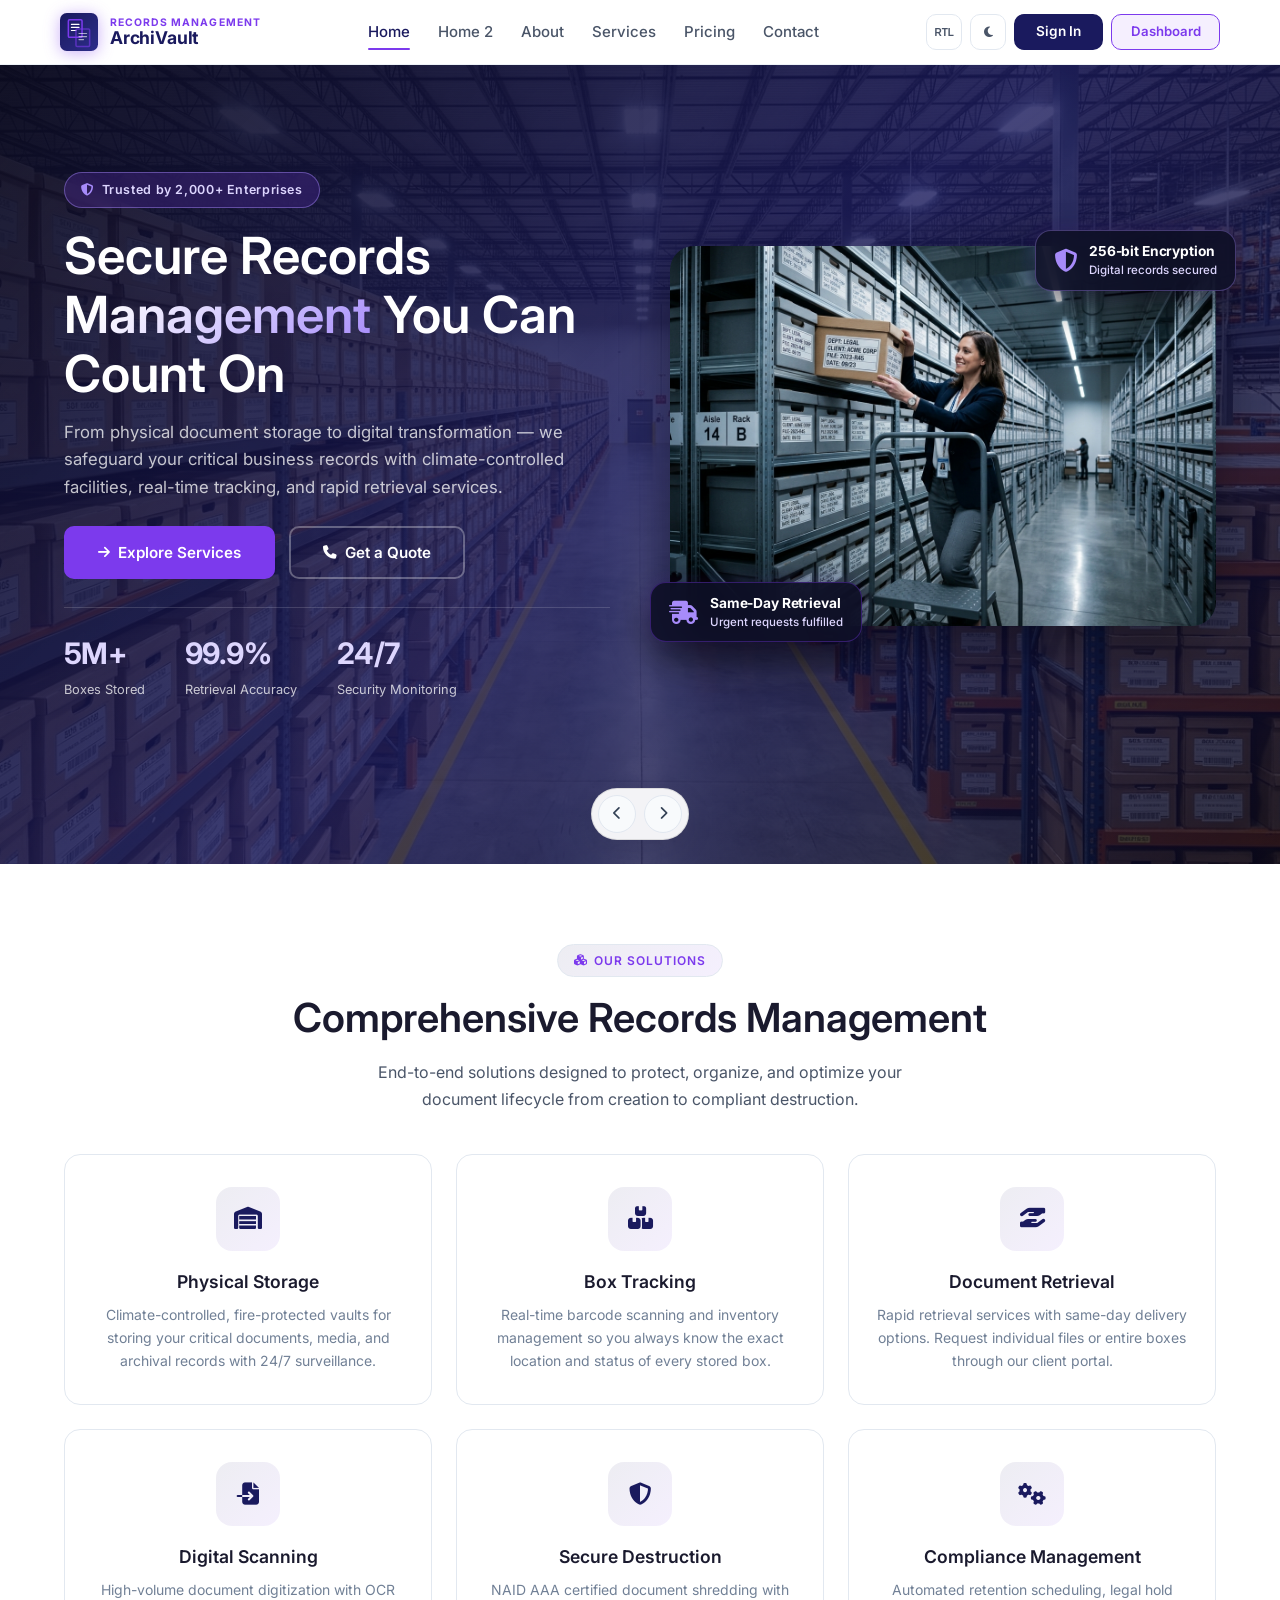
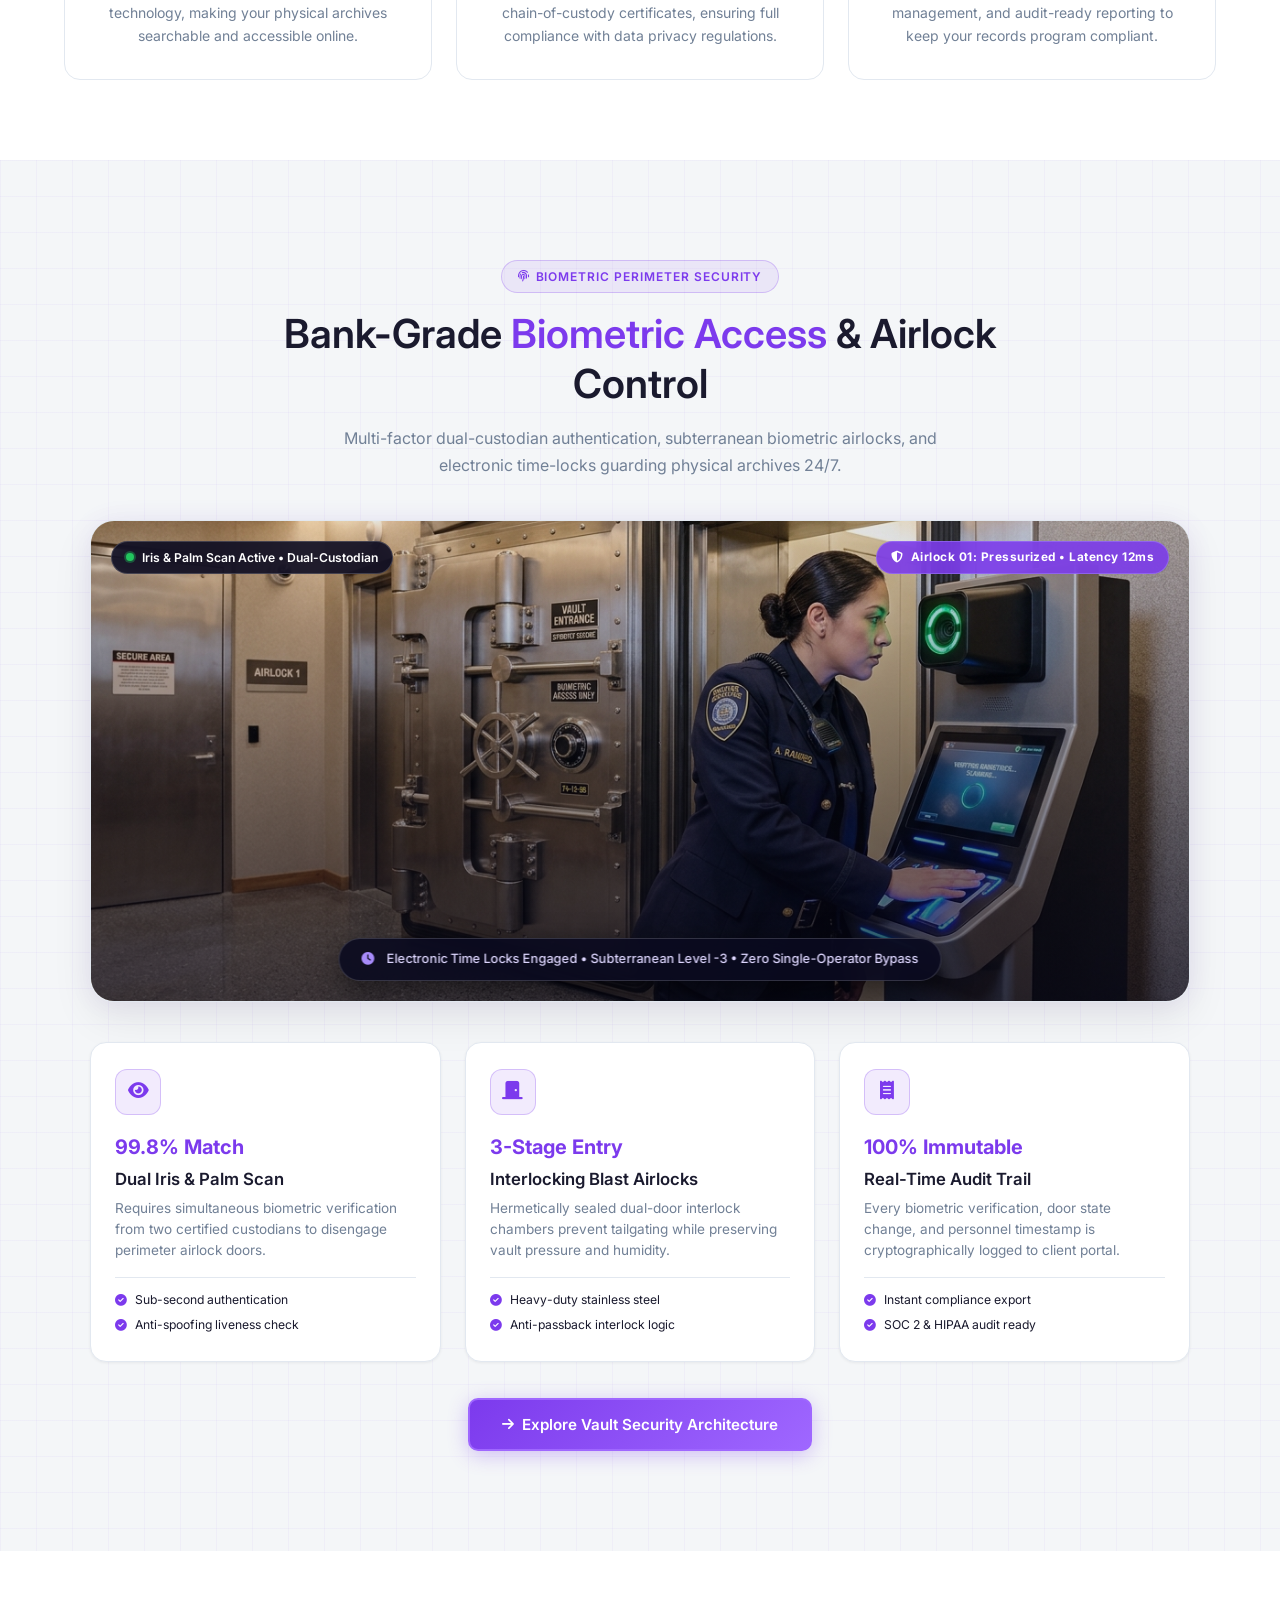
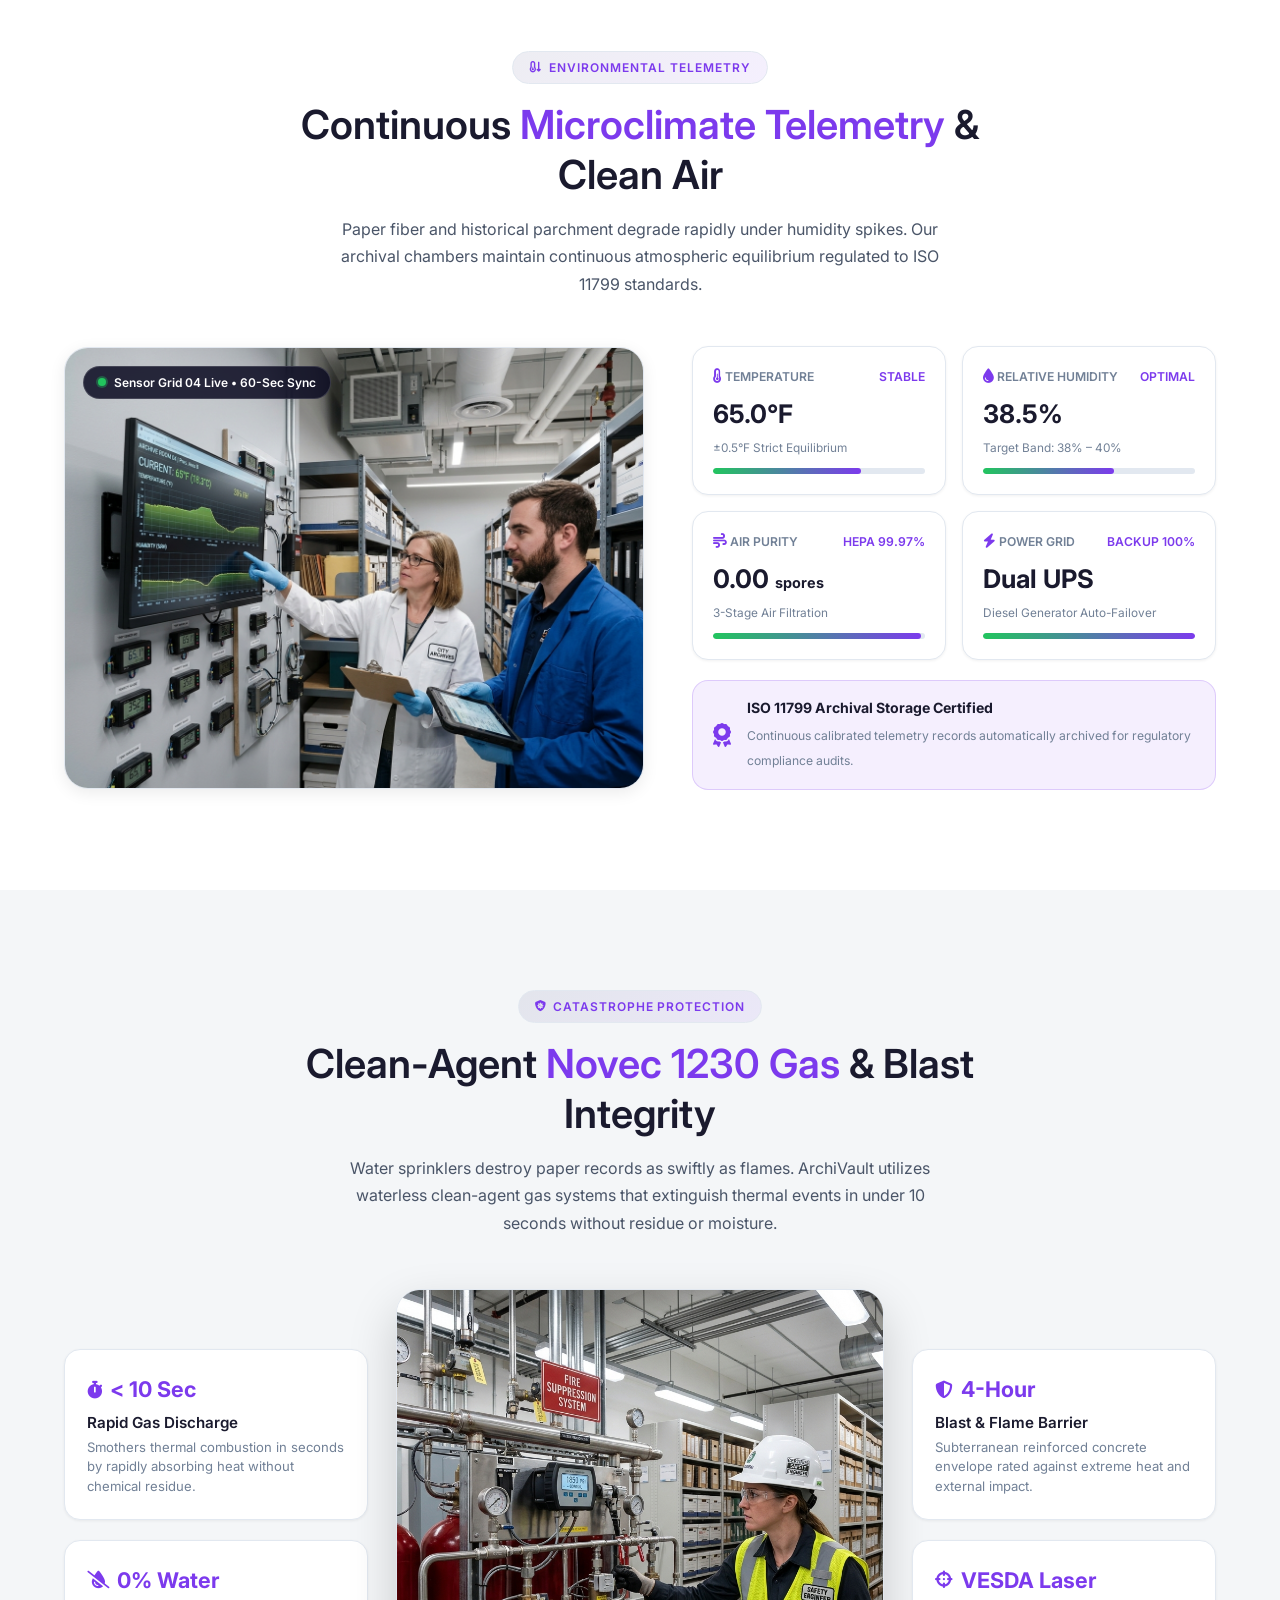
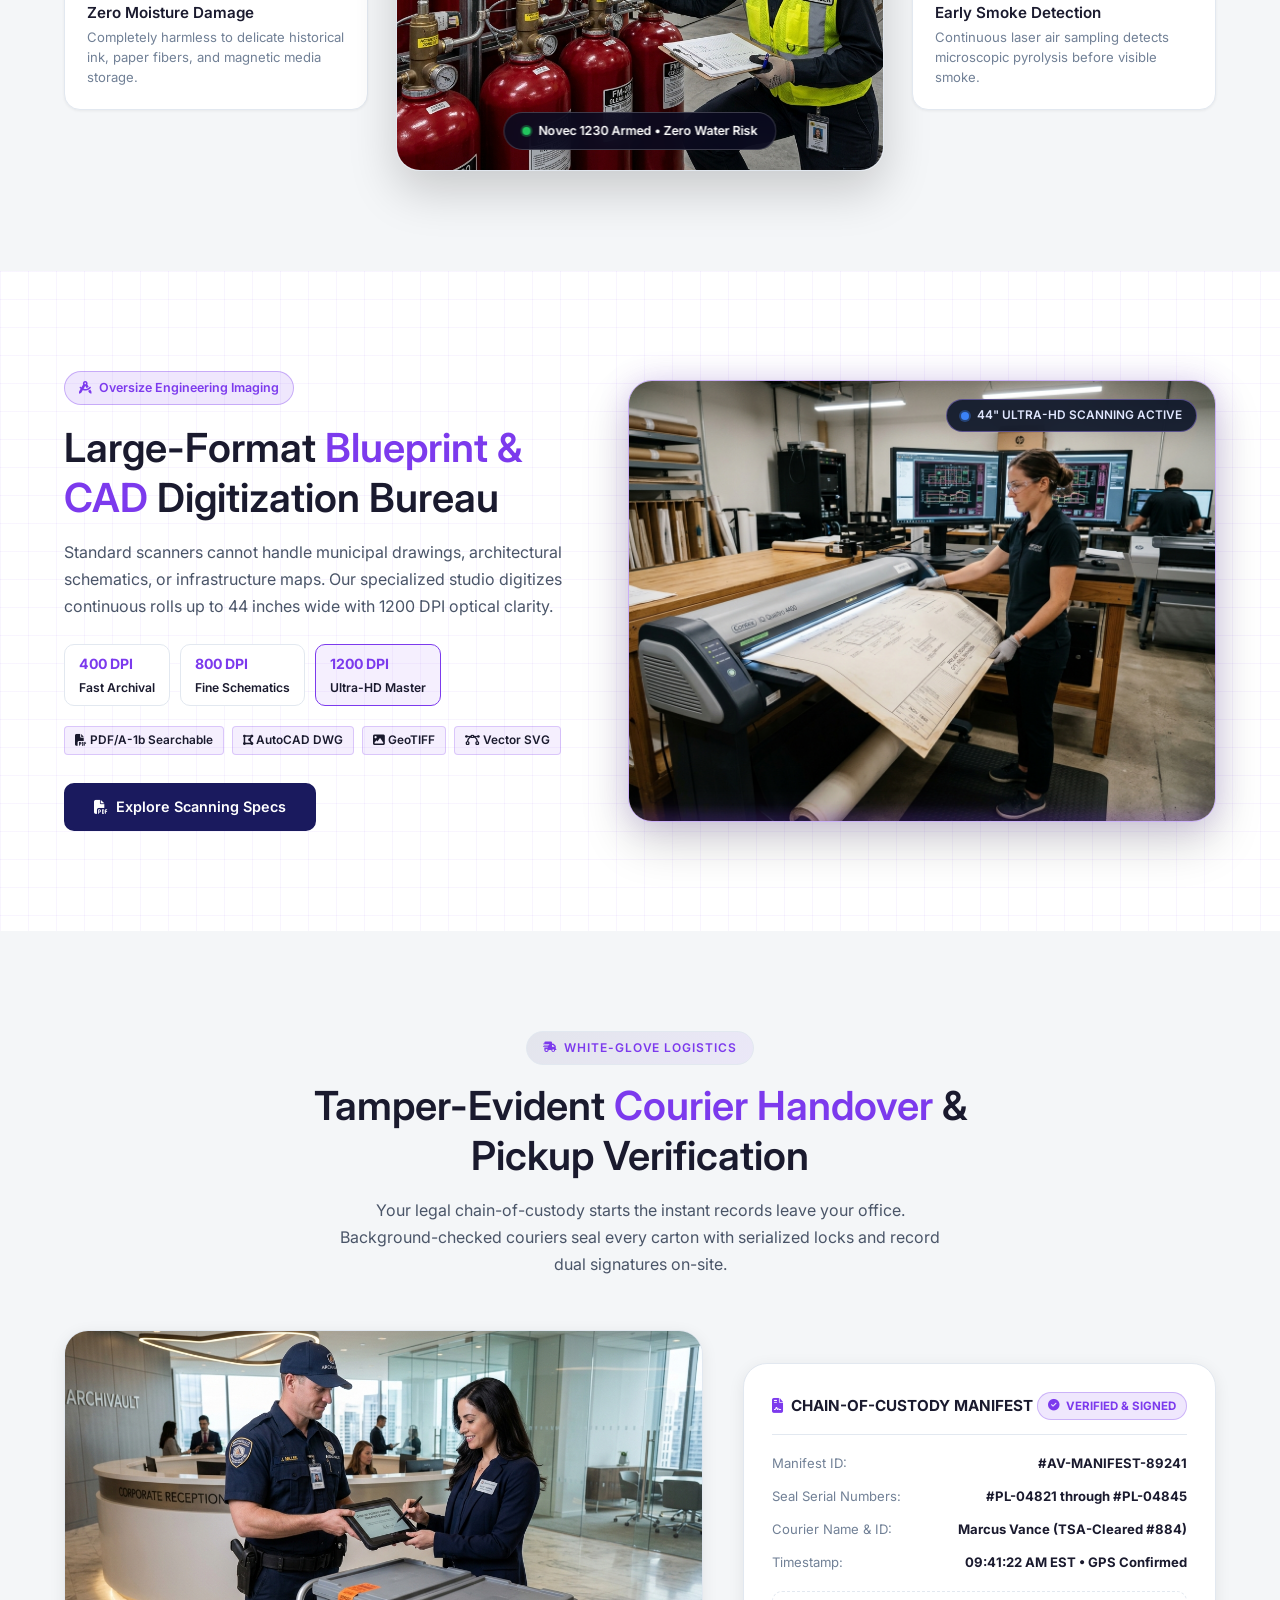
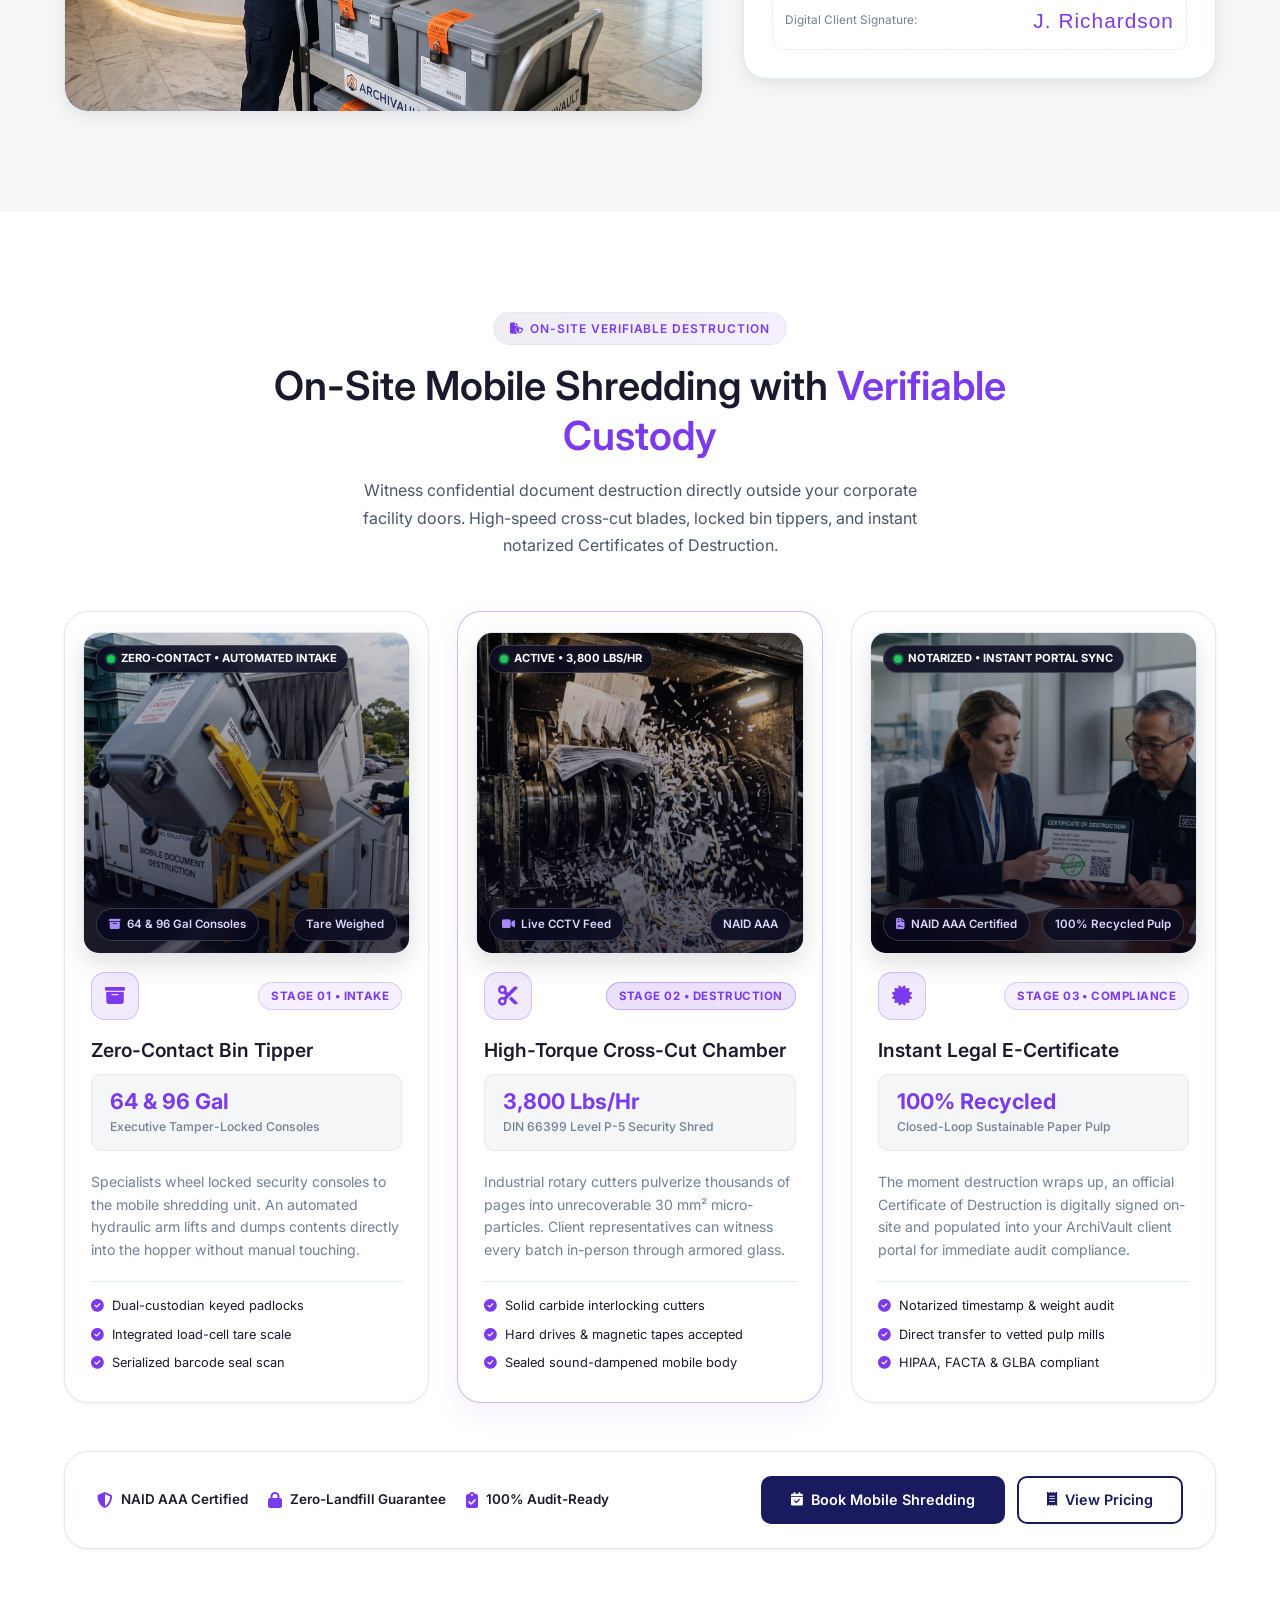
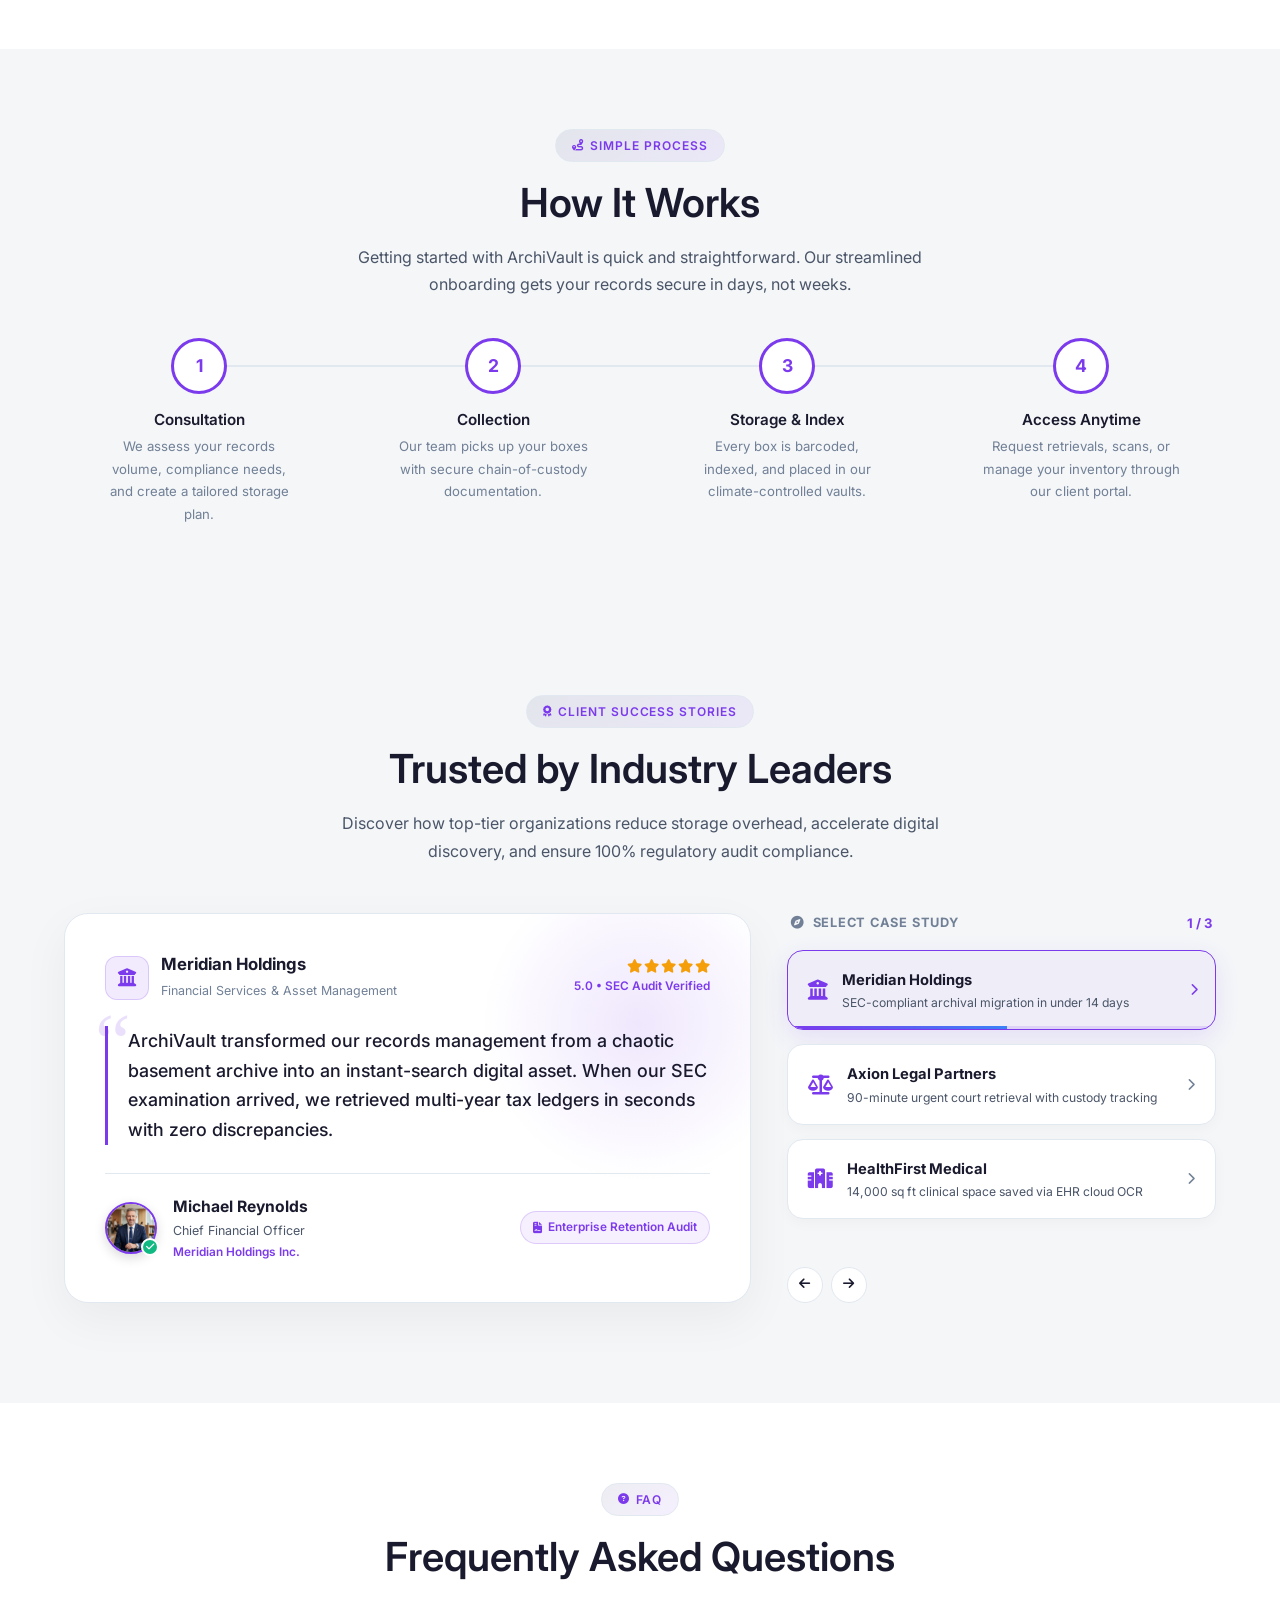
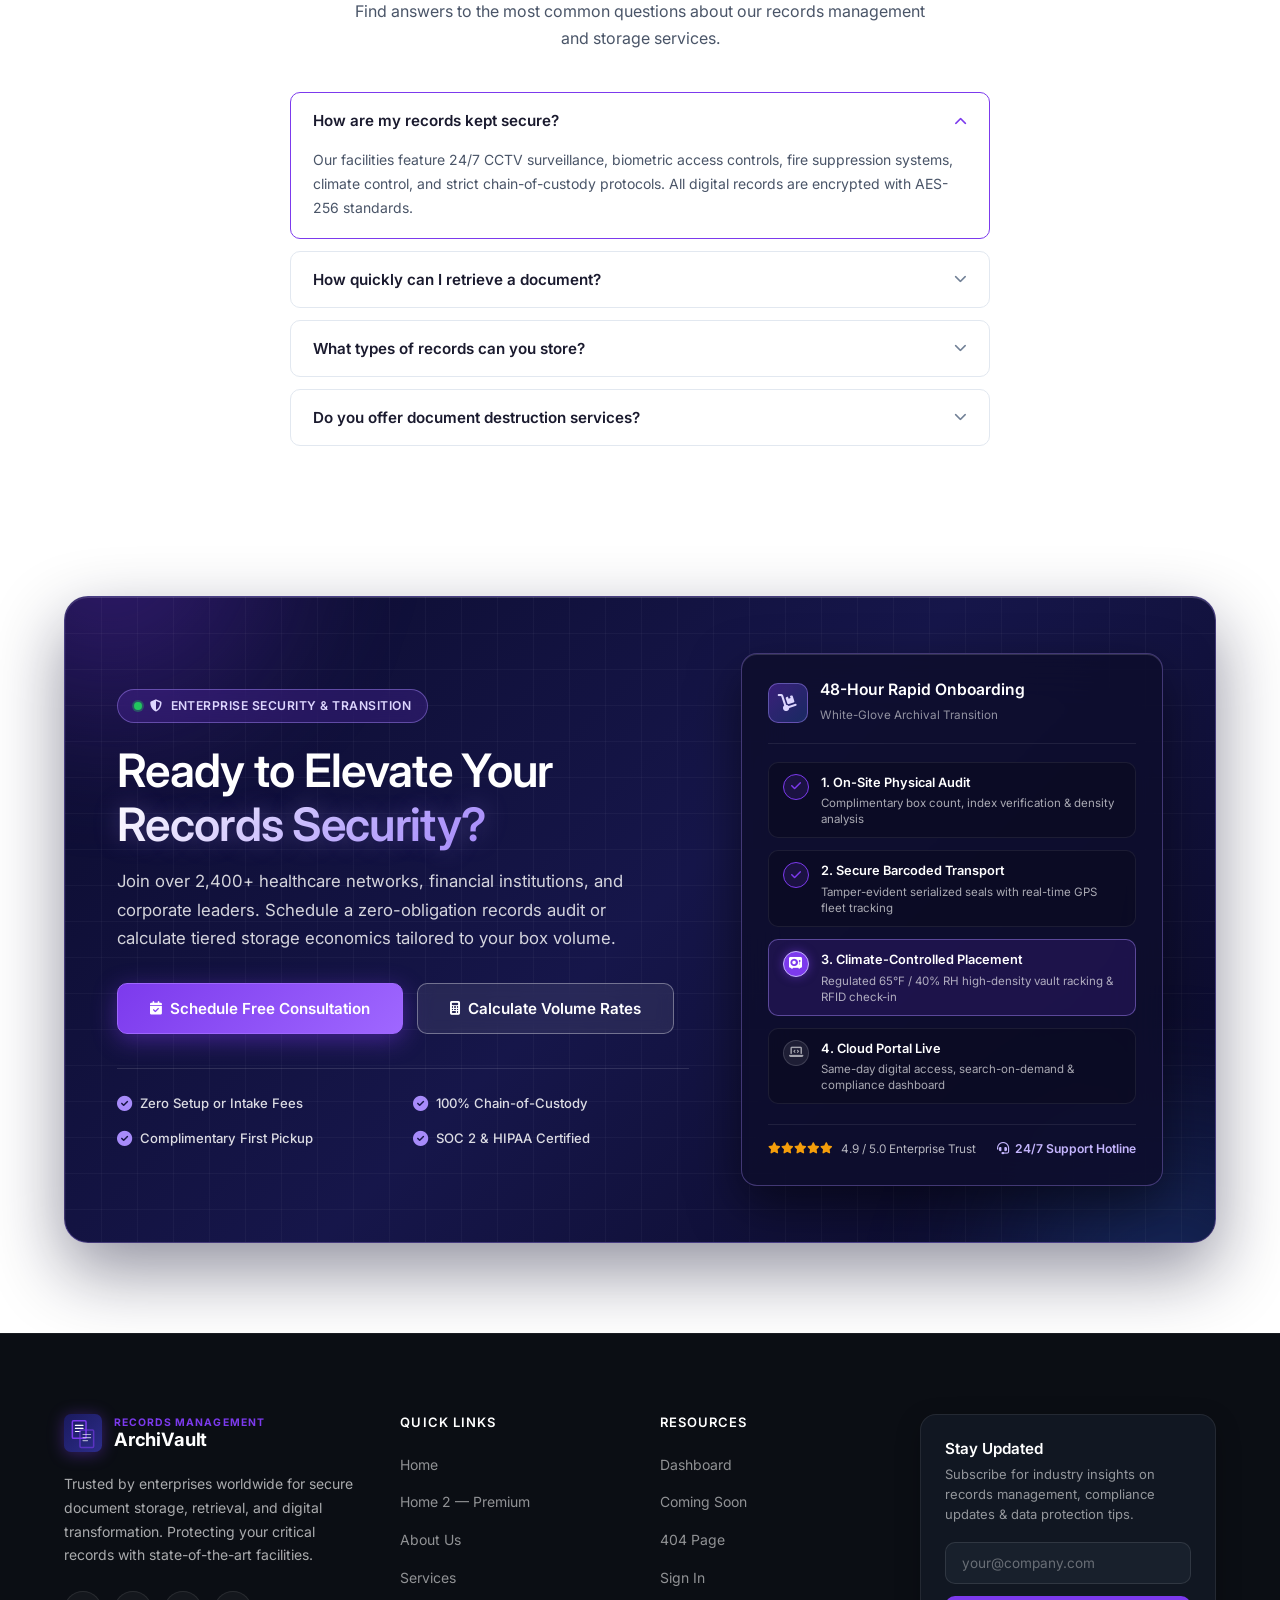
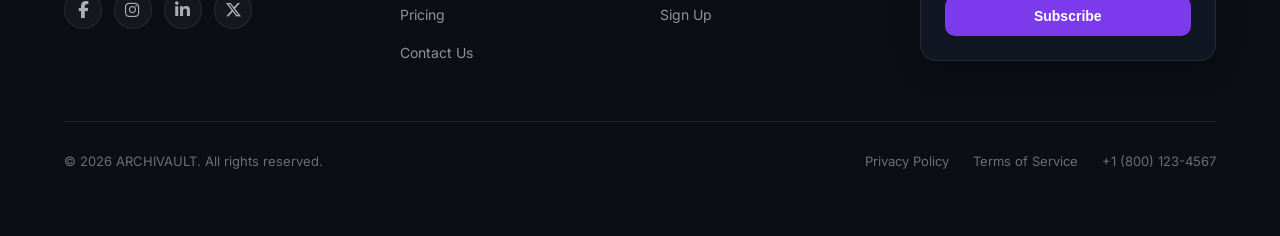
==== commit f4b98ec9: "feat: add comprehensive asset imagery and update pricing page layout and content" ====
--- a/index.html
+++ b/index.html
@@ -10,7 +10,7 @@
     <link rel="preconnect" href="https://fonts.gstatic.com" crossorigin>
     <link href="https://fonts.googleapis.com/css2?family=Inter:wght@400;500;600;700&display=swap" rel="stylesheet">
     <link rel="stylesheet" href="https://cdnjs.cloudflare.com/ajax/libs/font-awesome/6.5.1/css/all.min.css">
-    <link rel="stylesheet" href="style.css?v=7.4">
+    <link rel="stylesheet" href="style.css?v=12.2">
     <script>
         (function(){try{if(localStorage.getItem('av-dark')==='1'){document.documentElement.classList.add('dark')}if(localStorage.getItem('av-rtl')==='1'){document.documentElement.setAttribute('dir','rtl')}}catch(e){}})();
     </script>
@@ -20,55 +20,168 @@
 <div id="navbar-placeholder"></div>
 
 <main>
-    <!-- Hero Section -->
-    <section class="hero">
-        <div class="hero-bg">
-            <img src="assets/images/hero-storage-facility.jpg" alt="Modern records storage warehouse facility">
-        </div>
-        <div class="hero-overlay"></div>
-        <div class="hero-content">
-            <div class="hero-text">
-                <div class="hero-badge"><i class="fas fa-shield-halved"></i> Trusted by 2,000+ Enterprises</div>
-                <h1>Secure Records <span>Management</span> You Can Count On</h1>
-                <p class="hero-desc">From physical document storage to digital transformation — we safeguard your critical business records with climate-controlled facilities, real-time tracking, and rapid retrieval services.</p>
-                <div class="hero-actions">
-                    <a href="services.html" class="btn btn-primary btn-lg"><i class="fas fa-arrow-right"></i> Explore Services</a>
-                    <a href="contact.html" class="btn btn-secondary btn-lg"><i class="fas fa-phone"></i> Get a Quote</a>
-                </div>
-                <div class="hero-stats">
-                    <div>
-                        <div class="hero-stat-value" data-count="5" data-suffix="M+">0</div>
-                        <div class="hero-stat-label">Boxes Stored</div>
-                    </div>
-                    <div>
-                        <div class="hero-stat-value" data-count="99" data-suffix=".9%">0</div>
-                        <div class="hero-stat-label">Retrieval Accuracy</div>
-                    </div>
-                    <div>
-                        <div class="hero-stat-value" data-count="24" data-suffix="/7">0</div>
-                        <div class="hero-stat-label">Security Monitoring</div>
-                    </div>
-                </div>
-            </div>
-            <div class="hero-media">
-                <div class="hero-media-card">
-                    <img src="assets/images/retrieval-service.jpg" alt="Document retrieval specialist organizing records">
-                </div>
-                <div class="hero-float-card top">
-                    <div class="hero-float-icon"><i class="fas fa-lock"></i></div>
-                    <div class="hero-float-text">
-                        <strong>256-bit Encryption</strong>
-                        <small>Digital records secured</small>
-                    </div>
-                </div>
-                <div class="hero-float-card bottom">
-                    <div class="hero-float-icon"><i class="fas fa-truck-fast"></i></div>
-                    <div class="hero-float-text">
-                        <strong>Same-Day Retrieval</strong>
-                        <small>Urgent requests fulfilled</small>
-                    </div>
-                </div>
-            </div>
+    <!-- Hero Slider (3 Slides with 5s Automated Interval) -->
+    <section class="hero hero-slider" id="heroSlider">
+        <!-- Slide 1: Physical Records Management & Climate Vaults -->
+        <div class="hero-slide active" aria-hidden="false">
+            <div class="hero-slide-bg">
+                <img src="assets/images/hero-storage-facility.jpg" alt="Modern records storage warehouse facility">
+            </div>
+            <div class="hero-overlay"></div>
+            <div class="hero-content">
+                <div class="hero-text">
+                    <div class="hero-badge"><i class="fas fa-shield-halved"></i> Trusted by 2,000+ Enterprises</div>
+                    <h1>Secure Records <span>Management</span> You Can Count On</h1>
+                    <p class="hero-desc">From physical document storage to digital transformation — we safeguard your critical business records with climate-controlled facilities, real-time tracking, and rapid retrieval services.</p>
+                    <div class="hero-actions">
+                        <a href="services.html" class="btn btn-primary btn-lg"><i class="fas fa-arrow-right"></i> Explore Services</a>
+                        <a href="contact.html" class="btn btn-secondary btn-lg"><i class="fas fa-phone"></i> Get a Quote</a>
+                    </div>
+                    <div class="hero-stats">
+                        <div>
+                            <div class="hero-stat-value" data-count="5" data-suffix="M+">5M+</div>
+                            <div class="hero-stat-label">Boxes Stored</div>
+                        </div>
+                        <div>
+                            <div class="hero-stat-value" data-count="99" data-suffix=".9%">99.9%</div>
+                            <div class="hero-stat-label">Retrieval Accuracy</div>
+                        </div>
+                        <div>
+                            <div class="hero-stat-value" data-count="24" data-suffix="/7">24/7</div>
+                            <div class="hero-stat-label">Security Monitoring</div>
+                        </div>
+                    </div>
+                </div>
+                <div class="hero-media">
+                    <div class="hero-media-card">
+                        <img src="assets/images/retrieval-service.jpg" alt="Document retrieval specialist organizing records">
+                    </div>
+                    <div class="hero-float-card top">
+                        <div class="hero-float-icon"><i class="fas fa-shield-halved"></i></div>
+                        <div class="hero-float-text">
+                            <strong>256-bit Encryption</strong>
+                            <small>Digital records secured</small>
+                        </div>
+                    </div>
+                    <div class="hero-float-card bottom">
+                        <div class="hero-float-icon"><i class="fas fa-truck-fast"></i></div>
+                        <div class="hero-float-text">
+                            <strong>Same-Day Retrieval</strong>
+                            <small>Urgent requests fulfilled</small>
+                        </div>
+                    </div>
+                </div>
+            </div>
+        </div>
+
+        <!-- Slide 2: High-Speed Scanning & AI OCR Archiving -->
+        <div class="hero-slide" aria-hidden="true">
+            <div class="hero-slide-bg">
+                <img src="assets/images/blueprint-scanning-studio.jpg" alt="High speed blueprint and document digitization studio">
+            </div>
+            <div class="hero-overlay"></div>
+            <div class="hero-content">
+                <div class="hero-text">
+                    <div class="hero-badge"><i class="fas fa-bolt"></i> High-Speed OCR Digitization</div>
+                    <h1>Smart Scanning & <span>Instant Digital</span> Retrieval</h1>
+                    <p class="hero-desc">Transform legacy paper archives into searchable, AI-indexed digital assets. Access mission-critical files in seconds with multi-tier access control and 99.8% OCR text accuracy.</p>
+                    <div class="hero-actions">
+                        <a href="services.html" class="btn btn-primary btn-lg"><i class="fas fa-file-invoice"></i> Digitization Services</a>
+                        <a href="dashboard.html" class="btn btn-secondary btn-lg"><i class="fas fa-laptop-code"></i> Client Portal Demo</a>
+                    </div>
+                    <div class="hero-stats">
+                        <div>
+                            <div class="hero-stat-value" data-count="12" data-suffix="M+">12M+</div>
+                            <div class="hero-stat-label">Pages Digitized</div>
+                        </div>
+                        <div>
+                            <div class="hero-stat-value" data-count="2" data-prefix="< " data-suffix=" hr">< 2 hr</div>
+                            <div class="hero-stat-label">Digital Turnaround</div>
+                        </div>
+                        <div>
+                            <div class="hero-stat-value" data-count="99" data-suffix=".8%">99.8%</div>
+                            <div class="hero-stat-label">OCR Accuracy</div>
+                        </div>
+                    </div>
+                </div>
+                <div class="hero-media">
+                    <div class="hero-media-card">
+                        <img src="assets/images/ai-ocr-pipeline-engineers.jpg" alt="AI OCR scanning engineers processing archival records">
+                    </div>
+                    <div class="hero-float-card top">
+                        <div class="hero-float-icon"><i class="fas fa-microchip"></i></div>
+                        <div class="hero-float-text">
+                            <strong>AI Text Extraction</strong>
+                            <small>Searchable PDF & TIFF</small>
+                        </div>
+                    </div>
+                    <div class="hero-float-card bottom">
+                        <div class="hero-float-icon"><i class="fas fa-cloud-arrow-up"></i></div>
+                        <div class="hero-float-text">
+                            <strong>Instant Cloud Access</strong>
+                            <small>Encrypted Client Portal</small>
+                        </div>
+                    </div>
+                </div>
+            </div>
+        </div>
+
+        <!-- Slide 3: NAID AAA Certified Destruction & Chain-of-Custody -->
+        <div class="hero-slide" aria-hidden="true">
+            <div class="hero-slide-bg">
+                <img src="assets/images/fireproof-vault-chamber.jpg" alt="Fireproof high-density archival chamber">
+            </div>
+            <div class="hero-overlay"></div>
+            <div class="hero-content">
+                <div class="hero-text">
+                    <div class="hero-badge"><i class="fas fa-certificate"></i> NAID AAA Certified Compliance</div>
+                    <h1>Certified Destruction & <span>Strict Chain of</span> Custody</h1>
+                    <p class="hero-desc">Ensure complete regulatory adherence for HIPAA, FACTA, and GDPR. We provide scheduled mobile shredding, serialized barcode seals, and verifiable certificates of destruction.</p>
+                    <div class="hero-actions">
+                        <a href="services.html" class="btn btn-primary btn-lg"><i class="fas fa-shield-halved"></i> Certified Shredding</a>
+                        <a href="pricing.html" class="btn btn-secondary btn-lg"><i class="fas fa-calculator"></i> View Pricing</a>
+                    </div>
+                    <div class="hero-stats">
+                        <div>
+                            <div class="hero-stat-value" data-count="100" data-suffix="%">100%</div>
+                            <div class="hero-stat-label">Chain-of-Custody</div>
+                        </div>
+                        <div>
+                            <div class="hero-stat-value" data-count="0" data-suffix=" Breaches">0 Breaches</div>
+                            <div class="hero-stat-label">Security Record</div>
+                        </div>
+                        <div>
+                            <div class="hero-stat-value" data-count="100" data-suffix="%">100%</div>
+                            <div class="hero-stat-label">Eco-Recycled</div>
+                        </div>
+                    </div>
+                </div>
+                <div class="hero-media">
+                    <div class="hero-media-card">
+                        <img src="assets/images/mobile-shredding-operation.jpg" alt="Mobile secure document shredding truck on site">
+                    </div>
+                    <div class="hero-float-card top">
+                        <div class="hero-float-icon"><i class="fas fa-stamp"></i></div>
+                        <div class="hero-float-text">
+                            <strong>NAID AAA Certified</strong>
+                            <small>100% Destruction Guarantee</small>
+                        </div>
+                    </div>
+                    <div class="hero-float-card bottom">
+                        <div class="hero-float-icon"><i class="fas fa-barcode"></i></div>
+                        <div class="hero-float-text">
+                            <strong>Serialized Seals</strong>
+                            <small>Tamper-Evident Tracking</small>
+                        </div>
+                    </div>
+                </div>
+            </div>
+        </div>
+
+        <!-- Hero Slider Controls -->
+        <div class="hero-slider-controls">
+            <button class="hero-nav-btn" id="heroPrevBtn" aria-label="Previous slide"><i class="fas fa-chevron-left"></i></button>
+            <button class="hero-nav-btn" id="heroNextBtn" aria-label="Next slide"><i class="fas fa-chevron-right"></i></button>
         </div>
     </section>
 
@@ -119,7 +232,7 @@
         <div class="container">
             <div class="panoramic-header-wrap">
                 <div class="section-badge fade-up"><i class="fas fa-fingerprint"></i> Biometric Perimeter Security</div>
-                <h2 class="section-title fade-up">Bank-Grade <span style="color:#C4B5FD;">Biometric Access</span> & Airlock Control</h2>
+                <h2 class="section-title fade-up">Bank-Grade <span class="biometric-highlight" style="color:var(--secondary);">Biometric Access</span> & Airlock Control</h2>
                 <p class="section-desc fade-up">Multi-factor dual-custodian authentication, subterranean biometric airlocks, and electronic time-locks guarding physical archives 24/7.</p>
             </div>
 
@@ -282,7 +395,7 @@
 
                 <!-- Center Panoramic Media -->
                 <div class="fortress-center-media fade-up">
-                    <img src="assets/images/fireproof-vault-chamber.jpg" alt="Certified fire safety engineer inspecting clean-agent Novec 1230 gas suppression cylinder system and blast vault doors" loading="lazy">
+                    <img src="assets/images/novec-suppression-system.jpg" alt="Certified fire safety engineer inspecting clean-agent Novec 1230 gas suppression cylinder system and blast vault doors" loading="lazy">
                     <div class="fortress-media-badge">
                         <span class="badge-dot green"></span> Novec 1230 Armed • Zero Water Risk
                     </div>
@@ -298,7 +411,7 @@
                     <div class="fortress-spec-box">
                         <div class="fortress-spec-metric"><i class="fas fa-crosshairs"></i> VESDA Laser</div>
                         <h4>Early Smoke Detection</h4>
-                        <p>Continuous laser air sampling detects microscopic pyrolysis before visible smoke appears.</p>
+                        <p>Continuous laser air sampling detects microscopic pyrolysis before visible smoke.</p>
                     </div>
                 </div>
             </div>
@@ -315,8 +428,8 @@
                 <!-- Left Specs & Format Controller -->
                 <div class="cad-content slide-left">
                     <div class="cad-badge"><i class="fas fa-compass-drafting"></i> Oversize Engineering Imaging</div>
-                    <h2 class="section-title" style="text-align:left; margin-bottom:16px;">Large-Format <span style="color:var(--secondary);">Blueprint & CAD</span> Digitization Bureau</h2>
-                    <p class="section-desc" style="text-align:left; margin-bottom:20px;">Standard scanners cannot handle municipal drawings, architectural schematics, or infrastructure maps. Our specialized studio digitizes continuous rolls up to 44 inches wide with 1200 DPI optical clarity.</p>
+                    <h2 class="section-title">Large-Format <span style="color:var(--secondary);">Blueprint & CAD</span> Digitization Bureau</h2>
+                    <p class="section-desc">Standard scanners cannot handle municipal drawings, architectural schematics, or infrastructure maps. Our specialized studio digitizes continuous rolls up to 44 inches wide with 1200 DPI optical clarity.</p>
                     
                     <!-- Resolution Chips -->
                     <div class="cad-resolutions-strip">
@@ -347,7 +460,7 @@
 
                 <!-- Right Scanner Screen with Live Laser Beam Animation -->
                 <div class="cad-scanner-screen slide-right">
-                    <img src="assets/images/blueprint-scanning-studio.jpg" alt="Specialist feeding wide 42-inch architectural blueprint into large-format roll scanner with CAD monitors" loading="lazy">
+                    <img src="assets/images/wide-format-blueprint-scanner.jpg" alt="Specialist feeding wide 42-inch architectural blueprint into large-format roll scanner with CAD monitors" loading="lazy">
                     <div class="cad-laser-line"></div>
                     <div class="cad-status-tag">
                         <span class="badge-dot blue"></span> 44" ULTRA-HD SCANNING ACTIVE
@@ -436,7 +549,7 @@
                         <div class="shred-metric-value">64 & 96 Gal</div>
                         <div class="shred-metric-label">Executive Tamper-Locked Consoles</div>
                     </div>
-                    <p class="shred-card-desc">Specialists wheel locked security consoles to the mobile shredding unit. An automated hydraulic arm lifts and dumps contents directly into the sealed hopper without manual touching.</p>
+                    <p class="shred-card-desc">Specialists wheel locked security consoles to the mobile shredding unit. An automated hydraulic arm lifts and dumps contents directly into the hopper without manual touching.</p>
                     <div class="shred-pills-list">
                         <div class="shred-pill"><i class="fas fa-check-circle"></i> Dual-custodian keyed padlocks</div>
                         <div class="shred-pill"><i class="fas fa-check-circle"></i> Integrated load-cell tare scale</div>
@@ -447,14 +560,14 @@
                 <!-- Card 2: Featured Visual Centerpiece with Generated Image -->
                 <div class="shred-card featured-card fade-up">
                     <div class="shred-visual-frame">
-                        <img src="assets/images/mobile-shredding-operation.jpg" alt="Enterprise document destruction security specialist operating high-tech mobile shredding truck on-site with visible cross-cut blades and diagnostic console" class="shred-visual-img" loading="lazy">
+                        <img src="assets/images/crosscut-shredder-mechanism.jpg" alt="High-torque cross-cut mobile shredder blades destroying confidential records into unrecoverable particles" class="shred-visual-img" loading="lazy">
                         <div class="shred-visual-overlay"></div>
                         <div class="shred-visual-badge-top">
                             <span class="badge-dot green"></span> ACTIVE • 3,800 LBS/HR
                         </div>
                         <div class="shred-visual-badge-bottom">
-                            <span><i class="fas fa-video"></i> Live CCTV Witness Feed</span>
-                            <span>NAID AAA #SH-409</span>
+                            <span><i class="fas fa-video"></i> Live CCTV Feed</span>
+                            <span>NAID AAA </span>
                         </div>
                     </div>
                     <div class="shred-card-head">
@@ -466,7 +579,7 @@
                         <div class="shred-metric-value">3,800 Lbs/Hr</div>
                         <div class="shred-metric-label">DIN 66399 Level P-5 Security Shred</div>
                     </div>
-                    <p class="shred-card-desc">Industrial rotary cutters pulverize thousands of pages into unrecoverable 30 mm² micro-particles. Client representatives can witness every batch in-person through armored glass or CCTV monitors.</p>
+                    <p class="shred-card-desc">Industrial rotary cutters pulverize thousands of pages into unrecoverable 30 mm² micro-particles. Client representatives can witness every batch in-person through armored glass.</p>
                     <div class="shred-pills-list">
                         <div class="shred-pill"><i class="fas fa-check-circle"></i> Solid carbide interlocking cutters</div>
                         <div class="shred-pill"><i class="fas fa-check-circle"></i> Hard drives & magnetic tapes accepted</div>
@@ -551,55 +664,217 @@
         </div>
     </section>
 
-    <!-- Testimonials -->
-    <section class="section section-alt">
-        <div class="container text-center">
-            <div class="section-badge fade-up"><i class="fas fa-quote-left"></i> Client Testimonials</div>
-            <h2 class="section-title fade-up">Trusted by Industry Leaders</h2>
-            <p class="section-desc fade-up">See what our clients have to say about our records management services and how we've helped transform their document workflows.</p>
-            <div class="testimonials-grid">
-                <div class="testimonial-card fade-up">
-                    <div class="testimonial-stars">
-                        <i class="fas fa-star"></i><i class="fas fa-star"></i><i class="fas fa-star"></i><i class="fas fa-star"></i><i class="fas fa-star"></i>
-                    </div>
-                    <p class="testimonial-text">"ArchiVault transformed our records management. We went from a chaotic filing room to a fully indexed, retrievable archive in under two weeks."</p>
-                    <div class="testimonial-author">
-                        <div class="testimonial-avatar">
-                            <img src="assets/images/avatar-michael-reynolds.jpg" alt="Michael Reynolds" loading="lazy">
-                        </div>
-                        <div class="testimonial-info">
-                            <strong>Michael Reynolds</strong>
-                            <span>CFO, Meridian Holdings</span>
-                        </div>
-                    </div>
-                </div>
-                <div class="testimonial-card fade-up">
-                    <div class="testimonial-stars">
-                        <i class="fas fa-star"></i><i class="fas fa-star"></i><i class="fas fa-star"></i><i class="fas fa-star"></i><i class="fas fa-star"></i>
-                    </div>
-                    <p class="testimonial-text">"The same-day retrieval service is incredible. When we need a file for an audit, ArchiVault delivers within hours — every single time."</p>
-                    <div class="testimonial-author">
-                        <div class="testimonial-avatar">
-                            <img src="assets/images/avatar-sarah-patterson.jpg" alt="Sarah Patterson" loading="lazy">
-                        </div>
-                        <div class="testimonial-info">
-                            <strong>Sarah Patterson</strong>
-                            <span>Compliance Director, Axion Legal</span>
-                        </div>
-                    </div>
-                </div>
-                <div class="testimonial-card fade-up">
-                    <div class="testimonial-stars">
-                        <i class="fas fa-star"></i><i class="fas fa-star"></i><i class="fas fa-star"></i><i class="fas fa-star"></i><i class="fas fa-star"></i>
-                    </div>
-                    <p class="testimonial-text">"Their digital scanning service saved us thousands of square feet of office space. We can now search 20 years of records in seconds."</p>
-                    <div class="testimonial-author">
-                        <div class="testimonial-avatar">
-                            <img src="assets/images/avatar-james-kowalski.jpg" alt="James Kowalski" loading="lazy">
-                        </div>
-                        <div class="testimonial-info">
-                            <strong>James Kowalski</strong>
-                            <span>IT Director, HealthFirst Medical</span>
+    <!-- Testimonials Redesign: Executive Case Study Spotlight & Story Rail -->
+    <section class="section section-alt testimonials-hub-section" id="testimonials">
+        <div class="container">
+            <div class="testimonials-hub-header text-center">
+                <div class="section-badge fade-up">
+                    <i class="fas fa-award"></i> Client Success Stories
+                </div>
+                <h2 class="section-title fade-up">Trusted by Industry Leaders</h2>
+                <p class="section-desc fade-up">
+                    Discover how top-tier organizations reduce storage overhead, accelerate digital discovery, and ensure 100% regulatory audit compliance.
+                </p>
+            </div>
+
+            <!-- Spotlight Hub Grid -->
+            <div class="t-hub-grid">
+                <!-- Left: Main Spotlight Stage -->
+                <div class="t-spotlight-stage">
+                    <div class="t-spotlight-carousel" id="tSpotlightCarousel">
+                        <!-- Panel 1: Meridian Holdings -->
+                        <div class="t-spotlight-panel active" data-story="0">
+                            <div class="t-panel-backdrop-glow"></div>
+                            
+                            <div class="t-panel-top">
+                                <div class="t-company-tag">
+                                    <div class="t-company-icon"><i class="fas fa-building-columns"></i></div>
+                                    <div>
+                                        <h3 class="t-company-name">Meridian Holdings</h3>
+                                        <span class="t-company-sector">Financial Services & Asset Management</span>
+                                    </div>
+                                </div>
+                                <div class="t-verified-audit-badge">
+                                    <div class="t-audit-stars">
+                                        <i class="fas fa-star"></i><i class="fas fa-star"></i><i class="fas fa-star"></i><i class="fas fa-star"></i><i class="fas fa-star"></i>
+                                    </div>
+                                    <span>5.0 • SEC Audit Verified</span>
+                                </div>
+                            </div>
+
+                            <div class="t-quote-wrapper">
+                                <div class="t-giant-quote-mark">“</div>
+                                <blockquote class="t-main-quote">
+                                    ArchiVault transformed our records management from a chaotic basement archive into an instant-search digital asset. When our SEC examination arrived, we retrieved multi-year tax ledgers in seconds with zero discrepancies.
+                                </blockquote>
+                            </div>
+
+                            <!-- Executive Profile Footer -->
+                            <div class="t-profile-footer">
+                                <div class="t-exec-avatar">
+                                    <img src="assets/images/avatar-michael-reynolds.jpg" alt="Michael Reynolds" loading="lazy">
+                                    <span class="t-exec-verified-check"><i class="fas fa-check"></i></span>
+                                </div>
+                                <div class="t-exec-details">
+                                    <strong class="t-exec-name">Michael Reynolds</strong>
+                                    <span class="t-exec-title">Chief Financial Officer</span>
+                                    <span class="t-exec-org">Meridian Holdings Inc.</span>
+                                </div>
+                                <div class="t-case-study-tag">
+                                    <i class="fas fa-file-contract"></i> Enterprise Retention Audit
+                                </div>
+                            </div>
+                        </div>
+
+                        <!-- Panel 2: Axion Legal Partners -->
+                        <div class="t-spotlight-panel" data-story="1">
+                            <div class="t-panel-backdrop-glow"></div>
+                            
+                            <div class="t-panel-top">
+                                <div class="t-company-tag">
+                                    <div class="t-company-icon"><i class="fas fa-scale-balanced"></i></div>
+                                    <div>
+                                        <h3 class="t-company-name">Axion Legal Partners</h3>
+                                        <span class="t-company-sector">Corporate Litigation & Compliance</span>
+                                    </div>
+                                </div>
+                                <div class="t-verified-audit-badge">
+                                    <div class="t-audit-stars">
+                                        <i class="fas fa-star"></i><i class="fas fa-star"></i><i class="fas fa-star"></i><i class="fas fa-star"></i><i class="fas fa-star"></i>
+                                    </div>
+                                    <span>5.0 • NAID AAA Chain Verified</span>
+                                </div>
+                            </div>
+
+                            <div class="t-quote-wrapper">
+                                <div class="t-giant-quote-mark">“</div>
+                                <blockquote class="t-main-quote">
+                                    When judges demand subpoenaed trial records on emergency notice, ArchiVault delivers physical evidentiary binders within 90 minutes. Their barcode-scanned chain of custody and tamper-evident seals are legally bulletproof.
+                                </blockquote>
+                            </div>
+
+                            <!-- Executive Profile Footer -->
+                            <div class="t-profile-footer">
+                                <div class="t-exec-avatar">
+                                    <img src="assets/images/avatar-sarah-patterson.jpg" alt="Sarah Patterson" loading="lazy">
+                                    <span class="t-exec-verified-check"><i class="fas fa-check"></i></span>
+                                </div>
+                                <div class="t-exec-details">
+                                    <strong class="t-exec-name">Sarah Patterson</strong>
+                                    <span class="t-exec-title">Director of Regulatory Compliance</span>
+                                    <span class="t-exec-org">Axion Legal Partners LLP</span>
+                                </div>
+                                <div class="t-case-study-tag">
+                                    <i class="fas fa-gavel"></i> Federal Litigation Support
+                                </div>
+                            </div>
+                        </div>
+
+                        <!-- Panel 3: HealthFirst Medical Network -->
+                        <div class="t-spotlight-panel" data-story="2">
+                            <div class="t-panel-backdrop-glow"></div>
+                            
+                            <div class="t-panel-top">
+                                <div class="t-company-tag">
+                                    <div class="t-company-icon"><i class="fas fa-hospital"></i></div>
+                                    <div>
+                                        <h3 class="t-company-name">HealthFirst Medical</h3>
+                                        <span class="t-company-sector">Healthcare System & Hospital Network</span>
+                                    </div>
+                                </div>
+                                <div class="t-verified-audit-badge">
+                                    <div class="t-audit-stars">
+                                        <i class="fas fa-star"></i><i class="fas fa-star"></i><i class="fas fa-star"></i><i class="fas fa-star"></i><i class="fas fa-star"></i>
+                                    </div>
+                                    <span>5.0 • HIPAA Certified Vaulting</span>
+                                </div>
+                            </div>
+
+                            <div class="t-quote-wrapper">
+                                <div class="t-giant-quote-mark">“</div>
+                                <blockquote class="t-main-quote">
+                                    We reclaimed 14,000 square feet of prime hospital clinical space by digitizing 20 years of medical charts. Today, our 1,200 physicians can pull up high-resolution patient histories directly in our EHR in under 3 seconds.
+                                </blockquote>
+                            </div>
+
+                            <!-- Executive Profile Footer -->
+                            <div class="t-profile-footer">
+                                <div class="t-exec-avatar">
+                                    <img src="assets/images/avatar-james-kowalski.jpg" alt="James Kowalski" loading="lazy">
+                                    <span class="t-exec-verified-check"><i class="fas fa-check"></i></span>
+                                </div>
+                                <div class="t-exec-details">
+                                    <strong class="t-exec-name">James Kowalski</strong>
+                                    <span class="t-exec-title">Chief Information Officer</span>
+                                    <span class="t-exec-org">HealthFirst Medical Network</span>
+                                </div>
+                                <div class="t-case-study-tag">
+                                    <i class="fas fa-hospital-user"></i> EHR Clinical Transformation
+                                </div>
+                            </div>
+                        </div>
+                    </div>
+                </div>
+
+                <!-- Right: Interactive Story Selector Rail -->
+                <div class="t-story-rail">
+                    <div class="t-rail-heading">
+                        <span class="t-rail-label"><i class="fas fa-compass"></i> Select Case Study</span>
+                        <div class="t-rail-counter"><span id="tCurrentIndex">1</span> / 3</div>
+                    </div>
+
+                    <div class="t-rail-items">
+                        <!-- Story Item 1 -->
+                        <div class="t-rail-item active" data-index="0" role="button" tabindex="0" aria-label="View Meridian Holdings story">
+                            <div class="t-rail-progress-bar">
+                                <div class="t-rail-progress-fill"></div>
+                            </div>
+                            <div class="t-rail-item-content">
+                                <div class="t-rail-item-icon"><i class="fas fa-building-columns"></i></div>
+                                <div class="t-rail-item-text">
+                                    <div class="t-rail-org">Meridian Holdings</div>
+                                    <div class="t-rail-summary">SEC-compliant archival migration in under 14 days</div>
+                                </div>
+                                <div class="t-rail-item-arrow"><i class="fas fa-chevron-right"></i></div>
+                            </div>
+                        </div>
+
+                        <!-- Story Item 2 -->
+                        <div class="t-rail-item" data-index="1" role="button" tabindex="0" aria-label="View Axion Legal Partners story">
+                            <div class="t-rail-progress-bar">
+                                <div class="t-rail-progress-fill"></div>
+                            </div>
+                            <div class="t-rail-item-content">
+                                <div class="t-rail-item-icon"><i class="fas fa-scale-balanced"></i></div>
+                                <div class="t-rail-item-text">
+                                    <div class="t-rail-org">Axion Legal Partners</div>
+                                    <div class="t-rail-summary">90-minute urgent court retrieval with custody tracking</div>
+                                </div>
+                                <div class="t-rail-item-arrow"><i class="fas fa-chevron-right"></i></div>
+                            </div>
+                        </div>
+
+                        <!-- Story Item 3 -->
+                        <div class="t-rail-item" data-index="2" role="button" tabindex="0" aria-label="View HealthFirst Medical story">
+                            <div class="t-rail-progress-bar">
+                                <div class="t-rail-progress-fill"></div>
+                            </div>
+                            <div class="t-rail-item-content">
+                                <div class="t-rail-item-icon"><i class="fas fa-hospital"></i></div>
+                                <div class="t-rail-item-text">
+                                    <div class="t-rail-org">HealthFirst Medical</div>
+                                    <div class="t-rail-summary">14,000 sq ft clinical space saved via EHR cloud OCR</div>
+                                </div>
+                                <div class="t-rail-item-arrow"><i class="fas fa-chevron-right"></i></div>
+                            </div>
+                        </div>
+                    </div>
+
+                    <!-- Story Rail Controls -->
+                    <div class="t-rail-nav">
+                        <div class="t-rail-nav-buttons">
+                            <button class="t-rail-btn" id="tPrevBtn" aria-label="Previous story"><i class="fas fa-arrow-left"></i></button>
+                            <button class="t-rail-btn" id="tNextBtn" aria-label="Next story"><i class="fas fa-arrow-right"></i></button>
                         </div>
                     </div>
                 </div>
@@ -738,6 +1013,6 @@
 
 <div id="footer-placeholder"></div>
 
-<script src="components.js?v=5.6"></script>
+<script src="components.js?v=8.0"></script>
 </body>
 </html>
--- a/style.css
+++ b/style.css
@@ -1049,12 +1049,17 @@
 /* ---- Hero Section (Home 1) ---- */
 .hero {
     position: relative;
-    min-height: calc(100vh - var(--navbar-h));
+    min-height: clamp(680px, calc(100vh - var(--navbar-h)), 860px);
     display: flex;
     align-items: center;
     overflow: hidden;
     background: var(--primary-dark);
-    padding: 50px 0 60px;
+    padding: 40px 0 70px;
+}
+
+.hero-slider {
+    min-height: clamp(620px, calc(100vh - var(--navbar-h)), 800px);
+    padding: 24px 0 65px;
 }
 
 .hero-bg {
@@ -1079,6 +1084,7 @@
 .hero-content {
     position: relative;
     z-index: 2;
+    width: 100%;
     max-width: var(--container);
     margin: 0 auto;
     padding: 10px 24px 20px;
@@ -1096,14 +1102,14 @@
     display: inline-flex;
     align-items: center;
     gap: 8px;
-    padding: 8px 18px;
+    padding: 7px 16px;
     background: rgba(124, 58, 237, 0.2);
     border: 1px solid rgba(167, 139, 250, 0.45);
     border-radius: var(--radius-full);
-    font-size: 0.8rem;
+    font-size: 0.78rem;
     font-weight: 600;
     color: #DDD6FE;
-    margin-bottom: 24px;
+    margin-bottom: 18px;
     letter-spacing: 0.05em;
     backdrop-filter: blur(8px);
 }
@@ -1116,7 +1122,7 @@
     font-size: clamp(2.2rem, 4.5vw, 3.2rem);
     font-weight: 600;
     color: #fff;
-    margin-bottom: 20px;
+    margin-bottom: 16px;
     line-height: 1.15;
 }
 
@@ -1130,8 +1136,8 @@
 .hero-desc {
     font-size: 1.05rem;
     color: rgba(255,255,255,0.75);
-    margin-bottom: 32px;
-    line-height: 1.7;
+    margin-bottom: 24px;
+    line-height: 1.65;
     max-width: 520px;
 }
 
@@ -1139,7 +1145,7 @@
     display: flex;
     gap: 14px;
     flex-wrap: wrap;
-    margin-bottom: 40px;
+    margin-bottom: 28px;
 }
 
 .hero .btn-primary {
@@ -1168,7 +1174,7 @@
 .hero-stats {
     display: flex;
     gap: 40px;
-    padding-top: 32px;
+    padding-top: 22px;
     border-top: 1px solid rgba(255,255,255,0.15);
 }
 
@@ -1198,65 +1204,88 @@
 
 .hero-media-card img {
     width: 100%;
-    height: 400px;
+    height: 380px;
     object-fit: cover;
 }
 
 .hero-float-card {
     position: absolute;
-    background: var(--bg);
-    border-radius: var(--radius-lg);
-    padding: 16px 20px;
-    box-shadow: var(--shadow-lg);
+    background: rgba(14, 15, 38, 0.9);
+    backdrop-filter: blur(16px);
+    -webkit-backdrop-filter: blur(16px);
+    border: 1px solid rgba(255, 255, 255, 0.16);
+    border-radius: 16px;
+    padding: 12px 18px;
+    box-shadow: 0 16px 36px rgba(0, 0, 0, 0.5), 0 0 20px rgba(124, 58, 237, 0.15);
     display: flex;
     align-items: center;
     gap: 12px;
-    animation: floatBounce 4s ease-in-out infinite;
+    z-index: 4;
+    transition: all 0.3s cubic-bezier(0.16, 1, 0.3, 1);
+    animation: floatBounce 4.5s ease-in-out infinite;
 }
 
 .hero-float-card.top {
-    top: -20px;
-    right: -30px;
+    top: -16px;
+    right: -20px;
+    border-color: rgba(167, 139, 250, 0.35);
 }
 
 .hero-float-card.bottom {
-    bottom: -20px;
-    left: -30px;
+    bottom: -16px;
+    left: -20px;
+    border-color: rgba(124, 58, 237, 0.35);
+    animation-delay: -2.25s;
 }
 
 [dir="rtl"] .hero-float-card.top {
     right: auto;
-    left: -30px;
+    left: -20px;
 }
 
 [dir="rtl"] .hero-float-card.bottom {
     left: auto;
-    right: -30px;
+    right: -20px;
+}
+
+.hero-float-card:hover {
+    transform: translateY(-4px) scale(1.02);
+    border-color: rgba(196, 181, 253, 0.6);
+    box-shadow: 0 20px 45px rgba(0, 0, 0, 0.6), 0 0 25px rgba(124, 58, 237, 0.3);
 }
 
 .hero-float-icon {
-    width: 42px;
-    height: 42px;
-    border-radius: var(--radius-md);
-    background: linear-gradient(135deg, var(--primary), var(--primary-light));
-    display: flex;
+    display: inline-flex;
     align-items: center;
     justify-content: center;
-    color: #fff;
-    font-size: 1rem;
+    font-size: 1.45rem;
+    color: var(--secondary-light, #C4B5FD);
+    width: auto;
+    height: auto;
+    background: transparent;
+    border: none;
+    box-shadow: none;
     flex-shrink: 0;
 }
 
 .hero-float-text strong {
     display: block;
-    font-size: 0.825rem;
-    font-weight: 600;
-    color: var(--text);
+    font-size: 0.86rem;
+    font-weight: 700;
+    color: #FFFFFF;
+    letter-spacing: -0.01em;
+    line-height: 1.25;
+    margin-bottom: 2px;
+    white-space: nowrap;
 }
 
 .hero-float-text small {
-    font-size: 0.7rem;
-    color: var(--text-muted);
+    font-size: 0.72rem;
+    font-weight: 500;
+    color: #DDD6FE;
+    line-height: 1.3;
+    display: block;
+    white-space: nowrap;
 }
 
 @keyframes floatBounce {
@@ -1414,9 +1443,32 @@
 
 @media (max-width: 768px) {
     .services-grid {
+        grid-template-columns: repeat(2, 1fr);
+        gap: 18px;
+        max-width: 100%;
+        margin: 0 auto;
+    }
+    .services-grid > :nth-child(3):last-child,
+    .values-grid > :nth-child(3) {
+        grid-column: 1 / -1;
+        justify-self: center;
+        width: 100%;
+        max-width: calc((100% - 18px) / 2);
+    }
+    .service-card {
+        padding: 26px 18px;
+    }
+}
+
+@media (max-width: 480px) {
+    .services-grid {
         grid-template-columns: 1fr;
-        max-width: 400px;
-        margin: 0 auto;
+        max-width: 380px;
+    }
+    .services-grid > :nth-child(3):last-child,
+    .values-grid > :nth-child(3) {
+        grid-column: auto;
+        max-width: 100%;
     }
 }
 
@@ -1526,7 +1578,7 @@
 
 .image-showcase-card img {
     width: 100%;
-    height: 420px;
+    height: 480px;
     object-fit: cover;
     display: block;
     transition: transform 0.6s cubic-bezier(0.16, 1, 0.3, 1);
@@ -1534,6 +1586,52 @@
 
 .image-showcase-card:hover img {
     transform: scale(1.03);
+}
+
+/* Dedicated Courier Fleet Showcase Card on About Page */
+.image-showcase-card.courier-fleet-card {
+    align-self: stretch;
+    height: 100%;
+    display: flex;
+    flex-direction: column;
+}
+
+.image-showcase-card.courier-fleet-card img {
+    width: 100%;
+    height: 100%;
+    min-height: 520px;
+    object-fit: cover;
+    display: block;
+    flex: 1;
+}
+
+@media (max-width: 1024px) {
+    .image-showcase-card.courier-fleet-card img {
+        min-height: 540px;
+    }
+}
+
+/* Dedicated Enterprise Intake Showcase Card on Pricing Page */
+.image-showcase-card.intake-showcase-card {
+    align-self: stretch;
+    height: 100%;
+    display: flex;
+    flex-direction: column;
+}
+
+.image-showcase-card.intake-showcase-card img {
+    width: 100%;
+    height: 100%;
+    min-height: 480px;
+    object-fit: cover;
+    display: block;
+    flex: 1;
+}
+
+@media (max-width: 1024px) {
+    .image-showcase-card.intake-showcase-card img {
+        min-height: 480px;
+    }
 }
 
 .image-badge-overlay {
@@ -1664,6 +1762,16 @@
 @media (max-width: 768px) {
     .image-showcase-card img {
         height: 280px;
+    }
+    .image-showcase-card.courier-fleet-card,
+    .image-showcase-card.intake-showcase-card {
+        align-self: auto;
+        height: auto;
+    }
+    .image-showcase-card.courier-fleet-card img,
+    .image-showcase-card.intake-showcase-card img {
+        height: 320px;
+        min-height: 320px;
     }
     .feature-mini-metrics {
         grid-template-columns: 1fr;
@@ -1804,8 +1912,12 @@
     background: var(--bg-card);
     border: 1px solid var(--border);
     border-radius: var(--radius-lg);
-    padding: 28px;
+    padding: 32px 28px;
     transition: all var(--transition);
+    display: flex;
+    flex-direction: column;
+    align-items: center;
+    text-align: center;
 }
 
 .testimonial-card:hover {
@@ -1815,24 +1927,29 @@
 
 .testimonial-stars {
     display: flex;
-    gap: 3px;
+    justify-content: center;
+    align-items: center;
+    gap: 4px;
     margin-bottom: 16px;
     color: var(--secondary);
-    font-size: 0.8rem;
+    font-size: 0.85rem;
 }
 
 .testimonial-text {
     font-size: 0.9rem;
     color: var(--text-secondary);
     line-height: 1.7;
-    margin-bottom: 20px;
+    margin-bottom: 24px;
     font-style: italic;
+    text-align: center;
 }
 
 .testimonial-author {
     display: flex;
     align-items: center;
+    justify-content: center;
     gap: 12px;
+    margin-top: auto;
 }
 
 .testimonial-avatar {
@@ -1859,6 +1976,10 @@
     display: block;
 }
 
+.testimonial-info {
+    text-align: left;
+}
+
 .testimonial-info strong {
     display: block;
     font-size: 0.85rem;
@@ -1869,6 +1990,11 @@
 .testimonial-info span {
     font-size: 0.75rem;
     color: var(--text-muted);
+    display: block;
+}
+
+[dir="rtl"] .testimonial-info {
+    text-align: right;
 }
 
 @media (max-width: 768px) {
@@ -1876,6 +2002,685 @@
         grid-template-columns: 1fr;
         max-width: 450px;
         margin: 0 auto;
+    }
+}
+
+/* ---- Redesigned Testimonials: Executive Spotlight & Story Rail ---- */
+.testimonials-hub-section {
+    position: relative;
+    padding: 90px 0 100px;
+    background: var(--bg-alt);
+    overflow: hidden;
+}
+
+.testimonials-hub-header {
+    max-width: 800px;
+    margin: 0 auto 48px;
+}
+
+.t-hub-grid {
+    display: grid;
+    grid-template-columns: 1.6fr 1fr;
+    gap: 36px;
+    align-items: stretch;
+    margin-bottom: 0;
+}
+
+/* Stage Container */
+.t-spotlight-stage {
+    position: relative;
+    border-radius: 24px;
+    background: var(--bg-card);
+    border: 1px solid var(--border);
+    box-shadow: 0 16px 48px rgba(0, 0, 0, 0.05);
+    overflow: hidden;
+    min-height: 380px;
+    display: flex;
+}
+
+.dark .t-spotlight-stage {
+    background: #0d1222;
+    border-color: rgba(255, 255, 255, 0.08);
+    box-shadow: 0 20px 60px rgba(0, 0, 0, 0.45);
+}
+
+.t-spotlight-carousel {
+    position: relative;
+    width: 100%;
+    min-height: 380px;
+}
+
+/* Individual Spotlight Panel */
+.t-spotlight-panel {
+    position: absolute;
+    inset: 0;
+    padding: 40px;
+    display: flex;
+    flex-direction: column;
+    justify-content: space-between;
+    opacity: 0;
+    transform: translateY(12px);
+    transition: opacity 0.45s cubic-bezier(0.16, 1, 0.3, 1), transform 0.45s cubic-bezier(0.16, 1, 0.3, 1);
+    pointer-events: none;
+    z-index: 1;
+}
+
+.t-spotlight-panel.active {
+    position: relative;
+    opacity: 1;
+    transform: translateY(0);
+    pointer-events: auto;
+    z-index: 2;
+}
+
+.t-panel-backdrop-glow {
+    position: absolute;
+    top: -50px;
+    right: -50px;
+    width: 320px;
+    height: 320px;
+    background: radial-gradient(circle, rgba(124, 58, 237, 0.12) 0%, transparent 70%);
+    pointer-events: none;
+    z-index: 0;
+}
+
+.dark .t-panel-backdrop-glow {
+    background: radial-gradient(circle, rgba(167, 139, 250, 0.18) 0%, transparent 70%);
+}
+
+/* Top Meta Row */
+.t-panel-top {
+    position: relative;
+    z-index: 1;
+    display: flex;
+    align-items: center;
+    justify-content: space-between;
+    gap: 16px;
+    flex-wrap: wrap;
+    margin-bottom: 24px;
+}
+
+.t-company-tag {
+    display: flex;
+    align-items: center;
+    gap: 12px;
+}
+
+.t-company-icon {
+    width: 44px;
+    height: 44px;
+    border-radius: 12px;
+    background: rgba(124, 58, 237, 0.1);
+    color: var(--secondary);
+    display: flex;
+    align-items: center;
+    justify-content: center;
+    font-size: 1.15rem;
+    flex-shrink: 0;
+    border: 1px solid rgba(124, 58, 237, 0.2);
+}
+
+.dark .t-company-icon {
+    background: rgba(167, 139, 250, 0.15);
+    color: #c4b5fd;
+    border-color: rgba(167, 139, 250, 0.3);
+}
+
+.t-company-name {
+    font-size: 1.05rem;
+    font-weight: 700;
+    color: var(--text);
+    margin: 0 0 2px;
+}
+
+.t-company-sector {
+    font-size: 0.78rem;
+    color: var(--text-muted);
+}
+
+.t-verified-audit-badge {
+    display: flex;
+    flex-direction: column;
+    align-items: flex-end;
+    gap: 3px;
+}
+
+[dir="rtl"] .t-verified-audit-badge {
+    align-items: flex-start;
+}
+
+.t-audit-stars {
+    color: #f59e0b;
+    font-size: 0.85rem;
+    display: flex;
+    gap: 2px;
+}
+
+.t-verified-audit-badge span {
+    font-size: 0.74rem;
+    font-weight: 600;
+    color: var(--secondary);
+}
+
+.dark .t-verified-audit-badge span {
+    color: #c4b5fd;
+}
+
+/* Quote Area */
+.t-quote-wrapper {
+    position: relative;
+    z-index: 1;
+    margin-bottom: 28px;
+}
+
+.t-giant-quote-mark {
+    position: absolute;
+    top: -24px;
+    left: -10px;
+    font-size: 5rem;
+    line-height: 1;
+    font-family: Georgia, serif;
+    color: var(--secondary);
+    opacity: 0.15;
+    pointer-events: none;
+    user-select: none;
+}
+
+[dir="rtl"] .t-giant-quote-mark {
+    left: auto;
+    right: -10px;
+}
+
+.t-main-quote {
+    position: relative;
+    font-size: clamp(1.05rem, 1.4vw, 1.25rem);
+    line-height: 1.65;
+    color: var(--text);
+    font-weight: 500;
+    margin: 0;
+    padding-left: 20px;
+    border-left: 3px solid var(--secondary);
+}
+
+[dir="rtl"] .t-main-quote {
+    padding-left: 0;
+    padding-right: 20px;
+    border-left: none;
+    border-right: 3px solid var(--secondary);
+}
+
+/* Metrics Showcase */
+.t-metrics-showcase {
+    position: relative;
+    z-index: 1;
+    display: grid;
+    grid-template-columns: repeat(3, 1fr);
+    gap: 16px;
+    padding: 18px 20px;
+    background: rgba(124, 58, 237, 0.04);
+    border: 1px solid rgba(124, 58, 237, 0.12);
+    border-radius: 16px;
+    margin-bottom: 28px;
+}
+
+.dark .t-metrics-showcase {
+    background: rgba(255, 255, 255, 0.03);
+    border-color: rgba(255, 255, 255, 0.08);
+}
+
+.t-metric-box {
+    text-align: center;
+}
+
+.t-metric-number {
+    font-size: 1.35rem;
+    font-weight: 800;
+    color: var(--secondary);
+    line-height: 1.1;
+    margin-bottom: 4px;
+    letter-spacing: -0.02em;
+}
+
+.dark .t-metric-number {
+    color: #c4b5fd;
+}
+
+.t-metric-caption {
+    font-size: 0.72rem;
+    font-weight: 600;
+    color: var(--text-muted);
+    text-transform: uppercase;
+    letter-spacing: 0.03em;
+}
+
+/* Executive Profile Footer */
+.t-profile-footer {
+    position: relative;
+    z-index: 1;
+    display: flex;
+    align-items: center;
+    gap: 16px;
+    padding-top: 20px;
+    border-top: 1px solid var(--border);
+}
+
+.t-exec-avatar {
+    position: relative;
+    width: 52px;
+    height: 52px;
+    flex-shrink: 0;
+}
+
+.t-exec-avatar img {
+    width: 100%;
+    height: 100%;
+    border-radius: 50%;
+    object-fit: cover;
+    border: 2px solid var(--secondary);
+    box-shadow: 0 4px 12px rgba(0, 0, 0, 0.15);
+}
+
+.t-exec-verified-check {
+    position: absolute;
+    bottom: -2px;
+    right: -2px;
+    width: 18px;
+    height: 18px;
+    background: #10b981;
+    color: #ffffff;
+    border: 2px solid var(--bg-card);
+    border-radius: 50%;
+    display: flex;
+    align-items: center;
+    justify-content: center;
+    font-size: 0.6rem;
+}
+
+[dir="rtl"] .t-exec-verified-check {
+    right: auto;
+    left: -2px;
+}
+
+.t-exec-details {
+    flex: 1;
+    min-width: 0;
+}
+
+.t-exec-name {
+    display: block;
+    font-size: 0.98rem;
+    font-weight: 700;
+    color: var(--text);
+    margin-bottom: 2px;
+}
+
+.t-exec-title {
+    display: block;
+    font-size: 0.78rem;
+    color: var(--text-secondary);
+    margin-bottom: 2px;
+}
+
+.t-exec-org {
+    display: block;
+    font-size: 0.74rem;
+    font-weight: 600;
+    color: var(--secondary);
+}
+
+.dark .t-exec-org {
+    color: #c4b5fd;
+}
+
+.t-case-study-tag {
+    display: inline-flex;
+    align-items: center;
+    gap: 6px;
+    padding: 6px 12px;
+    background: rgba(124, 58, 237, 0.08);
+    border: 1px solid rgba(124, 58, 237, 0.2);
+    border-radius: var(--radius-full);
+    font-size: 0.74rem;
+    font-weight: 600;
+    color: var(--secondary);
+    flex-shrink: 0;
+}
+
+.dark .t-case-study-tag {
+    background: rgba(167, 139, 250, 0.15);
+    border-color: rgba(167, 139, 250, 0.3);
+    color: #ddd6fe;
+}
+
+/* ==========================================================
+   Story Selector Rail (Right Column)
+========================================================== */
+.t-story-rail {
+    display: flex;
+    flex-direction: column;
+    justify-content: space-between;
+    gap: 16px;
+}
+
+.t-rail-heading {
+    display: flex;
+    align-items: center;
+    justify-content: space-between;
+    padding: 0 4px;
+}
+
+.t-rail-label {
+    display: inline-flex;
+    align-items: center;
+    gap: 8px;
+    font-size: 0.8rem;
+    font-weight: 700;
+    text-transform: uppercase;
+    letter-spacing: 0.06em;
+    color: var(--text-muted);
+}
+
+.t-rail-counter {
+    font-size: 0.82rem;
+    font-weight: 700;
+    color: var(--secondary);
+}
+
+.t-rail-items {
+    display: flex;
+    flex-direction: column;
+    gap: 14px;
+    flex: 1;
+}
+
+.t-rail-item {
+    position: relative;
+    border-radius: 16px;
+    background: var(--bg-card);
+    border: 1px solid var(--border);
+    padding: 18px 20px;
+    cursor: pointer;
+    transition: all 0.3s cubic-bezier(0.16, 1, 0.3, 1);
+    overflow: hidden;
+    box-shadow: 0 4px 14px rgba(0, 0, 0, 0.03);
+}
+
+.dark .t-rail-item {
+    background: #0d1222;
+    border-color: rgba(255, 255, 255, 0.06);
+}
+
+.t-rail-item:hover {
+    transform: translateX(4px);
+    border-color: rgba(124, 58, 237, 0.35);
+    box-shadow: 0 8px 24px rgba(124, 58, 237, 0.08);
+}
+
+[dir="rtl"] .t-rail-item:hover {
+    transform: translateX(-4px);
+}
+
+.t-rail-item.active {
+    border-color: var(--secondary);
+    background: rgba(124, 58, 237, 0.04);
+    box-shadow: 0 8px 24px rgba(124, 58, 237, 0.12);
+}
+
+.dark .t-rail-item.active {
+    background: rgba(124, 58, 237, 0.12);
+    border-color: rgba(167, 139, 250, 0.5);
+}
+
+/* Progress Fill Bar inside active rail item */
+.t-rail-progress-bar {
+    position: absolute;
+    bottom: 0;
+    left: 0;
+    right: 0;
+    height: 3px;
+    background: transparent;
+}
+
+.t-rail-item.active .t-rail-progress-bar {
+    background: rgba(124, 58, 237, 0.15);
+}
+
+.t-rail-progress-fill {
+    height: 100%;
+    width: 0%;
+    background: linear-gradient(90deg, var(--secondary), #3b82f6);
+}
+
+.t-rail-item-content {
+    display: flex;
+    align-items: center;
+    gap: 14px;
+}
+
+.t-rail-item-icon {
+    display: inline-flex;
+    align-items: center;
+    justify-content: center;
+    font-size: 1.25rem;
+    color: var(--secondary);
+    background: transparent;
+    border: none;
+    flex-shrink: 0;
+    width: auto;
+    height: auto;
+}
+
+.t-rail-item-text {
+    flex: 1;
+    min-width: 0;
+}
+
+.t-rail-org {
+    font-size: 0.92rem;
+    font-weight: 700;
+    color: var(--text);
+    margin-bottom: 2px;
+}
+
+.t-rail-summary {
+    font-size: 0.76rem;
+    color: var(--text-secondary);
+    line-height: 1.4;
+    white-space: nowrap;
+    overflow: hidden;
+    text-overflow: ellipsis;
+}
+
+.t-rail-item-arrow {
+    font-size: 0.78rem;
+    color: var(--text-muted);
+    transition: transform 0.25s ease, color 0.25s ease;
+}
+
+.t-rail-item:hover .t-rail-item-arrow,
+.t-rail-item.active .t-rail-item-arrow {
+    color: var(--secondary);
+    transform: translateX(3px);
+}
+
+[dir="rtl"] .t-rail-item:hover .t-rail-item-arrow,
+[dir="rtl"] .t-rail-item.active .t-rail-item-arrow {
+    transform: translateX(-3px);
+}
+
+/* Rail Controls Footer */
+.t-rail-nav {
+    display: flex;
+    align-items: center;
+    justify-content: space-between;
+    padding-top: 8px;
+    gap: 12px;
+}
+
+.t-rail-nav-buttons {
+    display: flex;
+    gap: 8px;
+}
+
+.t-rail-btn {
+    width: 36px;
+    height: 36px;
+    border-radius: 50%;
+    border: 1px solid var(--border);
+    background: var(--bg-card);
+    color: var(--text);
+    display: flex;
+    align-items: center;
+    justify-content: center;
+    cursor: pointer;
+    font-size: 0.8rem;
+    transition: all 0.2s ease;
+}
+
+.t-rail-btn:hover {
+    background: var(--secondary);
+    color: #ffffff;
+    border-color: var(--secondary);
+    transform: scale(1.05);
+}
+
+.t-rail-autoplay-status {
+    font-size: 0.72rem;
+    color: var(--text-muted);
+    display: flex;
+    align-items: center;
+    gap: 6px;
+}
+
+.t-pulse-indicator {
+    width: 6px;
+    height: 6px;
+    border-radius: 50%;
+    background: #10b981;
+    box-shadow: 0 0 0 2px rgba(16, 185, 129, 0.35);
+    animation: statusPulse 2s infinite ease-in-out;
+}
+
+/* ==========================================================
+   Trust & Certifications Footer Strip
+========================================================== */
+.t-cert-footer-strip {
+    display: flex;
+    align-items: center;
+    justify-content: space-between;
+    background: var(--bg-card);
+    border: 1px solid var(--border);
+    border-radius: 16px;
+    padding: 18px 28px;
+    box-shadow: 0 4px 20px rgba(0, 0, 0, 0.03);
+    flex-wrap: wrap;
+    gap: 16px;
+}
+
+.dark .t-cert-footer-strip {
+    background: #0d1222;
+    border-color: rgba(255, 255, 255, 0.08);
+}
+
+.t-cert-score {
+    display: flex;
+    align-items: center;
+    gap: 10px;
+    flex-wrap: wrap;
+}
+
+.t-cert-stars {
+    color: #f59e0b;
+    display: flex;
+    gap: 3px;
+    font-size: 0.92rem;
+}
+
+.t-cert-score strong {
+    font-size: 0.92rem;
+    color: var(--text);
+}
+
+.t-cert-score span {
+    font-size: 0.78rem;
+    color: var(--text-muted);
+}
+
+.t-cert-divider {
+    width: 1px;
+    height: 28px;
+    background: var(--border);
+}
+
+.t-cert-badges-group {
+    display: flex;
+    align-items: center;
+    gap: 12px;
+    flex-wrap: wrap;
+}
+
+.t-cert-pill {
+    display: inline-flex;
+    align-items: center;
+    gap: 7px;
+    font-size: 0.78rem;
+    font-weight: 600;
+    color: var(--text-secondary);
+    padding: 6px 12px;
+    background: rgba(0, 0, 0, 0.03);
+    border-radius: var(--radius-full);
+}
+
+.dark .t-cert-pill {
+    background: rgba(255, 255, 255, 0.04);
+    color: #e2e8f0;
+}
+
+.t-cert-pill i {
+    color: var(--secondary);
+}
+
+/* Responsive */
+@media (max-width: 1024px) {
+    .t-hub-grid {
+        grid-template-columns: 1fr;
+        gap: 28px;
+    }
+    .t-spotlight-stage {
+        min-height: auto;
+    }
+    .t-spotlight-carousel {
+        min-height: auto;
+    }
+    .t-spotlight-panel {
+        padding: 28px 24px;
+    }
+    .t-cert-footer-strip {
+        flex-direction: column;
+        text-align: center;
+        justify-content: center;
+    }
+    .t-cert-divider {
+        display: none;
+    }
+    .t-cert-badges-group,
+    .t-cert-score {
+        justify-content: center;
+    }
+}
+
+@media (max-width: 640px) {
+    .t-metrics-showcase {
+        grid-template-columns: 1fr;
+        gap: 12px;
+    }
+    .t-profile-footer {
+        flex-direction: column;
+        align-items: flex-start;
+        gap: 12px;
+    }
+    .t-case-study-tag {
+        align-self: flex-start;
     }
 }
 
@@ -2569,15 +3374,15 @@
 }
 
 .cta-tile-icon {
-    width: 44px;
-    height: 44px;
-    border-radius: var(--radius-sm);
-    background: linear-gradient(135deg, var(--secondary), var(--primary-light));
-    color: #fff;
-    display: flex;
+    display: inline-flex;
     align-items: center;
     justify-content: center;
-    font-size: 1.1rem;
+    font-size: 1.45rem;
+    color: var(--secondary);
+    background: transparent;
+    border: none;
+    width: auto;
+    height: auto;
     flex-shrink: 0;
 }
 
@@ -2974,6 +3779,11 @@
     .cta-split-left {
         padding: 40px 24px 30px;
         text-align: center;
+        align-items: center;
+    }
+    .cta-split-left .cta-pill {
+        align-self: center;
+        margin: 0 auto 12px;
     }
     .cta-split-left .cta-actions {
         justify-content: center;
@@ -2982,6 +3792,13 @@
         border-left: none;
         border-top: 1px solid rgba(255, 255, 255, 0.08);
         padding: 30px 24px 40px;
+        align-items: center;
+    }
+    .cta-metric-tile {
+        width: 100%;
+        max-width: 480px;
+        margin: 0 auto;
+        justify-content: center;
     }
     [dir="rtl"] .cta-split-right {
         border-right: none;
@@ -3033,7 +3850,7 @@
 .contact-image-frame {
     position: relative;
     width: 100%;
-    height: 230px;
+    height: 340px;
     overflow: hidden;
 }
 
@@ -3041,6 +3858,7 @@
     width: 100%;
     height: 100%;
     object-fit: cover;
+    object-position: center 20%;
     display: block;
     transition: transform 0.5s ease;
 }
@@ -3206,12 +4024,27 @@
     gap: 16px;
 }
 
+@media (max-width: 1024px) {
+    .contact-image-frame {
+        height: 360px;
+    }
+}
+
 @media (max-width: 768px) {
     .contact-grid {
         grid-template-columns: 1fr;
     }
     .form-row {
         grid-template-columns: 1fr;
+    }
+    .contact-image-frame {
+        height: 420px;
+    }
+}
+
+@media (max-width: 480px) {
+    .contact-image-frame {
+        height: 280px;
     }
 }
 
@@ -4455,21 +5288,16 @@
 }
 
 .dash-metric-icon {
-    width: 40px;
-    height: 40px;
-    border-radius: var(--radius-md);
-    display: flex;
+    display: inline-flex;
     align-items: center;
     justify-content: center;
-    font-size: 0.9rem;
-}
-
-.dash-metric-icon.blue,
-.dash-metric-icon.amber,
-.dash-metric-icon.green,
-.dash-metric-icon.red {
-    background: rgba(124, 58, 237, 0.1);
+    font-size: 1.35rem;
     color: var(--secondary);
+    background: transparent;
+    border: none;
+    width: auto;
+    height: auto;
+    flex-shrink: 0;
 }
 
 .dash-metric-change {
@@ -4882,7 +5710,7 @@
 /* ---- Home 2 Hero (Premium Telemetry Slider Redesign) ---- */
 .hero2 {
     position: relative;
-    min-height: clamp(530px, 72vh, 620px);
+    min-height: clamp(660px, calc(100vh - var(--navbar-h)), 840px);
     overflow: hidden;
     background: #08081A;
     display: flex;
@@ -4894,10 +5722,13 @@
     inset: 0;
     display: flex;
     align-items: center;
+    justify-content: center;
+    width: 100%;
     opacity: 0;
     transition: opacity 0.8s cubic-bezier(0.16, 1, 0.3, 1);
     pointer-events: none;
-    padding: 10px 0 62px;
+    padding: 30px 0 75px;
+    box-sizing: border-box;
 }
 
 .hero-slide.active {
@@ -5101,6 +5932,8 @@
     display: flex;
     align-items: center;
     justify-content: space-between;
+    flex-wrap: wrap;
+    gap: 8px 12px;
     margin-bottom: 14px;
     padding-bottom: 10px;
     border-bottom: 1px solid rgba(255, 255, 255, 0.09);
@@ -5110,6 +5943,8 @@
     display: flex;
     align-items: center;
     gap: 12px;
+    min-width: 0;
+    flex: 1 1 auto;
 }
 
 .console-status-icon {
@@ -5151,6 +5986,8 @@
     border: 1px solid rgba(34, 197, 94, 0.3);
     padding: 3px 8px;
     border-radius: var(--radius-full);
+    white-space: nowrap;
+    flex-shrink: 0;
 }
 
 /* Telemetry Grid inside Console */
@@ -5291,6 +6128,8 @@
     display: flex;
     align-items: center;
     justify-content: space-between;
+    flex-wrap: wrap;
+    gap: 6px 10px;
     margin-bottom: 8px;
 }
 
@@ -5298,9 +6137,11 @@
     font-size: 0.75rem;
     font-weight: 600;
     color: #DDD6FE;
-    display: flex;
+    display: inline-flex;
     align-items: center;
     gap: 6px;
+    min-width: 0;
+    word-break: break-all;
 }
 
 .ocr-badge-done {
@@ -5310,6 +6151,8 @@
     background: rgba(34, 197, 94, 0.15);
     padding: 2px 8px;
     border-radius: var(--radius-full);
+    white-space: nowrap;
+    flex-shrink: 0;
 }
 
 .ocr-tags-row {
@@ -5391,20 +6234,20 @@
     left: 20px;
 }
 
-/* Redesigned Segmented Slider Controls */
+/* Hero Slider Controls */
 .hero-slider-controls {
     position: absolute;
-    bottom: 16px;
+    bottom: 24px;
     left: 50%;
     transform: translateX(-50%);
     z-index: 10;
     display: flex;
     align-items: center;
-    gap: 10px;
-    background: rgba(10, 10, 32, 0.88);
+    gap: 8px;
+    background: rgba(10, 10, 32, 0.75);
     backdrop-filter: blur(20px);
     -webkit-backdrop-filter: blur(20px);
-    padding: 4px 10px;
+    padding: 6px;
     border-radius: var(--radius-full);
     border: 1px solid rgba(255, 255, 255, 0.15);
     box-shadow: 0 8px 24px rgba(0, 0, 0, 0.4);
@@ -5421,13 +6264,13 @@
     height: 38px;
     border-radius: 50%;
     border: 1px solid rgba(255, 255, 255, 0.15);
-    background: rgba(255, 255, 255, 0.05);
+    background: rgba(255, 255, 255, 0.08);
     color: #FFFFFF;
     display: flex;
     align-items: center;
     justify-content: center;
     cursor: pointer;
-    font-size: 0.82rem;
+    font-size: 0.85rem;
     transition: all var(--transition);
 }
 
@@ -5435,7 +6278,7 @@
     background: var(--secondary);
     color: #FFFFFF;
     border-color: var(--secondary);
-    transform: scale(1.05);
+    transform: scale(1.08);
 }
 
 .hero-dots {
@@ -5770,15 +6613,16 @@
     background: linear-gradient(90deg, #A78BFA, var(--secondary));
 }
 
-/* Hero 2 Responsive Breakpoints */
+/* Hero Responsive Breakpoints */
 @media (max-width: 1024px) {
+    .hero,
     .hero2 {
         min-height: auto;
-        padding: 30px 0 75px;
+        padding: 40px 0 85px;
     }
     .hero-slide {
         position: relative;
-        padding: 10px 0 20px;
+        padding: 20px 0 30px;
     }
     .hero-slide:not(.active) {
         display: none;
@@ -5811,6 +6655,7 @@
 }
 
 @media (max-width: 640px) {
+    .hero,
     .hero2 {
         padding: 24px 0 68px;
     }
@@ -5826,6 +6671,29 @@
     }
     .hero2-telemetry-grid {
         grid-template-columns: 1fr;
+    }
+    .hero2-console-card {
+        padding: 16px 14px;
+    }
+    .console-title-group h4 {
+        font-size: 0.92rem;
+    }
+    .console-title-group small {
+        font-size: 0.68rem;
+    }
+    .console-pill-live {
+        font-size: 0.65rem;
+        padding: 2px 7px;
+    }
+    .hero2-ocr-preview-box {
+        padding: 10px 12px;
+    }
+    .ocr-tag {
+        font-size: 0.7rem;
+    }
+    .ocr-badge-done {
+        font-size: 0.64rem;
+        padding: 2px 6px;
     }
 }
 
@@ -5946,11 +6814,13 @@
     max-width: 700px;
     margin: 0 auto;
     padding-left: 40px;
+    text-align: left;
 }
 
 [dir="rtl"] .timeline {
     padding-left: 0;
     padding-right: 40px;
+    text-align: right;
 }
 
 .timeline::before {
@@ -5990,6 +6860,17 @@
     right: -33px;
 }
 
+[dir="rtl"] .timeline-item {
+    text-align: right;
+}
+
+[dir="rtl"] .timeline-item p,
+[dir="rtl"] .timeline-item h4,
+[dir="rtl"] .timeline-year {
+    text-align: right;
+    unicode-bidi: plaintext;
+}
+
 .timeline-item h4 {
     font-size: 0.95rem;
     font-weight: 600;
@@ -6007,6 +6888,11 @@
     font-size: 0.85rem;
     color: var(--text-muted);
     line-height: 1.6;
+}
+
+[dir="rtl"] .section-desc,
+[dir="rtl"] .section-title {
+    unicode-bidi: plaintext;
 }
 
 /* ---- Trust Badges ---- */
@@ -6093,13 +6979,24 @@
     content: '';
     position: absolute;
     inset: 0;
-    background: linear-gradient(135deg, rgba(8, 8, 28, 0.38) 0%, rgba(14, 14, 48, 0.3) 50%, rgba(124, 58, 237, 0.18) 100%);
+    background: linear-gradient(180deg, rgba(6, 8, 22, 0.82) 0%, rgba(9, 11, 28, 0.74) 50%, rgba(6, 8, 22, 0.88) 100%),
+                linear-gradient(135deg, rgba(15, 23, 42, 0.6) 0%, rgba(88, 28, 135, 0.25) 100%);
     z-index: 1;
+}
+
+.page-header::after {
+    content: '';
+    position: absolute;
+    inset: 0;
+    background: radial-gradient(ellipse 70% 65% at 50% 50%, rgba(4, 5, 16, 0.65) 0%, rgba(4, 5, 16, 0.25) 60%, transparent 100%);
+    z-index: 1;
+    pointer-events: none;
 }
 
 .page-header .container {
     position: relative;
     z-index: 2;
+    max-width: 820px;
 }
 
 /* Page-Specific Hero Header Banners */
@@ -6109,6 +7006,7 @@
 
 .page-header.services-header {
     background-image: url('assets/images/banner-services.jpg');
+    background-position: center 30%;
 }
 
 .page-header.pricing-header {
@@ -6120,19 +7018,23 @@
 }
 
 .page-header h1 {
-    color: #fff;
-    font-size: clamp(2rem, 3.8vw, 2.75rem);
-    font-weight: 700;
-    margin-bottom: 12px;
-    text-shadow: 0 2px 14px rgba(0, 0, 0, 0.75), 0 4px 24px rgba(0, 0, 0, 0.9);
+    color: #ffffff;
+    font-size: clamp(2.25rem, 4vw, 3rem);
+    font-weight: 800;
+    letter-spacing: -0.02em;
+    margin-bottom: 14px;
+    text-shadow: 0 2px 12px rgba(0, 0, 0, 0.95), 0 4px 28px rgba(0, 0, 0, 0.95);
 }
 
 .page-header p {
-    color: rgba(255, 255, 255, 0.92);
-    font-size: 1.05rem;
-    max-width: 560px;
+    color: #F8FAFC;
+    font-size: clamp(1.05rem, 1.8vw, 1.2rem);
+    line-height: 1.7;
+    font-weight: 500;
+    max-width: 640px;
     margin: 0 auto;
-    text-shadow: 0 2px 10px rgba(0, 0, 0, 0.75), 0 4px 20px rgba(0, 0, 0, 0.9);
+    text-shadow: 0 2px 8px rgba(0, 0, 0, 0.95), 0 4px 20px rgba(0, 0, 0, 0.95);
+    letter-spacing: 0.01em;
 }
 
 .page-breadcrumb {
@@ -6717,16 +7619,16 @@
 .design-panoramic-biometric {
     position: relative;
     padding: 100px 0;
-    background: #08081A;
-    color: #FFFFFF;
+    background: var(--bg-alt);
+    color: var(--text-main);
     overflow: hidden;
 }
 
 .panoramic-grid-mesh {
     position: absolute;
     inset: 0;
-    background-image: linear-gradient(rgba(124, 58, 237, 0.05) 1px, transparent 1px),
-                      linear-gradient(90deg, rgba(124, 58, 237, 0.05) 1px, transparent 1px);
+    background-image: linear-gradient(rgba(124, 58, 237, 0.04) 1px, transparent 1px),
+                      linear-gradient(90deg, rgba(124, 58, 237, 0.04) 1px, transparent 1px);
     background-size: 36px 36px;
     pointer-events: none;
     z-index: 1;
@@ -6741,23 +7643,22 @@
 }
 
 .panoramic-header-wrap .section-badge {
-    background: rgba(124, 58, 237, 0.22);
-    border: 1px solid rgba(167, 139, 250, 0.4);
-    color: #DDD6FE;
-    box-shadow: 0 0 20px rgba(124, 58, 237, 0.25);
+    background: rgba(124, 58, 237, 0.08);
+    border: 1px solid rgba(124, 58, 237, 0.25);
+    color: var(--secondary);
     margin-bottom: 16px;
 }
 
 .panoramic-header-wrap .section-badge i {
-    color: #A78BFA;
+    color: var(--secondary);
 }
 
 .panoramic-header-wrap .section-title {
-    color: #FFFFFF !important;
+    color: var(--text-main);
 }
 
 .panoramic-header-wrap .section-desc {
-    color: rgba(255, 255, 255, 0.8) !important;
+    color: var(--text-muted);
 }
 
 .panoramic-showcase-frame {
@@ -6767,8 +7668,8 @@
     margin: 0 auto 40px;
     border-radius: var(--radius-xl);
     overflow: hidden;
-    border: 1px solid rgba(167, 139, 250, 0.35);
-    box-shadow: 0 24px 60px rgba(0, 0, 0, 0.65), 0 0 50px rgba(124, 58, 237, 0.22);
+    border: 1px solid var(--border-color);
+    box-shadow: 0 16px 40px rgba(0, 0, 0, 0.08), 0 0 24px rgba(124, 58, 237, 0.08);
 }
 
 .panoramic-image {
@@ -6781,7 +7682,7 @@
 .panoramic-overlay {
     position: absolute;
     inset: 0;
-    background: linear-gradient(180deg, rgba(8, 8, 26, 0.25) 0%, rgba(8, 8, 26, 0.75) 100%);
+    background: linear-gradient(180deg, rgba(8, 8, 26, 0.1) 0%, rgba(8, 8, 26, 0.65) 100%);
     pointer-events: none;
 }
 
@@ -6872,8 +7773,8 @@
 }
 
 .panoramic-feature-card {
-    background: rgba(16, 16, 44, 0.75);
-    border: 1px solid rgba(255, 255, 255, 0.08);
+    background: var(--card-bg);
+    border: 1px solid var(--border-color);
     border-radius: var(--radius-lg);
     padding: 26px 24px;
     box-shadow: var(--shadow-sm);
@@ -6884,20 +7785,20 @@
 
 .panoramic-feature-card:hover {
     transform: translateY(-5px);
-    border-color: rgba(167, 139, 250, 0.45);
-    box-shadow: 0 14px 36px rgba(124, 58, 237, 0.2);
+    border-color: var(--secondary);
+    box-shadow: 0 14px 36px rgba(124, 58, 237, 0.15);
 }
 
 .panoramic-card-icon {
     width: 46px;
     height: 46px;
     border-radius: 12px;
-    background: rgba(124, 58, 237, 0.2);
-    border: 1px solid rgba(167, 139, 250, 0.4);
+    background: rgba(124, 58, 237, 0.1);
+    border: 1px solid rgba(124, 58, 237, 0.25);
     display: flex;
     align-items: center;
     justify-content: center;
-    color: #DDD6FE;
+    color: var(--secondary);
     font-size: 1.15rem;
     margin-bottom: 16px;
 }
@@ -6905,20 +7806,20 @@
 .panoramic-card-metric {
     font-size: 1.25rem;
     font-weight: 700;
-    color: #C4B5FD;
+    color: var(--secondary);
     margin-bottom: 6px;
 }
 
 .panoramic-feature-card h4 {
     font-size: 1.05rem;
     font-weight: 600;
-    color: #FFFFFF;
+    color: var(--text-main);
     margin-bottom: 8px;
 }
 
 .panoramic-feature-card p {
     font-size: 0.85rem;
-    color: rgba(255, 255, 255, 0.72);
+    color: var(--text-muted);
     line-height: 1.55;
     margin-bottom: 16px;
     flex: 1;
@@ -6928,20 +7829,20 @@
     display: flex;
     flex-direction: column;
     gap: 6px;
-    border-top: 1px solid rgba(255, 255, 255, 0.08);
+    border-top: 1px solid var(--border-color);
     padding-top: 12px;
 }
 
 .panoramic-chip {
     font-size: 0.76rem;
-    color: rgba(255, 255, 255, 0.85);
+    color: var(--text-main);
     display: flex;
     align-items: center;
     gap: 8px;
 }
 
 .panoramic-chip i {
-    color: var(--secondary-light);
+    color: var(--secondary);
     font-size: 0.74rem;
 }
 
@@ -6955,14 +7856,93 @@
     background: linear-gradient(135deg, var(--secondary) 0%, #9F67FF 100%);
     border-color: #9F67FF;
     color: #ffffff;
-    box-shadow: 0 4px 20px rgba(124, 58, 237, 0.45);
+    box-shadow: 0 4px 20px rgba(124, 58, 237, 0.3);
 }
 
 .panoramic-cta .btn-primary:hover {
     background: linear-gradient(135deg, #6D28D9 0%, var(--secondary) 100%);
     border-color: #C4B5FD;
-    box-shadow: 0 6px 28px rgba(124, 58, 237, 0.65);
+    box-shadow: 0 6px 28px rgba(124, 58, 237, 0.45);
     transform: translateY(-2px);
+}
+
+/* Dark Mode Overrides for Panoramic Biometric Section */
+.dark .design-panoramic-biometric {
+    background: #08081A;
+    color: #FFFFFF;
+}
+
+.dark .panoramic-grid-mesh {
+    background-image: linear-gradient(rgba(124, 58, 237, 0.05) 1px, transparent 1px),
+                      linear-gradient(90deg, rgba(124, 58, 237, 0.05) 1px, transparent 1px);
+}
+
+.dark .panoramic-header-wrap .section-badge {
+    background: rgba(124, 58, 237, 0.22);
+    border: 1px solid rgba(167, 139, 250, 0.4);
+    color: #DDD6FE;
+    box-shadow: 0 0 20px rgba(124, 58, 237, 0.25);
+}
+
+.dark .panoramic-header-wrap .section-badge i {
+    color: #A78BFA;
+}
+
+.dark .panoramic-header-wrap .section-title {
+    color: #FFFFFF !important;
+}
+
+.dark .panoramic-header-wrap .section-desc {
+    color: rgba(255, 255, 255, 0.8) !important;
+}
+
+.dark .panoramic-showcase-frame {
+    border: 1px solid rgba(167, 139, 250, 0.35);
+    box-shadow: 0 24px 60px rgba(0, 0, 0, 0.65), 0 0 50px rgba(124, 58, 237, 0.22);
+}
+
+.dark .panoramic-feature-card {
+    background: rgba(16, 16, 44, 0.75);
+    border: 1px solid rgba(255, 255, 255, 0.08);
+}
+
+.dark .panoramic-feature-card:hover {
+    border-color: rgba(167, 139, 250, 0.45);
+    box-shadow: 0 14px 36px rgba(124, 58, 237, 0.2);
+}
+
+.dark .panoramic-card-icon {
+    background: rgba(124, 58, 237, 0.2);
+    border: 1px solid rgba(167, 139, 250, 0.4);
+    color: #DDD6FE;
+}
+
+.dark .panoramic-card-metric {
+    color: #C4B5FD;
+}
+
+.dark .panoramic-feature-card h4 {
+    color: #FFFFFF;
+}
+
+.dark .panoramic-feature-card p {
+    color: rgba(255, 255, 255, 0.72);
+}
+
+.dark .panoramic-chips {
+    border-top: 1px solid rgba(255, 255, 255, 0.08);
+}
+
+.dark .panoramic-chip {
+    color: rgba(255, 255, 255, 0.85);
+}
+
+.dark .panoramic-chip i {
+    color: var(--secondary-light);
+}
+
+.dark .biometric-highlight {
+    color: #C4B5FD !important;
 }
 
 /* --------------------------------------------------------------------------
@@ -7279,6 +8259,16 @@
     align-items: center;
 }
 
+.cad-content .section-title {
+    text-align: left;
+    margin-bottom: 16px;
+}
+
+.cad-content .section-desc {
+    text-align: left;
+    margin-bottom: 20px;
+}
+
 .cad-badge {
     display: inline-flex;
     align-items: center;
@@ -7733,8 +8723,9 @@
 
 .shred-visual-img {
     width: 100%;
-    height: 220px;
+    height: 320px;
     object-fit: cover;
+    object-position: center 30%;
     display: block;
     transition: transform 0.4s ease;
 }
@@ -7780,14 +8771,24 @@
     display: flex;
     align-items: center;
     justify-content: space-between;
+    gap: 12px;
+    pointer-events: none;
+}
+
+.shred-visual-badge-bottom span {
+    display: inline-flex;
+    align-items: center;
+    gap: 6px;
     padding: 6px 12px;
     background: rgba(10, 10, 32, 0.85);
     backdrop-filter: blur(10px);
-    border: 1px solid rgba(255, 255, 255, 0.15);
-    border-radius: var(--radius-md);
+    -webkit-backdrop-filter: blur(10px);
+    border: 1px solid rgba(255, 255, 255, 0.18);
+    border-radius: var(--radius-full);
     font-size: 0.72rem;
     font-weight: 600;
     color: #DDD6FE;
+    pointer-events: auto;
 }
 
 .shred-visual-badge-bottom i {
@@ -7869,13 +8870,14 @@
 .retrieval-terminal-screen {
     position: relative;
     overflow: hidden;
-    height: 380px;
+    height: 500px;
 }
 
 .retrieval-terminal-screen img {
     width: 100%;
     height: 100%;
     object-fit: cover;
+    object-position: center 25%;
     display: block;
 }
 
@@ -8146,13 +9148,28 @@
     display: flex;
     justify-content: space-between;
     align-items: center;
+    gap: 12px;
+    pointer-events: none;
+}
+
+.vault-wings-dock-bottom span {
+    display: inline-flex;
+    align-items: center;
+    gap: 6px;
     padding: 8px 16px;
     background: rgba(10, 10, 32, 0.88);
     backdrop-filter: blur(10px);
-    border: 1px solid rgba(255, 255, 255, 0.15);
-    border-radius: var(--radius-md);
+    -webkit-backdrop-filter: blur(10px);
+    border: 1px solid rgba(255, 255, 255, 0.18);
+    border-radius: var(--radius-full);
     font-size: 0.74rem;
+    font-weight: 600;
     color: #DDD6FE;
+    pointer-events: auto;
+}
+
+.vault-wings-dock-bottom i {
+    color: var(--secondary-light);
 }
 
 .vault-wings-columns {
@@ -8197,20 +9214,16 @@
 }
 
 .vault-wing-icon {
-    width: 46px;
-    height: 46px;
-    border-radius: 12px;
-    display: flex;
+    display: inline-flex;
     align-items: center;
     justify-content: center;
-    font-size: 1.2rem;
-}
-
-.vault-wing-icon.health,
-.vault-wing-icon.legal {
-    background: rgba(124, 58, 237, 0.12);
-    border: 1px solid rgba(124, 58, 237, 0.3);
+    font-size: 1.45rem;
     color: var(--secondary);
+    background: transparent;
+    border: none;
+    width: auto;
+    height: auto;
+    flex-shrink: 0;
 }
 
 .vault-wing-title-wrap h3 {
@@ -8407,6 +9420,8 @@
     display: flex;
     justify-content: space-between;
     align-items: center;
+    flex-wrap: wrap;
+    gap: 8px 12px;
     margin-bottom: 8px;
 }
 
@@ -8414,9 +9429,10 @@
     font-size: 1.05rem;
     font-weight: 600;
     color: var(--text-main);
-    display: flex;
+    display: inline-flex;
     align-items: center;
     gap: 10px;
+    margin: 0;
 }
 
 .media-module-pill {
@@ -8427,6 +9443,8 @@
     border: 1px solid rgba(124, 58, 237, 0.25);
     border-radius: var(--radius-full);
     color: var(--secondary);
+    white-space: nowrap;
+    flex-shrink: 0;
 }
 
 .media-module-card p {
@@ -8443,12 +9461,38 @@
     .panoramic-cards-grid {
         grid-template-columns: repeat(2, 1fr);
     }
+    .panoramic-cards-grid .panoramic-feature-card:nth-child(3) {
+        grid-column: 1 / -1;
+        justify-self: center;
+        width: 100%;
+        max-width: 480px;
+    }
     .shred-trifecta-grid,
     .retrieval-matrix-grid,
-    .vault-wings-columns,
     .media-capsule-layout {
         grid-template-columns: 1fr;
         gap: 28px;
+    }
+    .retrieval-terminal-screen {
+        height: 520px;
+    }
+    .retrieval-channels-wrap {
+        display: grid;
+        grid-template-columns: repeat(2, 1fr);
+        gap: 20px;
+    }
+    .retrieval-channels-wrap .btn {
+        grid-column: 1 / -1;
+        justify-self: flex-start;
+        margin-top: 6px;
+    }
+    .vault-wings-columns {
+        grid-template-columns: repeat(2, 1fr);
+        gap: 24px;
+    }
+    .shred-visual-img {
+        height: 440px;
+        object-position: center 30%;
     }
     .vault-wings-ribbon {
         justify-content: center;
@@ -8470,6 +9514,36 @@
         grid-template-columns: 1fr;
         gap: 36px;
     }
+    .cad-content {
+        text-align: center;
+        display: flex;
+        flex-direction: column;
+        align-items: center;
+        max-width: 760px;
+        margin: 0 auto;
+    }
+    .cad-badge {
+        margin-left: auto;
+        margin-right: auto;
+    }
+    .cad-content .section-title {
+        text-align: center;
+    }
+    .cad-content .section-desc {
+        text-align: center;
+        margin-left: auto;
+        margin-right: auto;
+        max-width: 660px;
+    }
+    .cad-resolutions-strip {
+        justify-content: center;
+    }
+    .cad-formats-strip {
+        justify-content: center;
+    }
+    .cad-content .btn {
+        margin: 0 auto;
+    }
     .fortress-3col-layout {
         grid-template-columns: 1fr;
         gap: 28px;
@@ -8489,6 +9563,9 @@
 @media (max-width: 640px) {
     .panoramic-cards-grid {
         grid-template-columns: 1fr;
+    }
+    .panoramic-cards-grid .panoramic-feature-card:nth-child(3) {
+        max-width: 100%;
     }
     .panoramic-image {
         height: 300px;
@@ -8507,16 +9584,58 @@
         padding: 5px 10px;
     }
     .shred-visual-img {
-        height: 190px;
-    }
-    .retrieval-terminal-screen,
-    .vault-wings-img,
+        height: 300px;
+        object-position: center 30%;
+    }
+    .vault-wings-img {
+        height: 260px;
+    }
+    .retrieval-terminal-screen {
+        height: 320px;
+    }
     .media-capsule-img {
-        height: 260px;
+        height: 380px;
+    }
+    .media-capsule-tag-top {
+        top: 10px;
+        left: 10px;
+        right: 10px;
+        font-size: 0.65rem;
+        padding: 4px 10px;
+        gap: 6px;
+        width: fit-content;
+        max-width: calc(100% - 20px);
+        white-space: nowrap;
+    }
+    [dir="rtl"] .media-capsule-tag-top {
+        left: auto;
+        right: 10px;
+    }
+    .vault-wings-dock-bottom {
+        flex-direction: column;
+        align-items: flex-start;
+        gap: 6px;
+        bottom: 10px;
+        left: 10px;
+        right: 10px;
+    }
+    .vault-wings-dock-bottom span {
+        font-size: 0.68rem;
+        padding: 5px 10px;
     }
     .media-capsule-telemetry-hud {
         grid-template-columns: 1fr;
         gap: 6px;
+        bottom: 10px;
+        left: 10px;
+        right: 10px;
+        padding: 8px 12px;
+    }
+    .telemetry-hud-item strong {
+        font-size: 0.95rem;
+    }
+    .telemetry-hud-item span {
+        font-size: 0.62rem;
     }
     .retrieval-dock-stats {
         grid-template-columns: 1fr;
@@ -8524,8 +9643,29 @@
     .lab-gauges-grid,
     .fortress-col,
     .fortress-comparison-bar,
-    .custody-steps-track {
+    .custody-steps-track,
+    .retrieval-channels-wrap,
+    .vault-wings-columns {
         grid-template-columns: 1fr;
+    }
+    .retrieval-channels-wrap .btn {
+        width: 100%;
+        justify-content: center;
+    }
+    .media-module-card {
+        padding: 18px 16px;
+    }
+    .media-module-head {
+        flex-direction: column;
+        align-items: flex-start;
+        gap: 8px;
+    }
+    .media-module-title {
+        font-size: 0.98rem;
+    }
+    .retrieval-channel-head {
+        flex-wrap: wrap;
+        gap: 8px;
     }
     .cyber-hud-image,
     .lab-media-card img,
@@ -8549,6 +9689,19 @@
     background: var(--bg);
 }
 
+.audit-stages-grid {
+    display: grid;
+    grid-template-columns: repeat(2, 1fr);
+    gap: 28px;
+}
+
+@media (max-width: 640px) {
+    .audit-stages-grid {
+        grid-template-columns: 1fr;
+        gap: 20px;
+    }
+}
+
 .audit-stage-card {
     position: relative;
     background: var(--card-bg, var(--bg-card));
@@ -8599,7 +9752,6 @@
     padding: 20px;
     display: flex;
     flex-direction: column;
-    flex-grow: 1;
 }
 
 .audit-stage-card .card-top-row {
@@ -8644,8 +9796,7 @@
     font-size: 0.85rem;
     color: var(--text-muted, var(--text-secondary));
     line-height: 1.55;
-    margin-bottom: 16px;
-    flex-grow: 1;
+    margin-bottom: 14px;
 }
 
 .audit-spec-list {
@@ -8654,7 +9805,7 @@
     gap: 8px;
     border-top: 1px solid rgba(255, 255, 255, 0.08);
     padding-top: 14px;
-    margin-top: auto;
+    margin-top: 0;
 }
 
 html:not(.dark) .audit-spec-list {
@@ -8819,7 +9970,8 @@
     background: var(--card-bg, var(--bg-card));
     border: 1px solid var(--border-color, var(--border));
     border-radius: var(--radius-lg);
-    padding: 28px 24px;
+    padding: 0;
+    overflow: hidden;
     display: flex;
     flex-direction: column;
     height: 100%;
@@ -8831,6 +9983,40 @@
     transform: translateY(-4px);
     border-color: var(--secondary);
     box-shadow: 0 12px 32px rgba(124, 58, 237, 0.16);
+}
+
+.spectrum-card-media {
+    position: relative;
+    width: 100%;
+    height: 180px;
+    overflow: hidden;
+    background: #0f172a;
+}
+
+.spectrum-card-media img {
+    width: 100%;
+    height: 100%;
+    object-fit: cover;
+    display: block;
+    transition: transform 0.4s ease;
+}
+
+.spectrum-card:hover .spectrum-card-media img {
+    transform: scale(1.05);
+}
+
+.spectrum-media-overlay {
+    position: absolute;
+    inset: 0;
+    background: linear-gradient(180deg, rgba(15, 23, 42, 0.05) 0%, rgba(15, 23, 42, 0.65) 100%);
+    pointer-events: none;
+}
+
+.spectrum-card-body {
+    padding: 24px 22px;
+    display: flex;
+    flex-direction: column;
+    flex: 1;
 }
 
 .spectrum-card-header {
@@ -8881,6 +10067,8 @@
     color: var(--text-muted, var(--text-secondary));
     line-height: 1.55;
     margin-bottom: 20px;
+    min-height: 4.8em;
+    flex-grow: 1;
 }
 
 .spectrum-metrics-box {
@@ -8892,17 +10080,20 @@
     display: flex;
     justify-content: space-between;
     align-items: center;
+    min-height: 66px;
 }
 
 .spectrum-metrics-box strong {
     font-size: 1.05rem;
     color: var(--text-main, var(--text));
+    display: block;
 }
 
 .spectrum-metrics-box span {
     font-size: 0.74rem;
     color: var(--secondary);
     font-weight: 600;
+    display: block;
 }
 
 .spectrum-feature-list {
@@ -8924,6 +10115,7 @@
     display: flex;
     align-items: center;
     gap: 8px;
+    min-height: 2.2em;
 }
 
 .spectrum-feature-item i {
@@ -9030,7 +10222,8 @@
     background: var(--card-bg, var(--bg-card));
     border: 1px solid var(--border-color, var(--border));
     border-radius: var(--radius-lg);
-    padding: 26px 22px;
+    padding: 0;
+    overflow: hidden;
     display: flex;
     flex-direction: column;
     height: 100%;
@@ -9042,6 +10235,40 @@
     transform: translateY(-4px);
     border-color: var(--secondary);
     box-shadow: 0 12px 30px rgba(124, 58, 237, 0.16);
+}
+
+.ai-module-media {
+    position: relative;
+    width: 100%;
+    height: 180px;
+    overflow: hidden;
+    background: #0f172a;
+}
+
+.ai-module-media img {
+    width: 100%;
+    height: 100%;
+    object-fit: cover;
+    display: block;
+    transition: transform 0.4s ease;
+}
+
+.ai-module-card:hover .ai-module-media img {
+    transform: scale(1.05);
+}
+
+.ai-module-media-overlay {
+    position: absolute;
+    inset: 0;
+    background: linear-gradient(180deg, rgba(15, 23, 42, 0.05) 0%, rgba(15, 23, 42, 0.65) 100%);
+    pointer-events: none;
+}
+
+.ai-module-body {
+    padding: 24px 22px;
+    display: flex;
+    flex-direction: column;
+    flex: 1;
 }
 
 .ai-module-head {
@@ -9092,6 +10319,7 @@
     color: var(--text-muted, var(--text-secondary));
     line-height: 1.55;
     margin-bottom: 18px;
+    min-height: 4.8em;
     flex-grow: 1;
 }
 
@@ -9125,8 +10353,19 @@
 @media (max-width: 1024px) {
     .spectrum-cards-grid,
     .ai-modules-grid {
-        grid-template-columns: 1fr;
-        gap: 20px;
+        grid-template-columns: repeat(2, 1fr);
+        gap: 24px;
+    }
+    .spectrum-cards-grid > :nth-child(3):last-child,
+    .ai-modules-grid > :nth-child(3):last-child {
+        grid-column: 1 / -1;
+        justify-self: center;
+        width: 100%;
+        max-width: calc((100% - 24px) / 2);
+    }
+    .ai-module-media,
+    .spectrum-card-media {
+        height: 200px;
     }
     .audit-media-hero img,
     .spectrum-media-hero img,
@@ -9140,6 +10379,21 @@
 }
 
 @media (max-width: 640px) {
+    .spectrum-cards-grid,
+    .ai-modules-grid {
+        grid-template-columns: 1fr;
+        gap: 20px;
+    }
+    .spectrum-cards-grid > :nth-child(3):last-child,
+    .ai-modules-grid > :nth-child(3):last-child {
+        grid-column: auto;
+        justify-self: stretch;
+        max-width: 100%;
+    }
+    .ai-module-media,
+    .spectrum-card-media {
+        height: 180px;
+    }
     .audit-media-hero img,
     .spectrum-media-hero img,
     .ai-pipeline-hero img {
@@ -9388,7 +10642,7 @@
 
 .dispatch-terminal-img-wrap {
     position: relative;
-    height: 320px;
+    height: 460px;
     overflow: hidden;
 }
 
@@ -9396,6 +10650,7 @@
     width: 100%;
     height: 100%;
     object-fit: cover;
+    object-position: center 25%;
     display: block;
 }
 
@@ -9456,7 +10711,7 @@
         height: 340px;
     }
     .dispatch-terminal-img-wrap {
-        height: 260px;
+        height: 500px;
     }
 }
 
@@ -9467,6 +10722,9 @@
     .cockpit-gauges-dock {
         grid-template-columns: 1fr;
         gap: 8px;
+    }
+    .dispatch-terminal-img-wrap {
+        height: 320px;
     }
     .dispatch-telemetry-hud {
         flex-direction: column;
@@ -9654,10 +10912,10 @@
     }
 }
 
-@media (max-width: 640px) {
-    .scanner-telemetry-strip {
-        grid-template-columns: 1fr;
-        gap: 8px;
+@media (max-width: 768px) {
+    .digitization-scanner-hero .scanner-telemetry-strip,
+    .digitization-scanner-hero .scanner-badge-status {
+        display: none;
     }
 }
 
@@ -9753,21 +11011,24 @@
     align-items: center;
     flex-wrap: wrap;
     gap: 8px;
-    padding: 8px 14px;
+    pointer-events: none;
+}
+
+.dash-retrieval-stat,
+.dash-scanning-stat {
+    display: inline-flex;
+    align-items: center;
+    gap: 6px;
+    padding: 6px 14px;
     background: rgba(10, 10, 32, 0.9);
     backdrop-filter: blur(12px);
+    -webkit-backdrop-filter: blur(12px);
     border: 1px solid rgba(255, 255, 255, 0.14);
-    border-radius: var(--radius-md);
+    border-radius: var(--radius-full);
     font-size: 0.72rem;
+    font-weight: 500;
     color: #DDD6FE;
-}
-
-.dash-retrieval-stat,
-.dash-scanning-stat {
-    display: flex;
-    align-items: center;
-    gap: 6px;
-    font-weight: 500;
+    pointer-events: auto;
 }
 
 .dash-retrieval-stat i,
@@ -10121,16 +11382,16 @@
     min-width: 0;
 }
 .dash-file-icon {
-    width: 38px;
-    height: 38px;
-    border-radius: var(--radius-sm);
-    display: flex;
+    display: inline-flex;
     align-items: center;
     justify-content: center;
-    font-size: 1.15rem;
+    font-size: 1.35rem;
     flex-shrink: 0;
-    background: rgba(239, 68, 68, 0.12);
-    color: #ef4444;
+    background: transparent;
+    border: none;
+    color: var(--secondary);
+    width: auto;
+    height: auto;
 }
 .dash-file-info {
     flex: 1;
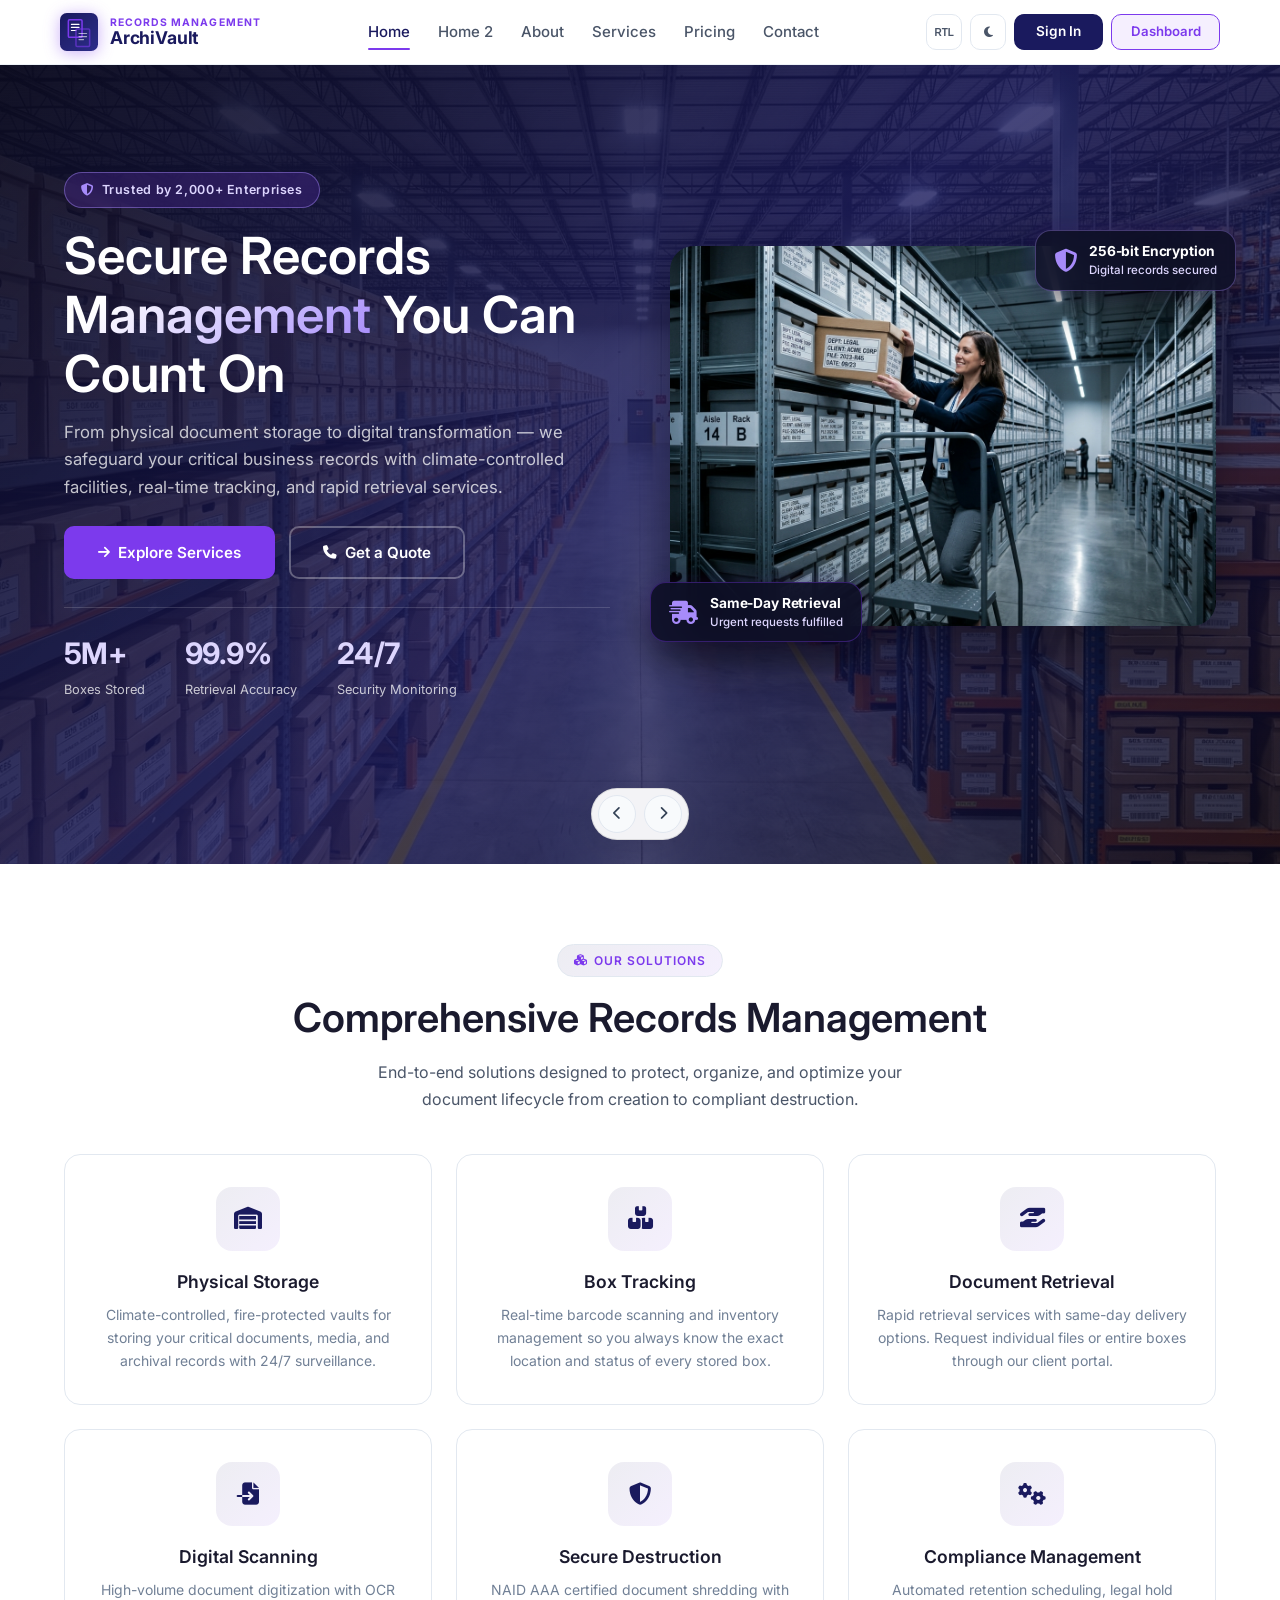
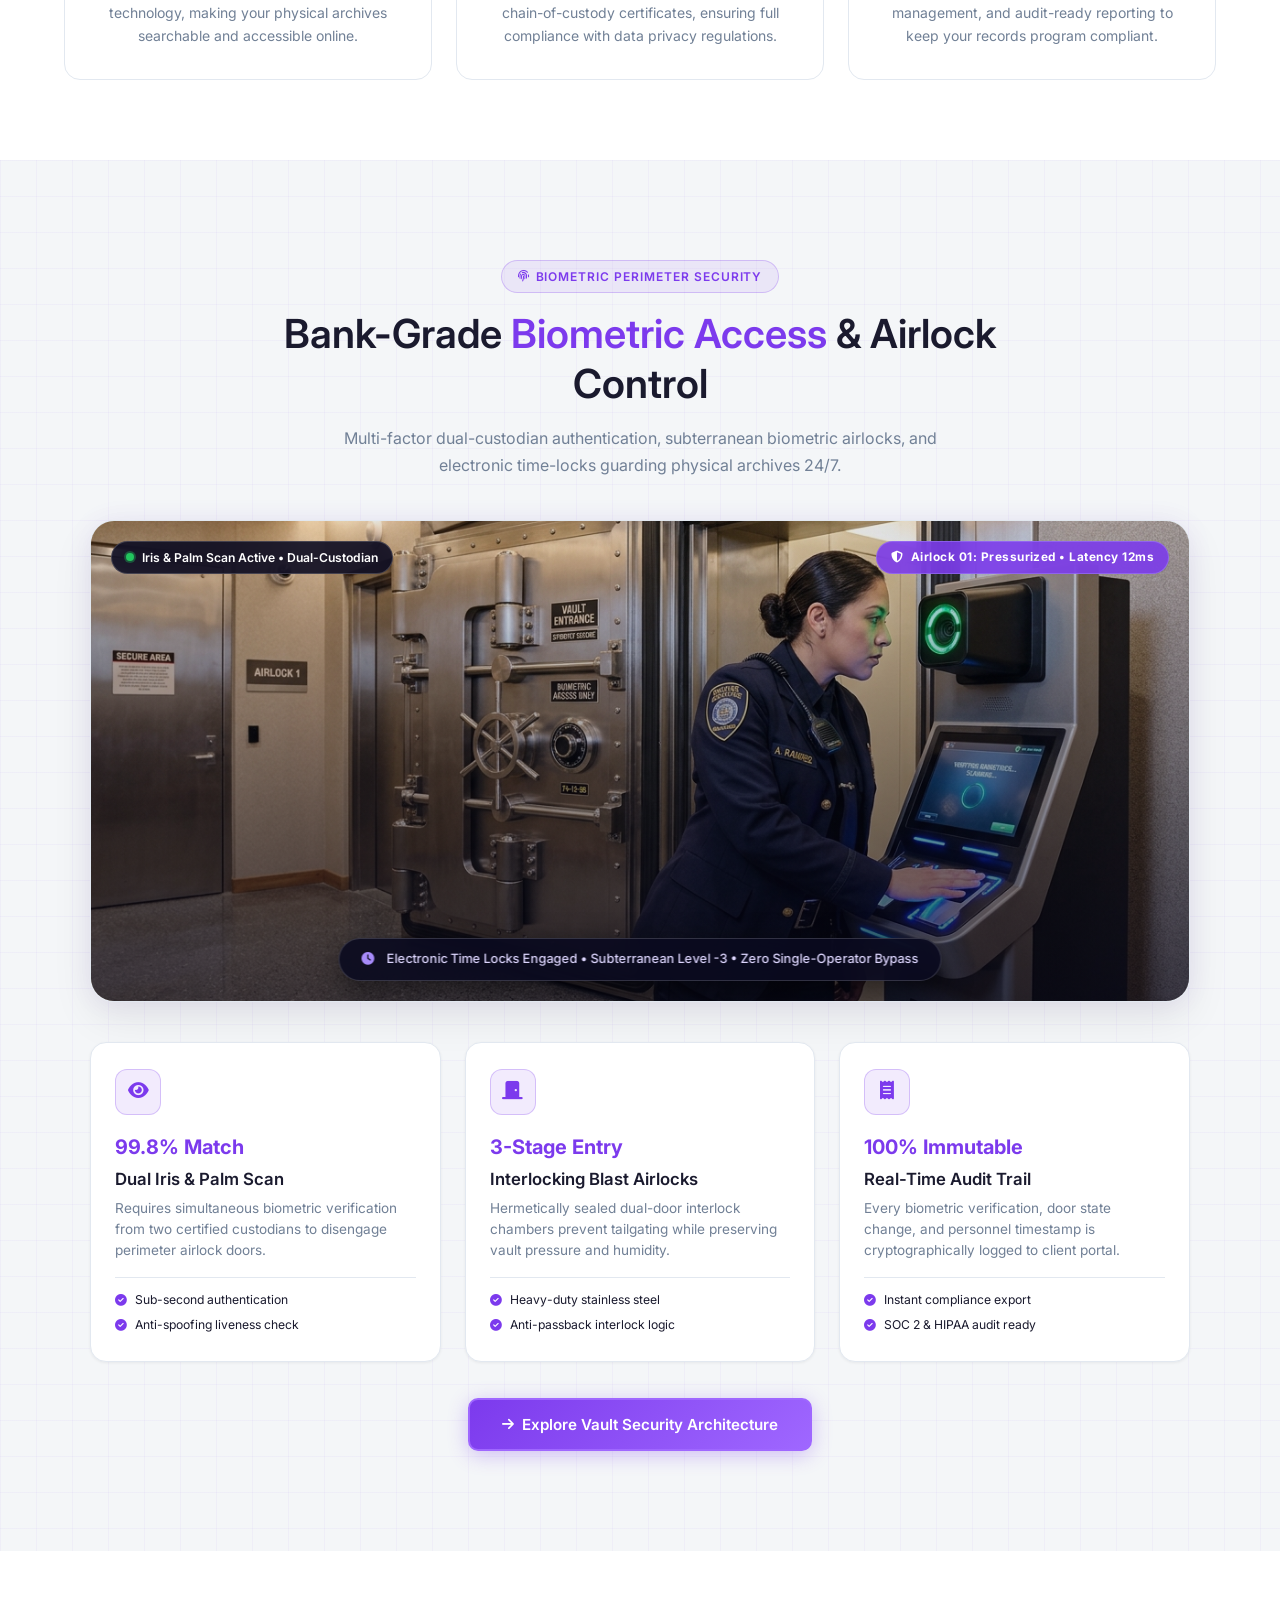
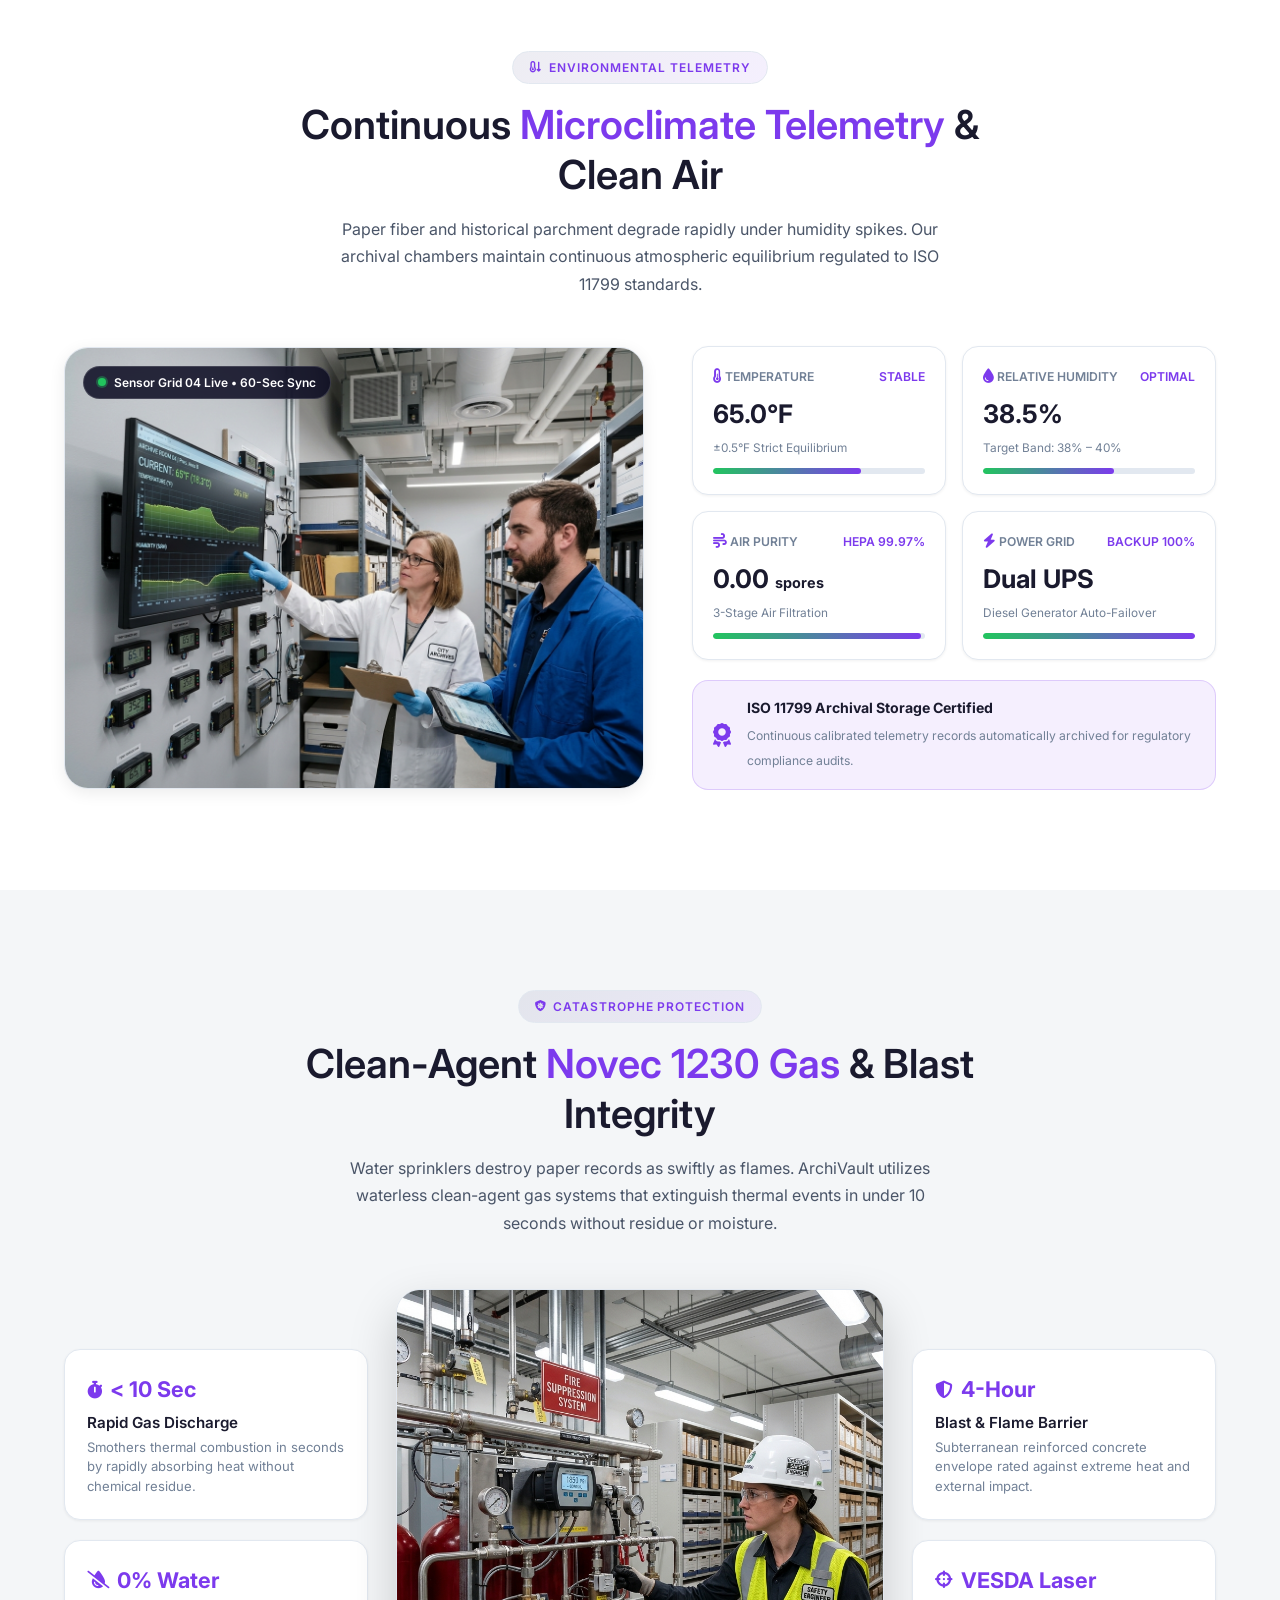
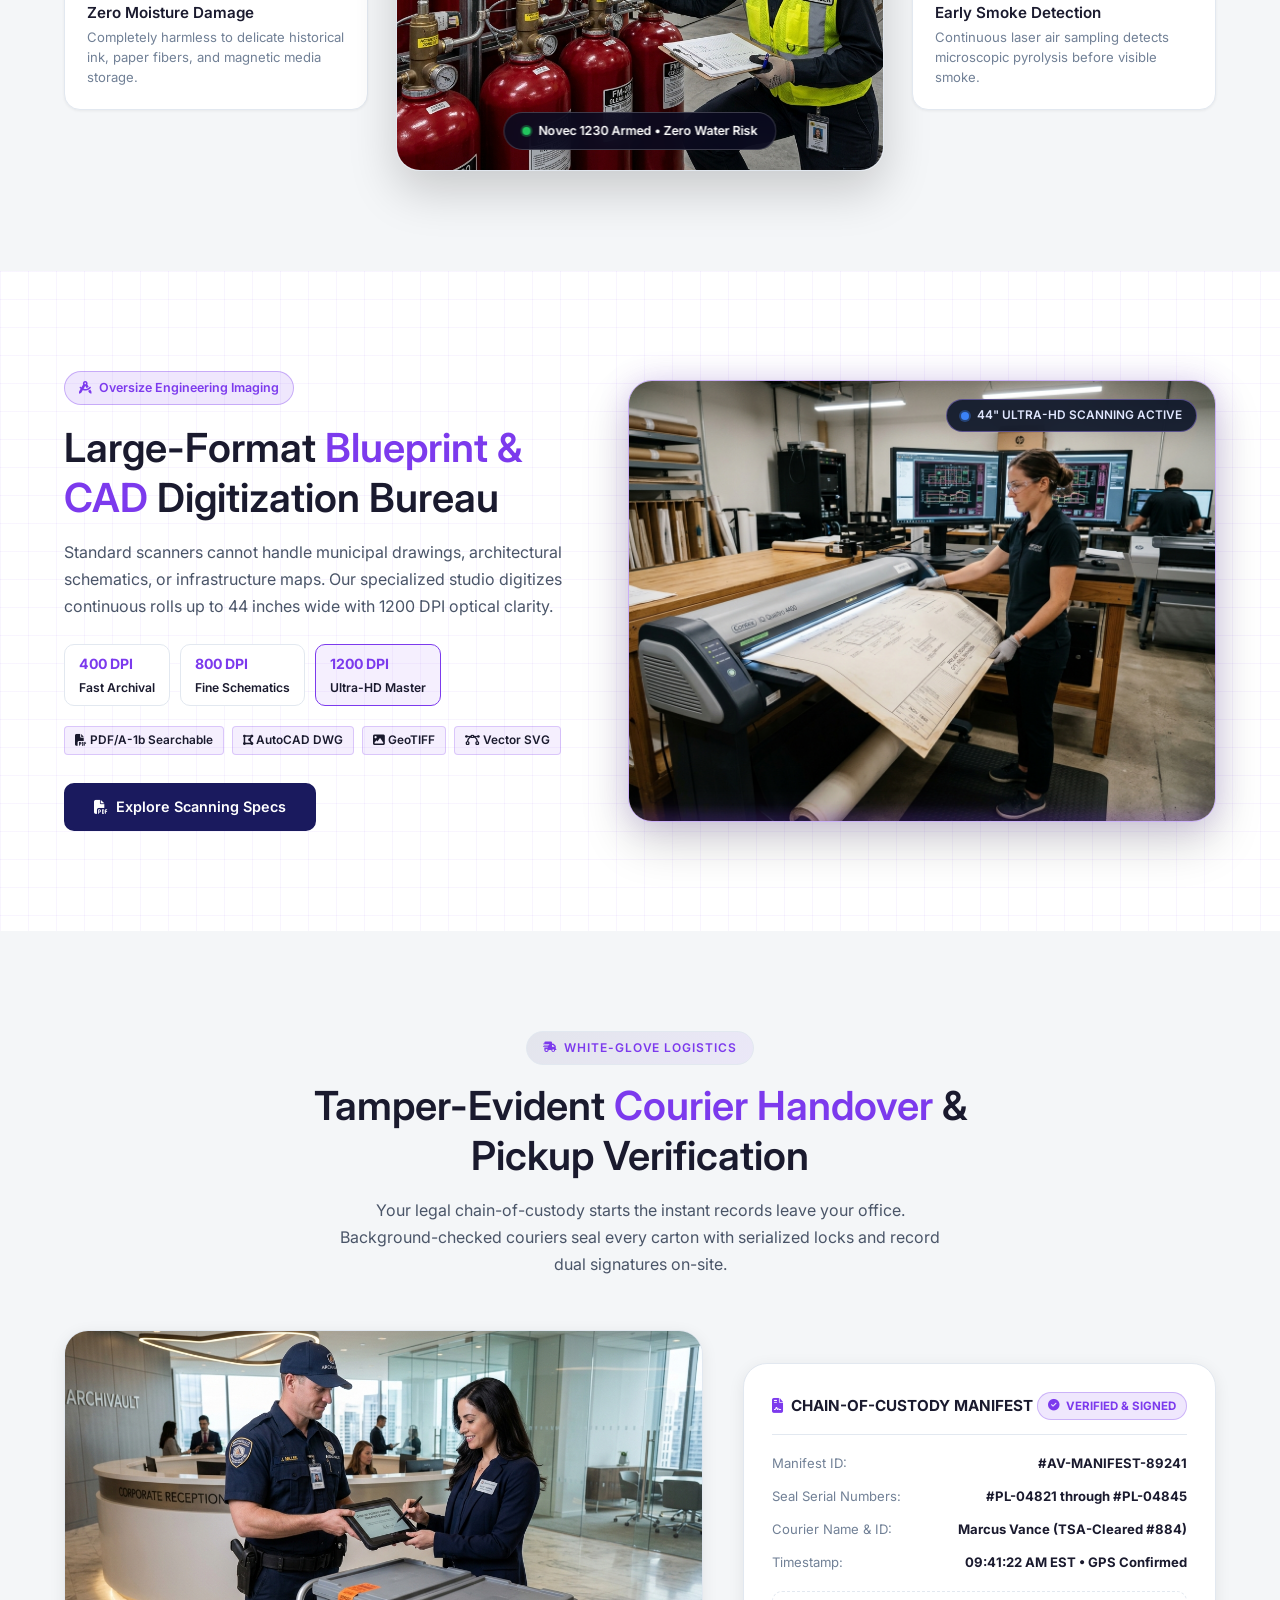
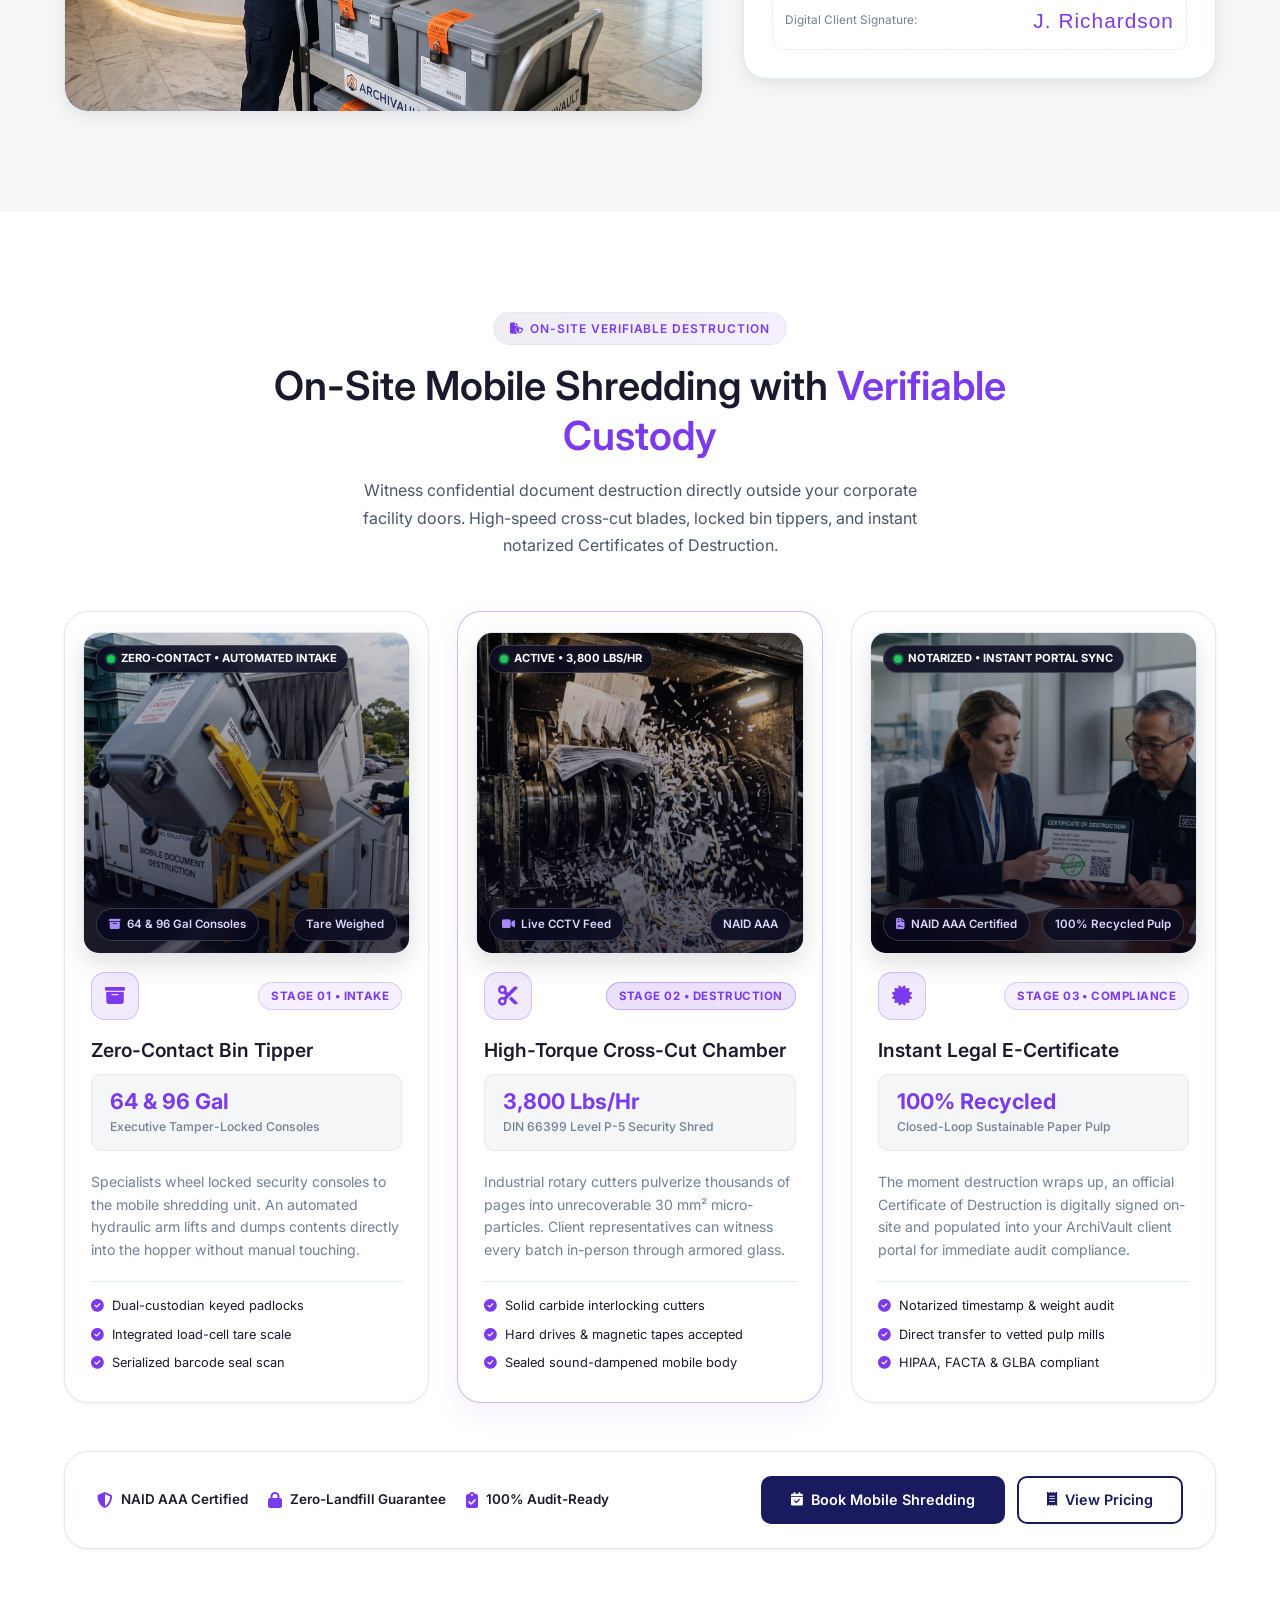
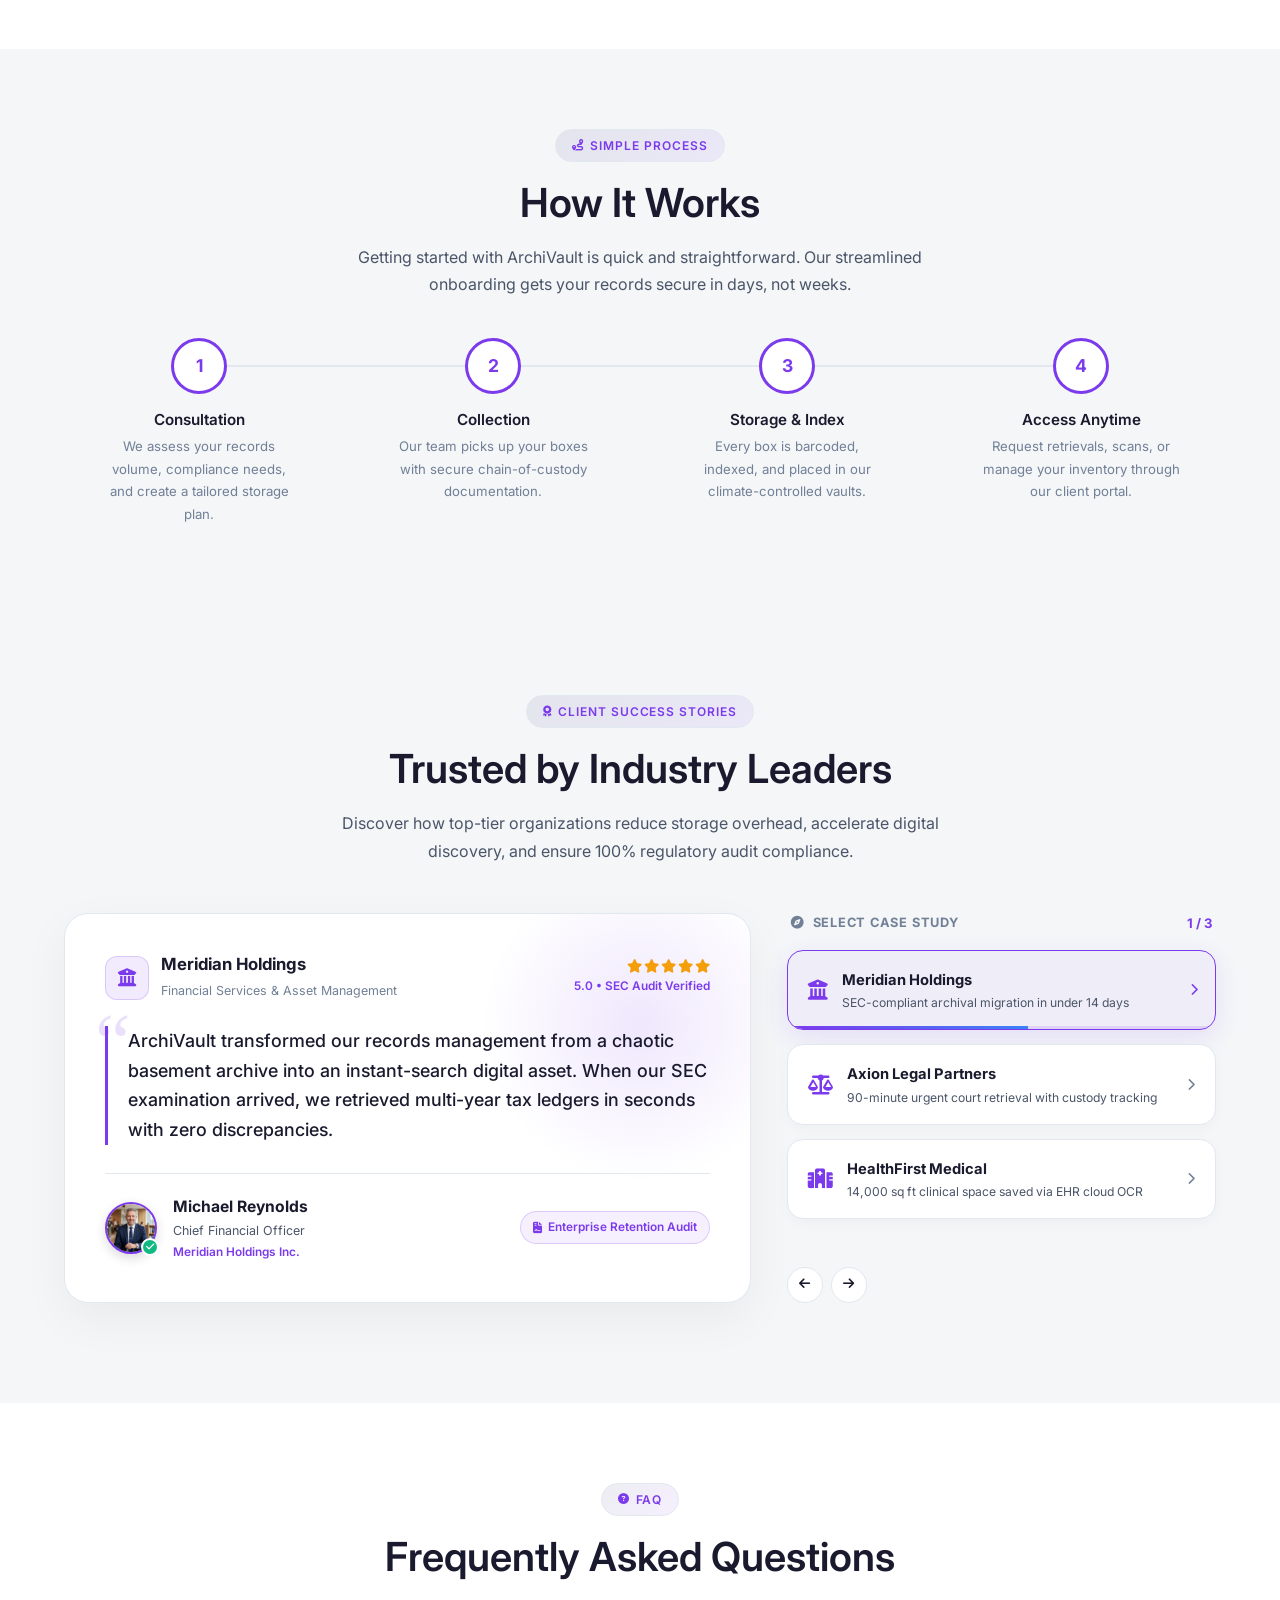
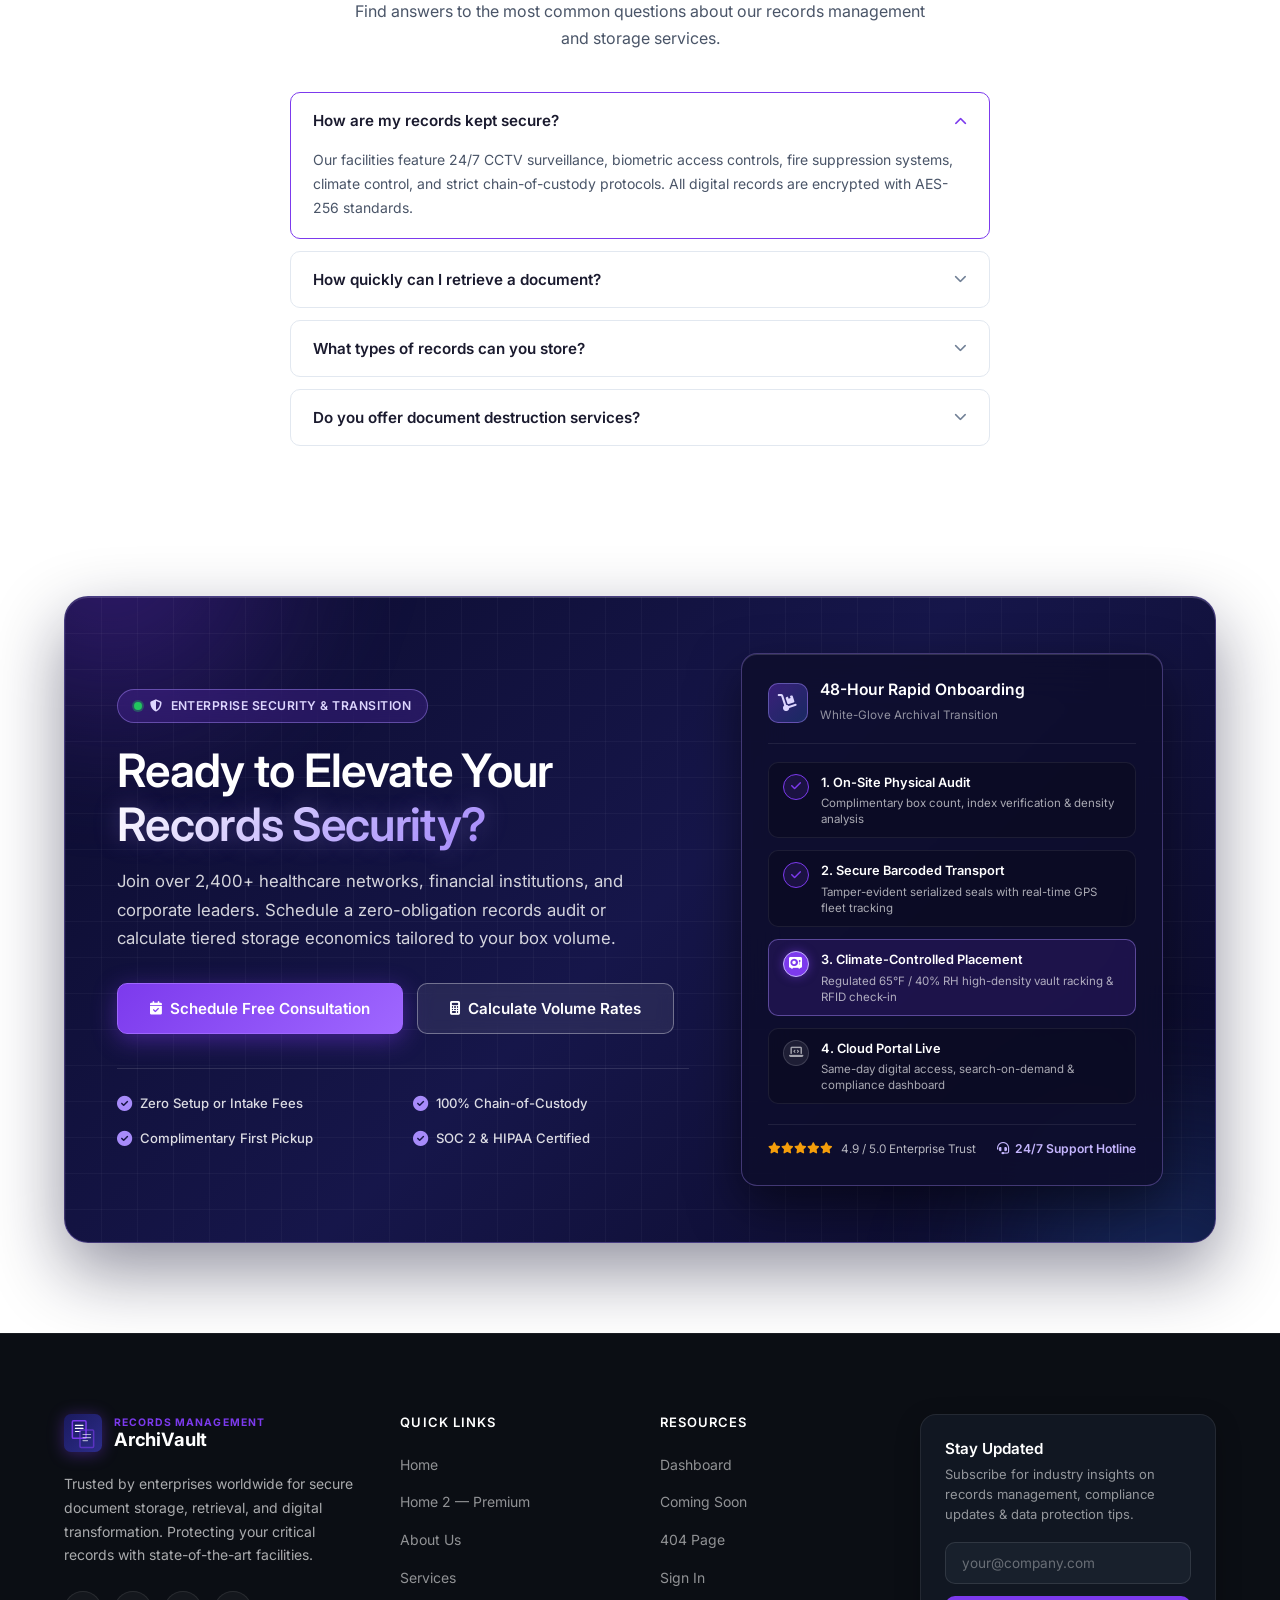
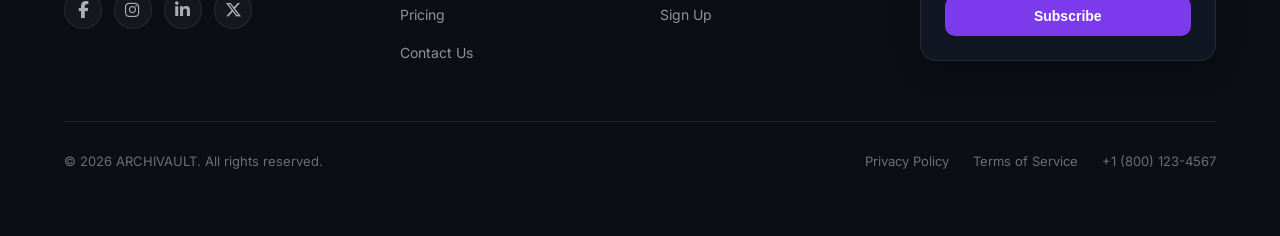
==== commit 7b8e2b72: "refactor: update stylesheet version, remove pricing card icons, and adjust audit card media layout" ====
--- a/index.html
+++ b/index.html
@@ -10,7 +10,7 @@
     <link rel="preconnect" href="https://fonts.gstatic.com" crossorigin>
     <link href="https://fonts.googleapis.com/css2?family=Inter:wght@400;500;600;700&display=swap" rel="stylesheet">
     <link rel="stylesheet" href="https://cdnjs.cloudflare.com/ajax/libs/font-awesome/6.5.1/css/all.min.css">
-    <link rel="stylesheet" href="style.css?v=12.2">
+    <link rel="stylesheet" href="style.css?v=12.4">
     <script>
         (function(){try{if(localStorage.getItem('av-dark')==='1'){document.documentElement.classList.add('dark')}if(localStorage.getItem('av-rtl')==='1'){document.documentElement.setAttribute('dir','rtl')}}catch(e){}})();
     </script>
--- a/style.css
+++ b/style.css
@@ -9700,6 +9700,9 @@
         grid-template-columns: 1fr;
         gap: 20px;
     }
+    .audit-stage-media {
+        height: 185px;
+    }
 }
 
 .audit-stage-card {
@@ -9724,7 +9727,7 @@
 .audit-stage-media {
     position: relative;
     width: 100%;
-    height: 160px;
+    height: 215px;
     overflow: hidden;
     background: #0f172a;
 }
@@ -10021,9 +10024,9 @@
 
 .spectrum-card-header {
     display: flex;
-    justify-content: space-between;
-    align-items: center;
-    margin-bottom: 18px;
+    justify-content: flex-start;
+    align-items: center;
+    margin-bottom: 14px;
 }
 
 .spectrum-tier-badge {
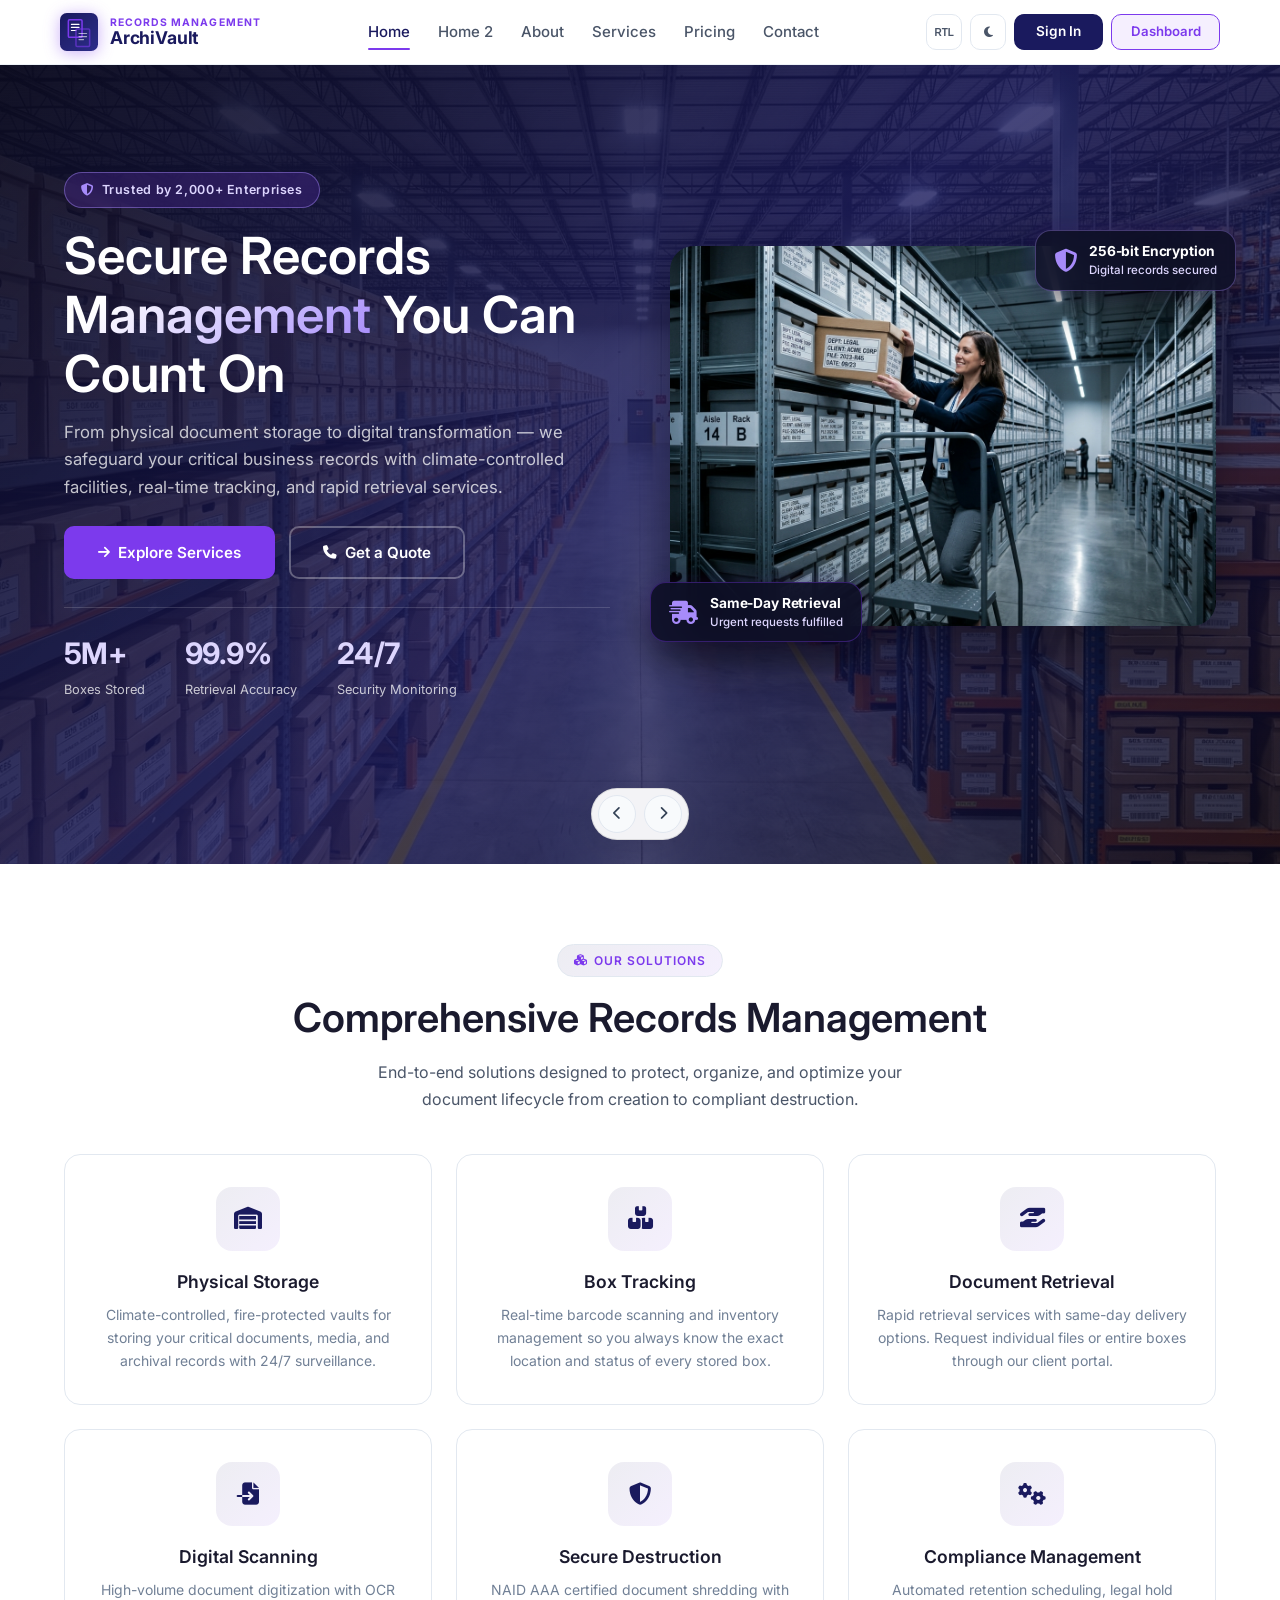
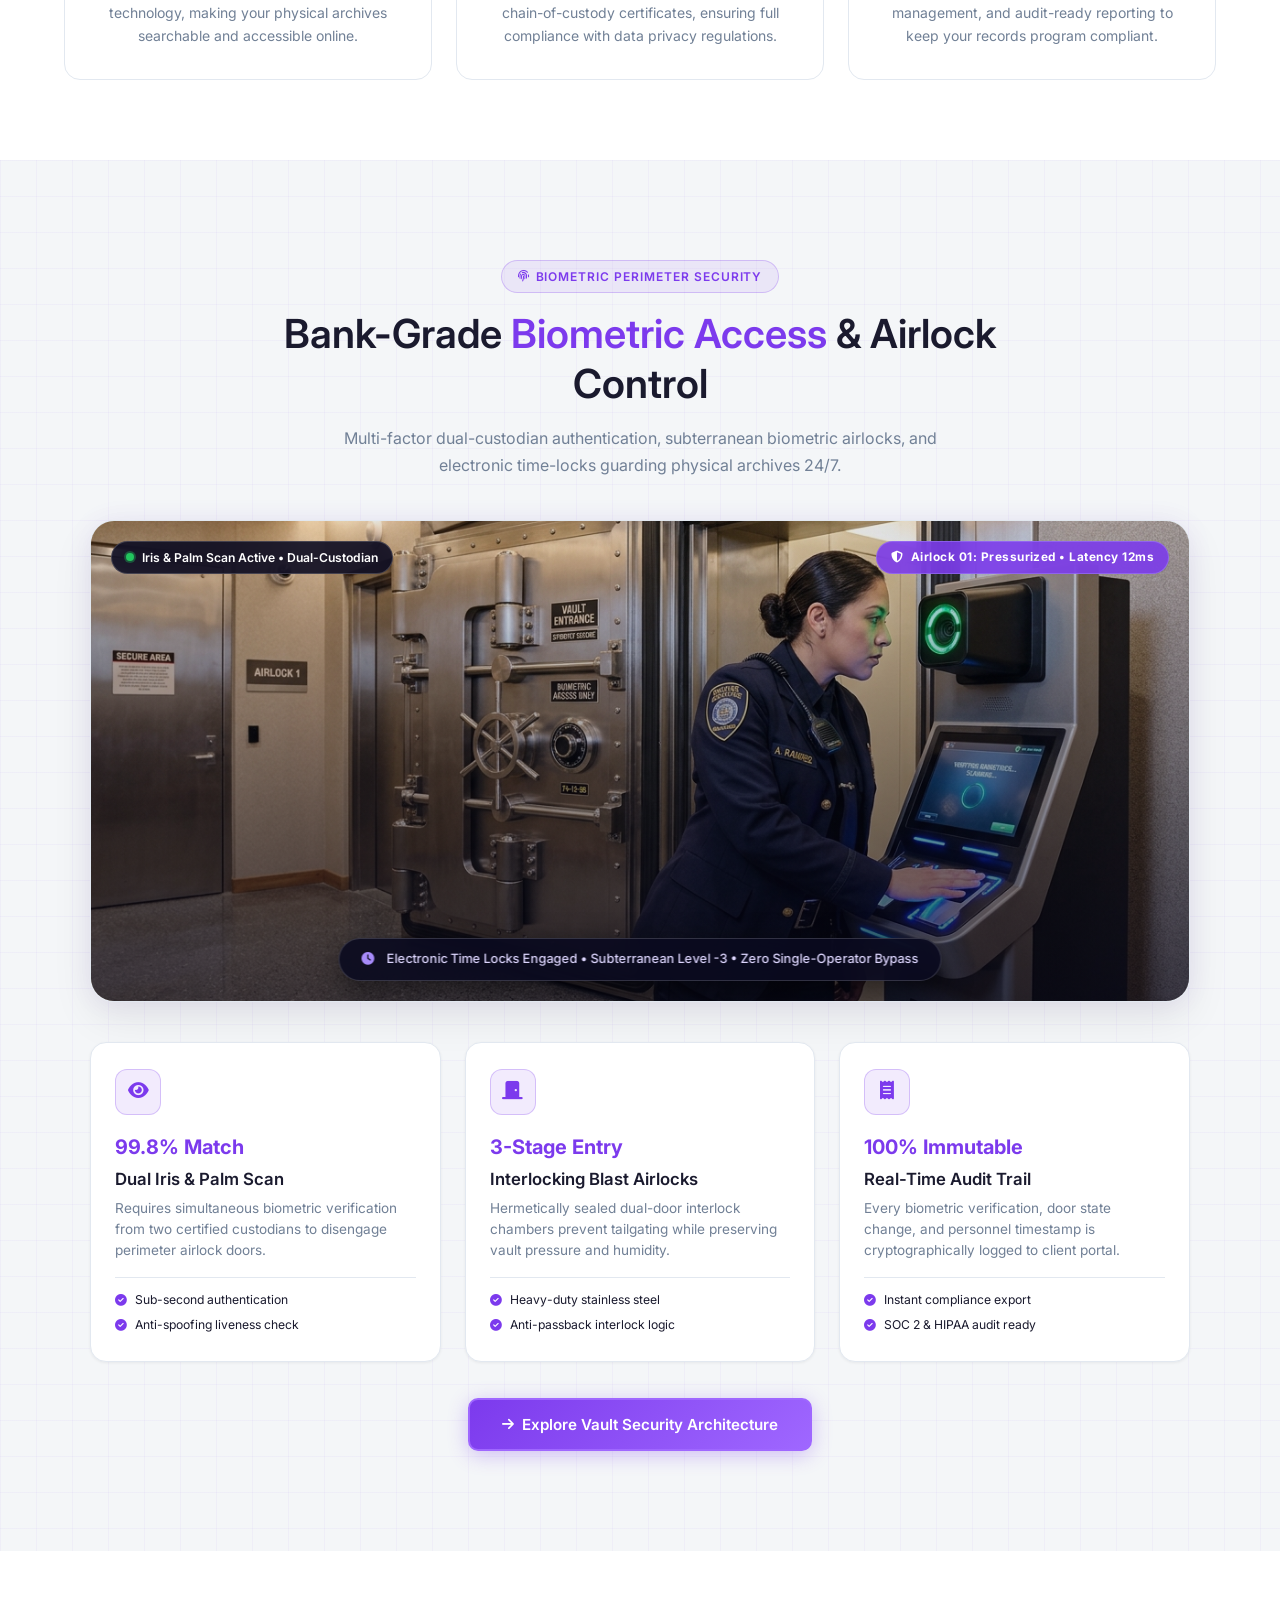
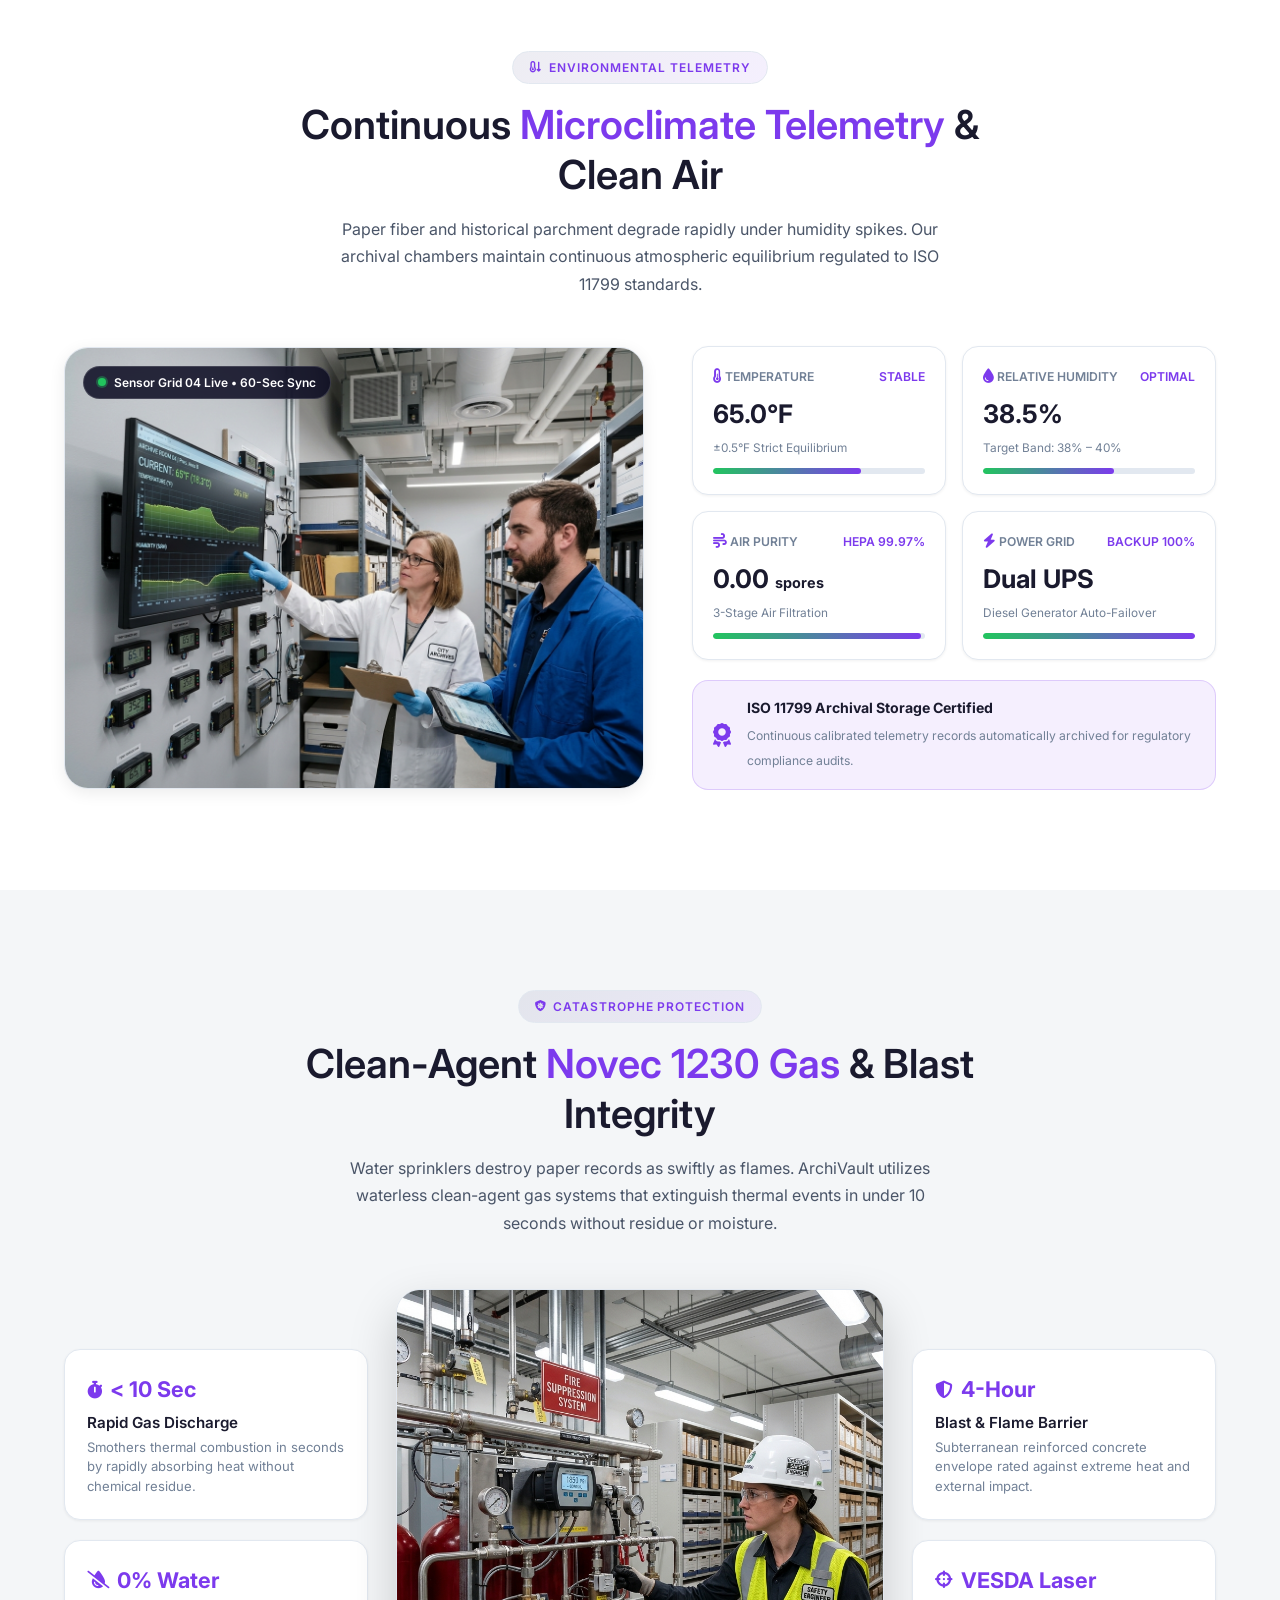
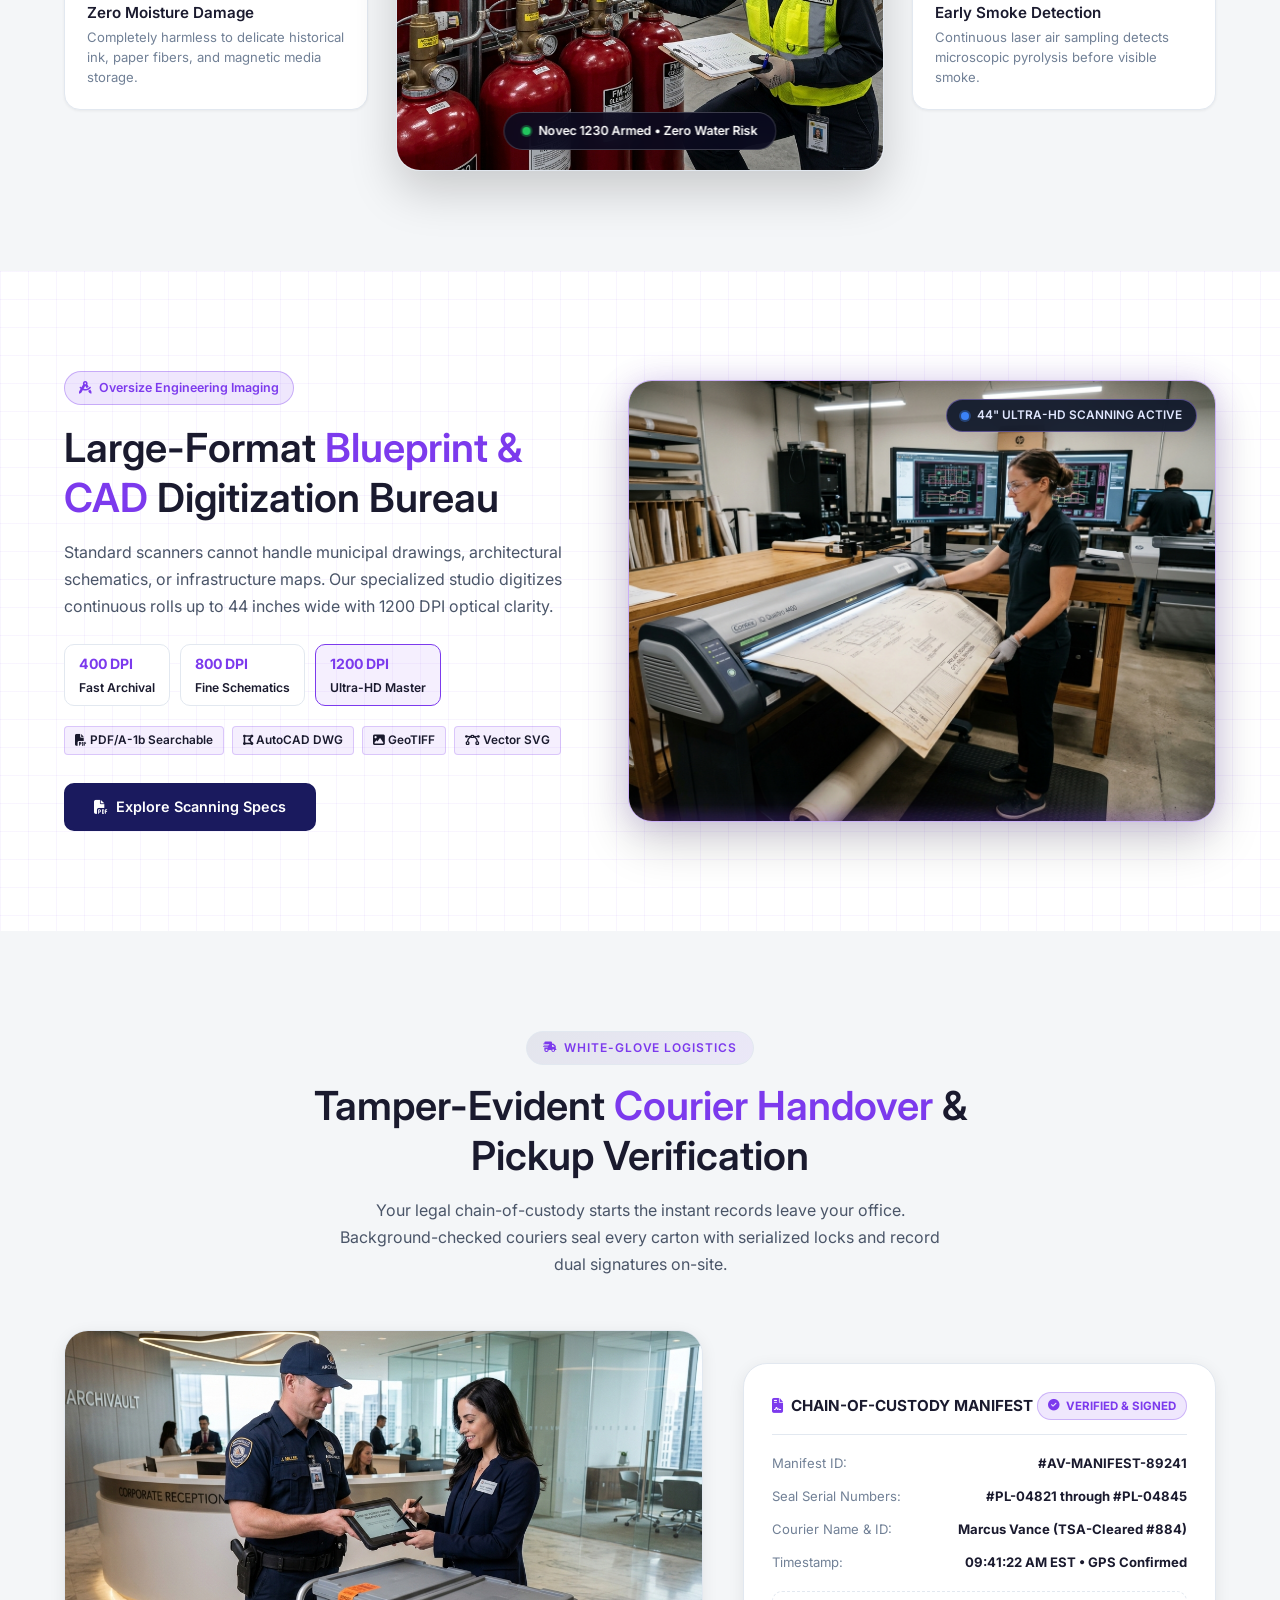
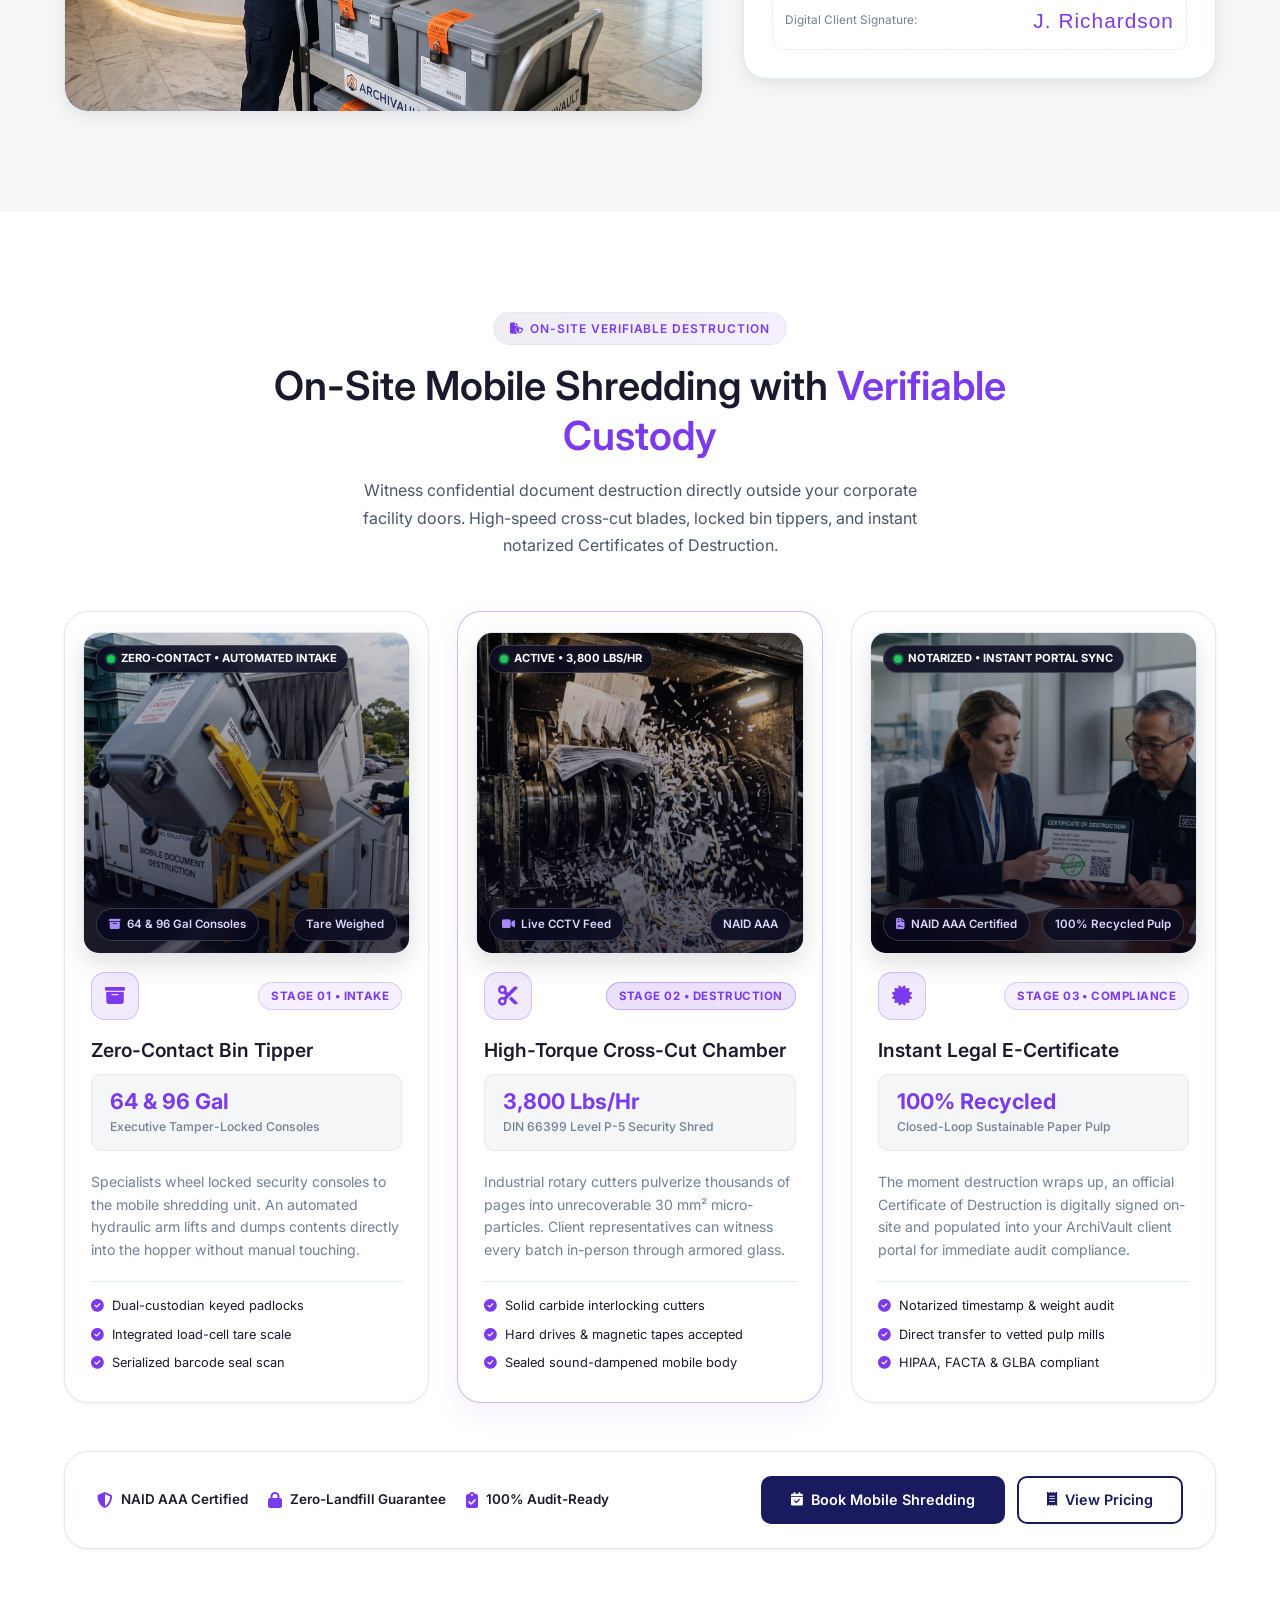
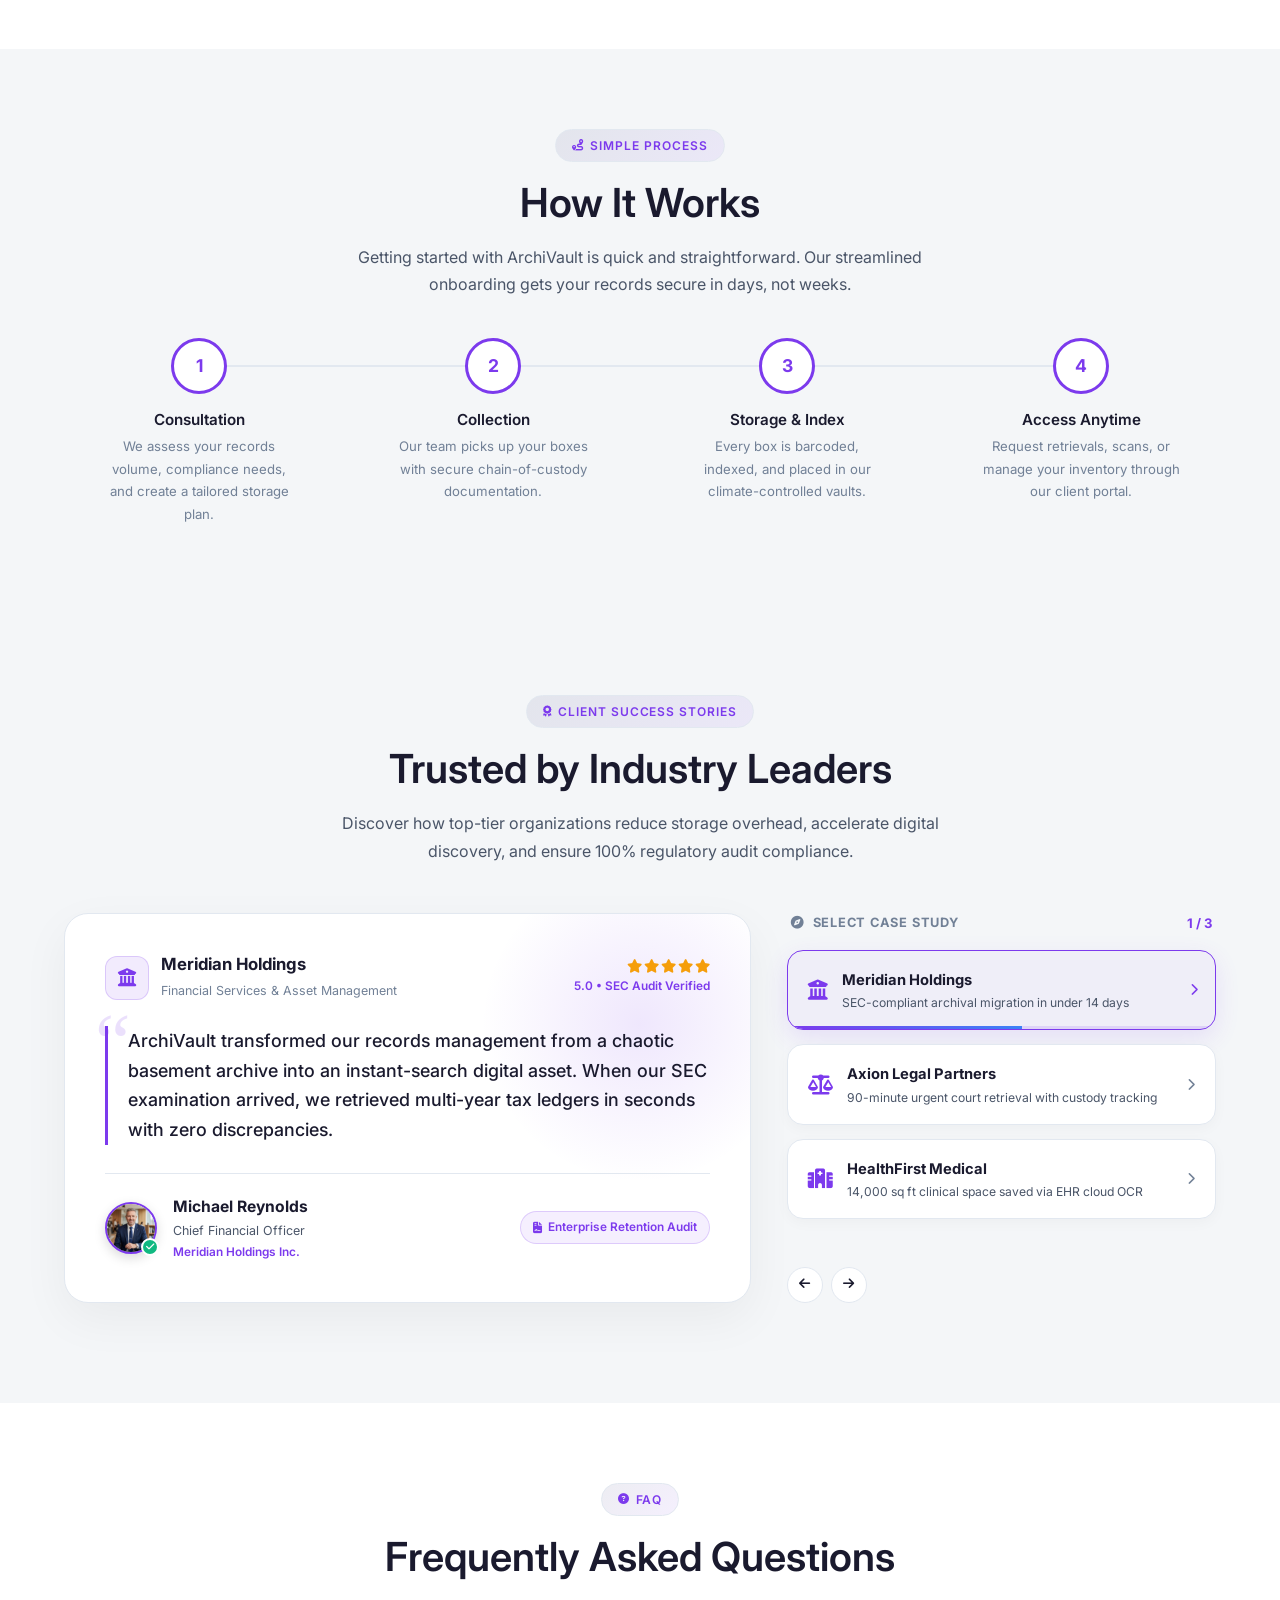
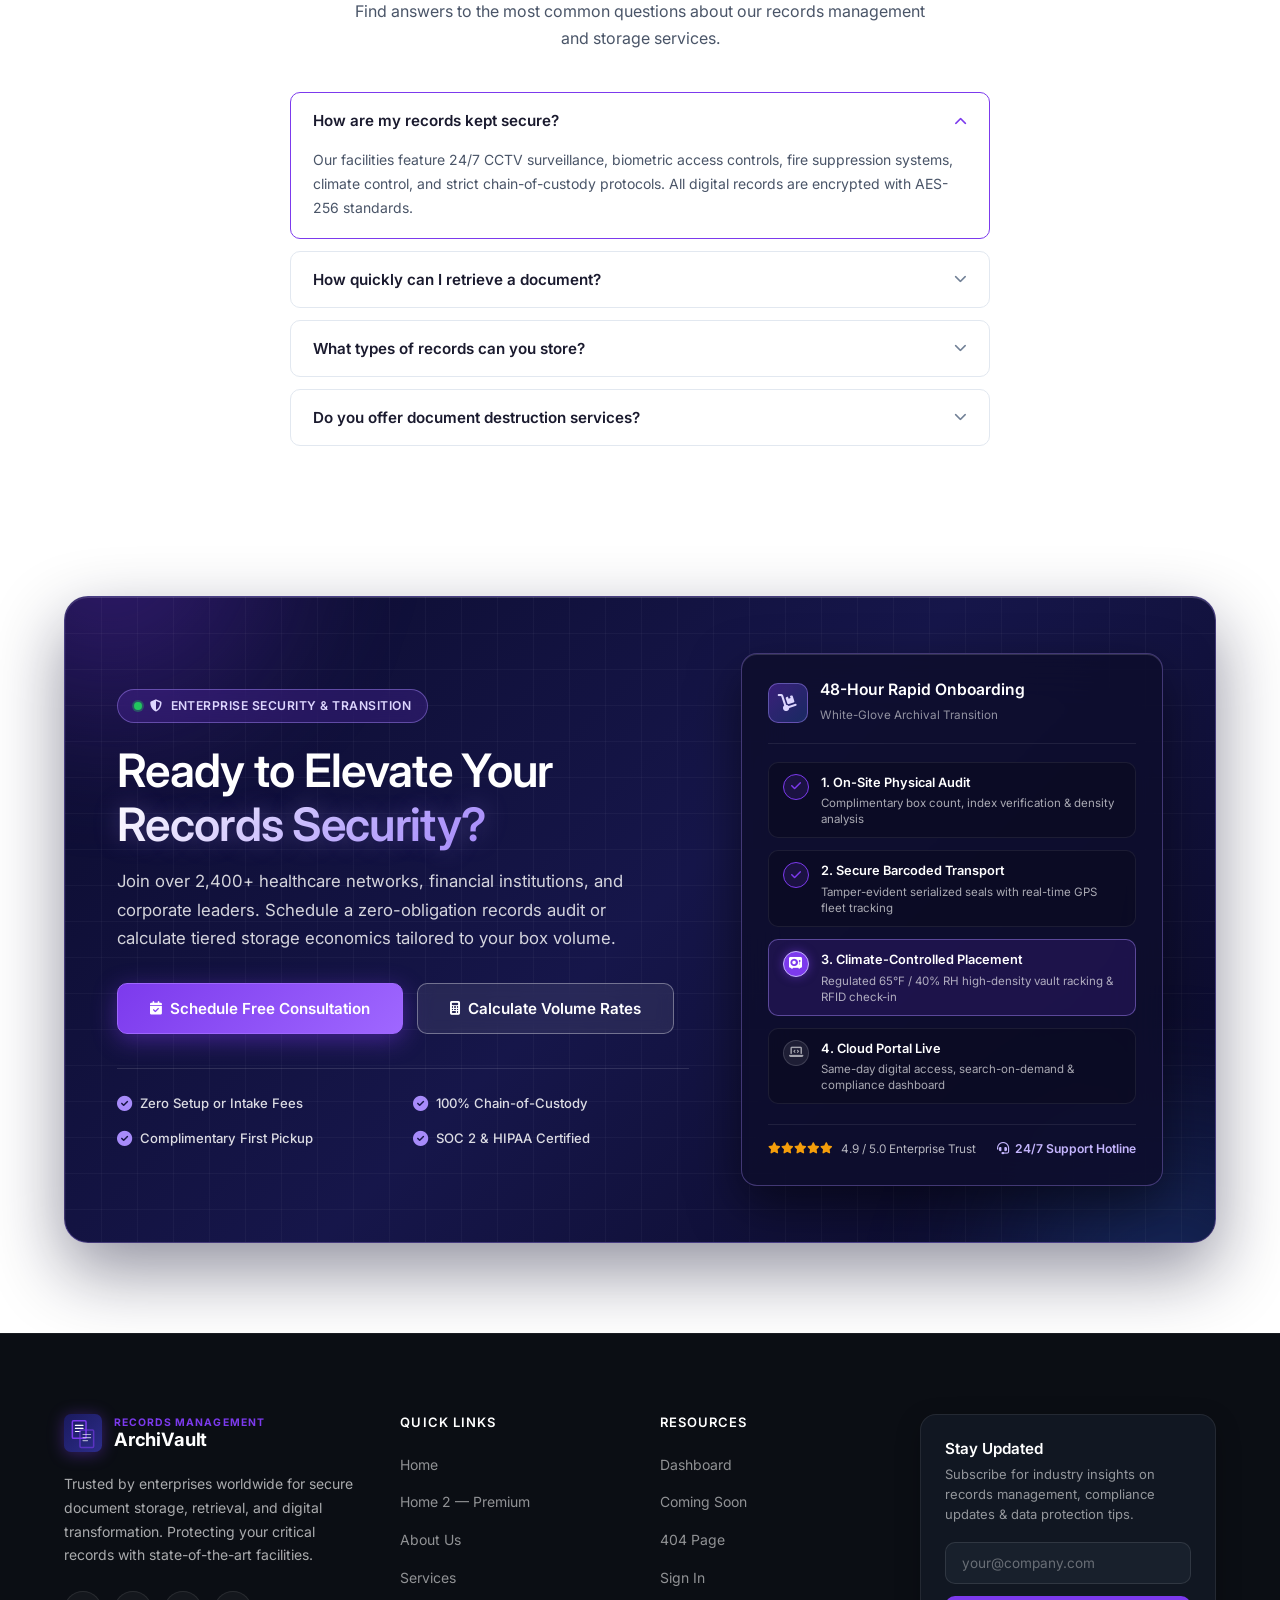
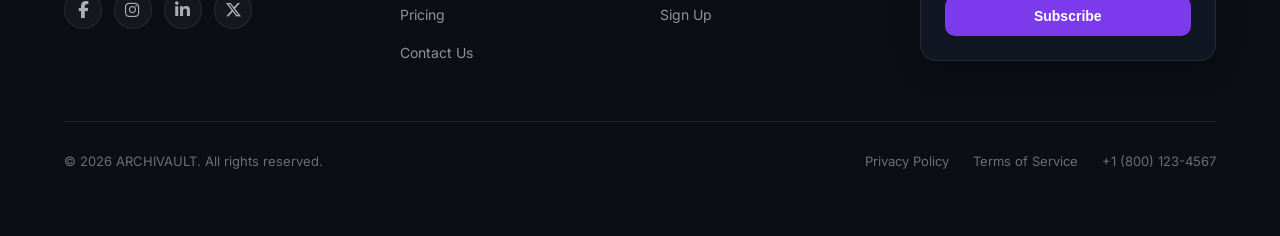
==== commit 952c98df: "fix" ====
--- a/index.html
+++ b/index.html
@@ -10,7 +10,7 @@
     <link rel="preconnect" href="https://fonts.gstatic.com" crossorigin>
     <link href="https://fonts.googleapis.com/css2?family=Inter:wght@400;500;600;700&display=swap" rel="stylesheet">
     <link rel="stylesheet" href="https://cdnjs.cloudflare.com/ajax/libs/font-awesome/6.5.1/css/all.min.css">
-    <link rel="stylesheet" href="style.css?v=12.4">
+    <link rel="stylesheet" href="style.css?v=12.5">
     <script>
         (function(){try{if(localStorage.getItem('av-dark')==='1'){document.documentElement.classList.add('dark')}if(localStorage.getItem('av-rtl')==='1'){document.documentElement.setAttribute('dir','rtl')}}catch(e){}})();
     </script>
--- a/style.css
+++ b/style.css
@@ -6979,8 +6979,8 @@
     content: '';
     position: absolute;
     inset: 0;
-    background: linear-gradient(180deg, rgba(6, 8, 22, 0.82) 0%, rgba(9, 11, 28, 0.74) 50%, rgba(6, 8, 22, 0.88) 100%),
-                linear-gradient(135deg, rgba(15, 23, 42, 0.6) 0%, rgba(88, 28, 135, 0.25) 100%);
+    background: linear-gradient(180deg, rgba(8, 10, 24, 0.55) 0%, rgba(10, 12, 30, 0.46) 50%, rgba(8, 10, 24, 0.60) 100%),
+                linear-gradient(135deg, rgba(124, 58, 237, 0.12) 0%, transparent 100%);
     z-index: 1;
 }
 
@@ -6988,7 +6988,7 @@
     content: '';
     position: absolute;
     inset: 0;
-    background: radial-gradient(ellipse 70% 65% at 50% 50%, rgba(4, 5, 16, 0.65) 0%, rgba(4, 5, 16, 0.25) 60%, transparent 100%);
+    background: radial-gradient(ellipse 65% 55% at 50% 50%, rgba(4, 5, 16, 0.40) 0%, transparent 100%);
     z-index: 1;
     pointer-events: none;
 }
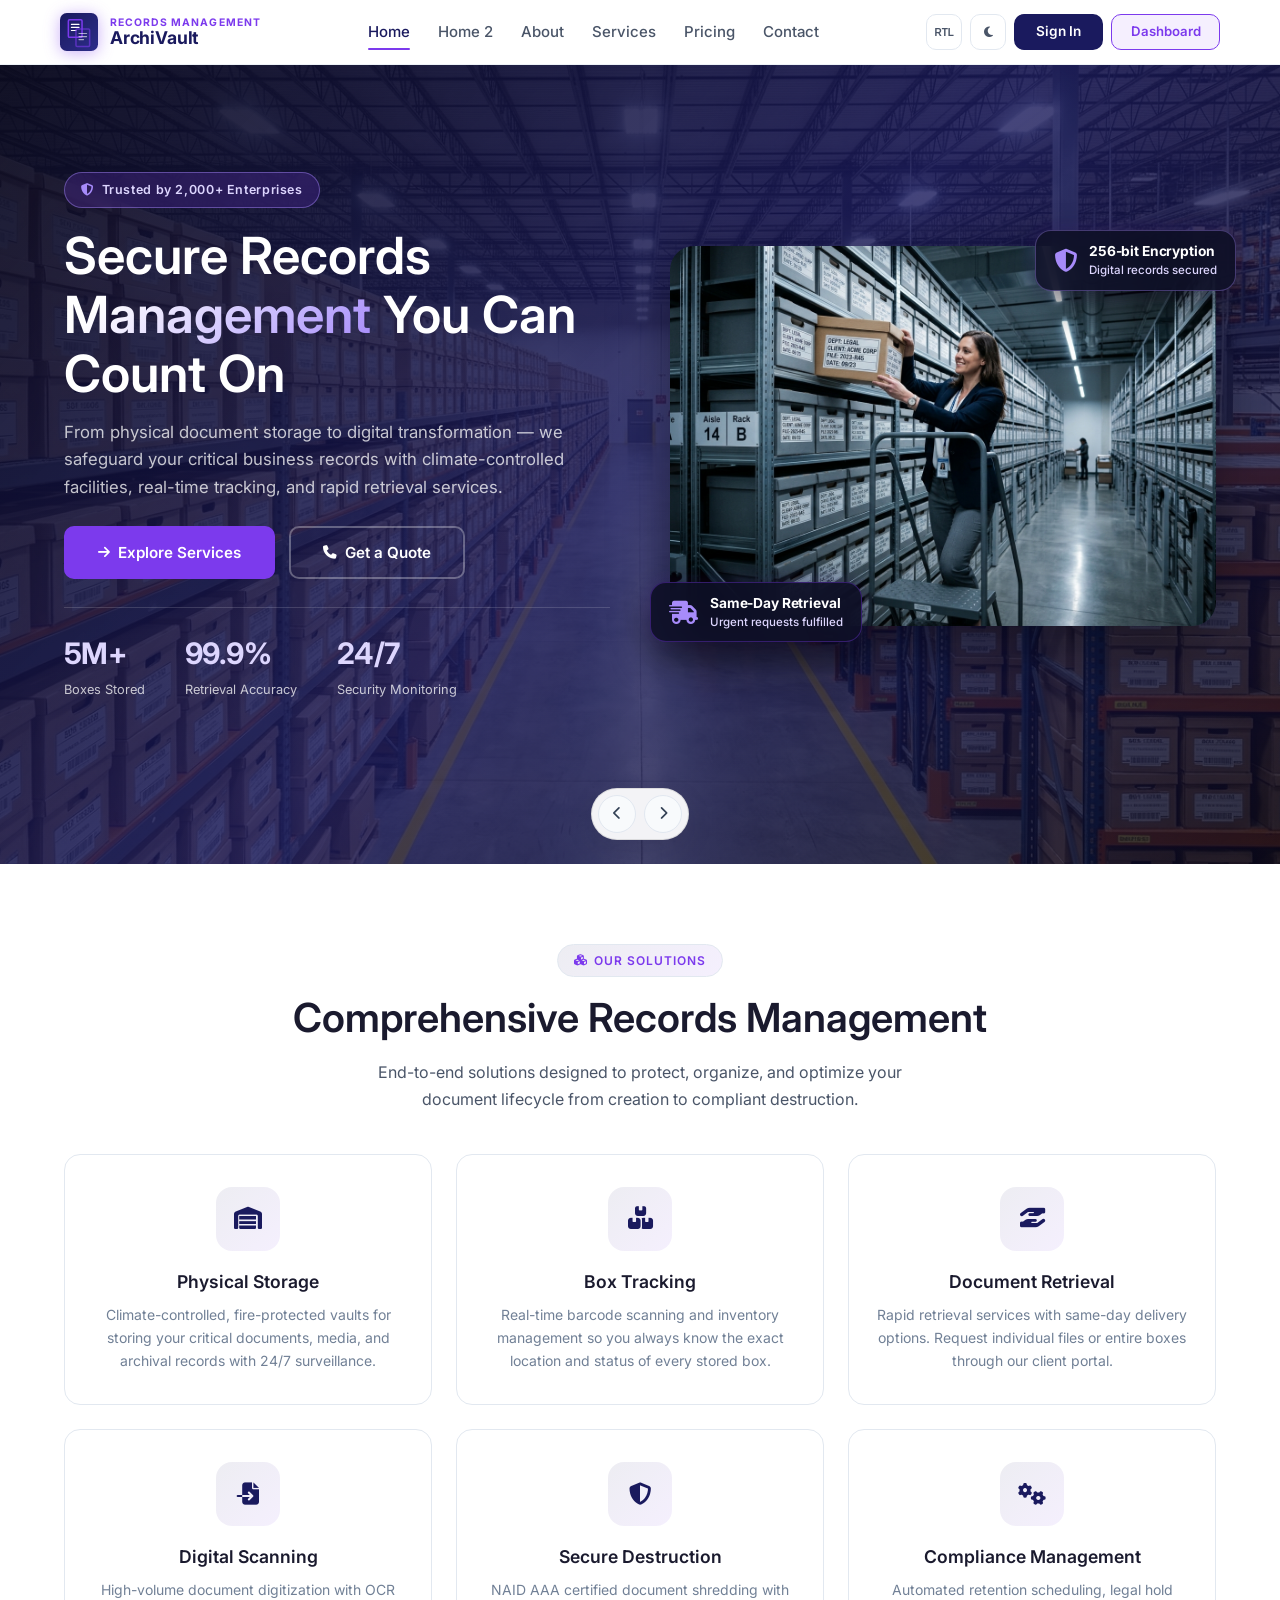
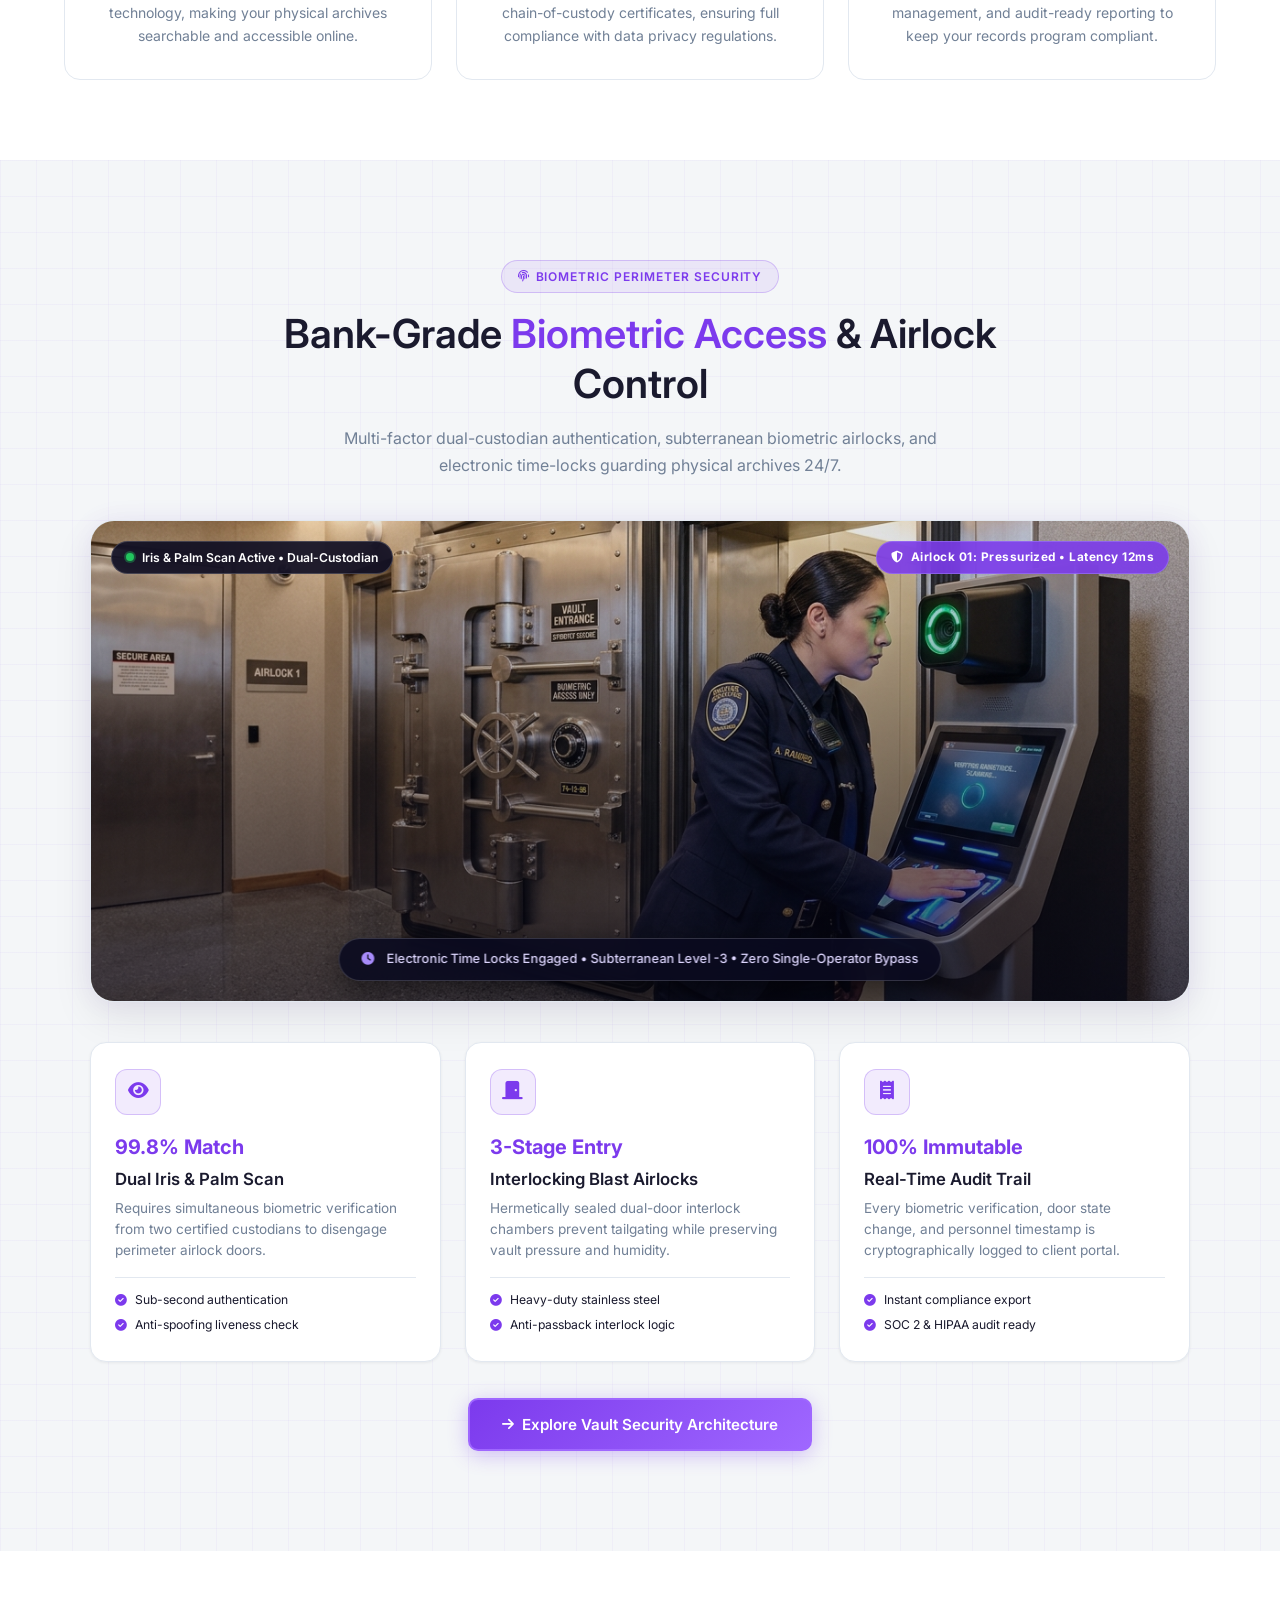
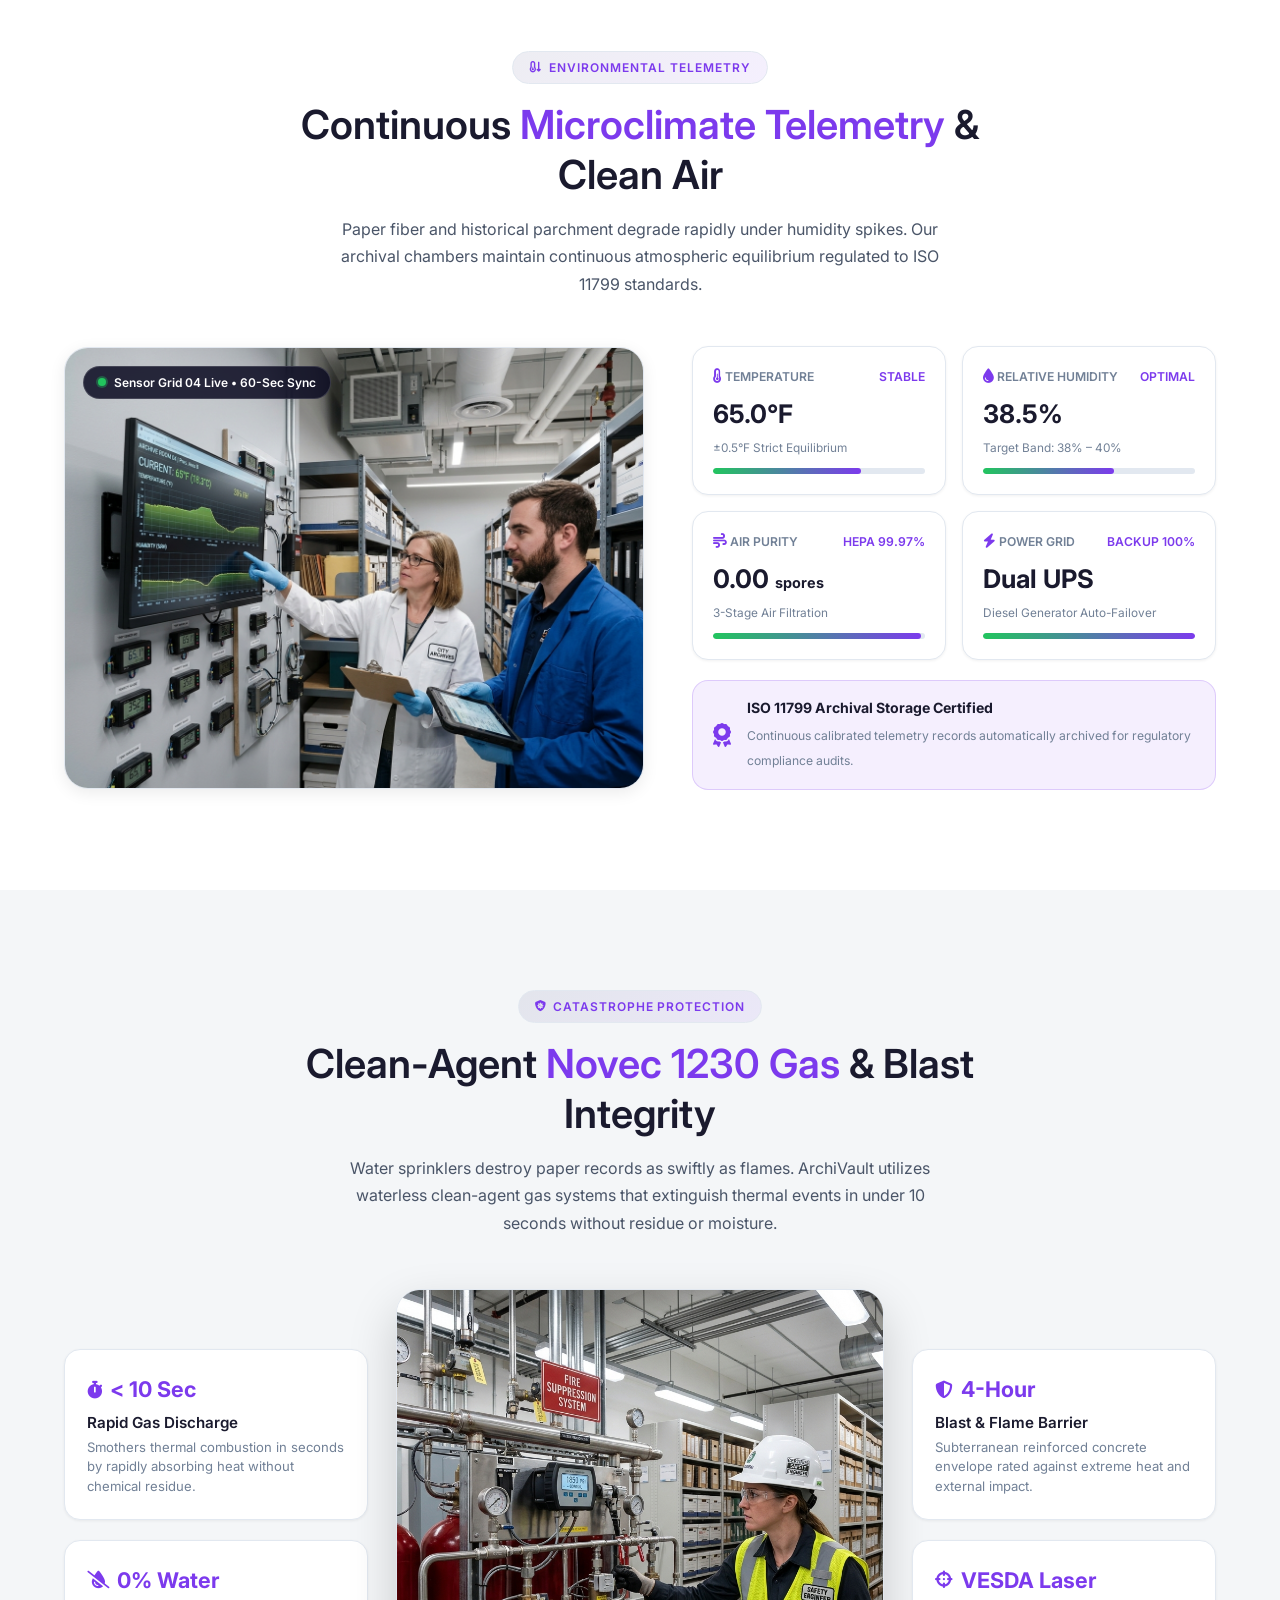
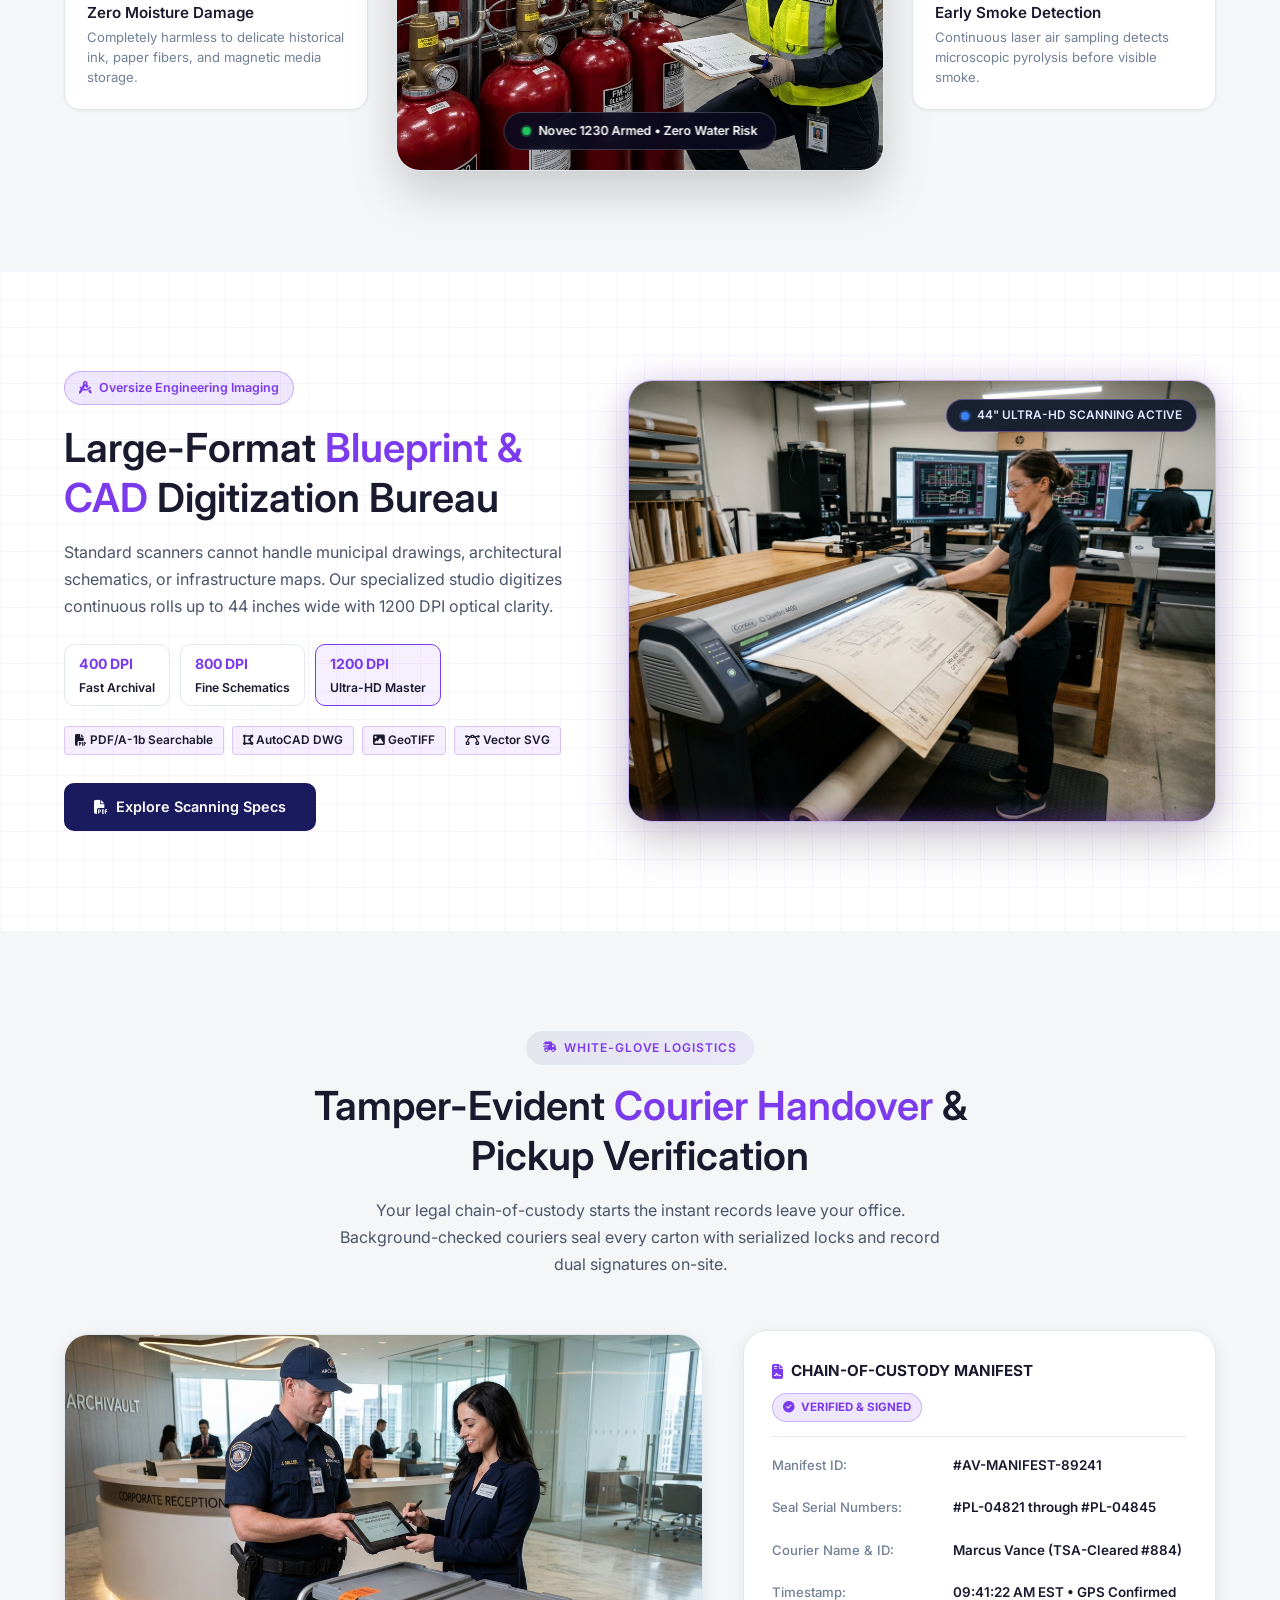
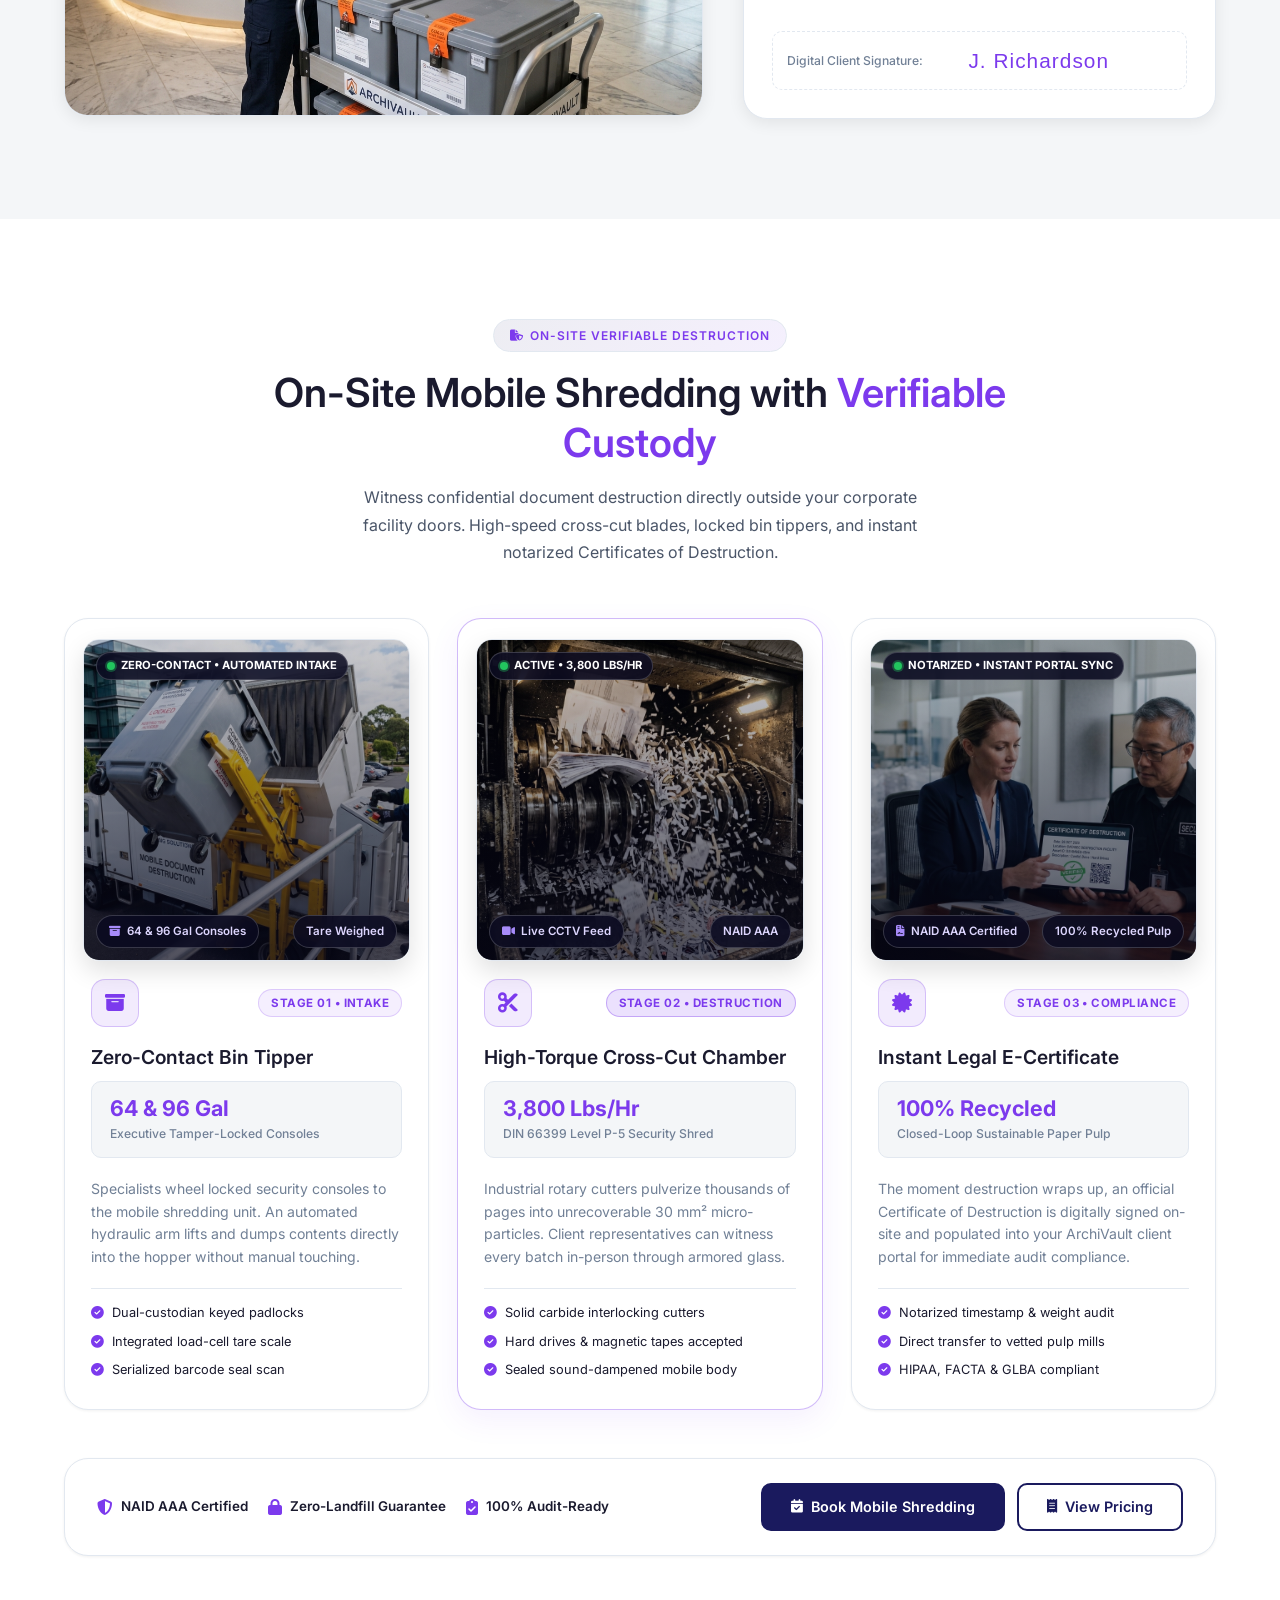
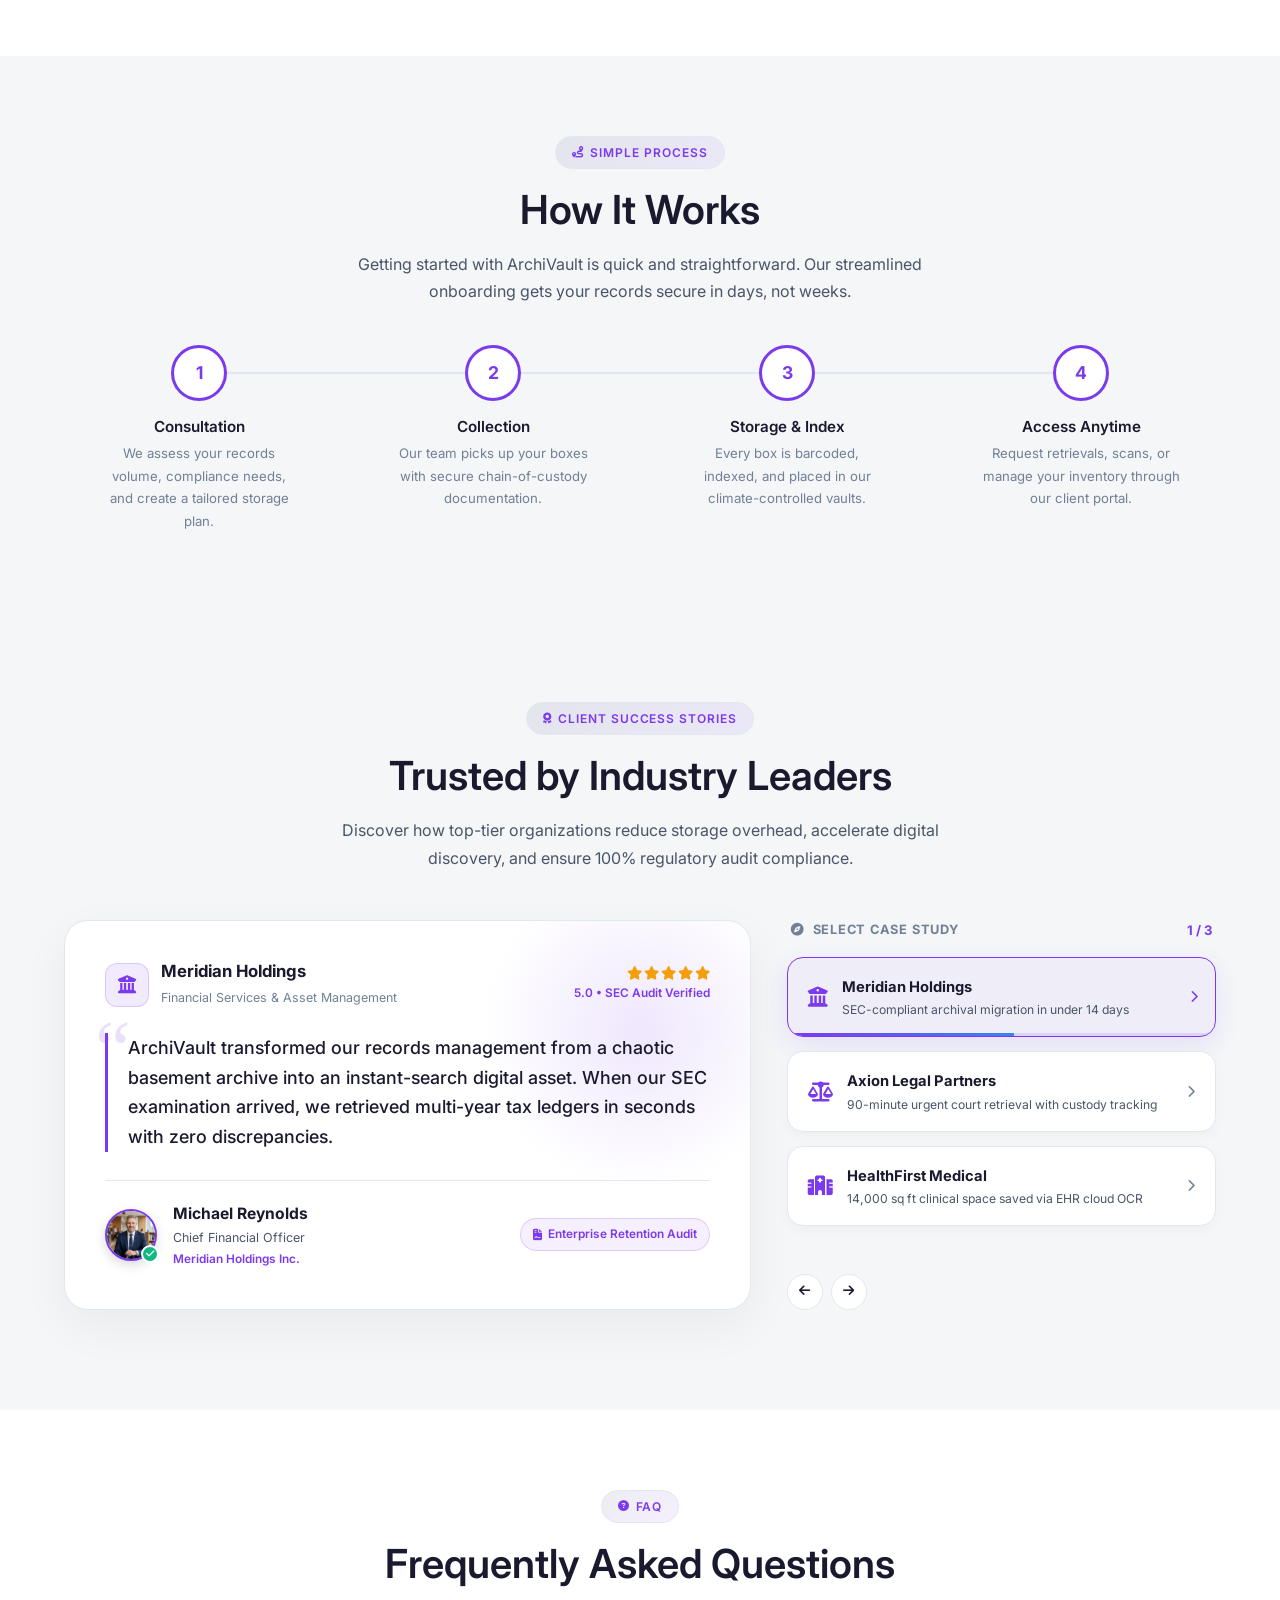
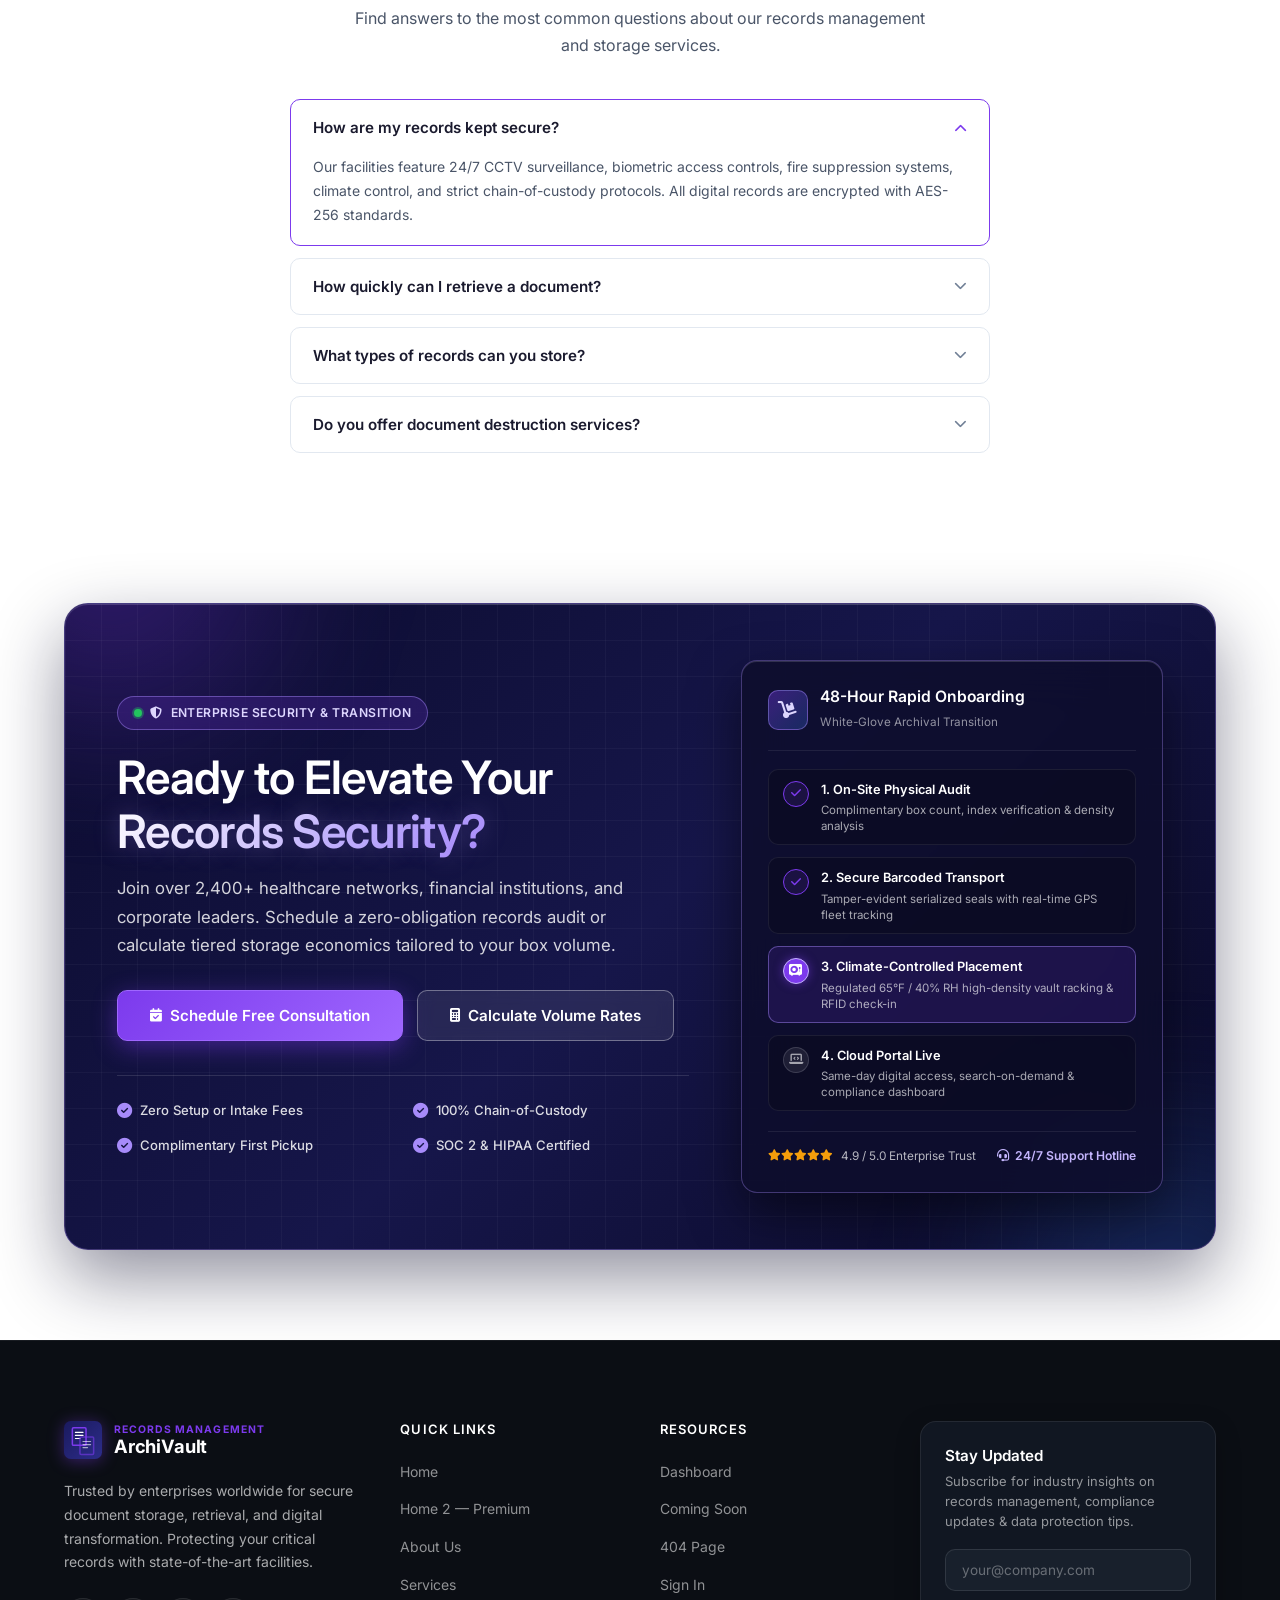
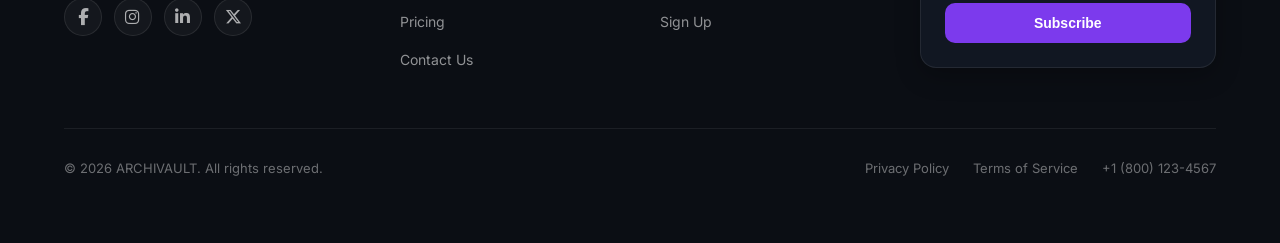
==== commit c8868b1d: "fix: improve responsive layout handling, style versioning, and dashboard scroll behavior" ====
--- a/index.html
+++ b/index.html
@@ -10,7 +10,7 @@
     <link rel="preconnect" href="https://fonts.gstatic.com" crossorigin>
     <link href="https://fonts.googleapis.com/css2?family=Inter:wght@400;500;600;700&display=swap" rel="stylesheet">
     <link rel="stylesheet" href="https://cdnjs.cloudflare.com/ajax/libs/font-awesome/6.5.1/css/all.min.css">
-    <link rel="stylesheet" href="style.css?v=12.5">
+    <link rel="stylesheet" href="style.css?v=12.6">
     <script>
         (function(){try{if(localStorage.getItem('av-dark')==='1'){document.documentElement.classList.add('dark')}if(localStorage.getItem('av-rtl')==='1'){document.documentElement.setAttribute('dir','rtl')}}catch(e){}})();
     </script>
--- a/style.css
+++ b/style.css
@@ -84,6 +84,9 @@
 html {
     scroll-behavior: smooth;
     -webkit-text-size-adjust: 100%;
+    overflow-x: hidden;
+    max-width: 100%;
+    width: 100%;
 }
 
 body {
@@ -93,7 +96,9 @@
     background: var(--bg);
     line-height: 1.6;
     min-height: 100vh;
-    overflow-x: clip;
+    overflow-x: hidden;
+    max-width: 100%;
+    width: 100%;
     transition: background var(--transition), color var(--transition);
 }
 
@@ -283,6 +288,8 @@
     left: 0;
     right: 0;
     width: 100%;
+    max-width: 100vw;
+    box-sizing: border-box;
     z-index: 1000;
     background: rgba(255, 255, 255, 0.94);
     backdrop-filter: blur(20px);
@@ -315,6 +322,8 @@
     justify-content: space-between;
     height: 4rem;
     max-width: 1200px;
+    width: 100%;
+    box-sizing: border-box;
     margin: 0 auto;
     padding: 0 1.25rem;
 }
@@ -566,6 +575,10 @@
     top: 100%;
     left: 0;
     right: 0;
+    width: 100%;
+    max-width: 100vw;
+    box-sizing: border-box;
+    overflow-x: hidden;
     background: var(--bg-card);
     border-bottom: 1px solid var(--border);
     box-shadow: 0 10px 30px rgba(0, 0, 0, 0.15);
@@ -661,7 +674,7 @@
 
 @media (max-width: 480px) {
     .nav-inner {
-        padding: 0 1rem;
+        padding: 0 16px;
     }
     .nav-logo-text .brand-top {
         font-size: 0.6rem;
@@ -670,11 +683,14 @@
         font-size: 1rem;
     }
     .mobile-menu {
-        padding: 1rem 0.85rem;
+        padding: 1rem 16px;
     }
 }
 
 @media (max-width: 360px) {
+    .nav-inner {
+        padding: 0 12px;
+    }
     .nav-logo {
         gap: 0.5rem;
     }
@@ -687,6 +703,9 @@
     }
     .nav-logo-text .brand-bottom {
         font-size: 0.925rem;
+    }
+    .mobile-menu {
+        padding: 1rem 12px;
     }
     .mobile-menu-btn {
         width: 2rem;
@@ -1348,6 +1367,13 @@
     transition: opacity 0.6s ease, transform 0.6s ease;
 }
 
+@media (max-width: 768px) {
+    .slide-left,
+    .slide-right {
+        transform: translateY(20px);
+    }
+}
+
 .fade-up.animate-in,
 .fade-in.animate-in {
     opacity: 1;
@@ -1362,7 +1388,7 @@
 .slide-left.animate-in,
 .slide-right.animate-in {
     opacity: 1;
-    transform: translateX(0);
+    transform: translate(0, 0);
 }
 
 /* ---- Service Cards ---- */
@@ -2024,6 +2050,9 @@
     gap: 36px;
     align-items: stretch;
     margin-bottom: 0;
+    width: 100%;
+    max-width: 100%;
+    min-width: 0;
 }
 
 /* Stage Container */
@@ -2036,6 +2065,10 @@
     overflow: hidden;
     min-height: 380px;
     display: flex;
+    width: 100%;
+    max-width: 100%;
+    min-width: 0;
+    box-sizing: border-box;
 }
 
 .dark .t-spotlight-stage {
@@ -2047,7 +2080,10 @@
 .t-spotlight-carousel {
     position: relative;
     width: 100%;
+    max-width: 100%;
+    min-width: 0;
     min-height: 380px;
+    box-sizing: border-box;
 }
 
 /* Individual Spotlight Panel */
@@ -2063,6 +2099,11 @@
     transition: opacity 0.45s cubic-bezier(0.16, 1, 0.3, 1), transform 0.45s cubic-bezier(0.16, 1, 0.3, 1);
     pointer-events: none;
     z-index: 1;
+    overflow: hidden;
+    width: 100%;
+    max-width: 100%;
+    box-sizing: border-box;
+    min-width: 0;
 }
 
 .t-spotlight-panel.active {
@@ -2086,6 +2127,12 @@
 
 .dark .t-panel-backdrop-glow {
     background: radial-gradient(circle, rgba(167, 139, 250, 0.18) 0%, transparent 70%);
+}
+
+@media (max-width: 640px) {
+    .t-panel-backdrop-glow {
+        display: none;
+    }
 }
 
 /* Top Meta Row */
@@ -2360,6 +2407,9 @@
     flex-direction: column;
     justify-content: space-between;
     gap: 16px;
+    width: 100%;
+    max-width: 100%;
+    min-width: 0;
 }
 
 .t-rail-heading {
@@ -2391,6 +2441,9 @@
     flex-direction: column;
     gap: 14px;
     flex: 1;
+    width: 100%;
+    max-width: 100%;
+    min-width: 0;
 }
 
 .t-rail-item {
@@ -2403,6 +2456,10 @@
     transition: all 0.3s cubic-bezier(0.16, 1, 0.3, 1);
     overflow: hidden;
     box-shadow: 0 4px 14px rgba(0, 0, 0, 0.03);
+    width: 100%;
+    max-width: 100%;
+    box-sizing: border-box;
+    min-width: 0;
 }
 
 .dark .t-rail-item {
@@ -2455,6 +2512,9 @@
     display: flex;
     align-items: center;
     gap: 14px;
+    width: 100%;
+    max-width: 100%;
+    min-width: 0;
 }
 
 .t-rail-item-icon {
@@ -2643,17 +2703,30 @@
 /* Responsive */
 @media (max-width: 1024px) {
     .t-hub-grid {
-        grid-template-columns: 1fr;
+        grid-template-columns: minmax(0, 1fr);
         gap: 28px;
+        width: 100%;
+        max-width: 100%;
+        min-width: 0;
     }
     .t-spotlight-stage {
         min-height: auto;
+        width: 100%;
+        max-width: 100%;
+        min-width: 0;
     }
     .t-spotlight-carousel {
         min-height: auto;
+        width: 100%;
+        max-width: 100%;
+        min-width: 0;
     }
     .t-spotlight-panel {
         padding: 28px 24px;
+        width: 100%;
+        max-width: 100%;
+        min-width: 0;
+        box-sizing: border-box;
     }
     .t-cert-footer-strip {
         flex-direction: column;
@@ -2681,6 +2754,54 @@
     }
     .t-case-study-tag {
         align-self: flex-start;
+    }
+}
+
+@media (max-width: 480px) {
+    .t-spotlight-panel {
+        padding: 20px 16px;
+    }
+    .t-rail-item {
+        padding: 14px 14px;
+    }
+    .t-panel-top {
+        flex-direction: column;
+        align-items: flex-start;
+        gap: 10px;
+    }
+    .t-verified-audit-badge {
+        align-items: flex-start;
+    }
+    .t-main-quote {
+        font-size: 0.95rem;
+        line-height: 1.55;
+        padding-left: 14px;
+    }
+    .t-giant-quote-mark {
+        font-size: 3.5rem;
+        top: -16px;
+        left: -6px;
+    }
+}
+
+@media (max-width: 360px) {
+    .t-spotlight-panel {
+        padding: 16px 12px;
+    }
+    .t-rail-item {
+        padding: 12px 10px;
+    }
+    .t-rail-item-content {
+        gap: 10px;
+    }
+    .t-rail-item-icon {
+        font-size: 1.1rem;
+    }
+    .t-rail-org {
+        font-size: 0.88rem;
+    }
+    .t-rail-summary {
+        font-size: 0.72rem;
     }
 }
 
@@ -3807,7 +3928,9 @@
         padding: 40px 20px;
     }
     .cta-stats-row {
-        gap: 20px;
+        gap: 16px;
+        flex-wrap: wrap;
+        justify-content: center;
     }
 }
 
@@ -3974,11 +4097,69 @@
     box-shadow: 0 0 0 3px rgba(124,58,237,0.25);
 }
 
+/* ---- Form Select Dropdowns with Custom Arrow & Right Spacing ---- */
+select.form-input,
+select.form-control,
+select.form-select,
+select {
+    appearance: none;
+    -webkit-appearance: none;
+    -moz-appearance: none;
+    background-image: url("data:image/svg+xml,%3Csvg xmlns='http://www.w3.org/2000/svg' width='16' height='16' viewBox='0 0 24 24' fill='none' stroke='%23718096' stroke-width='2.2' stroke-linecap='round' stroke-linejoin='round'%3E%3Cpolyline points='6 9 12 15 18 9'%3E%3C/polyline%3E%3C/svg%3E");
+    background-repeat: no-repeat;
+    background-position: calc(100% - 14px) center;
+    background-size: 16px 16px;
+    padding-right: 44px !important;
+    cursor: pointer;
+}
+
+.dark select.form-input,
+.dark select.form-control,
+.dark select.form-select,
+.dark select {
+    background-image: url("data:image/svg+xml,%3Csvg xmlns='http://www.w3.org/2000/svg' width='16' height='16' viewBox='0 0 24 24' fill='none' stroke='%2394A3B8' stroke-width='2.2' stroke-linecap='round' stroke-linejoin='round'%3E%3Cpolyline points='6 9 12 15 18 9'%3E%3C/polyline%3E%3C/svg%3E");
+}
+
+select.form-input:focus,
+select.form-control:focus,
+select.form-select:focus,
+select:focus {
+    background-image: url("data:image/svg+xml,%3Csvg xmlns='http://www.w3.org/2000/svg' width='16' height='16' viewBox='0 0 24 24' fill='none' stroke='%231A1A5E' stroke-width='2.2' stroke-linecap='round' stroke-linejoin='round'%3E%3Cpolyline points='6 9 12 15 18 9'%3E%3C/polyline%3E%3C/svg%3E");
+}
+
+.dark select.form-input:focus,
+.dark select.form-control:focus,
+.dark select.form-select:focus,
+.dark select:focus {
+    background-image: url("data:image/svg+xml,%3Csvg xmlns='http://www.w3.org/2000/svg' width='16' height='16' viewBox='0 0 24 24' fill='none' stroke='%23A78BFA' stroke-width='2.2' stroke-linecap='round' stroke-linejoin='round'%3E%3Cpolyline points='6 9 12 15 18 9'%3E%3C/polyline%3E%3C/svg%3E");
+}
+
+select option {
+    background: var(--bg-card);
+    color: var(--text);
+    padding: 8px 12px;
+}
+
+.dark select option {
+    background: #16163D;
+    color: #ffffff;
+}
+
 /* ---- RTL Form Inputs & Tel Alignment ---- */
 [dir="rtl"] .form-input,
 [dir="rtl"] .form-control,
 [dir="rtl"] .dash-custom-input,
 [dir="rtl"] .dash-custom-select {
+    text-align: right;
+}
+
+[dir="rtl"] select.form-input,
+[dir="rtl"] select.form-control,
+[dir="rtl"] select.form-select,
+[dir="rtl"] select {
+    background-position: 14px center !important;
+    padding-right: 14px !important;
+    padding-left: 44px !important;
     text-align: right;
 }
 
@@ -5541,19 +5722,57 @@
     background: rgba(26,26,94,0.06);
 }
 
+.dark .dash-hdr-pill-btn {
+    background: rgba(255, 255, 255, 0.05);
+    border-color: rgba(255, 255, 255, 0.12);
+    color: #cbd5e1;
+}
+
 .dark .dash-hdr-pill-btn:hover {
-    border-color: var(--secondary);
-    color: var(--secondary);
-}
-
+    border-color: var(--secondary-light);
+    color: #ffffff;
+    background: rgba(124, 58, 237, 0.18);
+}
+
+/* Primary Pill Button */
 .dash-hdr-pill-btn.primary {
     background: var(--primary);
-    color: #fff;
+    color: #ffffff !important;
     border-color: var(--primary);
+    box-shadow: 0 2px 8px rgba(26, 26, 94, 0.2);
+}
+
+.dash-hdr-pill-btn.primary i,
+.dash-hdr-pill-btn.primary span {
+    color: #ffffff !important;
 }
 
 .dash-hdr-pill-btn.primary:hover {
     background: var(--primary-light);
+    border-color: var(--primary-light);
+    color: #ffffff !important;
+    transform: translateY(-1px);
+    box-shadow: 0 4px 14px rgba(26, 26, 94, 0.35);
+}
+
+.dark .dash-hdr-pill-btn.primary {
+    background: linear-gradient(135deg, var(--secondary) 0%, #9F67FF 100%) !important;
+    border-color: #9F67FF !important;
+    color: #ffffff !important;
+    box-shadow: 0 3px 14px rgba(124, 58, 237, 0.4);
+}
+
+.dark .dash-hdr-pill-btn.primary i,
+.dark .dash-hdr-pill-btn.primary span {
+    color: #ffffff !important;
+}
+
+.dark .dash-hdr-pill-btn.primary:hover {
+    background: linear-gradient(135deg, #6D28D9 0%, var(--secondary) 100%) !important;
+    border-color: #C4B5FD !important;
+    color: #ffffff !important;
+    box-shadow: 0 6px 22px rgba(124, 58, 237, 0.6) !important;
+    transform: translateY(-1px);
 }
 
 /* Dashboard Tabs */
@@ -7109,16 +7328,57 @@
 
 .dash-custom-select {
     width: 100%;
-    padding: 10px 14px;
+    padding: 10px 44px 10px 14px;
     font-family: var(--font);
     font-size: 0.85rem;
     color: var(--text);
-    background: var(--bg);
+    background-color: var(--bg);
+    background-image: url("data:image/svg+xml,%3Csvg xmlns='http://www.w3.org/2000/svg' width='16' height='16' viewBox='0 0 24 24' fill='none' stroke='%23718096' stroke-width='2.2' stroke-linecap='round' stroke-linejoin='round'%3E%3Cpolyline points='6 9 12 15 18 9'%3E%3C/polyline%3E%3C/svg%3E");
+    background-repeat: no-repeat;
+    background-position: calc(100% - 14px) center;
+    background-size: 16px 16px;
     border: 1px solid var(--border);
     border-radius: var(--radius-sm);
     outline: none;
     cursor: pointer;
-    appearance: auto;
+    appearance: none;
+    -webkit-appearance: none;
+    -moz-appearance: none;
+    transition: border-color var(--transition), box-shadow var(--transition), background-image var(--transition);
+}
+
+.dark .dash-custom-select {
+    background-color: var(--bg);
+    background-image: url("data:image/svg+xml,%3Csvg xmlns='http://www.w3.org/2000/svg' width='16' height='16' viewBox='0 0 24 24' fill='none' stroke='%2394A3B8' stroke-width='2.2' stroke-linecap='round' stroke-linejoin='round'%3E%3Cpolyline points='6 9 12 15 18 9'%3E%3C/polyline%3E%3C/svg%3E");
+}
+
+.dash-custom-select:focus {
+    border-color: var(--primary);
+    background-image: url("data:image/svg+xml,%3Csvg xmlns='http://www.w3.org/2000/svg' width='16' height='16' viewBox='0 0 24 24' fill='none' stroke='%231A1A5E' stroke-width='2.2' stroke-linecap='round' stroke-linejoin='round'%3E%3Cpolyline points='6 9 12 15 18 9'%3E%3C/polyline%3E%3C/svg%3E");
+    box-shadow: 0 0 0 3px rgba(26,26,94,0.1);
+}
+
+.dark .dash-custom-select:focus {
+    border-color: var(--secondary);
+    background-image: url("data:image/svg+xml,%3Csvg xmlns='http://www.w3.org/2000/svg' width='16' height='16' viewBox='0 0 24 24' fill='none' stroke='%23A78BFA' stroke-width='2.2' stroke-linecap='round' stroke-linejoin='round'%3E%3Cpolyline points='6 9 12 15 18 9'%3E%3C/polyline%3E%3C/svg%3E");
+    box-shadow: 0 0 0 3px rgba(124,58,237,0.25);
+}
+
+[dir="rtl"] .dash-custom-select {
+    background-position: 14px center !important;
+    padding: 10px 14px 10px 44px !important;
+    text-align: right;
+}
+
+.dash-custom-select option {
+    background: var(--bg-card);
+    color: var(--text);
+    padding: 8px 12px;
+}
+
+.dark .dash-custom-select option {
+    background: #16163D;
+    color: #ffffff;
 }
 
 /* ---- Dashboard 2-col layout ---- */
@@ -8496,6 +8756,8 @@
     display: flex;
     justify-content: space-between;
     align-items: center;
+    flex-wrap: wrap;
+    gap: 10px;
     padding-bottom: 14px;
     margin-bottom: 18px;
     border-bottom: 1px solid var(--border-color);
@@ -8520,37 +8782,58 @@
     font-size: 0.72rem;
     font-weight: 700;
     color: var(--secondary);
-}
-
+    white-space: nowrap;
+    flex-shrink: 0;
+}
+
+/* Unified 2-Column Grid for Straight Vertical Alignment */
 .manifest-field-row {
-    display: flex;
-    justify-content: space-between;
-    font-size: 0.82rem;
-    margin-bottom: 12px;
+    display: grid;
+    grid-template-columns: 165px 1fr;
+    gap: 16px;
+    align-items: baseline;
+    font-size: 0.85rem;
+    padding-bottom: 10px;
+    margin-bottom: 10px;
+    border-bottom: 1px dashed rgba(255, 255, 255, 0.08);
+}
+
+.manifest-field-row:nth-last-of-type(1) {
+    margin-bottom: 0;
+    padding-bottom: 0;
+    border-bottom: none;
 }
 
 .manifest-field-row span {
     color: var(--text-muted);
+    font-size: 0.82rem;
+    font-weight: 500;
 }
 
 .manifest-field-row strong {
     color: var(--text-main);
+    font-size: 0.84rem;
+    font-weight: 600;
+    text-align: left;
+    word-break: break-word;
 }
 
 .manifest-signature-box {
-    margin-top: 18px;
-    padding: 12px;
+    margin-top: 16px;
+    padding: 12px 14px;
     background: var(--bg);
     border: 1px dashed var(--border-color);
     border-radius: var(--radius-md);
-    display: flex;
-    justify-content: space-between;
+    display: grid;
+    grid-template-columns: 165px 1fr;
+    gap: 16px;
     align-items: center;
 }
 
 .signature-label {
-    font-size: 0.74rem;
+    font-size: 0.76rem;
     color: var(--text-muted);
+    font-weight: 500;
 }
 
 .signature-scribble {
@@ -8558,6 +8841,67 @@
     font-size: 1.3rem;
     color: var(--secondary);
     letter-spacing: 0.05em;
+    text-align: left;
+}
+
+/* Manifest Card Mobile Alignment Fixes */
+@media (max-width: 640px) {
+    .custody-manifest-card {
+        padding: 22px 18px;
+    }
+    .manifest-field-row {
+        grid-template-columns: 135px 1fr;
+        gap: 12px;
+    }
+    .manifest-signature-box {
+        grid-template-columns: 135px 1fr;
+        gap: 12px;
+    }
+}
+
+@media (max-width: 420px) {
+    .custody-manifest-card {
+        padding: 18px 14px;
+        border-radius: var(--radius-lg);
+    }
+    .manifest-card-header strong {
+        font-size: 0.82rem;
+    }
+    .manifest-pill-signed {
+        font-size: 0.65rem;
+        padding: 3px 8px;
+    }
+    .manifest-field-row {
+        grid-template-columns: 118px 1fr;
+        gap: 10px;
+        font-size: 0.78rem;
+        padding-bottom: 8px;
+        margin-bottom: 8px;
+    }
+    .manifest-field-row span {
+        font-size: 0.76rem;
+    }
+    .manifest-field-row strong {
+        font-size: 0.78rem;
+    }
+    .manifest-signature-box {
+        grid-template-columns: 118px 1fr;
+        gap: 10px;
+        padding: 10px 12px;
+    }
+    .signature-label {
+        font-size: 0.72rem;
+    }
+    .signature-scribble {
+        font-size: 1.15rem;
+    }
+}
+
+[dir="rtl"] .manifest-field-row strong,
+[dir="rtl"] .manifest-field-row span,
+[dir="rtl"] .signature-label,
+[dir="rtl"] .signature-scribble {
+    text-align: right;
 }
 
 /* --------------------------------------------------------------------------
